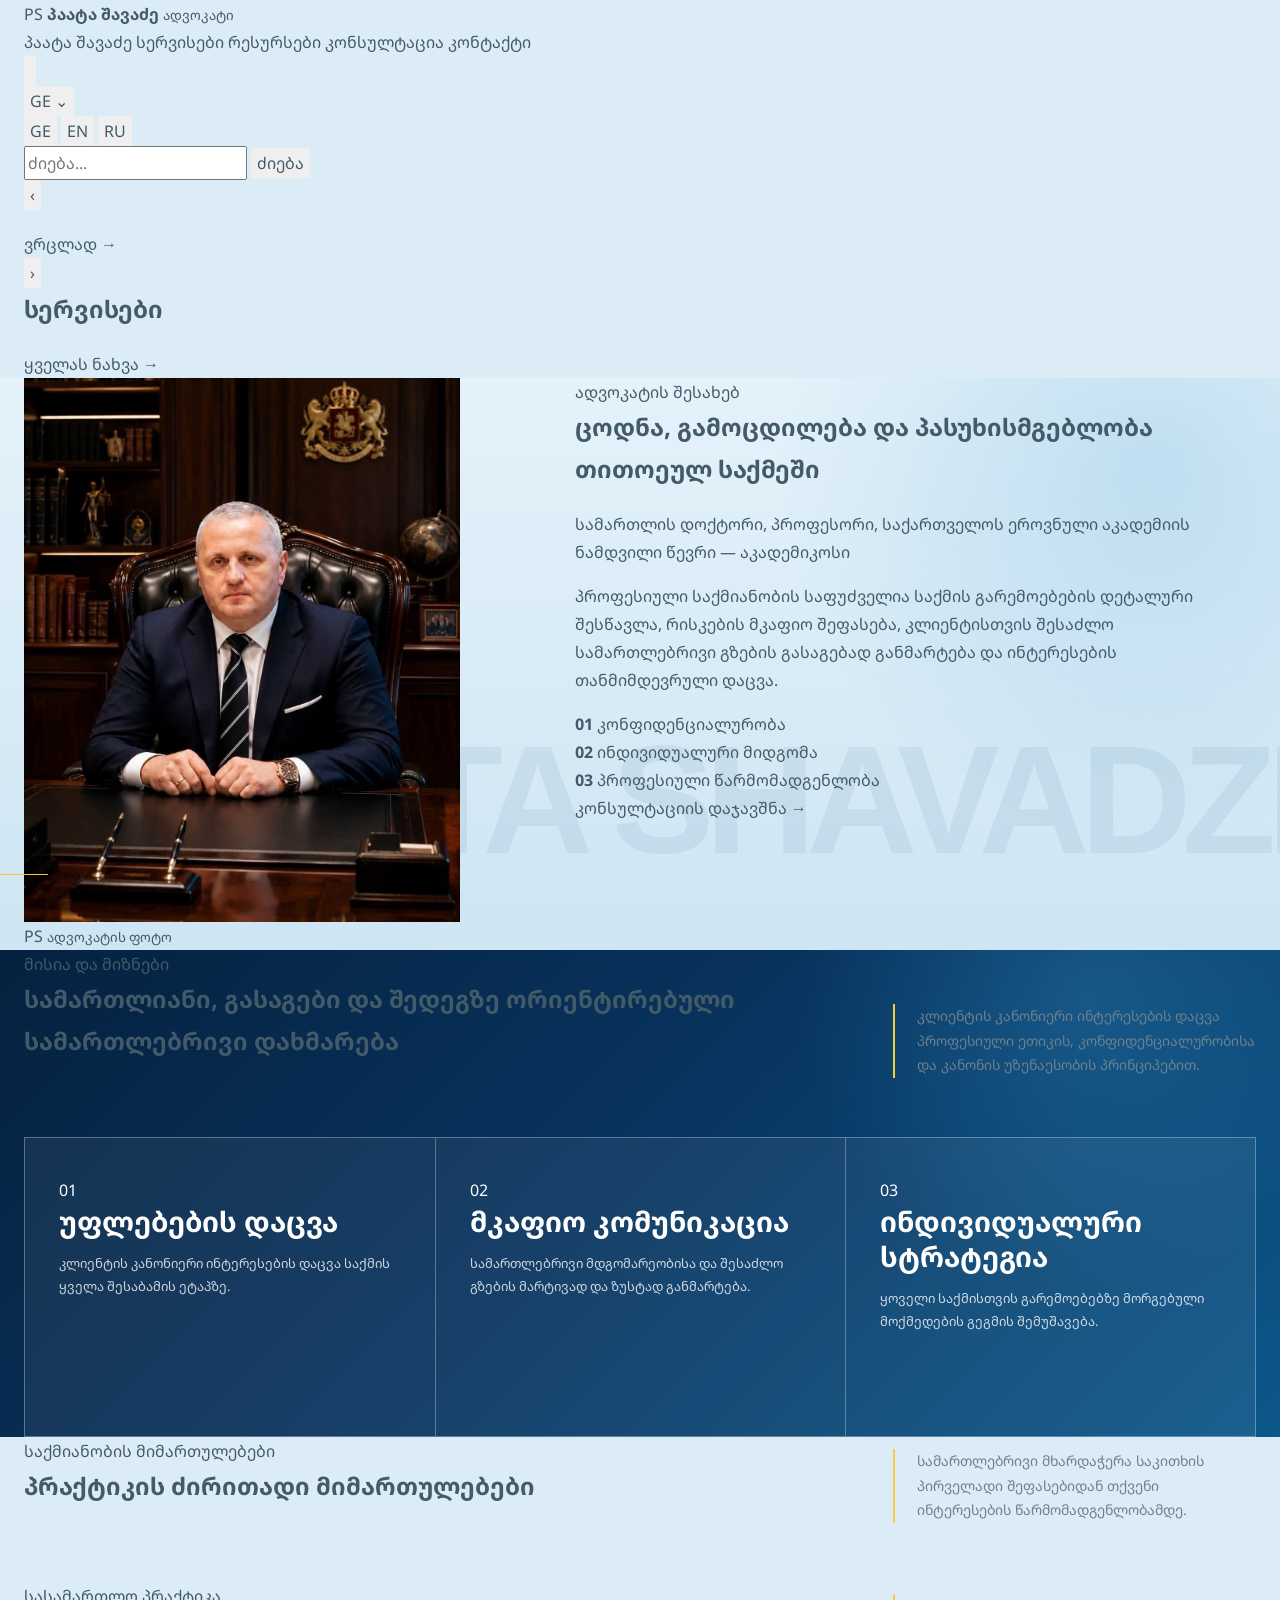
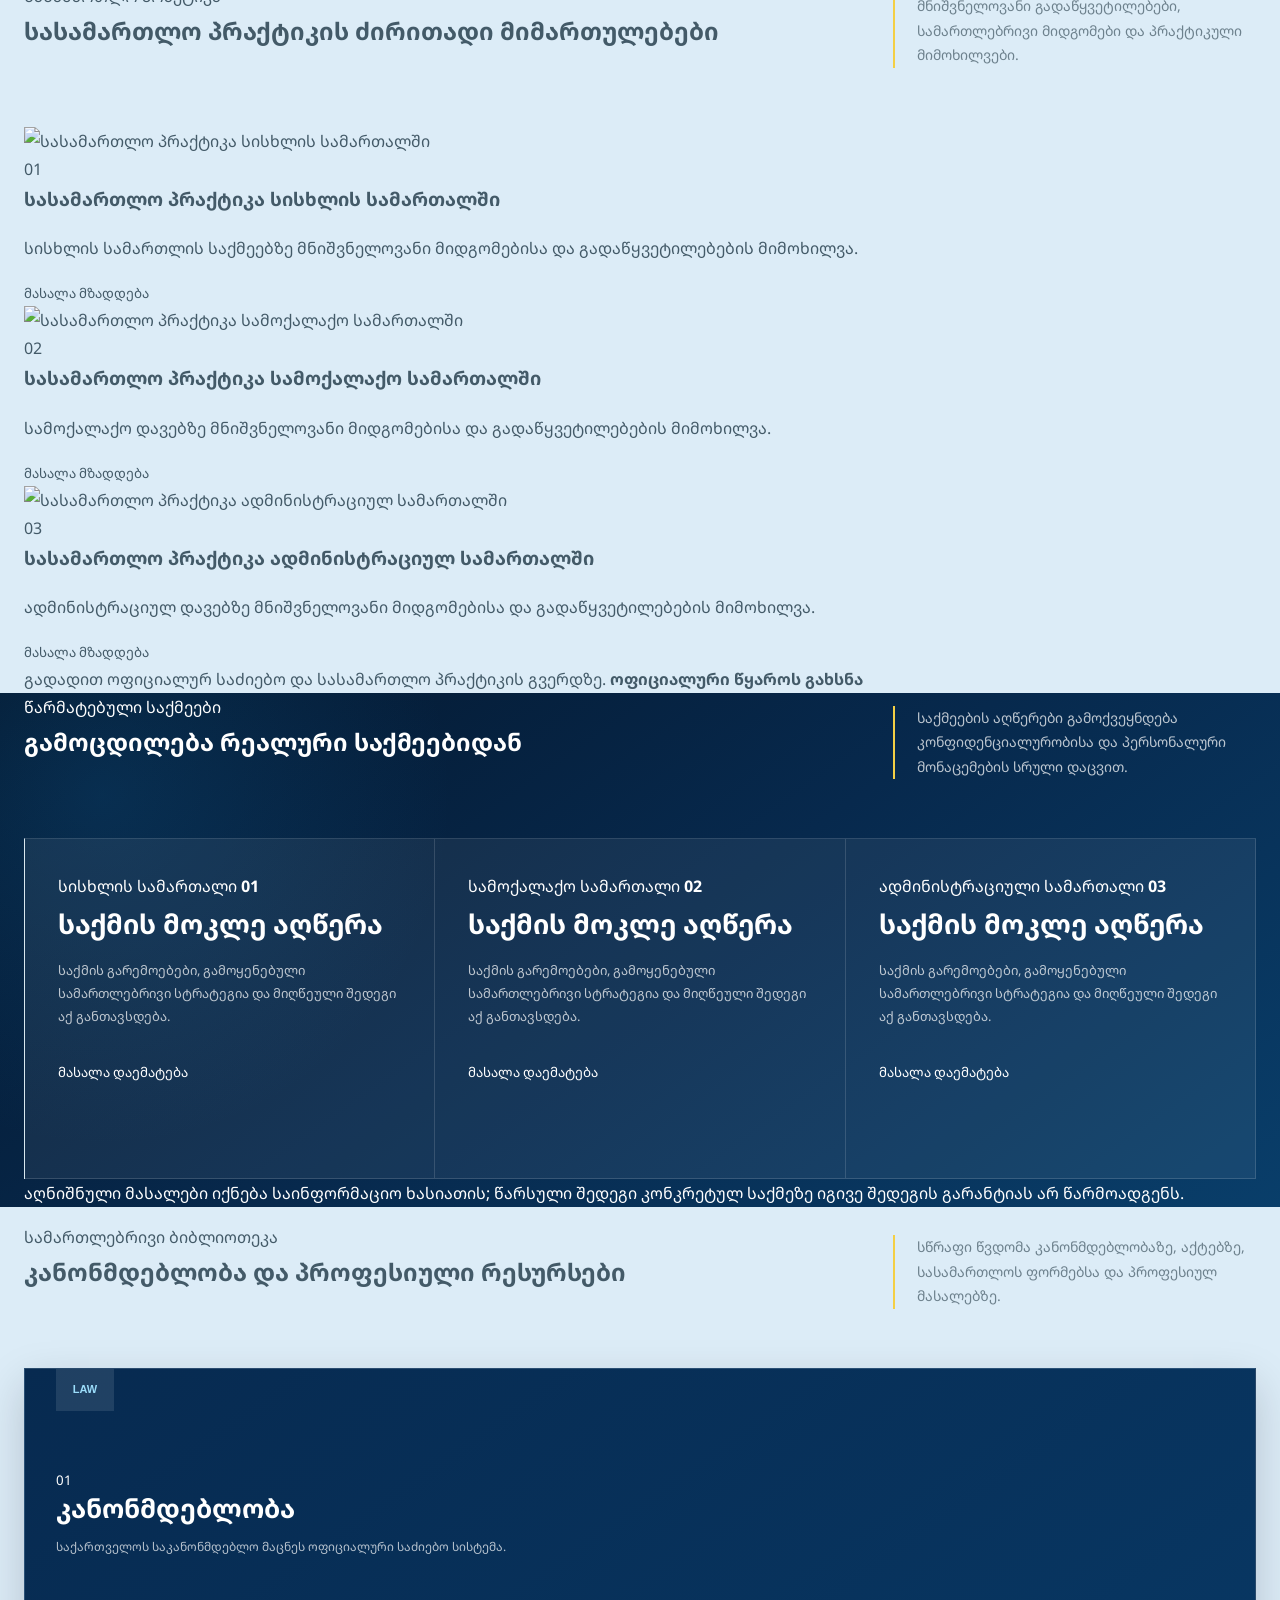
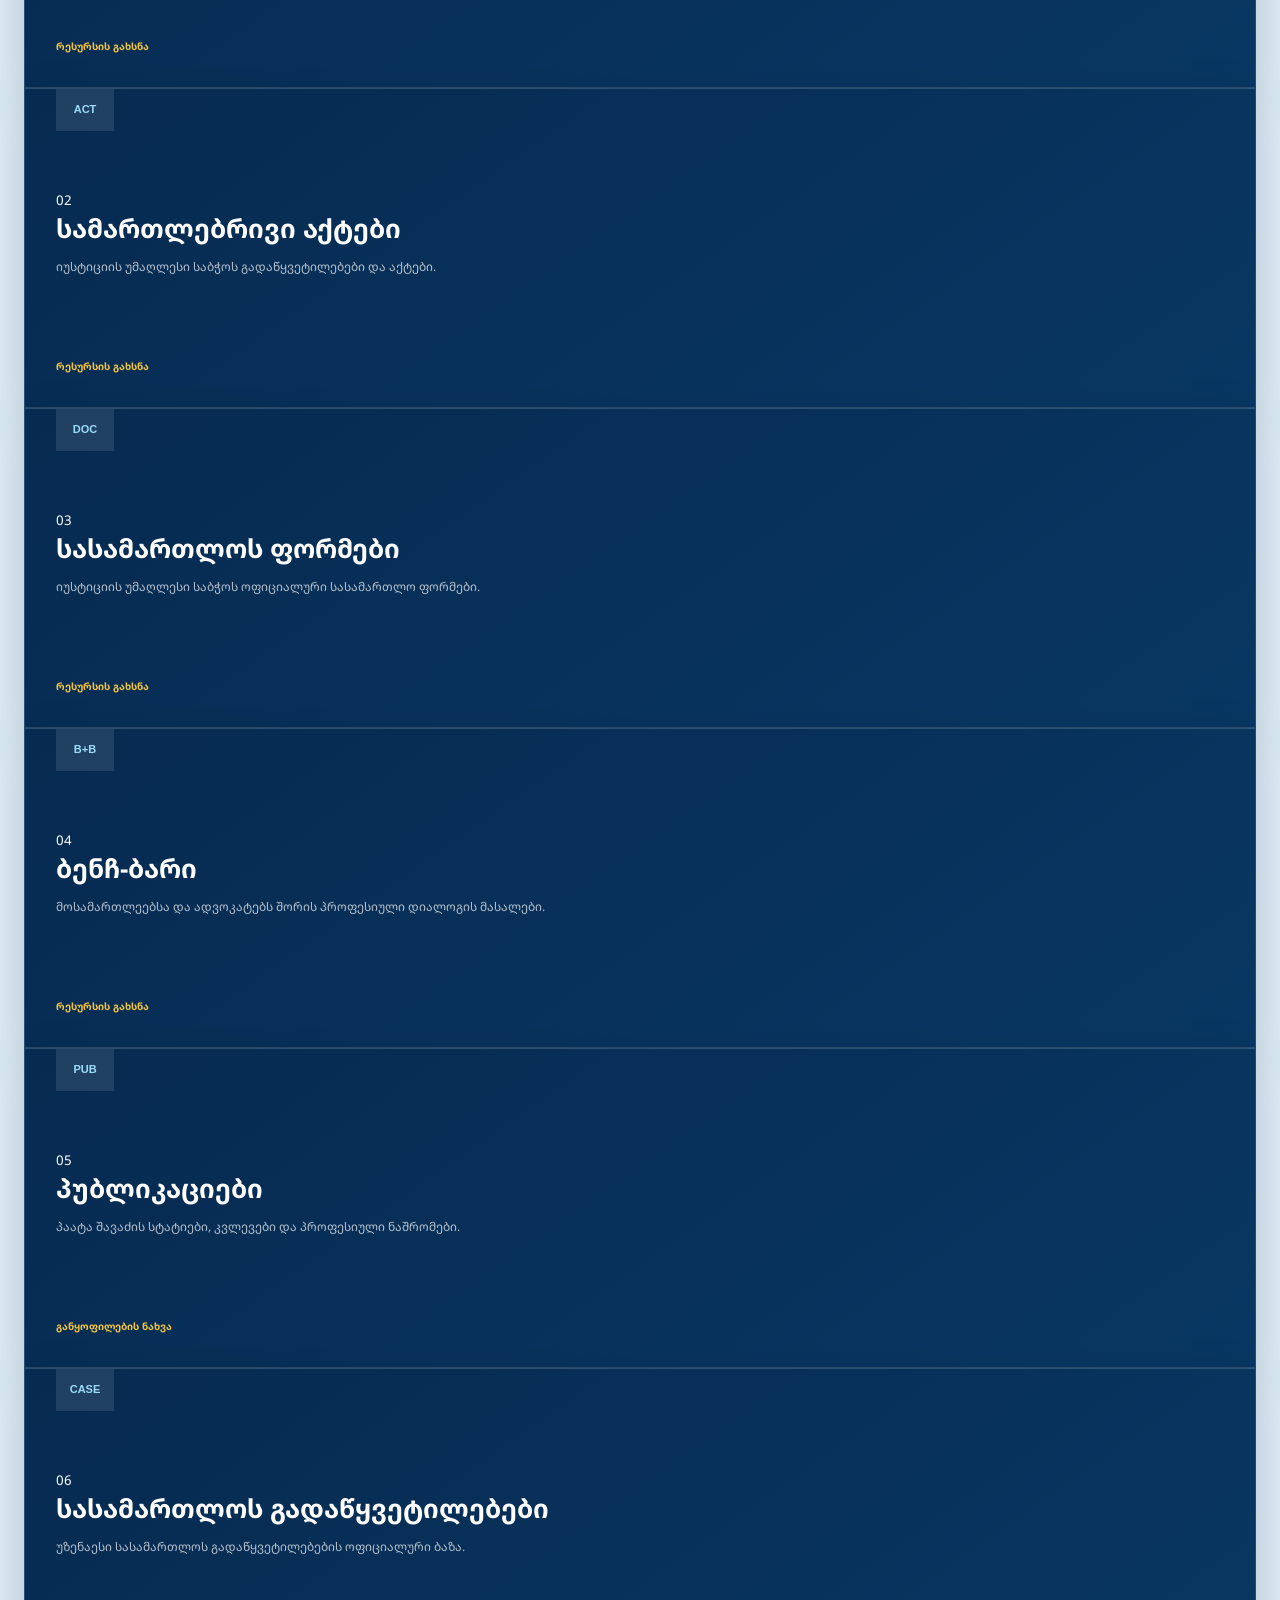
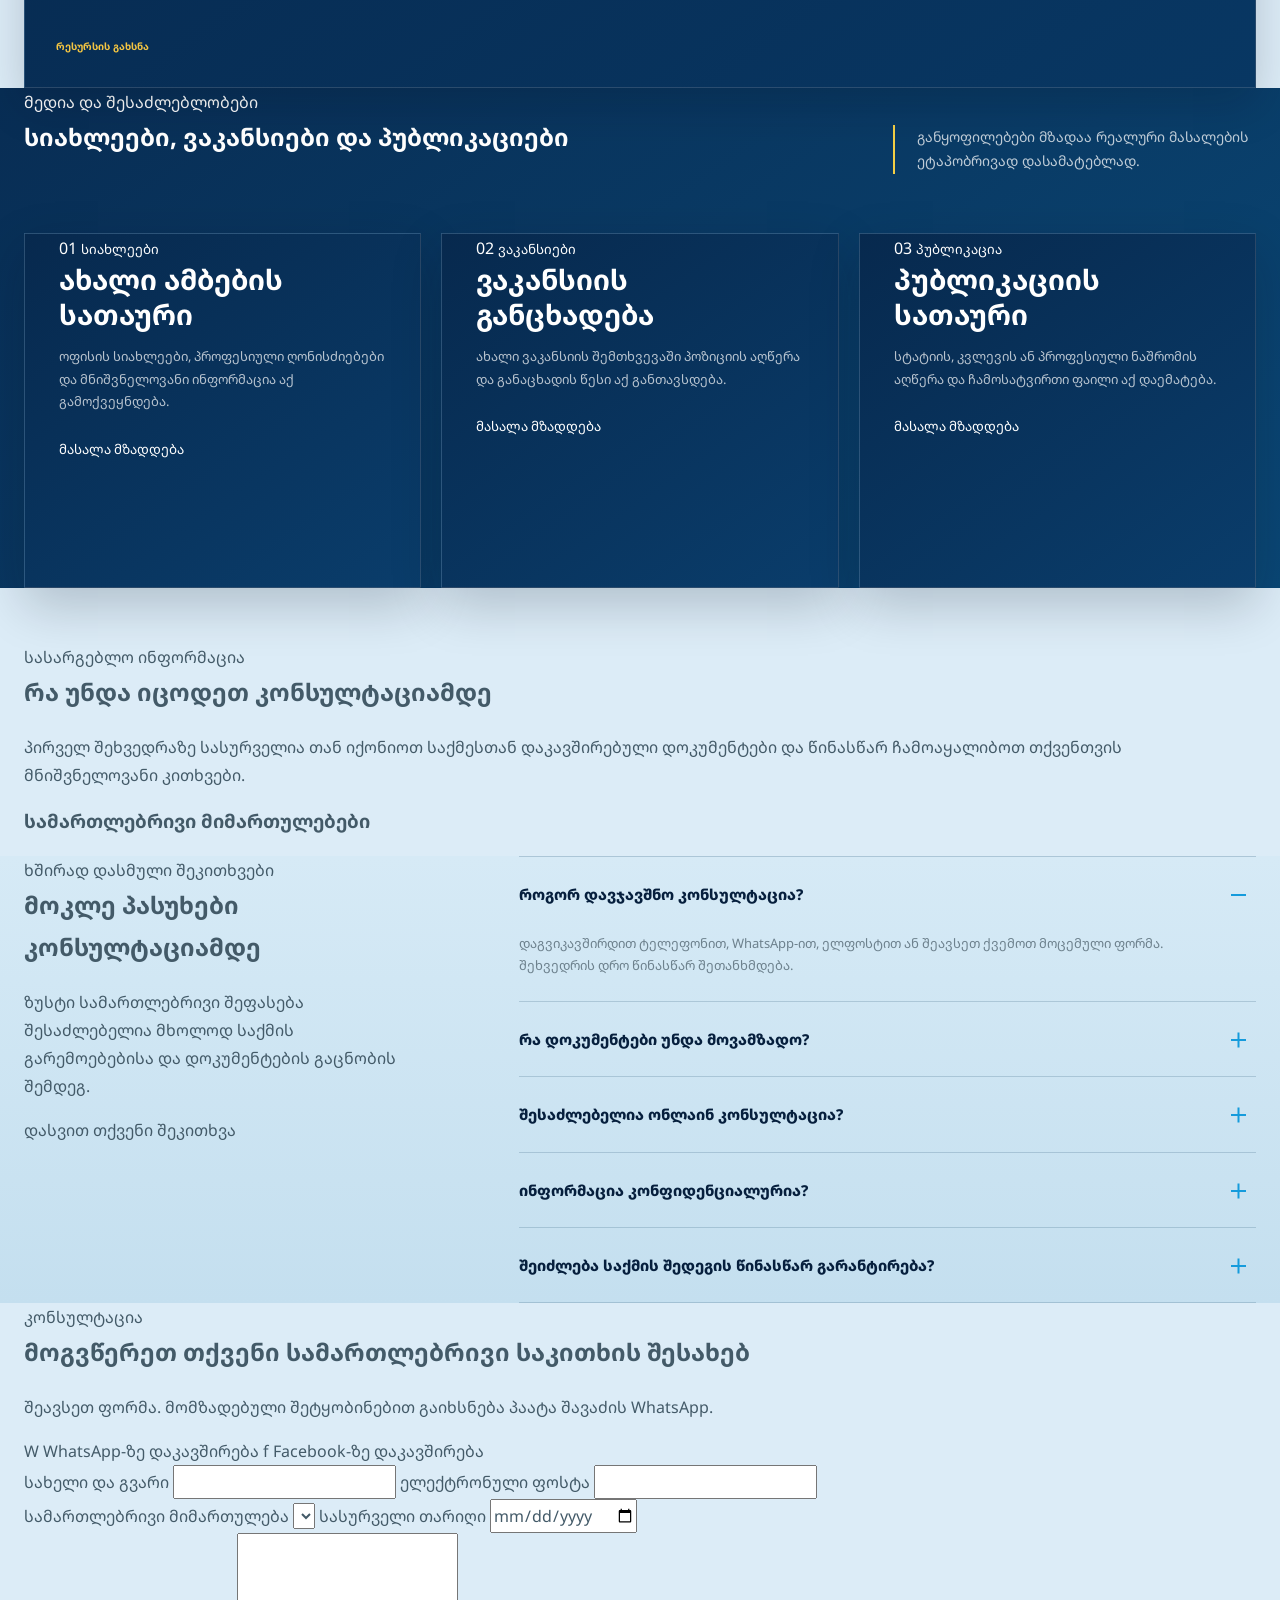
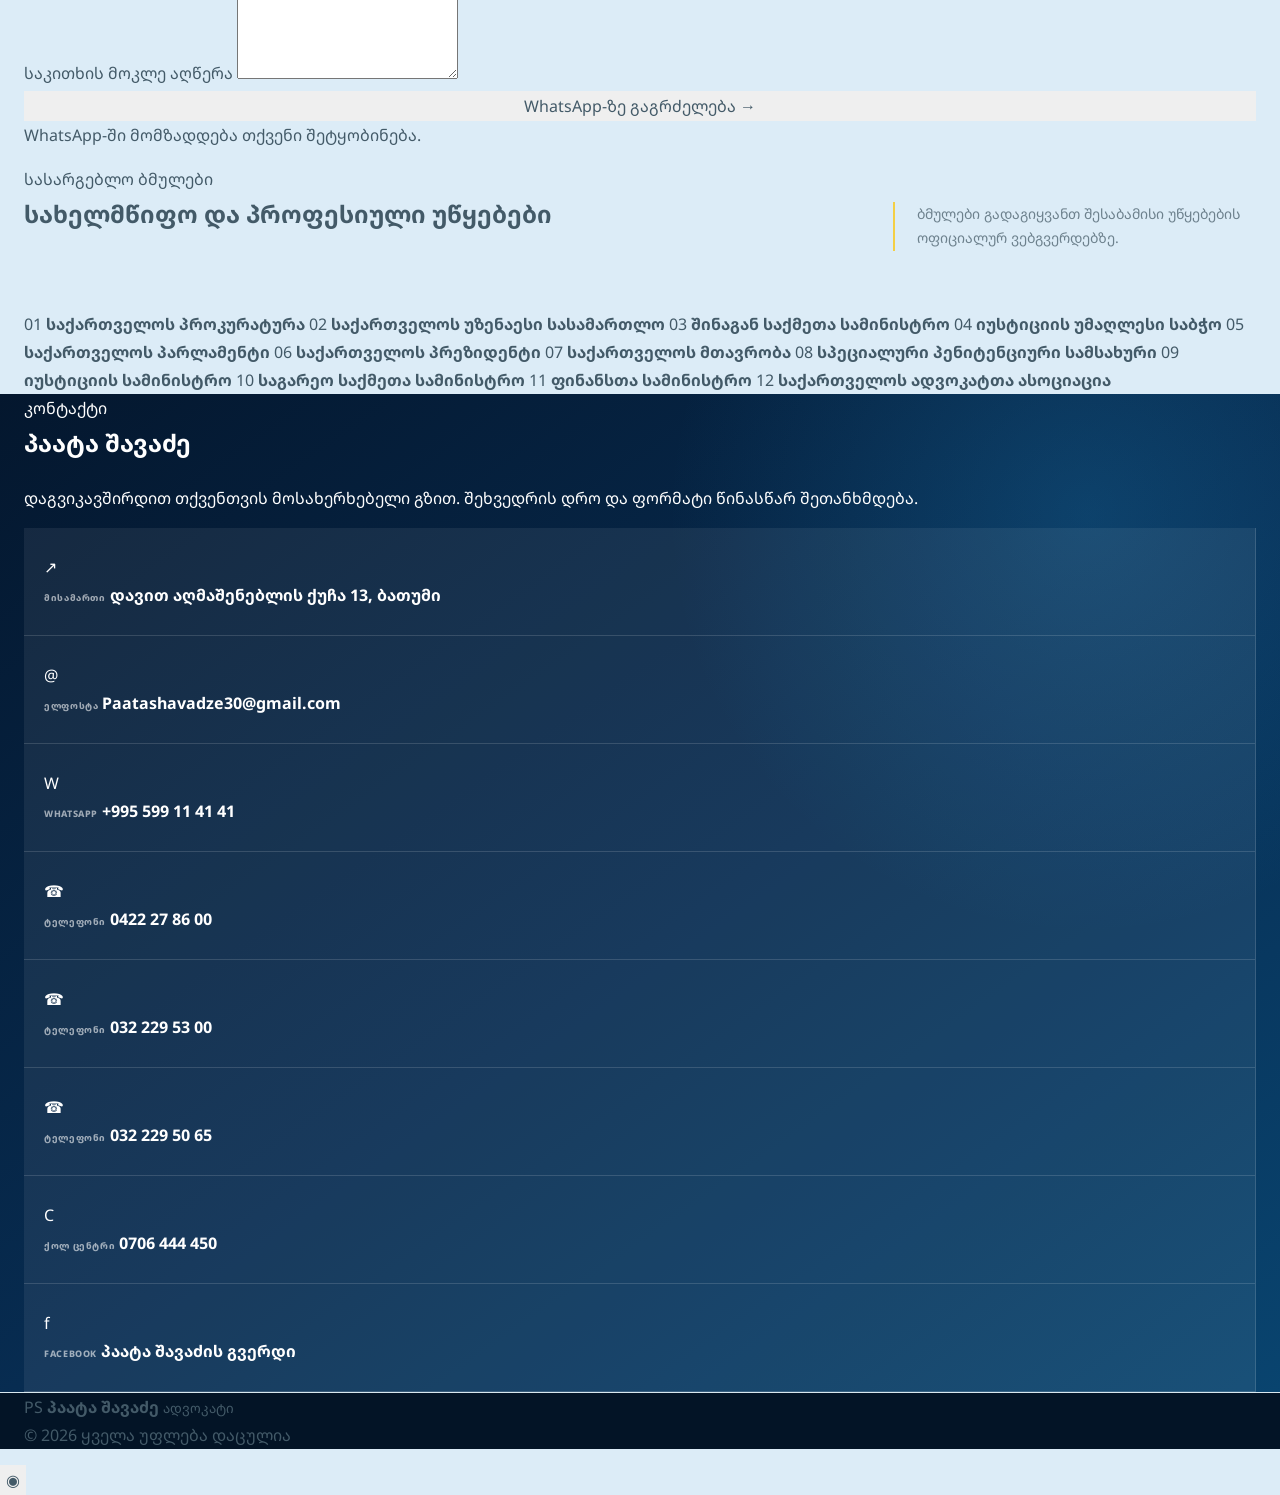
==== index.html @ 9fa69516 "Update Paata Shavadze website" ====
<!DOCTYPE html>
<html lang="ka">
<head>
    <meta charset="UTF-8">

    <meta
        name="viewport"
        content="width=device-width, initial-scale=1.0"
    >

    <meta
        name="description"
        content="პაატა შავაძე — ადვოკატი, სამართლის დოქტორი, პროფესორი და აკადემიკოსი. სამართლებრივი კონსულტაცია და პროფესიული წარმომადგენლობა."
    >

    <meta name="theme-color" content="#0564ef">

    <title>პაატა შავაძე | ადვოკატი</title>

    <link
        rel="preconnect"
        href="https://fonts.googleapis.com"
    >

    <link
        rel="preconnect"
        href="https://fonts.gstatic.com"
        crossorigin
    >

    <link
        href="https://fonts.googleapis.com/css2?family=Noto+Sans+Georgian:wght@400;500;600;700;800&display=swap"
        rel="stylesheet"
    >

    <link rel="stylesheet" href="style.css">
</head>

<body>
    <header class="header">
        <div class="container header-content">
            <a class="logo" href="#home">
                <span class="logo-circle">
                    PS
                </span>

                <span class="logo-text">
                    <strong data-i18n="lawyerName">
                        პაატა შავაძე
                    </strong>

                    <small data-i18n="lawyerRole">
                        ადვოკატი
                    </small>
                </span>
            </a>

            <nav
                class="navigation"
                id="navigation"
                aria-label="მთავარი ნავიგაცია"
            >
                <a href="#about" data-i18n="navAbout">
                    ჩვენ შესახებ
                </a>

                <a href="#services" data-i18n="navServices">
                    სერვისები
                </a>

                <a href="#legalResources" data-i18n="navInformation">
                    რესურსები
                </a>

                <a href="#consultation" data-i18n="navConsultation">
                    კონსულტაცია
                </a>

                <a href="#contact" data-i18n="navContact">
                    კონტაქტი
                </a>
            </nav>

            <div class="header-tools">
                <button
                    class="search-button"
                    id="searchButton"
                    type="button"
                    aria-label="ძიება"
                >
                    <svg viewBox="0 0 24 24" aria-hidden="true">
                        <circle cx="11" cy="11" r="6"></circle>
                        <path d="M16 16L21 21"></path>
                    </svg>
                </button>

                <div class="language-selector">
                    <button
                        class="current-language"
                        id="languageToggle"
                        type="button"
                        aria-expanded="false"
                    >
                        <span id="currentLanguageLabel">GE</span>
                        <span>⌄</span>
                    </button>

                    <div
                        class="language-menu"
                        id="languageMenu"
                    >
                        <button
                            type="button"
                            data-language="ka"
                        >
                            GE
                        </button>

                        <button
                            type="button"
                            data-language="en"
                        >
                            EN
                        </button>

                        <button
                            type="button"
                            data-language="ru"
                        >
                            RU
                        </button>
                    </div>
                </div>

                <button
                    class="mobile-menu-button"
                    id="mobileMenuButton"
                    type="button"
                    aria-label="მენიუს გახსნა"
                    aria-expanded="false"
                >
                    <span></span>
                    <span></span>
                    <span></span>
                </button>
            </div>
        </div>

        <div
            class="search-panel"
            id="searchPanel"
        >
            <div class="container search-panel-content">
                <input
                    id="searchInput"
                    type="search"
                    placeholder="ძიება..."
                    data-i18n-placeholder="searchPlaceholder"
                >

                <button
                    id="submitSearch"
                    type="button"
                    data-i18n="search"
                >
                    ძიება
                </button>
            </div>
        </div>
    </header>

    <main>
        <!-- მთავარი ფოტოიანი სლაიდერი -->

        <section
            class="hero-section"
            id="home"
        >
            <div class="container">
                <div class="hero-slider">
                    <button
                        class="slider-arrow slider-arrow-left"
                        id="previousSlide"
                        type="button"
                        aria-label="წინა სლაიდი"
                    >
                        ‹
                    </button>

                    <div class="hero-image">
                        <img
                            id="heroImage"
                            src=""
                            alt=""
                        >
                    </div>

                    <div class="hero-information">
                        <span
                            class="hero-label"
                            id="heroLabel"
                        ></span>

                        <h1 id="heroTitle"></h1>

                        <p id="heroText"></p>

                        <a
                            class="hero-link"
                            href="#consultation"
                        >
                            <span data-i18n="learnMore">
                                ვრცლად
                            </span>

                            <span>→</span>
                        </a>

                        <div class="hero-bottom">
                            <span id="heroDate"></span>

                            <div
                                class="slider-dots"
                                id="sliderDots"
                            ></div>
                        </div>
                    </div>

                    <button
                        class="slider-arrow slider-arrow-right"
                        id="nextSlide"
                        type="button"
                        aria-label="შემდეგი სლაიდი"
                    >
                        ›
                    </button>
                </div>
            </div>
        </section>

        <!-- სერვისების მოკლე ჩამონათვალი -->

        <section
            class="summary-section"
            id="services"
        >
            <div class="container">
                <div class="section-title-row">
                    <h2 data-i18n="servicesTitle">
                        სერვისები
                    </h2>

                    <a
                        href="#allServices"
                        class="all-link"
                    >
                        <span data-i18n="viewAll">
                            ყველას ნახვა
                        </span>

                        <span>→</span>
                    </a>
                </div>

                <div
                    class="summary-grid"
                    id="summaryGrid"
                ></div>
            </div>
        </section>

        <!-- ადვოკატის შესახებ -->

        <section
            class="about-section"
            id="about"
        >
            <div class="container about-grid">
                <div class="about-photo" id="lawyerPhotoWrapper">
                    <img
                        id="lawyerPhoto"
                        src="images/paata.jpg"
                        alt="პაატა შავაძე"
                    >

                    <div
                        class="photo-fallback"
                        id="photoFallback"
                    >
                        <span>PS</span>

                        <small data-i18n="photoText">
                            ადვოკატის ფოტო
                        </small>
                    </div>
                </div>

                <div class="about-information">
                    <span
                        class="small-title"
                        data-i18n="aboutLabel"
                    >
                        ადვოკატის შესახებ
                    </span>

                    <h2 data-i18n="aboutTitle">
                        თქვენი ინტერესების პროფესიული და თანმიმდევრული დაცვა
                    </h2>

                    <p
                        class="professional-title"
                        data-i18n="professionalTitle"
                    >
                        სამართლის დოქტორი, პროფესორი, საქართველოს ეროვნული აკადემიის ნამდვილი წევრი — აკადემიკოსი
                    </p>

                    <p data-i18n="aboutText">
                        თითოეული სამართლებრივი საკითხი საჭიროებს გარემოებების
                        საფუძვლიან შესწავლას, მკაფიო შეფასებას და ინდივიდუალურ
                        სტრატეგიას.
                    </p>

                    <div class="about-details">
                        <div>
                            <strong>01</strong>

                            <span data-i18n="aboutPointOne">
                                კონფიდენციალურობა
                            </span>
                        </div>

                        <div>
                            <strong>02</strong>

                            <span data-i18n="aboutPointTwo">
                                ინდივიდუალური მიდგომა
                            </span>
                        </div>

                        <div>
                            <strong>03</strong>

                            <span data-i18n="aboutPointThree">
                                პროფესიული წარმომადგენლობა
                            </span>
                        </div>
                    </div>

                    <a
                        class="blue-link"
                        href="#consultation"
                    >
                        <span data-i18n="bookConsultation">
                            კონსულტაციის დაჯავშნა
                        </span>

                        <span>→</span>
                    </a>
                </div>
            </div>
        </section>

        <!-- მისია და მიზნები -->

        <section
            class="mission-section"
            id="mission"
        >
            <div class="container">
                <div class="section-heading mission-heading">
                    <div>
                        <span
                            class="small-title light"
                            data-i18n="missionLabel"
                        >
                            მისია და მიზნები
                        </span>

                        <h2 data-i18n="missionTitle">
                            სამართლიანი, გასაგები და შედეგზე ორიენტირებული სამართლებრივი დახმარება
                        </h2>
                    </div>

                    <p data-i18n="missionText">
                        კლიენტის კანონიერი ინტერესების დაცვა პროფესიული ეთიკის,
                        კონფიდენციალურობისა და კანონის უზენაესობის პრინციპებით.
                    </p>
                </div>

                <div class="mission-grid">
                    <article class="mission-card">
                        <span>01</span>

                        <h3 data-i18n="missionOneTitle">
                            უფლებების დაცვა
                        </h3>

                        <p data-i18n="missionOneText">
                            კლიენტის კანონიერი ინტერესების დაცვა საქმის ყველა შესაბამის ეტაპზე.
                        </p>
                    </article>

                    <article class="mission-card">
                        <span>02</span>

                        <h3 data-i18n="missionTwoTitle">
                            მკაფიო კომუნიკაცია
                        </h3>

                        <p data-i18n="missionTwoText">
                            სამართლებრივი მდგომარეობისა და შესაძლო გზების მარტივად და ზუსტად განმარტება.
                        </p>
                    </article>

                    <article class="mission-card">
                        <span>03</span>

                        <h3 data-i18n="missionThreeTitle">
                            ინდივიდუალური სტრატეგია
                        </h3>

                        <p data-i18n="missionThreeText">
                            ყოველი საქმისთვის გარემოებებზე მორგებული მოქმედების გეგმის შემუშავება.
                        </p>
                    </article>
                </div>
            </div>
        </section>

        <!-- სრული მომსახურებები -->

        <section
            class="services-section"
            id="allServices"
        >
            <div class="container">
                <div class="section-heading">
                    <div>
                        <span
                            class="small-title"
                            data-i18n="practiceLabel"
                        >
                            საქმიანობის მიმართულებები
                        </span>

                        <h2 data-i18n="practiceTitle">
                            იურიდიული მომსახურება
                        </h2>
                    </div>

                    <p data-i18n="practiceDescription">
                        სამართლებრივი მხარდაჭერა საკითხის პირველადი
                        შეფასებიდან თქვენი ინტერესების წარმომადგენლობამდე.
                    </p>
                </div>

                <div
                    class="services-grid"
                    id="servicesGrid"
                ></div>
            </div>
        </section>

        <!-- სასამართლო პრაქტიკა -->

        <section
            class="court-practice-section"
            id="courtPractice"
        >
            <div class="container">
                <div class="section-heading">
                    <div>
                        <span
                            class="small-title"
                            data-i18n="courtPracticeLabel"
                        >
                            სასამართლო პრაქტიკა
                        </span>

                        <h2 data-i18n="courtPracticeTitle">
                            სასამართლო პრაქტიკის ძირითადი მიმართულებები
                        </h2>
                    </div>

                    <p data-i18n="courtPracticeText">
                        მნიშვნელოვანი გადაწყვეტილებები, სამართლებრივი მიდგომები და პრაქტიკული მიმოხილვები.
                    </p>
                </div>

                <div class="court-practice-grid">
                    <article class="court-practice-card">
                        <div class="court-practice-image">
                            <img
                                src="https://images.unsplash.com/photo-1589829545856-d10d557cf95f?auto=format&fit=crop&w=900&q=85"
                                alt="სასამართლო პრაქტიკა სისხლის სამართალში"
                                loading="lazy"
                            >
                        </div>

                        <div class="court-practice-content">
                            <span class="card-number">01</span>

                            <h3 data-i18n="criminalCourtTitle">
                                სასამართლო პრაქტიკა სისხლის სამართალში
                            </h3>

                            <p data-i18n="criminalCourtText">
                                სისხლის სამართლის საქმეებზე მნიშვნელოვანი მიდგომებისა და გადაწყვეტილებების მიმოხილვა.
                            </p>

                            <small
                                class="status-label"
                                data-i18n="materialSoon"
                            >
                                მასალა მზადდება
                            </small>
                        </div>
                    </article>

                    <article class="court-practice-card">
                        <div class="court-practice-image">
                            <img
                                src="https://images.unsplash.com/photo-1450101499163-c8848c66ca85?auto=format&fit=crop&w=900&q=85"
                                alt="სასამართლო პრაქტიკა სამოქალაქო სამართალში"
                                loading="lazy"
                            >
                        </div>

                        <div class="court-practice-content">
                            <span class="card-number">02</span>

                            <h3 data-i18n="civilCourtTitle">
                                სასამართლო პრაქტიკა სამოქალაქო სამართალში
                            </h3>

                            <p data-i18n="civilCourtText">
                                სამოქალაქო დავებზე მნიშვნელოვანი მიდგომებისა და გადაწყვეტილებების მიმოხილვა.
                            </p>

                            <small
                                class="status-label"
                                data-i18n="materialSoon"
                            >
                                მასალა მზადდება
                            </small>
                        </div>
                    </article>

                    <article class="court-practice-card">
                        <div class="court-practice-image">
                            <img
                                src="https://images.unsplash.com/photo-1521791136064-7986c2920216?auto=format&fit=crop&w=900&q=85"
                                alt="სასამართლო პრაქტიკა ადმინისტრაციულ სამართალში"
                                loading="lazy"
                            >
                        </div>

                        <div class="court-practice-content">
                            <span class="card-number">03</span>

                            <h3 data-i18n="administrativeCourtTitle">
                                სასამართლო პრაქტიკა ადმინისტრაციულ სამართალში
                            </h3>

                            <p data-i18n="administrativeCourtText">
                                ადმინისტრაციულ დავებზე მნიშვნელოვანი მიდგომებისა და გადაწყვეტილებების მიმოხილვა.
                            </p>

                            <small
                                class="status-label"
                                data-i18n="materialSoon"
                            >
                                მასალა მზადდება
                            </small>
                        </div>
                    </article>
                </div>

                <a
                    class="official-source-link"
                    href="https://www.supremecourt.ge/ka/decisions"
                    target="_blank"
                    rel="noopener noreferrer"
                >
                    <span data-i18n="officialPracticeText">
                        საქართველოს უზენაესი სასამართლოს გადაწყვეტილებები
                    </span>

                    <strong data-i18n="openSource">
                        ოფიციალური წყაროს გახსნა
                    </strong>
                </a>
            </div>
        </section>

        <!-- წარმატებული საქმეები -->

        <section
            class="cases-section"
            id="successfulCases"
        >
            <div class="container">
                <div class="section-heading">
                    <div>
                        <span
                            class="small-title"
                            data-i18n="casesLabel"
                        >
                            წარმატებული საქმეები
                        </span>

                        <h2 data-i18n="casesTitle">
                            გამოცდილება რეალური საქმეებიდან
                        </h2>
                    </div>

                    <p data-i18n="casesText">
                        საქმეების აღწერები გამოქვეყნდება კონფიდენციალურობისა და პერსონალური მონაცემების სრული დაცვით.
                    </p>
                </div>

                <div class="cases-grid">
                    <article class="case-card">
                        <div class="case-card-top">
                            <span data-i18n="criminalLawLabel">
                                სისხლის სამართალი
                            </span>

                            <strong>01</strong>
                        </div>

                        <h3 data-i18n="casePlaceholderTitle">
                            საქმის მოკლე აღწერა
                        </h3>

                        <p data-i18n="casePlaceholderText">
                            საქმის გარემოებები, გამოყენებული სამართლებრივი სტრატეგია და მიღწეული შედეგი აქ განთავსდება.
                        </p>

                        <small
                            class="status-label muted-status"
                            data-i18n="casePending"
                        >
                            მასალა დაემატება
                        </small>
                    </article>

                    <article class="case-card">
                        <div class="case-card-top">
                            <span data-i18n="civilLawLabel">
                                სამოქალაქო სამართალი
                            </span>

                            <strong>02</strong>
                        </div>

                        <h3 data-i18n="casePlaceholderTitle">
                            საქმის მოკლე აღწერა
                        </h3>

                        <p data-i18n="casePlaceholderText">
                            საქმის გარემოებები, გამოყენებული სამართლებრივი სტრატეგია და მიღწეული შედეგი აქ განთავსდება.
                        </p>

                        <small
                            class="status-label muted-status"
                            data-i18n="casePending"
                        >
                            მასალა დაემატება
                        </small>
                    </article>

                    <article class="case-card">
                        <div class="case-card-top">
                            <span data-i18n="administrativeLawLabel">
                                ადმინისტრაციული სამართალი
                            </span>

                            <strong>03</strong>
                        </div>

                        <h3 data-i18n="casePlaceholderTitle">
                            საქმის მოკლე აღწერა
                        </h3>

                        <p data-i18n="casePlaceholderText">
                            საქმის გარემოებები, გამოყენებული სამართლებრივი სტრატეგია და მიღწეული შედეგი აქ განთავსდება.
                        </p>

                        <small
                            class="status-label muted-status"
                            data-i18n="casePending"
                        >
                            მასალა დაემატება
                        </small>
                    </article>
                </div>


                <div
                    class="database-content-block"
                    id="databaseCasesBlock"
                    hidden
                >
                    <div class="database-section-head">
                        <span>ბოლო დამატებული საქმეები</span>
                    </div>

                    <div
                        class="dynamic-cases-grid"
                        id="dynamicCases"
                    ></div>
                </div>

                <p
                    class="cases-disclaimer"
                    data-i18n="casesDisclaimer"
                >
                    წარსული შედეგი კონკრეტულ საქმეზე სხვა საქმეში იმავე შედეგის გარანტიას არ წარმოადგენს.
                </p>
            </div>
        </section>

        <!-- სამართლებრივი რესურსები -->

        <section
            class="legal-resources-section"
            id="legalResources"
        >
            <div class="container">
                <div class="section-heading">
                    <div>
                        <span
                            class="small-title"
                            data-i18n="resourcesLabel"
                        >
                            სამართლებრივი ბიბლიოთეკა
                        </span>

                        <h2 data-i18n="resourcesTitle">
                            კანონმდებლობა და პროფესიული რესურსები
                        </h2>
                    </div>

                    <p data-i18n="resourcesText">
                        სწრაფი წვდომა კანონმდებლობაზე, აქტებზე, სასამართლოს ფორმებსა და პროფესიულ მასალებზე.
                    </p>
                </div>

                <div class="legal-resources-grid">
                    <a
                        class="resource-card"
                        href="https://www.matsne.gov.ge/"
                        target="_blank"
                        rel="noopener noreferrer"
                    >
                        <span class="resource-code">LAW</span>
                        <small>01</small>

                        <h3 data-i18n="legislationTitle">
                            კანონმდებლობა
                        </h3>

                        <p data-i18n="legislationText">
                            საქართველოს საკანონმდებლო მაცნეს ოფიციალური საძიებო სისტემა.
                        </p>

                        <strong data-i18n="openResource">
                            რესურსის გახსნა
                        </strong>
                    </a>

                    <a
                        class="resource-card"
                        href="https://hcoj.gov.ge/ka/"
                        target="_blank"
                        rel="noopener noreferrer"
                    >
                        <span class="resource-code">ACT</span>
                        <small>02</small>

                        <h3 data-i18n="legalActsTitle">
                            სამართლებრივი აქტები
                        </h3>

                        <p data-i18n="legalActsText">
                            იუსტიციის უმაღლესი საბჭოს გადაწყვეტილებები და სამართლებრივი აქტები.
                        </p>

                        <strong data-i18n="openResource">
                            რესურსის გახსნა
                        </strong>
                    </a>

                    <a
                        class="resource-card"
                        href="https://hcoj.gov.ge/ka/სასამართლო/სასამართლო-ფორმები"
                        target="_blank"
                        rel="noopener noreferrer"
                    >
                        <span class="resource-code">DOC</span>
                        <small>03</small>

                        <h3 data-i18n="courtFormsTitle">
                            სასამართლოს ფორმები
                        </h3>

                        <p data-i18n="courtFormsText">
                            იუსტიციის უმაღლესი საბჭოს ოფიციალური სასამართლო ფორმები.
                        </p>

                        <strong data-i18n="openResource">
                            რესურსის გახსნა
                        </strong>
                    </a>

                    <a
                        class="resource-card"
                        href="https://gba.ge/ka/პროექტები-და-პარტნიორები/მიმდინარე-პროექტები/ბენჩ_ბარი"
                        target="_blank"
                        rel="noopener noreferrer"
                    >
                        <span class="resource-code">B+B</span>
                        <small>04</small>

                        <h3 data-i18n="benchBarTitle">
                            ბენჩ-ბარი
                        </h3>

                        <p data-i18n="benchBarText">
                            მოსამართლეებსა და ადვოკატებს შორის პროფესიული დიალოგის მასალები.
                        </p>

                        <strong data-i18n="openResource">
                            რესურსის გახსნა
                        </strong>
                    </a>

                    <a
                        class="resource-card"
                        href="#publications"
                    >
                        <span class="resource-code">PUB</span>
                        <small>05</small>

                        <h3 data-i18n="publicationsTitle">
                            პუბლიკაციები
                        </h3>

                        <p data-i18n="publicationsText">
                            პაატა შავაძის სტატიები, კვლევები და პროფესიული ნაშრომები.
                        </p>

                        <strong data-i18n="viewSection">
                            განყოფილების ნახვა
                        </strong>
                    </a>

                    <a
                        class="resource-card"
                        href="https://www.supremecourt.ge/ka/decisions"
                        target="_blank"
                        rel="noopener noreferrer"
                    >
                        <span class="resource-code">CASE</span>
                        <small>06</small>

                        <h3 data-i18n="courtDecisionsTitle">
                            სასამართლოს გადაწყვეტილებები
                        </h3>

                        <p data-i18n="courtDecisionsText">
                            უზენაესი სასამართლოს გადაწყვეტილებების ოფიციალური ბაზა.
                        </p>

                        <strong data-i18n="openResource">
                            რესურსის გახსნა
                        </strong>
                    </a>
                </div>
            </div>
        </section>

        <!-- სიახლეები, ვაკანსიები და პუბლიკაციები -->

        <section
            class="updates-section"
            id="updates"
        >
            <div class="container">
                <div class="section-heading">
                    <div>
                        <span
                            class="small-title"
                            data-i18n="updatesLabel"
                        >
                            მედია და შესაძლებლობები
                        </span>

                        <h2 data-i18n="updatesTitle">
                            სიახლეები, ვაკანსიები და პუბლიკაციები
                        </h2>
                    </div>

                    <p data-i18n="updatesText">
                        განყოფილებები მზადაა რეალური მასალების ეტაპობრივად დასამატებლად.
                    </p>
                </div>

                <div class="updates-grid">
                    <article class="update-card" id="news">
                        <div class="update-card-top">
                            <span>01</span>
                            <small data-i18n="newsLabel">სიახლეები</small>
                        </div>

                        <h3 data-i18n="newsTitle">
                            ახალი ამბების სათაური
                        </h3>

                        <p data-i18n="newsText">
                            ოფისის სიახლეები, პროფესიული ღონისძიებები და მნიშვნელოვანი ინფორმაცია აქ გამოქვეყნდება.
                        </p>

                        <small
                            class="status-label"
                            data-i18n="materialSoon"
                        >
                            მასალა მზადდება
                        </small>
                    </article>

                    <article class="update-card" id="vacancies">
                        <div class="update-card-top">
                            <span>02</span>
                            <small data-i18n="vacanciesLabel">ვაკანსიები</small>
                        </div>

                        <h3 data-i18n="vacanciesTitle">
                            ვაკანსიის განცხადება
                        </h3>

                        <p data-i18n="vacanciesText">
                            ახალი ვაკანსიის შემთხვევაში პოზიციის აღწერა და განაცხადის წესი აქ განთავსდება.
                        </p>

                        <small
                            class="status-label"
                            data-i18n="materialSoon"
                        >
                            მასალა მზადდება
                        </small>
                    </article>

                    <article class="update-card" id="publications">
                        <div class="update-card-top">
                            <span>03</span>
                            <small data-i18n="publicationLabel">პუბლიკაცია</small>
                        </div>

                        <h3 data-i18n="publicationTitle">
                            პუბლიკაციის სათაური
                        </h3>

                        <p data-i18n="publicationText">
                            სტატიის, კვლევის ან პროფესიული ნაშრომის აღწერა და ჩამოსატვირთი ფაილი აქ დაემატება.
                        </p>

                        <small
                            class="status-label"
                            data-i18n="materialSoon"
                        >
                            მასალა მზადდება
                        </small>
                    </article>
                </div>

                <div class="database-updates">

                    <div
                        class="dynamic-update-group"
                        id="dynamicNewsGroup"
                        hidden
                    >
                        <div class="dynamic-group-title">
                            <span>სიახლეები</span>
                        </div>

                        <div
                            class="dynamic-update-grid"
                            id="dynamicNews"
                        ></div>
                    </div>

                    <div
                        class="dynamic-update-group"
                        id="dynamicVacanciesGroup"
                        hidden
                    >
                        <div class="dynamic-group-title">
                            <span>ვაკანსიები</span>
                        </div>

                        <div
                            class="dynamic-update-grid"
                            id="dynamicVacancies"
                        ></div>
                    </div>

                    <div
                        class="dynamic-update-group"
                        id="dynamicPublicationsGroup"
                        hidden
                    >
                        <div class="dynamic-group-title">
                            <span>პუბლიკაციები</span>
                        </div>

                        <div
                            class="dynamic-update-grid"
                            id="dynamicPublications"
                        ></div>
                    </div>

                </div>

            </div>
        </section>

        <!-- სასარგებლო ინფორმაცია -->

        <section
            class="information-section"
            id="information"
        >
            <div class="container information-layout">
                <div class="information-left">
                    <span
                        class="small-title"
                        data-i18n="informationLabel"
                    >
                        სასარგებლო ინფორმაცია
                    </span>

                    <h2 data-i18n="informationTitle">
                        რა უნდა იცოდეთ კონსულტაციამდე
                    </h2>

                    <p data-i18n="informationText">
                        პირველ შეხვედრაზე სასურველია თან იქონიოთ საქმესთან
                        დაკავშირებული დოკუმენტები და წინასწარ ჩამოაყალიბოთ
                        თქვენთვის მნიშვნელოვანი კითხვები.
                    </p>

                    <div
                        class="information-list"
                        id="informationList"
                    ></div>
                </div>

                <div class="blue-panel">
                    <h3 data-i18n="panelTitle">
                        სამართლებრივი მიმართულებები
                    </h3>

                    <div
                        class="panel-list"
                        id="panelList"
                    ></div>
                </div>
            </div>
        </section>

        <!-- ხშირად დასმული შეკითხვები -->

        <section
            class="faq-section"
            id="faq"
        >
            <div class="container faq-layout">
                <div class="faq-introduction">
                    <span
                        class="small-title"
                        data-i18n="faqLabel"
                    >
                        ხშირად დასმული შეკითხვები
                    </span>

                    <h2 data-i18n="faqTitle">
                        მოკლე პასუხები კონსულტაციამდე
                    </h2>

                    <p data-i18n="faqText">
                        ზუსტი სამართლებრივი შეფასება შესაძლებელია მხოლოდ საქმის გარემოებებისა და დოკუმენტების გაცნობის შემდეგ.
                    </p>

                    <a
                        class="blue-link"
                        href="#consultation"
                        data-i18n="askQuestion"
                    >
                        დასვით თქვენი შეკითხვა
                    </a>
                </div>

                <div class="faq-list">
                    <details open>
                        <summary data-i18n="faqOneQuestion">
                            როგორ დავჯავშნო კონსულტაცია?
                        </summary>

                        <p data-i18n="faqOneAnswer">
                            დაგვიკავშირდით ტელეფონით, WhatsApp-ით, ელფოსტით ან შეავსეთ საკონსულტაციო ფორმა.
                        </p>
                    </details>

                    <details>
                        <summary data-i18n="faqTwoQuestion">
                            რა დოკუმენტები უნდა მოვამზადო?
                        </summary>

                        <p data-i18n="faqTwoAnswer">
                            მოამზადეთ საქმესთან დაკავშირებული გადაწყვეტილებები, ხელშეკრულებები, წერილები და მნიშვნელოვანი თარიღების ჩამონათვალი.
                        </p>
                    </details>

                    <details>
                        <summary data-i18n="faqThreeQuestion">
                            შესაძლებელია ონლაინ კონსულტაცია?
                        </summary>

                        <p data-i18n="faqThreeAnswer">
                            კონსულტაციის ფორმატი — ოფისში ან დისტანციურად — წინასწარ შეთანხმდება საქმის საჭიროების მიხედვით.
                        </p>
                    </details>

                    <details>
                        <summary data-i18n="faqFourQuestion">
                            ინფორმაცია კონფიდენციალურია?
                        </summary>

                        <p data-i18n="faqFourAnswer">
                            ადვოკატთან პროფესიული ურთიერთობისას მოწოდებული ინფორმაცია მუშავდება კონფიდენციალურობის პრინციპის დაცვით.
                        </p>
                    </details>

                    <details>
                        <summary data-i18n="faqFiveQuestion">
                            შეიძლება საქმის შედეგის წინასწარ გარანტირება?
                        </summary>

                        <p data-i18n="faqFiveAnswer">
                            არა. შესაძლო გზებისა და რისკების შეფასება ხდება საქმის მასალების საფუძველზე, თუმცა კონკრეტული შედეგის გარანტირება დაუშვებელია.
                        </p>
                    </details>
                </div>
            </div>
        </section>

        <!-- კონსულტაციის ფორმა -->

        <section
            class="consultation-section"
            id="consultation"
        >
            <div class="container consultation-layout">
                <div class="consultation-text">
                    <span
                        class="small-title light"
                        data-i18n="consultationLabel"
                    >
                        კონსულტაცია
                    </span>

                    <h2 data-i18n="consultationTitle">
                        მოგვწერეთ თქვენი სამართლებრივი საკითხის შესახებ
                    </h2>

                    <p data-i18n="consultationText">
                        შეავსეთ ფორმა. მომზადებული შეტყობინებით გაიხსნება
                        პაატა შავაძის WhatsApp.
                    </p>

                    <div class="consultation-buttons">
                        <a
                            class="facebook-button whatsapp-button"
                            href="https://wa.me/995599114141"
                            target="_blank"
                            rel="noopener noreferrer"
                        >
                            <span class="facebook-icon whatsapp-icon">
                                W
                            </span>

                            <span data-i18n="whatsappText">
                                WhatsApp-ზე დაკავშირება
                            </span>
                        </a>

                        <a
                            class="facebook-button"
                            href="https://www.facebook.com/paata.shavadze.830362"
                            target="_blank"
                            rel="noopener noreferrer"
                        >
                            <span class="facebook-icon">
                                f
                            </span>

                            <span data-i18n="facebookText">
                                Facebook-ზე დაკავშირება
                            </span>
                        </a>
                    </div>
                </div>

                <form
                    class="consultation-form"
                    id="consultationForm"
                >
                    <div class="form-row">
                        <label>
                            <span data-i18n="formName">
                                სახელი და გვარი
                            </span>

                            <input
                                name="name"
                                type="text"
                                autocomplete="name"
                                required
                            >
                        </label>

                        <label>
                            <span data-i18n="formEmail">
                                ელექტრონული ფოსტა
                            </span>

                            <input
                                name="email"
                                type="email"
                                autocomplete="email"
                                required
                            >
                        </label>
                    </div>

                    <div class="form-row">
                        <label>
                            <span data-i18n="formService">
                                მომსახურება
                            </span>

                            <select
                                name="service"
                                id="serviceSelect"
                                required
                            ></select>
                        </label>

                        <label>
                            <span data-i18n="formDate">
                                სასურველი თარიღი
                            </span>

                            <input
                                name="date"
                                id="bookingDate"
                                type="date"
                                required
                            >
                        </label>
                    </div>

                    <label>
                        <span data-i18n="formMessage">
                            საკითხის მოკლე აღწერა
                        </span>

                        <textarea
                            name="message"
                            rows="5"
                            required
                        ></textarea>
                    </label>

                    <button
                        class="form-submit"
                        type="submit"
                    >
                        <span data-i18n="formSubmit">
                            WhatsApp-ზე გაგრძელება
                        </span>

                        <span>→</span>
                    </button>

                    <p
                        class="form-message"
                        id="formMessage"
                        data-i18n="formNotice"
                    >
                        WhatsApp-ში მომზადდება თქვენი შეტყობინება.
                    </p>
                </form>
            </div>
        </section>

        <!-- სასარგებლო ბმულები -->

        <section
            class="useful-links-section"
            id="usefulLinks"
        >
            <div class="container">
                <div class="section-heading useful-links-heading">
                    <div>
                        <span
                            class="small-title light"
                            data-i18n="usefulLinksLabel"
                        >
                            სასარგებლო ბმულები
                        </span>

                        <h2 data-i18n="usefulLinksTitle">
                            სახელმწიფო და პროფესიული უწყებები
                        </h2>
                    </div>

                    <p data-i18n="usefulLinksText">
                        ბმულები გადაგიყვანთ შესაბამისი უწყებების ოფიციალურ ვებგვერდებზე.
                    </p>
                </div>

                <div class="useful-links-grid">
                    <a href="https://pog.gov.ge/" target="_blank" rel="noopener noreferrer">
                        <span>01</span>
                        <strong data-i18n="linkProsecutor">საქართველოს პროკურატურა</strong>
                    </a>

                    <a href="https://www.supremecourt.ge/" target="_blank" rel="noopener noreferrer">
                        <span>02</span>
                        <strong data-i18n="linkSupremeCourt">საქართველოს უზენაესი სასამართლო</strong>
                    </a>

                    <a href="https://mia.police.ge/" target="_blank" rel="noopener noreferrer">
                        <span>03</span>
                        <strong data-i18n="linkMia">შინაგან საქმეთა სამინისტრო</strong>
                    </a>

                    <a href="https://hcoj.gov.ge/" target="_blank" rel="noopener noreferrer">
                        <span>04</span>
                        <strong data-i18n="linkHcoj">იუსტიციის უმაღლესი საბჭო</strong>
                    </a>

                    <a href="https://parliament.ge/" target="_blank" rel="noopener noreferrer">
                        <span>05</span>
                        <strong data-i18n="linkParliament">საქართველოს პარლამენტი</strong>
                    </a>

                    <a href="https://president.ge/" target="_blank" rel="noopener noreferrer">
                        <span>06</span>
                        <strong data-i18n="linkPresident">საქართველოს პრეზიდენტი</strong>
                    </a>

                    <a href="https://www.gov.ge/" target="_blank" rel="noopener noreferrer">
                        <span>07</span>
                        <strong data-i18n="linkGovernment">საქართველოს მთავრობა</strong>
                    </a>

                    <a href="https://sps.gov.ge/" target="_blank" rel="noopener noreferrer">
                        <span>08</span>
                        <strong data-i18n="linkPenitentiary">სპეციალური პენიტენციური სამსახური</strong>
                    </a>

                    <a href="https://justice.gov.ge/" target="_blank" rel="noopener noreferrer">
                        <span>09</span>
                        <strong data-i18n="linkJustice">საქართველოს იუსტიციის სამინისტრო</strong>
                    </a>

                    <a href="https://mfa.gov.ge/" target="_blank" rel="noopener noreferrer">
                        <span>10</span>
                        <strong data-i18n="linkMfa">საქართველოს საგარეო საქმეთა სამინისტრო</strong>
                    </a>

                    <a href="https://www.mof.ge/" target="_blank" rel="noopener noreferrer">
                        <span>11</span>
                        <strong data-i18n="linkFinance">საქართველოს ფინანსთა სამინისტრო</strong>
                    </a>

                    <a href="https://www.gba.ge/" target="_blank" rel="noopener noreferrer">
                        <span>12</span>
                        <strong data-i18n="linkBar">საქართველოს ადვოკატთა ასოციაცია</strong>
                    </a>
                </div>
            </div>
        </section>

        <!-- კონტაქტი -->

        <section
            class="contact-section"
            id="contact"
        >
            <div class="container contact-grid">
                <div class="contact-heading">
                    <span
                        class="small-title"
                        data-i18n="contactLabel"
                    >
                        კონტაქტი
                    </span>

                    <h2 data-i18n="lawyerName">
                        პაატა შავაძე
                    </h2>

                    <p data-i18n="contactIntro">
                        დაგვიკავშირდით თქვენთვის მოსახერხებელი გზით.
                    </p>
                </div>

                <a
                    class="contact-card"
                    href="https://www.google.com/maps/search/?api=1&query=13+David+Aghmashenebeli+Street+Batumi"
                    target="_blank"
                    rel="noopener noreferrer"
                >
                    <span class="contact-icon">
                        ↗
                    </span>

                    <span>
                        <small data-i18n="addressLabel">
                            მისამართი
                        </small>

                        <strong data-i18n="address">
                            დავით აღმაშენებლის 13, ბათუმი
                        </strong>
                    </span>
                </a>

                <a
                    class="contact-card"
                    href="mailto:Paatashavadze30@gmail.com"
                >
                    <span class="contact-icon">
                        @
                    </span>

                    <span>
                        <small data-i18n="emailLabel">
                            ელფოსტა
                        </small>

                        <strong>
                            Paatashavadze30@gmail.com
                        </strong>
                    </span>
                </a>

                <a
                    class="contact-card"
                    href="https://wa.me/995599114141"
                    target="_blank"
                    rel="noopener noreferrer"
                >
                    <span class="contact-icon whatsapp-contact-icon">
                        W
                    </span>

                    <span>
                        <small data-i18n="whatsappLabel">
                            WhatsApp
                        </small>

                        <strong>
                            +995 599 11 41 41
                        </strong>
                    </span>
                </a>

                <a
                    class="contact-card"
                    href="tel:+995422278600"
                >
                    <span class="contact-icon">
                        ☎
                    </span>

                    <span>
                        <small data-i18n="phoneLabel">
                            ტელეფონი
                        </small>

                        <strong>
                            0422 27 86 00
                        </strong>
                    </span>
                </a>

                <a
                    class="contact-card"
                    href="tel:+995322295300"
                >
                    <span class="contact-icon">
                        ☎
                    </span>

                    <span>
                        <small data-i18n="phoneLabel">
                            ტელეფონი
                        </small>

                        <strong>
                            032 229 53 00
                        </strong>
                    </span>
                </a>

                <a
                    class="contact-card"
                    href="tel:+995322295065"
                >
                    <span class="contact-icon">
                        ☎
                    </span>

                    <span>
                        <small data-i18n="phoneLabel">
                            ტელეფონი
                        </small>

                        <strong>
                            032 229 50 65
                        </strong>
                    </span>
                </a>

                <a
                    class="contact-card call-center-card"
                    href="tel:+995706444450"
                >
                    <span class="contact-icon call-center-icon">
                        C
                    </span>

                    <span>
                        <small data-i18n="callCenterLabel">
                            ქოლ ცენტრი
                        </small>

                        <strong>
                            0706 444 450
                        </strong>
                    </span>
                </a>

                <a
                    class="contact-card"
                    href="https://www.facebook.com/paata.shavadze.830362"
                    target="_blank"
                    rel="noopener noreferrer"
                >
                    <span class="contact-icon facebook-blue">
                        f
                    </span>

                    <span>
                        <small>Facebook</small>

                        <strong data-i18n="facebookPage">
                            პაატა შავაძის გვერდი
                        </strong>
                    </span>
                </a>
            </div>
        </section>
    </main>

    <footer class="footer">
        <div class="container footer-content">
            <a class="footer-logo" href="#home">
                <span class="logo-circle footer-circle">
                    PS
                </span>

                <span>
                    <strong data-i18n="lawyerName">
                        პაატა შავაძე
                    </strong>

                    <small data-i18n="lawyerRole">
                        ადვოკატი
                    </small>
                </span>
            </a>

            <p>
                © <span id="currentYear"></span>

                <span data-i18n="footerRights">
                    ყველა უფლება დაცულია
                </span>
            </p>
        </div>
    </footer>

    <button
        class="accessibility-button"
        id="accessibilityButton"
        type="button"
        aria-label="კონტრასტის შეცვლა"
    >
        ◉
    </button>

    <script src="https://cdn.jsdelivr.net/npm/@supabase/supabase-js@2"></script>
    <script src="script.js"></script>
</body>
</html>
---- style.css ----
:root {
    --sky: #39aee8;
    --sky-strong: #159bdc;
    --sky-deep: #087dbb;
    --sky-light: #eaf8ff;
    --sky-pale: #f5fbfe;
    --yellow: #f4cf45;
    --yellow-strong: #e6bd23;
    --ink: #142d3d;
    --text: #435a68;
    --muted: #6d818d;
    --white: #ffffff;
    --line: #d9e8ef;
    --line-white: rgba(255, 255, 255, 0.3);
    --surface: #ffffff;
    --shadow: 0 24px 70px rgba(25, 89, 119, 0.13);
    --shadow-soft: 0 14px 38px rgba(25, 89, 119, 0.09);
    --radius: 4px;
    --container: 1240px;
    --header-height: 82px;
    --font-body: "Noto Sans Georgian", "DM Sans", sans-serif;
    --font-display: "Playfair Display", "Noto Sans Georgian", serif;
}

*,
*::before,
*::after {
    box-sizing: border-box;
}

html {
    scroll-behavior: smooth;
    scroll-padding-top: 110px;
}

body {
    margin: 0;
    overflow-x: hidden;
    background: var(--white);
    color: var(--text);
    font-family: var(--font-body);
    font-size: 16px;
    line-height: 1.75;
    -webkit-font-smoothing: antialiased;
}

body.menu-open {
    overflow: hidden;
}

img {
    display: block;
    max-width: 100%;
}

a {
    color: inherit;
    text-decoration: none;
}

button,
input,
select,
textarea {
    color: inherit;
    font: inherit;
}

button,
a {
    -webkit-tap-highlight-color: transparent;
}

button {
    border: 0;
}

h1,
h2,
h3,
p {
    margin-top: 0;
}

::selection {
    background: var(--yellow);
    color: var(--ink);
}

:focus-visible {
    outline: 3px solid var(--yellow);
    outline-offset: 4px;
}

.container {
    width: min(calc(100% - 48px), var(--container));
    margin-inline: auto;
}

.section {
    position: relative;
    padding-block: 118px;
}

.skip-link {
    position: fixed;
    z-index: 9999;
    top: 12px;
    left: 12px;
    padding: 12px 18px;
    transform: translateY(-150%);
    background: var(--yellow);
    color: var(--ink);
    font-weight: 800;
    transition: transform 0.2s ease;
}

.skip-link:focus {
    transform: translateY(0);
}

.page-progress {
    position: fixed;
    z-index: 2000;
    top: 0;
    left: 0;
    width: 0;
    height: 3px;
    background: var(--yellow);
    box-shadow: 0 0 16px rgba(244, 207, 69, 0.8);
}

.topbar {
    position: relative;
    z-index: 1200;
    min-height: 36px;
    background: var(--sky-deep);
    color: var(--white);
    font-size: 12px;
}

.topbar-inner {
    min-height: 36px;
    display: flex;
    align-items: center;
    justify-content: space-between;
    gap: 24px;
}

.topbar-note,
.topbar-contacts {
    margin: 0;
    display: flex;
    align-items: center;
    gap: 10px;
}

.status-dot {
    width: 7px;
    height: 7px;
    border-radius: 50%;
    background: var(--yellow);
    box-shadow: 0 0 0 5px rgba(244, 207, 69, 0.15);
}

.topbar a {
    transition: color 0.2s ease;
}

.topbar a:hover {
    color: var(--yellow);
}

.site-header {
    position: sticky;
    z-index: 1100;
    top: 0;
    height: var(--header-height);
    display: flex;
    align-items: center;
    background: rgba(255, 255, 255, 0.96);
    border-bottom: 1px solid rgba(193, 218, 229, 0.8);
    backdrop-filter: blur(18px);
    transition: height 0.25s ease, box-shadow 0.25s ease;
}

.site-header.scrolled {
    height: 72px;
    box-shadow: 0 10px 35px rgba(31, 86, 111, 0.1);
}

.header-inner {
    height: 100%;
    display: flex;
    align-items: center;
    justify-content: space-between;
    gap: 28px;
}

.brand {
    min-width: 250px;
    display: flex;
    align-items: center;
    gap: 13px;
}

.brand-mark {
    position: relative;
    width: 52px;
    height: 52px;
    flex: 0 0 52px;
    overflow: hidden;
    display: grid;
    place-items: center;
    border: 2px solid var(--sky);
    border-radius: 50%;
    background: var(--sky-light);
    color: var(--sky-deep);
    font-family: var(--font-display);
    font-size: 19px;
    font-weight: 700;
}

.brand-mark img {
    position: absolute;
    z-index: 2;
    inset: 0;
    width: 100%;
    height: 100%;
    object-fit: cover;
    object-position: center top;
}

.brand-mark img.photo-error {
    display: none;
}

.brand-initials {
    position: relative;
    z-index: 1;
}

.brand-copy {
    display: grid;
    line-height: 1.3;
}

.brand-copy strong {
    color: var(--ink);
    font-size: 16px;
    font-weight: 800;
}

.brand-copy small {
    margin-top: 3px;
    color: var(--muted);
    font-size: 9.5px;
    font-weight: 700;
    letter-spacing: 0.08em;
    text-transform: uppercase;
}

.main-navigation {
    display: flex;
    align-items: center;
    justify-content: center;
    gap: clamp(14px, 1.7vw, 27px);
}

.main-navigation a {
    position: relative;
    padding-block: 28px;
    color: var(--ink);
    font-size: 12px;
    font-weight: 700;
    white-space: nowrap;
}

.main-navigation a::after {
    content: "";
    position: absolute;
    right: 0;
    bottom: 20px;
    left: 0;
    height: 2px;
    transform: scaleX(0);
    background: var(--sky-strong);
    transform-origin: right;
    transition: transform 0.25s ease;
}

.main-navigation a:hover::after,
.main-navigation a.active::after {
    transform: scaleX(1);
    transform-origin: left;
}

.header-actions {
    display: flex;
    align-items: center;
    gap: 12px;
}

.language-switcher {
    display: flex;
    align-items: center;
    padding: 3px;
    border: 1px solid var(--line);
    background: var(--white);
}

.language-button {
    min-width: 31px;
    height: 31px;
    padding: 0 7px;
    background: transparent;
    color: var(--muted);
    font-family: "DM Sans", sans-serif;
    font-size: 10px;
    font-weight: 700;
    cursor: pointer;
}

.language-button.active {
    background: var(--sky);
    color: var(--white);
}

.header-cta {
    min-height: 39px;
    display: inline-flex;
    align-items: center;
    justify-content: center;
    padding: 9px 17px;
    background: var(--yellow);
    color: var(--ink);
    font-size: 11px;
    font-weight: 800;
    transition: background 0.2s ease, transform 0.2s ease;
}

.header-cta:hover {
    transform: translateY(-2px);
    background: #ffdc55;
}

.mobile-menu-button {
    width: 44px;
    height: 44px;
    display: none;
    place-items: center;
    background: var(--sky);
    cursor: pointer;
}

.mobile-menu-button span {
    position: absolute;
    width: 20px;
    height: 2px;
    background: var(--white);
    transition: transform 0.25s ease;
}

.mobile-menu-button span:first-child {
    transform: translateY(-4px);
}

.mobile-menu-button span:last-child {
    transform: translateY(4px);
}

.mobile-menu-button.open span:first-child {
    transform: rotate(45deg);
}

.mobile-menu-button.open span:last-child {
    transform: rotate(-45deg);
}

.hero {
    position: relative;
    min-height: calc(100svh - 118px);
    overflow: hidden;
    display: flex;
    flex-direction: column;
    justify-content: center;
    background: #eff9fd;
}

.hero-media,
.hero-wash,
.hero-pattern {
    position: absolute;
    inset: 0;
}

.hero-media img {
    width: 100%;
    height: 100%;
    object-fit: cover;
    object-position: center;
    filter: saturate(0.92) contrast(1.02);
}

.hero-wash {
    background:
        linear-gradient(90deg, rgba(255, 255, 255, 0.98) 0%, rgba(255, 255, 255, 0.94) 42%, rgba(245, 251, 254, 0.65) 69%, rgba(245, 251, 254, 0.18) 100%),
        linear-gradient(180deg, rgba(57, 174, 232, 0.08), rgba(255, 255, 255, 0.12));
}

.hero-pattern {
    opacity: 0.3;
    background-image:
        linear-gradient(rgba(40, 134, 176, 0.08) 1px, transparent 1px),
        linear-gradient(90deg, rgba(40, 134, 176, 0.08) 1px, transparent 1px);
    background-size: 76px 76px;
    mask-image: linear-gradient(90deg, black, transparent 78%);
}

.hero-content {
    position: relative;
    z-index: 2;
    display: grid;
    grid-template-columns: minmax(0, 1.25fr) minmax(340px, 0.65fr);
    align-items: center;
    gap: clamp(55px, 8vw, 120px);
    padding-block: 86px 100px;
}

.hero-copy {
    max-width: 780px;
}

.eyebrow {
    margin-bottom: 22px;
    display: flex;
    align-items: center;
    gap: 13px;
    color: var(--sky-deep);
    font-size: 11px;
    font-weight: 800;
    letter-spacing: 0.09em;
    text-transform: uppercase;
}

.eyebrow > span:first-child {
    width: 38px;
    height: 2px;
    background: var(--yellow-strong);
}

.eyebrow.light {
    color: var(--white);
}

.eyebrow.light > span:first-child {
    background: var(--yellow);
}

.hero h1 {
    max-width: 840px;
    margin-bottom: 22px;
    color: var(--ink);
    font-family: var(--font-display);
    font-size: clamp(44px, 5.5vw, 78px);
    line-height: 1.08;
    letter-spacing: -0.035em;
}

.hero-credential {
    max-width: 760px;
    margin-bottom: 20px;
    padding-left: 18px;
    border-left: 4px solid var(--yellow);
    color: var(--sky-deep);
    font-size: clamp(15px, 1.4vw, 18px);
    font-weight: 800;
    line-height: 1.65;
}

.hero-text {
    max-width: 670px;
    margin-bottom: 31px;
    color: #405b6b;
    font-size: 16px;
}

.hero-actions {
    display: flex;
    flex-wrap: wrap;
    gap: 12px;
}

.button {
    min-height: 52px;
    display: inline-flex;
    align-items: center;
    justify-content: center;
    padding: 13px 22px;
    border: 1px solid transparent;
    border-radius: var(--radius);
    font-size: 12px;
    font-weight: 800;
    cursor: pointer;
    transition: transform 0.2s ease, box-shadow 0.2s ease, background 0.2s ease, border-color 0.2s ease;
}

.button:hover {
    transform: translateY(-2px);
}

.button-primary {
    background: var(--yellow);
    color: var(--ink);
    box-shadow: 0 12px 28px rgba(202, 159, 6, 0.18);
}

.button-primary:hover {
    background: #ffdb4f;
    box-shadow: 0 16px 35px rgba(202, 159, 6, 0.26);
}

.button-secondary {
    border-color: var(--sky-strong);
    background: rgba(255, 255, 255, 0.78);
    color: var(--sky-deep);
}

.button-secondary:hover {
    background: var(--white);
}

.hero-trust {
    margin-top: 34px;
    display: flex;
    flex-wrap: wrap;
    gap: 9px;
}

.hero-trust span {
    padding: 7px 11px;
    border: 1px solid rgba(29, 142, 196, 0.22);
    background: rgba(255, 255, 255, 0.66);
    color: var(--ink);
    font-size: 10px;
    font-weight: 700;
}

.hero-profile {
    position: relative;
    align-self: stretch;
    max-height: 630px;
    min-height: 550px;
    display: grid;
    grid-template-rows: minmax(270px, 1fr) auto;
    background: rgba(255, 255, 255, 0.97);
    box-shadow: var(--shadow);
}

.hero-profile::before {
    content: "";
    position: absolute;
    z-index: 3;
    top: -13px;
    right: -13px;
    width: 78px;
    height: 78px;
    border-top: 4px solid var(--yellow);
    border-right: 4px solid var(--yellow);
    pointer-events: none;
}

.portrait {
    position: relative;
    min-height: 310px;
    overflow: hidden;
    background: linear-gradient(145deg, var(--sky-light), #d7f2ff);
}

.portrait::after {
    content: "";
    position: absolute;
    inset: 0;
    background: linear-gradient(180deg, transparent 62%, rgba(9, 92, 133, 0.12));
    pointer-events: none;
}

.portrait img {
    position: relative;
    z-index: 2;
    width: 100%;
    height: 100%;
    object-fit: cover;
    object-position: center top;
}

.portrait img.photo-error {
    display: none;
}

.portrait-fallback {
    position: absolute;
    inset: 0;
    display: grid;
    place-items: center;
    color: rgba(8, 125, 187, 0.38);
    font-family: var(--font-display);
    font-size: 92px;
    font-weight: 700;
    letter-spacing: -0.06em;
}

.hero-profile-body {
    position: relative;
    z-index: 4;
    padding: 28px 31px 31px;
    border-top: 4px solid var(--sky);
}

.card-kicker {
    margin-bottom: 7px;
    color: var(--sky-deep);
    font-size: 10px;
    font-weight: 800;
    letter-spacing: 0.12em;
    text-transform: uppercase;
}

.hero-profile-body h2 {
    margin-bottom: 3px;
    color: var(--ink);
    font-family: var(--font-display);
    font-size: 31px;
    line-height: 1.2;
}

.hero-profile-body > p:not(.card-kicker) {
    margin-bottom: 18px;
    color: var(--muted);
    font-size: 11px;
    font-weight: 600;
}

.profile-contact-list {
    display: grid;
    gap: 9px;
}

.profile-contact-list a {
    display: grid;
    padding: 10px 12px;
    background: var(--sky-pale);
    border-left: 3px solid var(--yellow);
}

.profile-contact-list small {
    color: var(--muted);
    font-size: 9px;
}

.profile-contact-list strong {
    overflow-wrap: anywhere;
    color: var(--ink);
    font-size: 11px;
}

.hero-bottom {
    position: absolute;
    z-index: 3;
    right: 0;
    bottom: 25px;
    left: 0;
    display: flex;
    align-items: center;
    gap: 15px;
}

.hero-bottom a {
    color: var(--ink);
    font-size: 10px;
    font-weight: 800;
    letter-spacing: 0.1em;
    text-transform: uppercase;
}

.hero-bottom span {
    width: 48px;
    height: 1px;
    background: var(--sky-strong);
}

.section-title {
    max-width: 820px;
    margin-bottom: 0;
    color: var(--ink);
    font-family: var(--font-display);
    font-size: clamp(34px, 4vw, 57px);
    line-height: 1.14;
    letter-spacing: -0.025em;
}

.section-heading {
    margin-bottom: 55px;
    display: grid;
    grid-template-columns: minmax(0, 1.25fr) minmax(280px, 0.55fr);
    align-items: end;
    gap: 45px;
}

.section-heading > p {
    margin-bottom: 4px;
    padding-left: 22px;
    border-left: 2px solid var(--yellow);
    color: var(--muted);
    font-size: 14px;
}

.section-heading.light .section-title,
.section-heading.light > p {
    color: var(--white);
}

.section-heading.light > p {
    color: rgba(255, 255, 255, 0.8);
}

.about-section {
    overflow: hidden;
    background: var(--white);
}

.about-section::before {
    content: "PAATA SHAVADZE";
    position: absolute;
    right: -80px;
    bottom: -35px;
    color: rgba(57, 174, 232, 0.045);
    font-family: "DM Sans", sans-serif;
    font-size: clamp(70px, 12vw, 165px);
    font-weight: 700;
    letter-spacing: -0.06em;
    white-space: nowrap;
}

.about-grid {
    position: relative;
    z-index: 1;
    display: grid;
    grid-template-columns: minmax(300px, 0.78fr) minmax(0, 1.22fr);
    gap: clamp(60px, 9vw, 135px);
}

.about-heading {
    position: sticky;
    top: 130px;
    align-self: start;
}

.about-copy .lead,
.contact-copy .lead {
    margin-bottom: 24px;
    color: var(--ink);
    font-size: clamp(18px, 2vw, 23px);
    font-weight: 600;
    line-height: 1.65;
}

.about-copy > p:not(.lead) {
    margin-bottom: 38px;
}

.credential-list {
    border-top: 1px solid var(--line);
}

.credential-list article {
    display: grid;
    grid-template-columns: 52px 1fr;
    gap: 19px;
    padding-block: 22px;
    border-bottom: 1px solid var(--line);
}

.credential-list article > span {
    color: var(--sky-strong);
    font-family: "DM Sans", sans-serif;
    font-size: 12px;
    font-weight: 700;
}

.credential-list strong {
    display: block;
    margin-bottom: 4px;
    color: var(--ink);
    font-size: 16px;
}

.credential-list p {
    margin: 0;
    color: var(--muted);
    font-size: 13px;
}

.mission-section {
    overflow: hidden;
    background:
        radial-gradient(circle at 86% 18%, rgba(255, 255, 255, 0.2), transparent 23%),
        linear-gradient(135deg, var(--sky-deep), var(--sky) 72%, #6bc8f0);
}

.mission-section::before,
.links-section::before {
    content: "";
    position: absolute;
    inset: 0;
    opacity: 0.28;
    background-image:
        linear-gradient(rgba(255, 255, 255, 0.12) 1px, transparent 1px),
        linear-gradient(90deg, rgba(255, 255, 255, 0.12) 1px, transparent 1px);
    background-size: 82px 82px;
    pointer-events: none;
}

.mission-section .container,
.links-section .container {
    position: relative;
    z-index: 1;
}

.mission-grid {
    display: grid;
    grid-template-columns: repeat(3, minmax(0, 1fr));
}

.mission-card {
    min-height: 300px;
    padding: 38px 34px;
    border: 1px solid var(--line-white);
    border-right: 0;
    background: rgba(255, 255, 255, 0.08);
    color: var(--white);
    transition: background 0.25s ease, transform 0.25s ease;
}

.mission-card:last-child {
    border-right: 1px solid var(--line-white);
}

.mission-card:hover {
    z-index: 2;
    transform: translateY(-7px);
    background: rgba(255, 255, 255, 0.17);
}

.mission-number {
    display: block;
    margin-bottom: 67px;
    color: var(--yellow);
    font-family: "DM Sans", sans-serif;
    font-size: 12px;
    font-weight: 700;
}

.mission-card h3 {
    margin-bottom: 13px;
    color: var(--white);
    font-family: var(--font-display);
    font-size: 28px;
    line-height: 1.25;
}

.mission-card p {
    margin-bottom: 0;
    color: rgba(255, 255, 255, 0.79);
    font-size: 13px;
}

.practice-section {
    background: var(--sky-pale);
}

.practice-grid {
    display: grid;
    grid-template-columns: repeat(3, minmax(0, 1fr));
    gap: 20px;
}

.practice-card {
    position: relative;
    min-width: 0;
    overflow: hidden;
    background: var(--white);
    box-shadow: var(--shadow-soft);
    transition: transform 0.25s ease, box-shadow 0.25s ease;
}

.practice-card:hover {
    transform: translateY(-7px);
    box-shadow: var(--shadow);
}

.practice-image {
    height: 205px;
    overflow: hidden;
}

.practice-image img {
    width: 100%;
    height: 100%;
    object-fit: cover;
    transition: transform 0.5s ease;
}

.practice-card:hover .practice-image img {
    transform: scale(1.045);
}

.practice-body {
    position: relative;
    min-height: 295px;
    padding: 31px 29px 29px;
}

.practice-index {
    position: absolute;
    top: 29px;
    right: 28px;
    color: var(--sky-strong);
    font-family: "DM Sans", sans-serif;
    font-size: 12px;
    font-weight: 700;
}

.practice-body h3 {
    max-width: 280px;
    margin: 12px 0 15px;
    color: var(--ink);
    font-family: var(--font-display);
    font-size: 29px;
    line-height: 1.22;
}

.practice-body > p:not(.card-kicker) {
    margin-bottom: 23px;
    color: var(--muted);
    font-size: 13px;
}

.status-pill {
    display: inline-flex;
    align-items: center;
    min-height: 27px;
    padding: 4px 10px;
    border: 1px solid rgba(21, 155, 220, 0.23);
    background: var(--sky-light);
    color: var(--sky-deep);
    font-size: 9px;
    font-weight: 800;
    letter-spacing: 0.06em;
    text-transform: uppercase;
}

.status-pill.neutral {
    border-color: rgba(20, 45, 61, 0.12);
    background: #f2f5f6;
    color: var(--muted);
}

.official-practice-link {
    margin-top: 27px;
    display: flex;
    align-items: center;
    justify-content: space-between;
    gap: 35px;
    padding: 25px 28px;
    border: 1px solid var(--line);
    background: var(--white);
}

.official-practice-link strong {
    display: block;
    margin-bottom: 3px;
    color: var(--ink);
}

.official-practice-link p {
    margin: 0;
    color: var(--muted);
    font-size: 12px;
}

.text-link {
    position: relative;
    display: inline-flex;
    flex: 0 0 auto;
    padding-bottom: 5px;
    color: var(--sky-deep);
    font-size: 11px;
    font-weight: 800;
}

.text-link::after {
    content: "";
    position: absolute;
    right: 0;
    bottom: 0;
    left: 0;
    height: 2px;
    background: var(--yellow);
    transition: transform 0.2s ease;
}

.text-link:hover::after {
    transform: scaleX(0.55);
}

.cases-section {
    background: var(--white);
}

.cases-grid {
    display: grid;
    grid-template-columns: repeat(3, minmax(0, 1fr));
    border-top: 1px solid var(--line);
    border-left: 1px solid var(--line);
}

.case-card {
    min-height: 340px;
    padding: 33px;
    border-right: 1px solid var(--line);
    border-bottom: 1px solid var(--line);
    background: var(--white);
    transition: background 0.25s ease, transform 0.25s ease;
}

.case-card:hover {
    z-index: 2;
    transform: translateY(-5px);
    background: var(--sky-pale);
}

.case-topline {
    margin-bottom: 70px;
    display: flex;
    justify-content: space-between;
    gap: 20px;
    color: var(--sky-deep);
    font-size: 10px;
    font-weight: 800;
    letter-spacing: 0.07em;
    text-transform: uppercase;
}

.case-card h3 {
    margin-bottom: 12px;
    color: var(--ink);
    font-family: var(--font-display);
    font-size: 27px;
}

.case-card p {
    min-height: 76px;
    margin-bottom: 22px;
    color: var(--muted);
    font-size: 13px;
}

.confidentiality-note {
    max-width: 860px;
    margin: 27px 0 0;
    padding-left: 18px;
    border-left: 3px solid var(--yellow);
    color: var(--muted);
    font-size: 12px;
}

.resources-section {
    background: var(--sky-pale);
}

.resources-grid {
    display: grid;
    grid-template-columns: repeat(3, minmax(0, 1fr));
    gap: 17px;
}

.resource-card {
    position: relative;
    min-height: 320px;
    display: flex;
    flex-direction: column;
    padding: 31px;
    overflow: hidden;
    border: 1px solid var(--line);
    background: var(--white);
    transition: border-color 0.25s ease, transform 0.25s ease, box-shadow 0.25s ease;
}

.resource-card::before {
    content: "";
    position: absolute;
    top: 0;
    left: 0;
    width: 0;
    height: 4px;
    background: var(--yellow);
    transition: width 0.3s ease;
}

.resource-card:hover {
    transform: translateY(-5px);
    border-color: rgba(21, 155, 220, 0.45);
    box-shadow: var(--shadow-soft);
}

.resource-card:hover::before {
    width: 100%;
}

.resource-code {
    width: 58px;
    height: 42px;
    display: grid;
    place-items: center;
    margin-bottom: 58px;
    background: var(--sky-light);
    color: var(--sky-deep);
    font-family: "DM Sans", sans-serif;
    font-size: 11px;
    font-weight: 800;
}

.resource-number {
    position: absolute;
    top: 33px;
    right: 31px;
    color: var(--muted);
    font-family: "DM Sans", sans-serif;
    font-size: 11px;
    font-weight: 700;
}

.resource-card h3 {
    margin-bottom: 11px;
    color: var(--ink);
    font-family: var(--font-display);
    font-size: 26px;
    line-height: 1.25;
}

.resource-card p {
    margin-bottom: 25px;
    color: var(--muted);
    font-size: 12px;
}

.resource-card strong {
    margin-top: auto;
    color: var(--sky-deep);
    font-size: 10px;
}

.updates-section {
    background: var(--white);
}

.updates-grid {
    display: grid;
    grid-template-columns: repeat(3, minmax(0, 1fr));
    gap: 20px;
}

.update-card {
    min-height: 355px;
    display: flex;
    flex-direction: column;
    padding: 34px;
    border: 1px solid var(--line);
    background: var(--white);
    box-shadow: 0 8px 28px rgba(27, 79, 103, 0.045);
}

.update-card-head {
    margin-bottom: 67px;
    display: flex;
    align-items: center;
    justify-content: space-between;
    color: var(--sky-deep);
}

.update-card-head span {
    font-family: "DM Sans", sans-serif;
    font-size: 11px;
    font-weight: 700;
}

.update-card-head small {
    padding: 5px 9px;
    background: var(--sky-light);
    font-size: 9px;
    font-weight: 800;
    letter-spacing: 0.07em;
    text-transform: uppercase;
}

.update-card h3 {
    margin-bottom: 13px;
    color: var(--ink);
    font-family: var(--font-display);
    font-size: 28px;
    line-height: 1.25;
}

.update-card > p {
    margin-bottom: 25px;
    color: var(--muted);
    font-size: 13px;
}

.update-card .status-pill {
    margin-top: auto;
    align-self: flex-start;
}

.faq-section {
    background: var(--sky-pale);
}

.faq-layout {
    display: grid;
    grid-template-columns: minmax(280px, 0.68fr) minmax(0, 1.32fr);
    gap: clamp(60px, 9vw, 135px);
}

.faq-heading {
    align-self: start;
}

.faq-heading > p:not(.eyebrow) {
    margin: 24px 0 26px;
    color: var(--muted);
    font-size: 13px;
}

.faq-list {
    border-top: 1px solid var(--line);
}

.faq-list details {
    border-bottom: 1px solid var(--line);
}

.faq-list summary {
    position: relative;
    padding: 24px 52px 24px 0;
    color: var(--ink);
    font-size: 15px;
    font-weight: 800;
    cursor: pointer;
    list-style: none;
}

.faq-list summary::-webkit-details-marker {
    display: none;
}

.faq-list summary::before,
.faq-list summary::after {
    content: "";
    position: absolute;
    top: 50%;
    right: 10px;
    width: 15px;
    height: 2px;
    background: var(--sky-strong);
    transition: transform 0.2s ease;
}

.faq-list summary::after {
    transform: rotate(90deg);
}

.faq-list details[open] summary::after {
    transform: rotate(0deg);
}

.faq-list details p {
    max-width: 700px;
    margin-bottom: 24px;
    padding-right: 45px;
    color: var(--muted);
    font-size: 13px;
}

.links-section {
    overflow: hidden;
    background:
        radial-gradient(circle at 10% 5%, rgba(255, 255, 255, 0.17), transparent 25%),
        linear-gradient(135deg, var(--sky-deep), var(--sky));
}

.links-grid {
    display: grid;
    grid-template-columns: repeat(3, minmax(0, 1fr));
    border-top: 1px solid var(--line-white);
    border-left: 1px solid var(--line-white);
}

.links-grid a {
    min-height: 118px;
    display: grid;
    grid-template-columns: 38px 1fr;
    align-items: center;
    gap: 17px;
    padding: 24px;
    border-right: 1px solid var(--line-white);
    border-bottom: 1px solid var(--line-white);
    background: rgba(255, 255, 255, 0.055);
    color: var(--white);
    transition: background 0.2s ease, transform 0.2s ease;
}

.links-grid a:hover {
    z-index: 2;
    transform: translateY(-3px);
    background: rgba(255, 255, 255, 0.16);
}

.links-grid span {
    color: var(--yellow);
    font-family: "DM Sans", sans-serif;
    font-size: 10px;
    font-weight: 700;
}

.links-grid strong {
    font-size: 12px;
    line-height: 1.55;
}

.contact-section {
    background: var(--white);
}

.contact-layout {
    display: grid;
    grid-template-columns: minmax(0, 1fr) minmax(380px, 0.73fr);
    gap: clamp(50px, 8vw, 110px);
    align-items: start;
}

.contact-copy .lead {
    max-width: 700px;
    margin-top: 25px;
}

.contact-cards {
    margin-top: 37px;
    display: grid;
    grid-template-columns: repeat(2, minmax(0, 1fr));
    border-top: 1px solid var(--line);
    border-left: 1px solid var(--line);
}

.contact-card {
    min-height: 108px;
    display: flex;
    flex-direction: column;
    justify-content: center;
    padding: 20px;
    border-right: 1px solid var(--line);
    border-bottom: 1px solid var(--line);
    background: var(--white);
    transition: background 0.2s ease;
}

.contact-card:hover {
    background: var(--sky-pale);
}

.contact-card.wide {
    grid-column: 1 / -1;
}

.contact-card.call-center {
    background: var(--sky-light);
}

.contact-card small {
    margin-bottom: 5px;
    color: var(--muted);
    font-size: 9px;
    font-weight: 800;
    letter-spacing: 0.07em;
    text-transform: uppercase;
}

.contact-card a {
    overflow-wrap: anywhere;
    color: var(--ink);
    font-size: 13px;
    font-weight: 800;
}

.form-card {
    position: sticky;
    top: 112px;
    padding: 39px;
    background: var(--sky-pale);
    border-top: 5px solid var(--yellow);
    box-shadow: var(--shadow-soft);
}

.form-card h3 {
    margin-bottom: 27px;
    color: var(--ink);
    font-family: var(--font-display);
    font-size: 29px;
    line-height: 1.3;
}

.form-card form {
    display: grid;
    gap: 17px;
}

.form-card label {
    display: grid;
    gap: 7px;
}

.form-card label > span {
    color: var(--ink);
    font-size: 10px;
    font-weight: 800;
}

.form-card input,
.form-card select,
.form-card textarea {
    width: 100%;
    min-height: 48px;
    padding: 11px 13px;
    border: 1px solid var(--line);
    border-radius: 0;
    outline: 0;
    background: var(--white);
    font-size: 13px;
    transition: border-color 0.2s ease, box-shadow 0.2s ease;
}

.form-card textarea {
    min-height: 120px;
    resize: vertical;
}

.form-card input:focus,
.form-card select:focus,
.form-card textarea:focus {
    border-color: var(--sky-strong);
    box-shadow: 0 0 0 3px rgba(57, 174, 232, 0.12);
}

.form-submit {
    width: 100%;
    margin-top: 4px;
}

.form-note,
.form-status {
    margin: 0;
    color: var(--muted);
    font-size: 9px;
    line-height: 1.6;
}

.form-status {
    min-height: 15px;
    color: var(--sky-deep);
    font-weight: 700;
}

.footer {
    background: #e9f7fd;
    border-top: 1px solid var(--line);
}

.footer-main {
    padding-block: 62px 48px;
    display: grid;
    grid-template-columns: 1fr 1.15fr 0.85fr;
    gap: 55px;
}

.footer-brand strong {
    display: block;
    margin-bottom: 8px;
    color: var(--ink);
    font-family: var(--font-display);
    font-size: 27px;
}

.footer-brand p {
    margin: 0;
    color: var(--muted);
    font-size: 10px;
}

.footer-links,
.footer-contact {
    display: grid;
    align-content: start;
    gap: 9px;
}

.footer-links a,
.footer-contact a {
    color: var(--ink);
    font-size: 11px;
    font-weight: 700;
    transition: color 0.2s ease;
}

.footer-links a:hover,
.footer-contact a:hover {
    color: var(--sky-deep);
}

.footer-contact a {
    overflow-wrap: anywhere;
}

.footer-bottom {
    padding-block: 22px;
    display: flex;
    align-items: center;
    justify-content: space-between;
    gap: 35px;
    border-top: 1px solid var(--line);
}

.footer-bottom p {
    margin: 0;
    color: var(--muted);
    font-size: 9px;
}

.footer-bottom p:last-child {
    max-width: 620px;
    text-align: right;
}

.floating-whatsapp {
    position: fixed;
    z-index: 900;
    right: 24px;
    bottom: 24px;
    width: 54px;
    height: 54px;
    display: grid;
    place-items: center;
    border: 3px solid rgba(255, 255, 255, 0.8);
    border-radius: 50%;
    background: #25d366;
    color: var(--white);
    box-shadow: 0 12px 30px rgba(23, 128, 64, 0.26);
    font-family: "DM Sans", sans-serif;
    font-size: 11px;
    font-weight: 800;
    transition: transform 0.2s ease;
}

.floating-whatsapp:hover {
    transform: translateY(-4px) scale(1.03);
}

.back-to-top {
    position: fixed;
    z-index: 899;
    right: 31px;
    bottom: 91px;
    width: 40px;
    height: 40px;
    transform: translateY(20px);
    border: 1px solid var(--line);
    background: var(--white);
    color: var(--sky-deep);
    box-shadow: var(--shadow-soft);
    opacity: 0;
    pointer-events: none;
    cursor: pointer;
    transition: opacity 0.2s ease, transform 0.2s ease;
}

.back-to-top.visible {
    transform: translateY(0);
    opacity: 1;
    pointer-events: auto;
}

.reveal {
    opacity: 0;
    transform: translateY(24px);
    transition: opacity 0.65s ease, transform 0.65s ease;
}

.reveal.visible {
    opacity: 1;
    transform: translateY(0);
}

.delay-1 {
    transition-delay: 0.08s;
}

.delay-2 {
    transition-delay: 0.16s;
}

@media (max-width: 1180px) {
    .brand {
        min-width: 215px;
    }

    .brand-copy small {
        display: none;
    }

    .main-navigation {
        gap: 14px;
    }

    .main-navigation a {
        font-size: 10.5px;
    }

    .header-cta {
        display: none;
    }

    .hero-content {
        grid-template-columns: minmax(0, 1.1fr) minmax(310px, 0.7fr);
        gap: 50px;
    }
}

@media (max-width: 980px) {
    :root {
        --header-height: 74px;
    }

    .section {
        padding-block: 96px;
    }

    .mobile-menu-button {
        position: relative;
        display: grid;
    }

    .main-navigation {
        position: fixed;
        z-index: 1000;
        top: calc(36px + var(--header-height));
        right: 0;
        bottom: 0;
        width: min(420px, 100%);
        padding: 32px;
        transform: translateX(105%);
        display: flex;
        flex-direction: column;
        align-items: stretch;
        justify-content: flex-start;
        gap: 0;
        overflow-y: auto;
        background: var(--white);
        box-shadow: -20px 30px 60px rgba(25, 73, 95, 0.18);
        transition: transform 0.3s ease;
    }

    .site-header.scrolled .main-navigation {
        top: calc(36px + 72px);
    }

    .main-navigation.open {
        transform: translateX(0);
    }

    .main-navigation a {
        padding: 17px 3px;
        border-bottom: 1px solid var(--line);
        font-size: 13px;
    }

    .main-navigation a::after {
        display: none;
    }

    .hero {
        min-height: auto;
    }

    .hero-wash {
        background: linear-gradient(90deg, rgba(255, 255, 255, 0.98), rgba(255, 255, 255, 0.87));
    }

    .hero-content {
        grid-template-columns: 1fr;
        gap: 48px;
        padding-block: 80px 110px;
    }

    .hero-profile {
        width: min(100%, 560px);
        max-height: none;
        min-height: 0;
        grid-template-columns: minmax(220px, 0.8fr) minmax(260px, 1fr);
        grid-template-rows: auto;
    }

    .portrait {
        min-height: 360px;
    }

    .hero-profile-body {
        display: flex;
        flex-direction: column;
        justify-content: center;
        border-top: 0;
        border-left: 4px solid var(--sky);
    }

    .about-grid,
    .faq-layout,
    .contact-layout {
        grid-template-columns: 1fr;
    }

    .about-heading,
    .form-card {
        position: static;
    }

    .about-grid,
    .faq-layout {
        gap: 52px;
    }

    .section-heading {
        grid-template-columns: 1fr;
        gap: 24px;
    }

    .section-heading > p {
        max-width: 700px;
    }

    .practice-grid,
    .cases-grid,
    .updates-grid {
        grid-template-columns: repeat(2, minmax(0, 1fr));
    }

    .practice-card:last-child,
    .case-card:last-child,
    .update-card:last-child {
        grid-column: 1 / -1;
    }

    .practice-card:last-child,
    .update-card:last-child {
        display: grid;
        grid-template-columns: minmax(250px, 0.8fr) 1fr;
    }

    .practice-card:last-child .practice-image {
        height: 100%;
        min-height: 300px;
    }

    .mission-grid {
        grid-template-columns: 1fr;
    }

    .mission-card,
    .mission-card:last-child {
        min-height: 220px;
        border-right: 1px solid var(--line-white);
        border-bottom: 0;
    }

    .mission-card:last-child {
        border-bottom: 1px solid var(--line-white);
    }

    .mission-number {
        margin-bottom: 35px;
    }

    .resources-grid,
    .links-grid {
        grid-template-columns: repeat(2, minmax(0, 1fr));
    }

    .form-card {
        max-width: 720px;
    }

    .footer-main {
        grid-template-columns: 1fr 1fr;
    }

    .footer-contact {
        grid-column: 1 / -1;
    }
}

@media (max-width: 680px) {
    .container {
        width: min(calc(100% - 28px), var(--container));
    }

    .section {
        padding-block: 76px;
    }

    .topbar {
        min-height: 34px;
    }

    .topbar-inner {
        min-height: 34px;
        justify-content: center;
    }

    .topbar-note {
        display: none;
    }

    .topbar-contacts {
        width: 100%;
        justify-content: center;
        gap: 7px;
        font-size: 9px;
    }

    .topbar-contacts a:last-child,
    .topbar-contacts span {
        display: none;
    }

    .site-header,
    .site-header.scrolled {
        height: 68px;
    }

    .brand {
        min-width: 0;
        gap: 9px;
    }

    .brand-mark {
        width: 43px;
        height: 43px;
        flex-basis: 43px;
        font-size: 16px;
    }

    .brand-copy strong {
        max-width: 145px;
        font-size: 12px;
    }

    .language-switcher {
        display: none;
    }

    .main-navigation,
    .site-header.scrolled .main-navigation {
        top: calc(34px + 68px);
        width: 100%;
    }

    .hero-content {
        padding-block: 65px 95px;
    }

    .hero h1 {
        font-size: clamp(39px, 13vw, 57px);
    }

    .hero-credential {
        font-size: 14px;
    }

    .hero-text {
        font-size: 14px;
    }

    .hero-actions {
        display: grid;
    }

    .button {
        width: 100%;
    }

    .hero-profile {
        width: 100%;
        grid-template-columns: 1fr;
    }

    .portrait {
        min-height: min(410px, 110vw);
    }

    .hero-profile-body {
        border-top: 4px solid var(--sky);
        border-left: 0;
        padding: 26px 23px;
    }

    .hero-profile-body h2 {
        font-size: 28px;
    }

    .section-title {
        font-size: clamp(32px, 10.5vw, 45px);
    }

    .section-heading {
        margin-bottom: 38px;
    }

    .about-grid,
    .faq-layout,
    .contact-layout {
        gap: 45px;
    }

    .credential-list article {
        grid-template-columns: 38px 1fr;
    }

    .practice-grid,
    .cases-grid,
    .resources-grid,
    .updates-grid,
    .links-grid {
        grid-template-columns: 1fr;
    }

    .practice-card:last-child,
    .update-card:last-child {
        grid-column: auto;
        display: block;
    }

    .practice-card:last-child .practice-image {
        min-height: 0;
        height: 205px;
    }

    .practice-body {
        min-height: 0;
    }

    .official-practice-link {
        align-items: flex-start;
        flex-direction: column;
    }

    .case-card,
    .resource-card,
    .update-card {
        min-height: 0;
    }

    .case-topline,
    .resource-code,
    .update-card-head {
        margin-bottom: 42px;
    }

    .contact-cards {
        grid-template-columns: 1fr;
    }

    .contact-card.wide {
        grid-column: auto;
    }

    .form-card {
        padding: 29px 21px;
    }

    .footer-main {
        grid-template-columns: 1fr;
        gap: 33px;
    }

    .footer-contact {
        grid-column: auto;
    }

    .footer-bottom {
        align-items: flex-start;
        flex-direction: column;
        gap: 13px;
    }

    .footer-bottom p:last-child {
        text-align: left;
    }

    .floating-whatsapp {
        right: 16px;
        bottom: 16px;
        width: 50px;
        height: 50px;
    }

    .back-to-top {
        right: 21px;
        bottom: 78px;
    }
}

@media (prefers-reduced-motion: reduce) {
    html {
        scroll-behavior: auto;
    }

    *,
    *::before,
    *::after {
        scroll-behavior: auto !important;
        animation-duration: 0.01ms !important;
        animation-iteration-count: 1 !important;
        transition-duration: 0.01ms !important;
    }

    .reveal {
        opacity: 1;
        transform: none;
    }
}
/* =========================================================
   PAATA SHAVADZE — 2026 DEEP BLUE UPDATE
   დაამატე არსებული style.css-ის სულ ბოლოში
========================================================= */

:root {
    --navy-darkest: #04162b;
    --navy-deep: #061f3d;
    --navy: #082f59;
    --navy-medium: #0c4778;
    --blue-rich: #0d66a5;
    --blue-bright: #168fd0;
    --blue-soft: #dceefa;
    --blue-pale: #edf7fc;

    --gold: #f4c542;
    --gold-hover: #ffd85a;

    --deep-shadow:
        0 25px 70px rgba(1, 25, 51, 0.22);

    --soft-shadow:
        0 15px 45px rgba(3, 47, 84, 0.14);
}


/* =========================================================
   BODY
========================================================= */

body {
    background: #dcecf7;
}


/* =========================================================
   TOP BAR
========================================================= */

.topbar {
    background: var(--navy-darkest);
    border-bottom: 1px solid rgba(255, 255, 255, 0.1);
}

.topbar a {
    color: rgba(255, 255, 255, 0.92);
}


/* =========================================================
   HEADER / NAVIGATION
========================================================= */

.site-header {
    background: rgba(6, 31, 61, 0.97);
    border-bottom: 1px solid rgba(255, 255, 255, 0.12);
    backdrop-filter: blur(20px);

    box-shadow:
        0 10px 35px rgba(0, 20, 43, 0.14);
}

.site-header.scrolled {
    background: rgba(4, 22, 43, 0.98);

    box-shadow:
        0 14px 45px rgba(0, 15, 34, 0.28);
}

.brand-mark {
    border-color: var(--gold);
    background: var(--navy-medium);
}

.brand-copy strong {
    color: #ffffff;
}

.brand-copy small {
    color: rgba(255, 255, 255, 0.65);
}

.main-navigation a {
    color: rgba(255, 255, 255, 0.92);
}

.main-navigation a:hover,
.main-navigation a.active {
    color: #ffffff;
}

.main-navigation a::after {
    background: var(--gold);
}

.language-switcher {
    border-color: rgba(255, 255, 255, 0.18);
    background: rgba(255, 255, 255, 0.06);
}

.language-button {
    color: rgba(255, 255, 255, 0.67);
}

.language-button.active {
    background: var(--blue-bright);
    color: #ffffff;
}

.header-cta {
    background: var(--gold);
    color: var(--navy-darkest);
}

.header-cta:hover {
    background: var(--gold-hover);
}

.mobile-menu-button {
    background: var(--blue-rich);
}


/* =========================================================
   HERO
========================================================= */

.hero {
    background: var(--navy-darkest);
    color: #ffffff;
}


/* სამართლის ქალის ფოტო აღარ იქნება ზედმეტად გათეთრებული */

.hero-media img {
    filter:
        saturate(0.9)
        contrast(1.08)
        brightness(0.7);

    object-position: center center;
}


/* მთავარი overlay ახლა ლურჯია და ფოტო კარგად ჩანს */

.hero-wash {
    background:
        linear-gradient(
            90deg,
            rgba(3, 20, 41, 0.98) 0%,
            rgba(5, 34, 66, 0.94) 37%,
            rgba(7, 52, 94, 0.74) 64%,
            rgba(5, 30, 56, 0.42) 100%
        ),
        linear-gradient(
            180deg,
            rgba(8, 75, 123, 0.15),
            rgba(2, 15, 31, 0.46)
        );
}

.hero-pattern {
    opacity: 0.23;

    background-image:
        linear-gradient(
            rgba(255, 255, 255, 0.07) 1px,
            transparent 1px
        ),
        linear-gradient(
            90deg,
            rgba(255, 255, 255, 0.07) 1px,
            transparent 1px
        );
}

.hero h1 {
    color: #ffffff;
}

.hero-text {
    color: rgba(255, 255, 255, 0.81);
}

.hero-credential {
    color: #8fd8fa;
    border-left-color: var(--gold);
}

.hero .eyebrow {
    color: #78c9f0;
}

.hero .eyebrow > span:first-child {
    background: var(--gold);
}


/* HERO BUTTONS */

.hero .button-primary {
    background: var(--gold);
    color: var(--navy-darkest);
}

.hero .button-primary:hover {
    background: var(--gold-hover);
}

.hero .button-secondary {
    border-color: rgba(255, 255, 255, 0.36);
    background: rgba(255, 255, 255, 0.08);
    color: #ffffff;
}

.hero .button-secondary:hover {
    background: rgba(255, 255, 255, 0.16);
}

.hero-trust span {
    border-color: rgba(255, 255, 255, 0.16);
    background: rgba(255, 255, 255, 0.07);
    color: rgba(255, 255, 255, 0.9);
}

.hero-bottom a {
    color: #ffffff;
}

.hero-bottom span {
    background: var(--gold);
}


/* =========================================================
   HERO PROFILE
========================================================= */

.hero-profile {
    background: rgba(255, 255, 255, 0.98);

    box-shadow:
        0 35px 90px rgba(0, 15, 35, 0.34);
}

.hero-profile::before {
    border-color: var(--gold);
}

.hero-profile-body {
    border-top-color: var(--blue-rich);
}

.profile-contact-list a {
    background: #e9f5fc;
    border-left-color: var(--gold);
}


/* =========================================================
   ABOUT
========================================================= */

.about-section {
    background:
        radial-gradient(
            circle at 90% 15%,
            rgba(19, 131, 194, 0.16),
            transparent 30%
        ),
        linear-gradient(
            180deg,
            #e4f2fa 0%,
            #cee5f3 100%
        );
}

.about-section::before {
    color: rgba(8, 76, 126, 0.07);
}

.about-copy .lead {
    color: var(--navy-deep);
}

.credential-list {
    border-top-color: rgba(8, 65, 105, 0.2);
}

.credential-list article {
    border-bottom-color: rgba(8, 65, 105, 0.18);
}

.credential-list article > span {
    color: var(--blue-rich);
}


/* სრული ბიოგრაფიის ღილაკი */

.bio-link-button {
    display: inline-flex;
    align-items: center;
    justify-content: center;

    margin-top: 10px;
    margin-bottom: 35px;

    padding: 13px 20px;

    background: var(--navy);
    color: #ffffff;

    border: 1px solid rgba(255, 255, 255, 0.1);

    font-size: 12px;
    font-weight: 800;

    transition:
        background 0.25s ease,
        transform 0.25s ease,
        box-shadow 0.25s ease;
}

.bio-link-button:hover {
    background: var(--blue-rich);

    transform: translateY(-2px);

    box-shadow:
        0 12px 30px rgba(3, 59, 100, 0.22);
}


/* =========================================================
   BIOGRAPHY SECTION
========================================================= */

.biography-section {
    overflow: hidden;

    background:
        radial-gradient(
            circle at 90% 5%,
            rgba(41, 151, 211, 0.26),
            transparent 34%
        ),
        radial-gradient(
            circle at 5% 80%,
            rgba(17, 109, 167, 0.24),
            transparent 34%
        ),
        linear-gradient(
            145deg,
            #04182f 0%,
            #082d55 48%,
            #0a4777 100%
        );

    color: #ffffff;
}

.biography-section::before {
    content: "";

    position: absolute;
    inset: 0;

    opacity: 0.17;

    background-image:
        linear-gradient(
            rgba(255, 255, 255, 0.09) 1px,
            transparent 1px
        ),
        linear-gradient(
            90deg,
            rgba(255, 255, 255, 0.09) 1px,
            transparent 1px
        );

    background-size: 75px 75px;

    pointer-events: none;
}

.biography-section .container {
    position: relative;
    z-index: 2;
}

.biography-section .section-title {
    color: #ffffff;
}

.biography-section .section-heading > p {
    color: rgba(255, 255, 255, 0.72);
}

.biography-section .eyebrow {
    color: #75cff8;
}

.biography-section .eyebrow > span:first-child {
    background: var(--gold);
}


/* BIOGRAPHY WRAPPER */

.biography-shell {
    overflow: hidden;

    margin-top: 40px;

    border: 1px solid rgba(255, 255, 255, 0.16);

    background: rgba(255, 255, 255, 0.055);

    box-shadow:
        0 35px 90px rgba(0, 0, 0, 0.22);

    backdrop-filter: blur(6px);
}


/* BIO SUMMARY */

.bio-summary {
    display: grid;
    grid-template-columns: repeat(3, minmax(0, 1fr));

    gap: 32px;

    padding:
        clamp(28px, 4vw, 55px);
}

.bio-summary p {
    margin: 0;

    color: rgba(255, 255, 255, 0.83);

    font-size: 14px;
    line-height: 1.9;
}

.bio-summary strong {
    color: #ffffff;
}


/* BIOGRAPHY TOGGLE */

.bio-toggle {
    width: 100%;

    display: flex;
    align-items: center;
    justify-content: space-between;

    gap: 25px;

    padding: 20px 30px;

    border-top:
        1px solid rgba(255, 255, 255, 0.15);

    background:
        linear-gradient(
            90deg,
            #0b4778,
            #0d5c94
        );

    color: #ffffff;

    font-size: 13px;
    font-weight: 800;

    cursor: pointer;

    transition:
        background 0.25s ease;
}

.bio-toggle:hover {
    background:
        linear-gradient(
            90deg,
            #0c568e,
            #1174b3
        );
}

.bio-toggle-icon {
    width: 36px;
    height: 36px;

    flex: 0 0 36px;

    display: grid;
    place-items: center;

    border:
        1px solid rgba(255, 255, 255, 0.3);

    border-radius: 50%;

    color: var(--gold);

    font-size: 21px;
    font-weight: 500;

    transition:
        transform 0.25s ease;
}

.bio-toggle.open .bio-toggle-icon {
    transform: rotate(45deg);
}


/* FULL BIOGRAPHY */

.bio-full {
    border-top:
        1px solid rgba(255, 255, 255, 0.12);
}

.bio-grid {
    display: grid;

    grid-template-columns:
        repeat(2, minmax(0, 1fr));

    gap: 1px;

    background:
        rgba(255, 255, 255, 0.13);
}

.bio-block {
    position: relative;

    padding:
        clamp(28px, 4vw, 48px);

    background:
        linear-gradient(
            145deg,
            #07294e,
            #082f59
        );
}

.bio-block:nth-child(2n) {
    background:
        linear-gradient(
            145deg,
            #082f59,
            #0a3b68
        );
}

.bio-number {
    display: block;

    margin-bottom: 13px;

    color: var(--gold);

    font-family: "DM Sans", sans-serif;
    font-size: 11px;
    font-weight: 900;

    letter-spacing: 0.12em;
}

.bio-block h3 {
    margin-bottom: 20px;

    color: #ffffff;

    font-family: var(--font-display);

    font-size:
        clamp(22px, 2.4vw, 30px);

    line-height: 1.3;
}

.bio-block p,
.bio-block li {
    color:
        rgba(255, 255, 255, 0.78);

    font-size: 13px;

    line-height: 1.85;
}

.bio-block ul {
    margin: 0;

    padding-left: 20px;
}

.bio-block li {
    margin-bottom: 12px;
}

.bio-block li::marker {
    color: var(--gold);
}


/* =========================================================
   MISSION
========================================================= */

.mission-section {
    background:
        radial-gradient(
            circle at 85% 10%,
            rgba(73, 175, 230, 0.22),
            transparent 25%
        ),
        linear-gradient(
            135deg,
            #05213f 0%,
            #08345f 48%,
            #0c578b 100%
        );
}

.mission-card {
    background: rgba(255, 255, 255, 0.06);
}

.mission-card:hover {
    background: rgba(255, 255, 255, 0.13);
}


/* =========================================================
   PRACTICE SECTION
========================================================= */

.practice-section {
    background:
        linear-gradient(
            180deg,
            #d5eaf6 0%,
            #bddcec 100%
        );
}

.practice-card {
    box-shadow:
        0 18px 45px rgba(2, 47, 82, 0.14);
}

.practice-body {
    background: #ffffff;
}

.practice-body h3 {
    color: var(--navy-deep);
}


/* =========================================================
   SUCCESSFUL CASES
========================================================= */

.cases-section {
    background:
        radial-gradient(
            circle at 8% 20%,
            rgba(19, 113, 178, 0.22),
            transparent 28%
        ),
        linear-gradient(
            145deg,
            #04172d 0%,
            #07294d 50%,
            #093e6a 100%
        );

    color: #ffffff;
}

.cases-section .section-title {
    color: #ffffff;
}

.cases-section .section-heading > p {
    color: rgba(255, 255, 255, 0.73);
}

.cases-section .eyebrow {
    color: #70caf4;
}

.cases-grid {
    border-top-color:
        rgba(255, 255, 255, 0.16);
}

.case-card {
    border-color:
        rgba(255, 255, 255, 0.14);

    background:
        rgba(255, 255, 255, 0.06);

    transition:
        background 0.25s ease,
        transform 0.25s ease;
}

.case-card:hover {
    background:
        rgba(255, 255, 255, 0.11);

    transform: translateY(-5px);
}

.case-card h3 {
    color: #ffffff;
}

.case-card p {
    color:
        rgba(255, 255, 255, 0.72);
}

.case-topline {
    color: #77cef6;
}

.cases-section .confidentiality-note {
    color:
        rgba(255, 255, 255, 0.68);
}


/* =========================================================
   RESOURCES
========================================================= */

.resources-section {
    background:
        radial-gradient(
            circle at 88% 13%,
            rgba(31, 149, 213, 0.28),
            transparent 31%
        ),
        linear-gradient(
            150deg,
            #051c36 0%,
            #072d53 48%,
            #0a4a7d 100%
        );

    color: #ffffff;
}

.resources-section .section-title {
    color: #ffffff;
}

.resources-section .section-heading > p {
    color:
        rgba(255, 255, 255, 0.72);
}

.resources-section .eyebrow {
    color: #7ad0f5;
}

.resources-grid {
    gap: 18px;
}


/* RESOURCE CARD */

.resource-card {
    overflow: hidden;

    padding-top: 0;

    border-color:
        rgba(255, 255, 255, 0.14);

    background:
        linear-gradient(
            145deg,
            #072a50,
            #083763
        );

    color: #ffffff;

    box-shadow:
        0 16px 42px rgba(0, 12, 28, 0.18);
}

.resource-card:hover {
    border-color:
        rgba(244, 197, 66, 0.48);

    box-shadow:
        0 24px 55px rgba(0, 10, 24, 0.28);
}


/* ფოტო რესურსის უჯრაში */

.resource-image {
    position: relative;

    height: 165px;

    overflow: hidden;

    margin:
        0 -31px 25px -31px;
}

.resource-image img {
    width: 100%;
    height: 100%;

    object-fit: cover;

    transition:
        transform 0.45s ease;
}

.resource-image::after {
    content: "";

    position: absolute;
    inset: 0;

    background:
        linear-gradient(
            180deg,
            rgba(2, 20, 39, 0.02) 25%,
            rgba(3, 28, 52, 0.6) 100%
        );
}

.resource-card:hover
.resource-image img {
    transform: scale(1.055);
}

.resource-card h3 {
    color: #ffffff;
}

.resource-card p {
    color:
        rgba(255, 255, 255, 0.71);
}

.resource-card strong {
    color: var(--gold);
}

.resource-code {
    background:
        rgba(255, 255, 255, 0.1);

    color: #9bdcf9;
}

.resource-number {
    color:
        rgba(255, 255, 255, 0.55);
}


/* =========================================================
   NEWS / VACANCIES / PUBLICATIONS
========================================================= */

.updates-section {
    background:
        linear-gradient(
            145deg,
            #082d54 0%,
            #0a4775 100%
        );

    color: #ffffff;
}

.updates-section .section-title {
    color: #ffffff;
}

.updates-section .section-heading > p {
    color:
        rgba(255, 255, 255, 0.74);
}

.updates-section .eyebrow {
    color: #82d4f7;
}

.update-card {
    overflow: hidden;

    padding-top: 0;

    border-color:
        rgba(255, 255, 255, 0.14);

    background:
        linear-gradient(
            145deg,
            #07294e,
            #0a3d6b
        );

    box-shadow:
        0 18px 48px rgba(0, 15, 32, 0.2);

    transition:
        transform 0.25s ease,
        background 0.25s ease,
        box-shadow 0.25s ease;
}

.update-card:hover {
    transform: translateY(-6px);

    background:
        linear-gradient(
            145deg,
            #08355f,
            #0d4d80
        );

    box-shadow:
        0 25px 60px rgba(0, 12, 27, 0.29);
}


/* ფოტო სიახლის / ვაკანსიის უჯრაში */

.update-image {
    position: relative;

    height: 205px;

    overflow: hidden;

    margin:
        0 -34px 28px -34px;
}

.update-image img {
    width: 100%;
    height: 100%;

    object-fit: cover;

    transition:
        transform 0.45s ease;
}

.update-image::after {
    content: "";

    position: absolute;
    inset: 0;

    background:
        linear-gradient(
            180deg,
            rgba(0, 16, 32, 0.02),
            rgba(4, 32, 57, 0.64)
        );
}

.update-card:hover
.update-image img {
    transform: scale(1.055);
}

.update-card-head {
    color: #80d2f6;
}

.update-card-head small {
    background:
        rgba(255, 255, 255, 0.09);

    color: #ffffff;
}

.update-card h3 {
    color: #ffffff;
}

.update-card > p {
    color:
        rgba(255, 255, 255, 0.71);
}


/* =========================================================
   FAQ
========================================================= */

.faq-section {
    background:
        linear-gradient(
            180deg,
            #d6eaf6,
            #c4dfef
        );
}

.faq-list {
    border-top-color:
        rgba(6, 56, 92, 0.2);
}

.faq-list details {
    border-bottom-color:
        rgba(6, 56, 92, 0.18);
}

.faq-list summary {
    color: var(--navy-deep);
}


/* =========================================================
   USEFUL LINKS
========================================================= */

.links-section {
    background:
        radial-gradient(
            circle at 10% 10%,
            rgba(44, 151, 208, 0.26),
            transparent 30%
        ),
        linear-gradient(
            135deg,
            #04182f,
            #082e55 55%,
            #0a497b
        );
}

.links-grid a {
    background:
        rgba(255, 255, 255, 0.045);
}

.links-grid a:hover {
    background:
        rgba(255, 255, 255, 0.12);
}


/* =========================================================
   CONTACT
========================================================= */

.contact-section {
    background:
        radial-gradient(
            circle at 85% 12%,
            rgba(34, 143, 205, 0.24),
            transparent 30%
        ),
        linear-gradient(
            145deg,
            #04172e 0%,
            #072c51 53%,
            #09446f 100%
        );

    color: #ffffff;
}

.contact-section .section-title {
    color: #ffffff;
}

.contact-section .lead {
    color:
        rgba(255, 255, 255, 0.8);
}

.contact-section .eyebrow {
    color: #7dd0f5;
}


/* ფასიანი კონსულტაციის შეტყობინება */

.paid-consultation-badge {
    display: block;

    margin:
        26px 0 8px;

    padding:
        15px 18px;

    border-left:
        4px solid var(--gold);

    background:
        rgba(244, 197, 66, 0.12);

    color: #ffffff;

    font-size: 13px;
    font-weight: 800;

    box-shadow:
        inset 0 0 0 1px
        rgba(244, 197, 66, 0.13);
}


/* CONTACT CARDS */

.contact-cards {
    border-top-color:
        rgba(255, 255, 255, 0.14);

    border-left-color:
        rgba(255, 255, 255, 0.14);
}

.contact-card {
    border-right-color:
        rgba(255, 255, 255, 0.14);

    border-bottom-color:
        rgba(255, 255, 255, 0.14);

    background:
        rgba(255, 255, 255, 0.065);
}

.contact-card.call-center {
    background:
        rgba(20, 139, 202, 0.18);
}

.contact-card:hover {
    background:
        rgba(255, 255, 255, 0.12);
}

.contact-card small {
    color:
        rgba(255, 255, 255, 0.59);
}

.contact-card a {
    color: #ffffff;
}


/* =========================================================
   CONSULTATION FORM
========================================================= */

.form-card {
    background: #edf7fc;

    border-top:
        5px solid var(--gold);

    box-shadow:
        0 30px 75px rgba(0, 10, 25, 0.35);
}

.form-card h3 {
    color: var(--navy-deep);
}

.form-paid-note {
    margin:
        -8px 0 24px;

    padding:
        12px 14px;

    border:
        1px solid rgba(213, 159, 9, 0.32);

    border-left:
        4px solid var(--gold);

    background: #fff4ce;

    color: #765000;

    font-size: 12px;

    font-weight: 800;
}

.form-card input,
.form-card select,
.form-card textarea {
    background: #ffffff;

    border-color:
        rgba(8, 67, 108, 0.17);
}

.form-card input:focus,
.form-card select:focus,
.form-card textarea:focus {
    border-color: var(--blue-rich);

    box-shadow:
        0 0 0 3px
        rgba(13, 102, 165, 0.1);
}


/* =========================================================
   FOOTER
========================================================= */

.footer {
    background: #031426;
}

.footer-main {
    border-bottom-color:
        rgba(255, 255, 255, 0.12);
}


/* =========================================================
   FLOATING WHATSAPP
========================================================= */

.floating-whatsapp {
    background: var(--gold);
    color: var(--navy-darkest);

    box-shadow:
        0 14px 35px rgba(0, 0, 0, 0.24);
}


/* =========================================================
   BACK TO TOP
========================================================= */

.back-to-top {
    background: var(--blue-rich);
    color: #ffffff;

    border-color:
        rgba(255, 255, 255, 0.15);
}


/* =========================================================
   MOBILE NAVIGATION
========================================================= */

@media (max-width: 980px) {

    .main-navigation {
        background: var(--navy-deep);

        border-top:
            1px solid rgba(255, 255, 255, 0.12);

        box-shadow:
            0 25px 50px rgba(0, 15, 35, 0.26);
    }

    .main-navigation a {
        color: #ffffff;

        border-bottom:
            1px solid rgba(255, 255, 255, 0.08);
    }

    .bio-summary {
        grid-template-columns: 1fr;
    }

    .bio-grid {
        grid-template-columns: 1fr;
    }

    .resource-image {
        height: 190px;
    }
}


/* =========================================================
   MOBILE
========================================================= */

@media (max-width: 680px) {

    .hero-wash {
        background:
            linear-gradient(
                180deg,
                rgba(3, 22, 43, 0.9) 0%,
                rgba(5, 33, 62, 0.88) 50%,
                rgba(5, 33, 62, 0.96) 100%
            );
    }

    .bio-summary {
        padding:
            27px 21px;
    }

    .bio-block {
        padding:
            28px 21px;
    }

    .bio-toggle {
        padding:
            17px 20px;
    }

    .resource-image {
        height: 175px;
    }

    .update-image {
        height: 180px;
    }

    .paid-consultation-badge {
        font-size: 12px;
    }
}


/* =========================================================
   VERY SMALL MOBILE
========================================================= */

@media (max-width: 430px) {

    .brand-copy small {
        display: none;
    }

    .bio-summary p {
        font-size: 13px;
    }

    .resource-image,
    .update-image {
        height: 165px;
    }
}
.form-paid-note {
    transition:
        transform 0.25s ease,
        box-shadow 0.25s ease,
        background 0.25s ease;
}

.form-paid-note.highlight {
    transform: translateY(-2px);

    background: #fff0b3;

    box-shadow:
        0 10px 28px
        rgba(155, 109, 0, 0.15);
}


/* თუ ონლაინ ფოტო ვერ ჩაიტვირთა */

.resource-image.image-failed,
.update-image.image-failed,
.practice-image.image-failed {
    background:
        linear-gradient(
            135deg,
            #082f59,
            #0d66a5
        );
}
/* =========================================================
   DATABASE CONTENT
========================================================= */

.database-content-block,
.database-updates {
    margin-top: 55px;
}

.database-section-head,
.dynamic-group-title {
    margin-bottom: 22px;
}

.database-section-head span,
.dynamic-group-title span {
    display: inline-block;
    padding-left: 14px;
    border-left: 3px solid #f4c542;
    color: #ffffff;
    font-size: 13px;
    font-weight: 800;
}

.dynamic-cases-grid {
    display: grid;
    grid-template-columns: repeat(3, minmax(0, 1fr));
    gap: 20px;
}

.dynamic-case-card,
.dynamic-update-card {
    overflow: hidden;
    background: linear-gradient(
        145deg,
        #07294e,
        #0a3e6c
    );
    border: 1px solid rgba(255, 255, 255, 0.13);
    box-shadow: 0 20px 50px rgba(0, 15, 35, 0.18);
}

.dynamic-case-card {
    transition:
        transform 0.25s ease,
        box-shadow 0.25s ease;
}

.dynamic-case-card:hover {
    transform: translateY(-5px);
    box-shadow: 0 28px 65px rgba(0, 12, 28, 0.3);
}

.dynamic-card-image {
    height: 210px;
    overflow: hidden;
}

.dynamic-card-image img {
    width: 100%;
    height: 100%;
    object-fit: cover;
    transition: transform 0.45s ease;
}

.dynamic-case-card:hover .dynamic-card-image img,
.dynamic-update-card:hover .dynamic-card-image img {
    transform: scale(1.045);
}

.dynamic-card-content {
    padding: 26px;
}

.dynamic-card-content h3 {
    margin: 0 0 14px;
    color: #ffffff;
    font-size: 21px;
    line-height: 1.4;
}

.dynamic-card-content > p {
    margin: 0;
    color: rgba(255, 255, 255, 0.73);
    font-size: 13px;
    line-height: 1.8;
}

.dynamic-card-meta {
    display: flex;
    align-items: center;
    justify-content: space-between;
    gap: 10px;
    margin-bottom: 17px;
}

.dynamic-card-meta span {
    color: #77cef6;
    font-size: 10px;
    font-weight: 900;
    text-transform: uppercase;
}

.dynamic-card-meta small {
    color: rgba(255, 255, 255, 0.48);
    font-size: 10px;
}

.case-result {
    margin-top: 20px;
    padding: 16px;
    border-left: 3px solid #f4c542;
    background: rgba(255, 255, 255, 0.06);
}

.case-result strong {
    display: block;
    margin-bottom: 7px;
    color: #f4c542;
    font-size: 11px;
}

.case-result p {
    margin: 0;
    color: rgba(255, 255, 255, 0.78);
    font-size: 12px;
    line-height: 1.7;
}

.dynamic-update-group {
    margin-top: 45px;
}

.dynamic-update-grid {
    display: grid;
    grid-template-columns: repeat(3, minmax(0, 1fr));
    gap: 20px;
}

.dynamic-update-card {
    transition:
        transform 0.25s ease,
        box-shadow 0.25s ease;
}

.dynamic-update-card:hover {
    transform: translateY(-5px);
    box-shadow: 0 27px 60px rgba(0, 12, 28, 0.28);
}

.dynamic-file-button {
    display: inline-flex;
    margin-top: 20px;
    padding: 11px 15px;
    background: #f4c542;
    color: #061b35;
    text-decoration: none;
    font-size: 11px;
    font-weight: 900;
    transition:
        transform 0.2s ease,
        background 0.2s ease;
}

.dynamic-file-button:hover {
    background: #ffda62;
    transform: translateY(-2px);
}


/* =========================================================
   TABLET
========================================================= */

@media (max-width: 980px) {

    .dynamic-cases-grid,
    .dynamic-update-grid {
        grid-template-columns: repeat(2, minmax(0, 1fr));
    }

}


/* =========================================================
   MOBILE
========================================================= */

@media (max-width: 650px) {

    .dynamic-cases-grid,
    .dynamic-update-grid {
        grid-template-columns: 1fr;
    }

    .dynamic-card-image {
        height: 200px;
    }

    .dynamic-card-content {
        padding: 22px;
    }

    .dynamic-card-content h3 {
        font-size: 19px;
    }

}
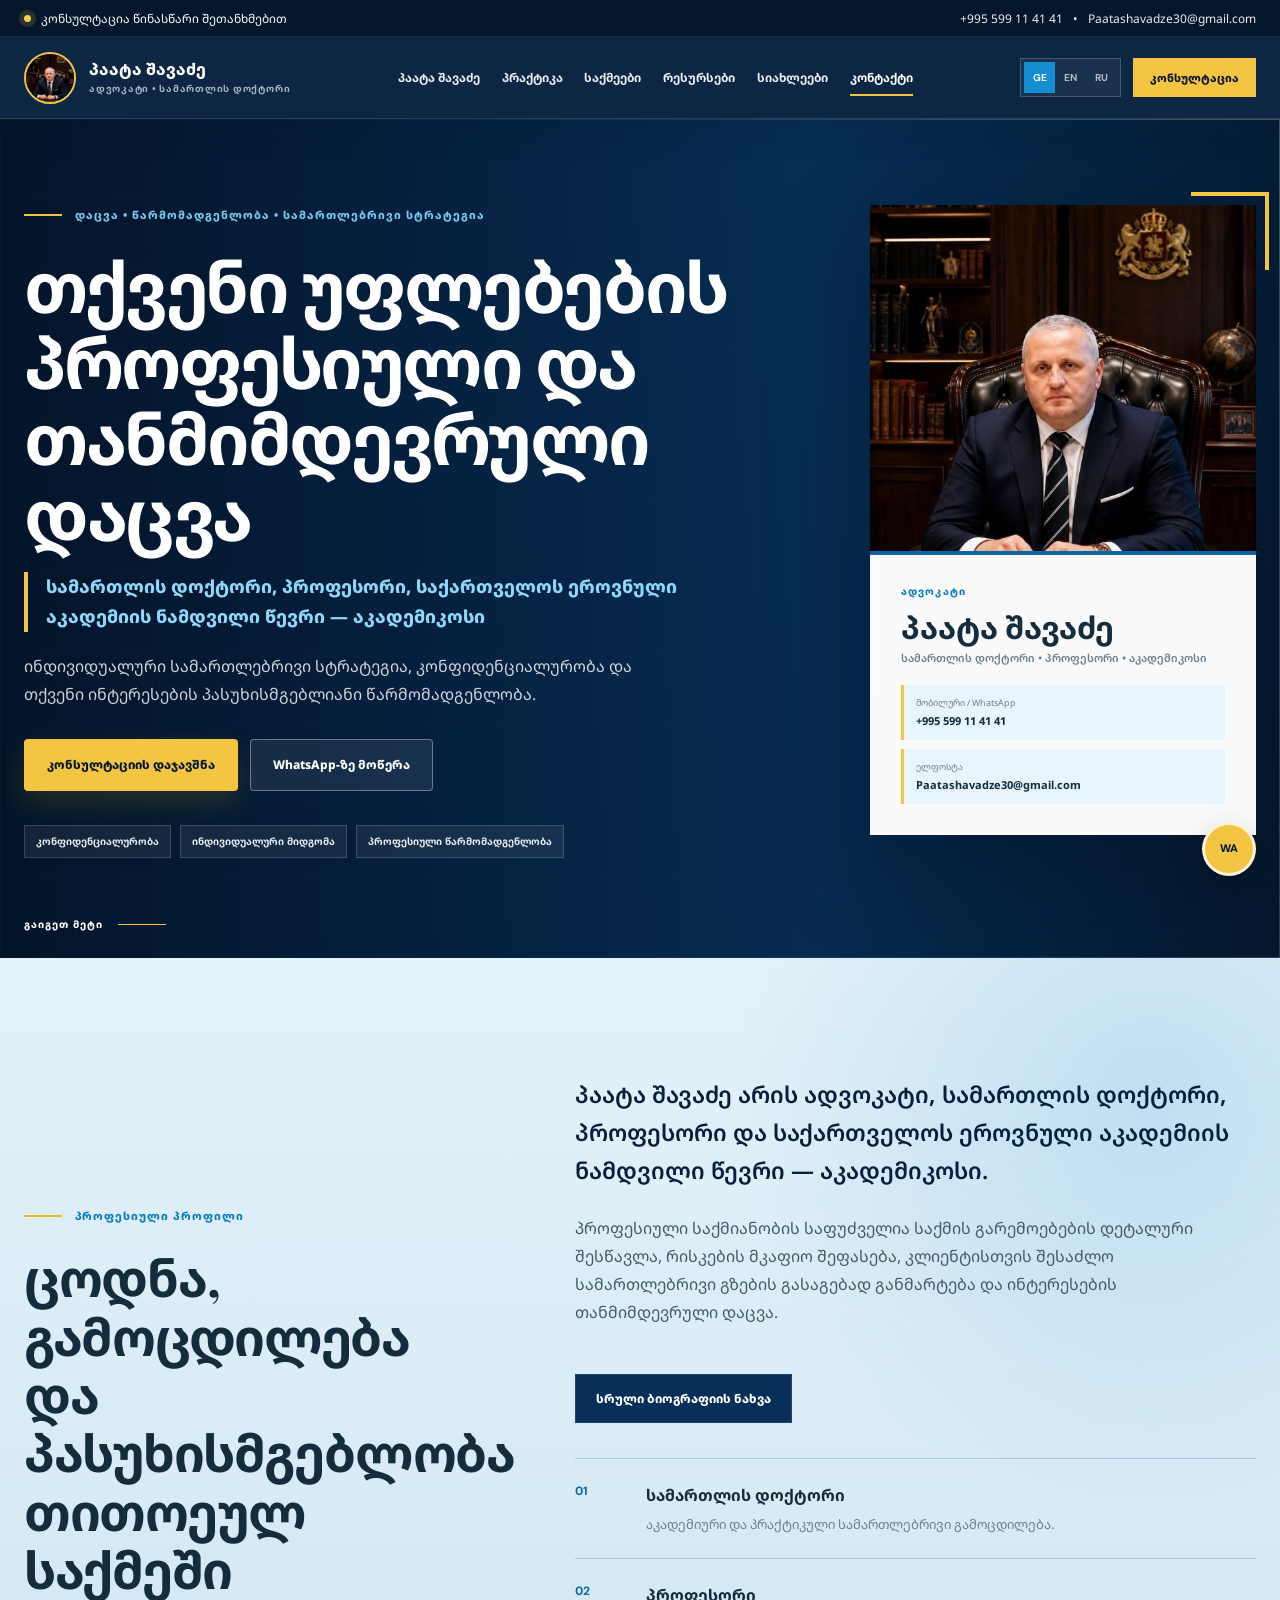
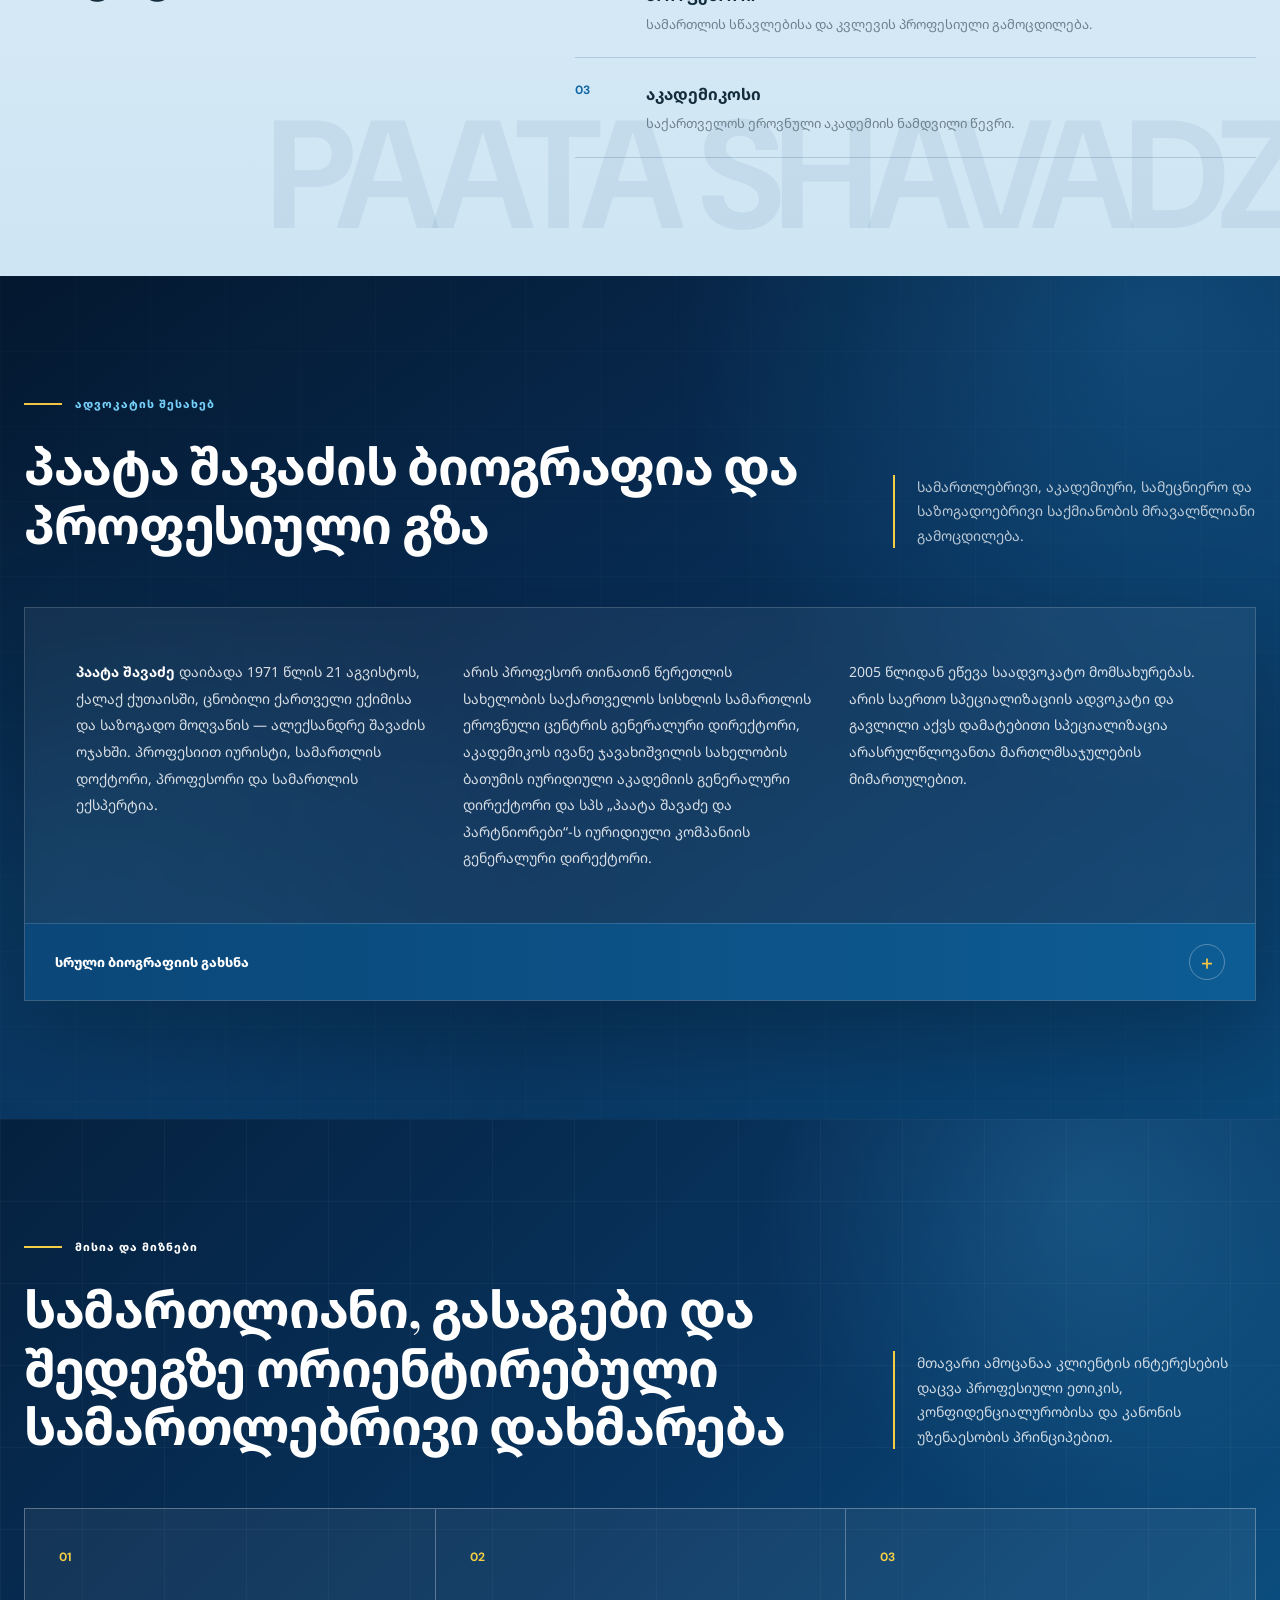
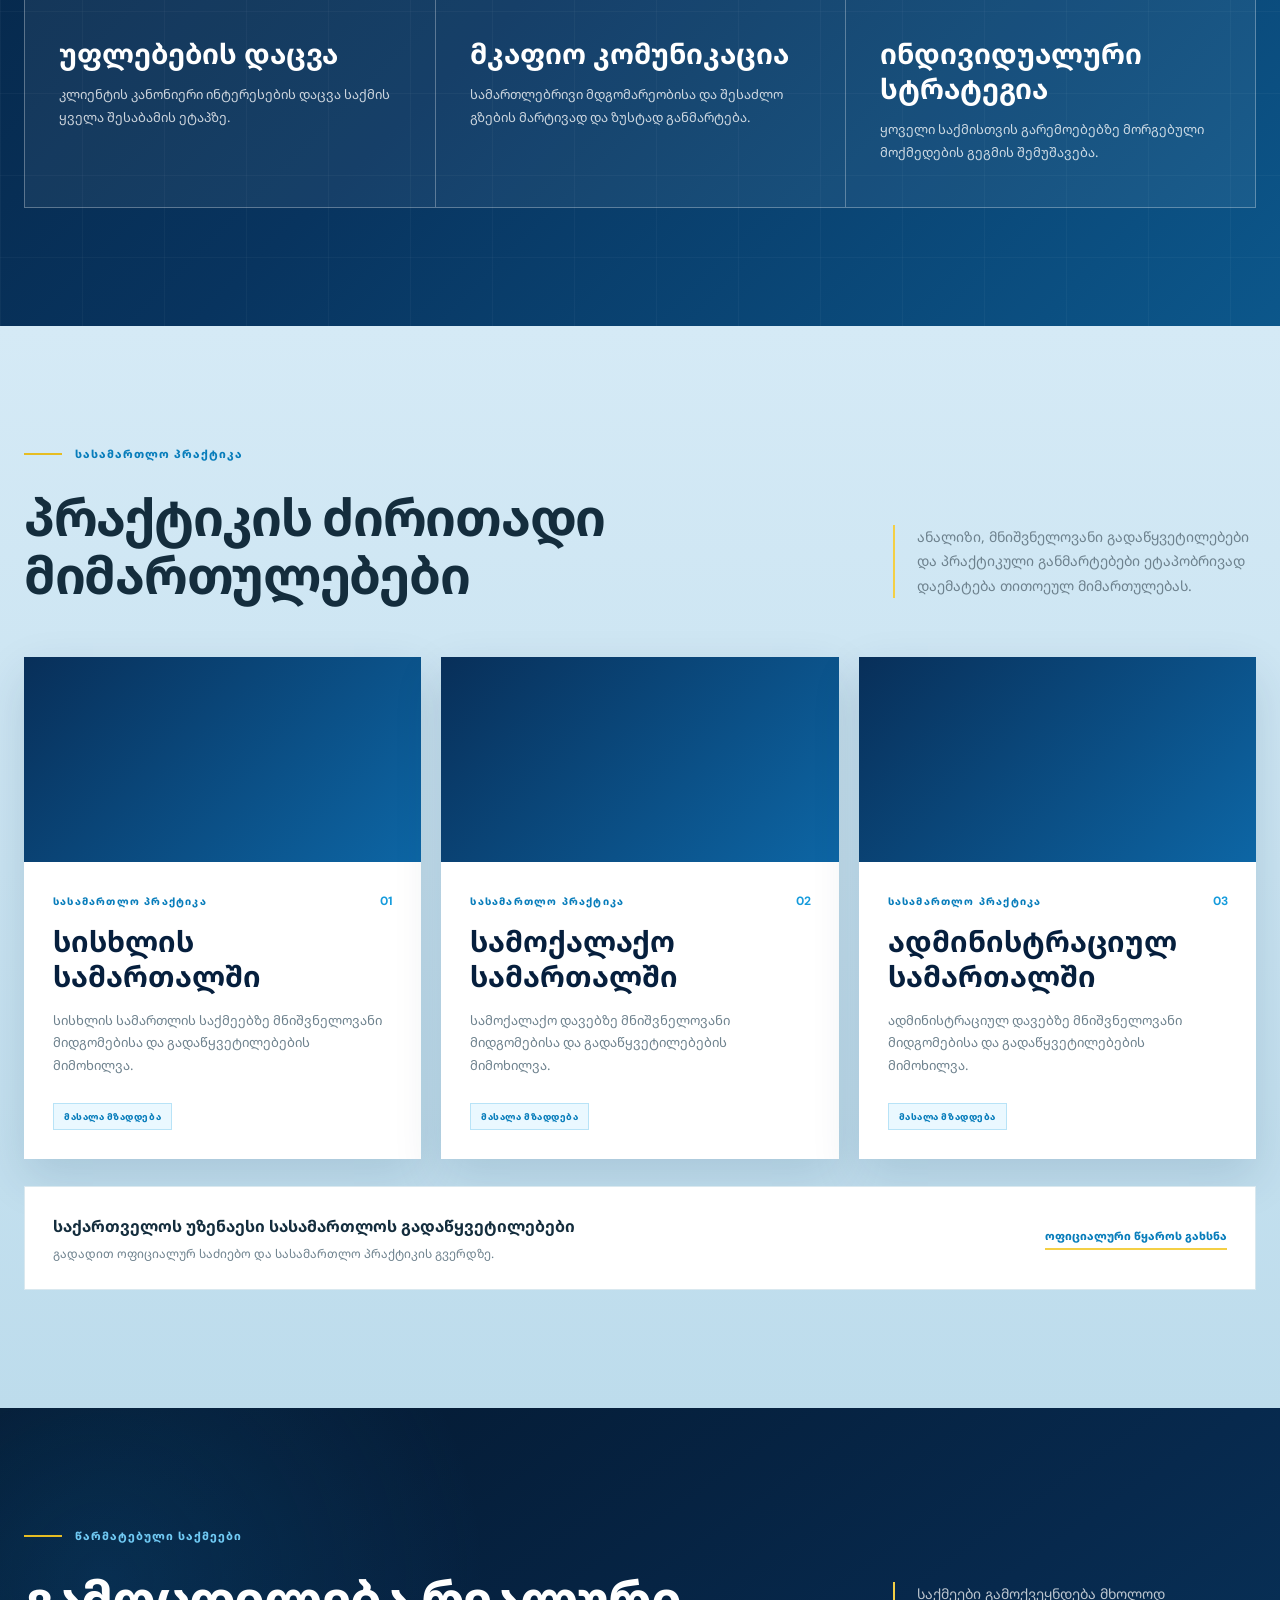
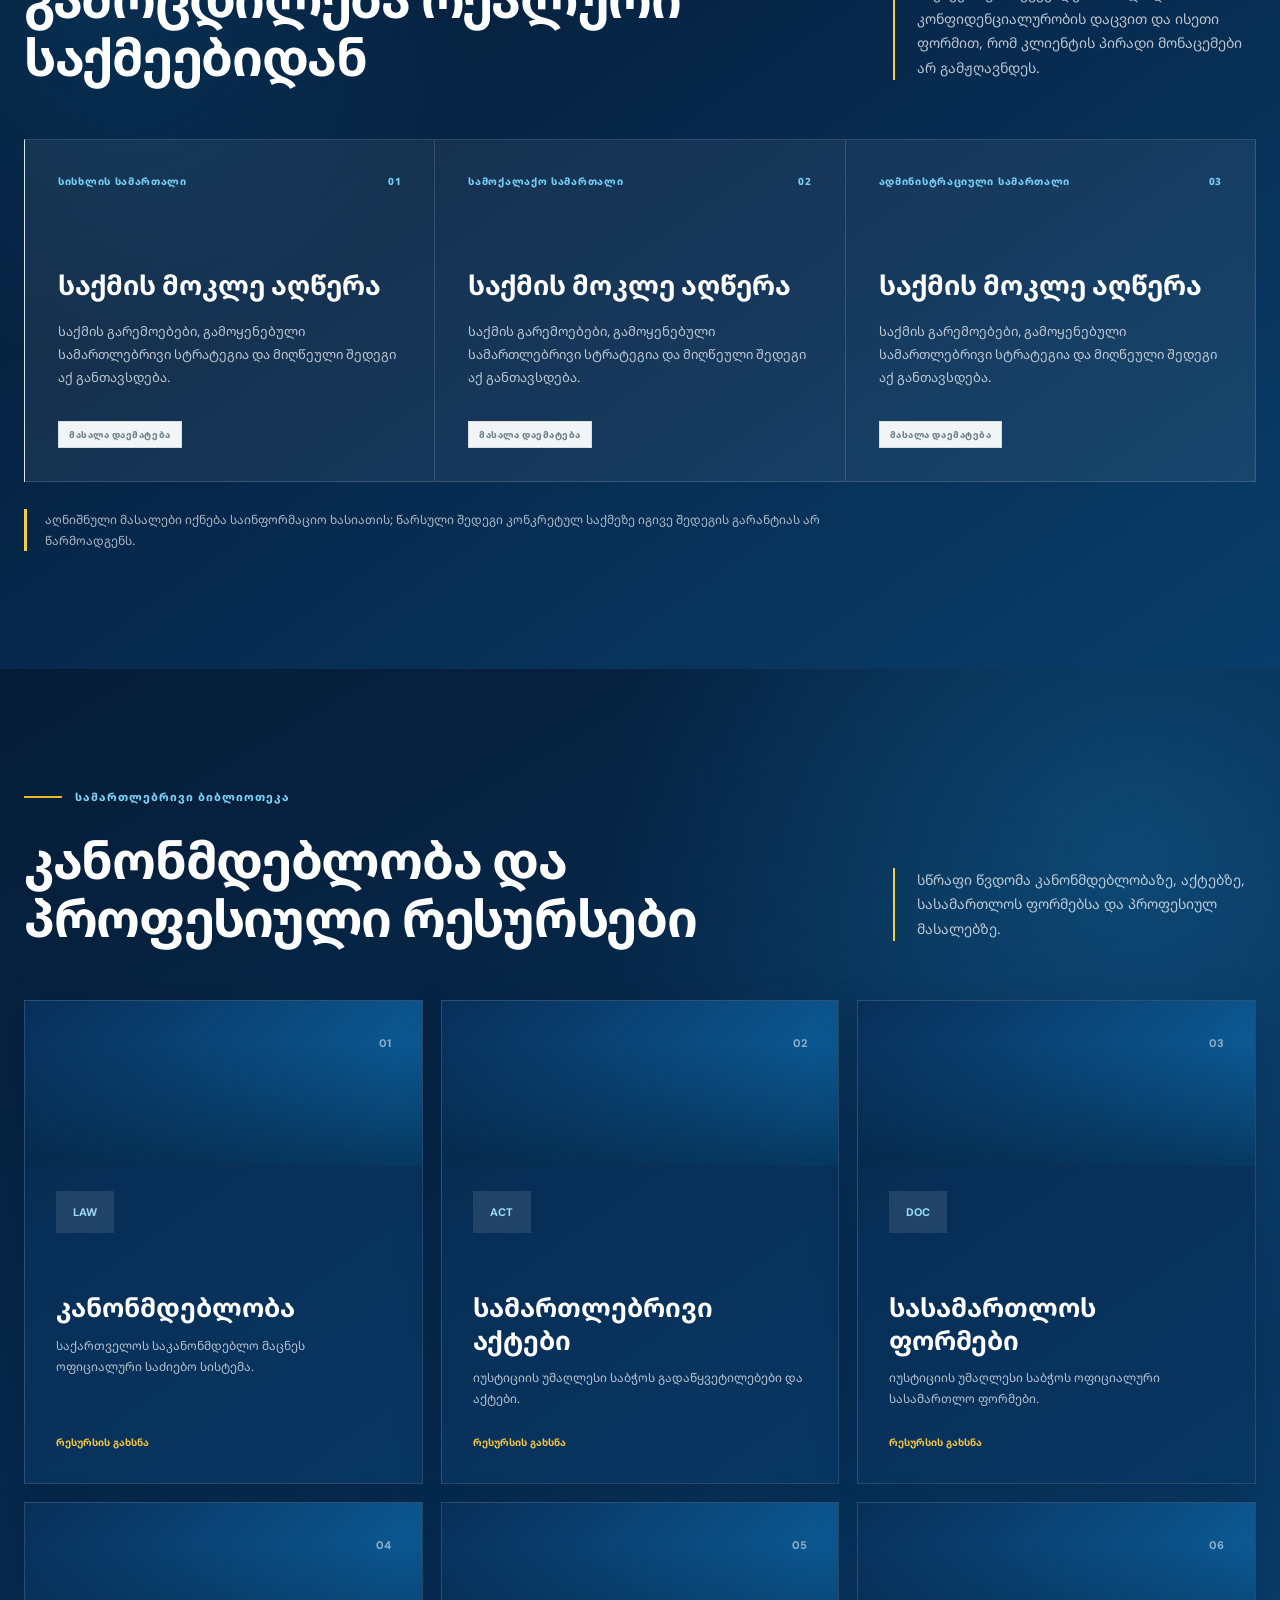
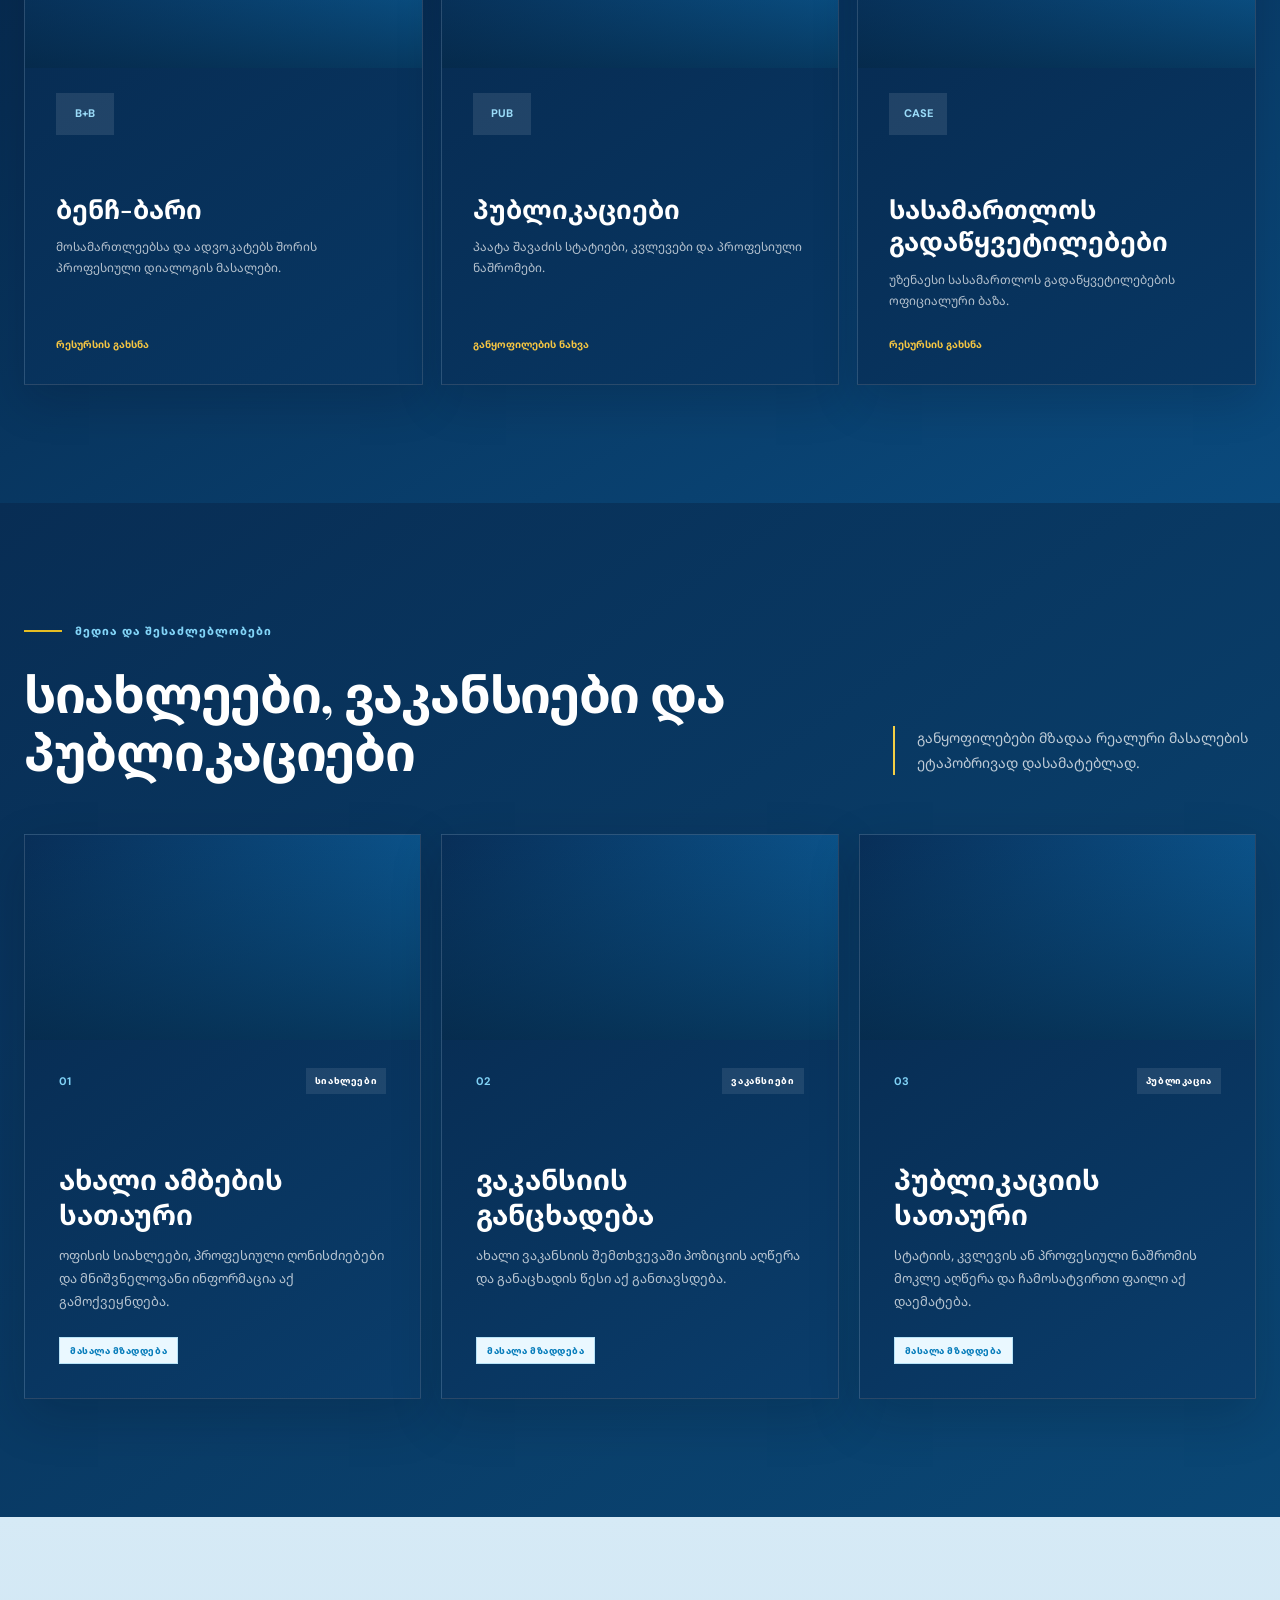
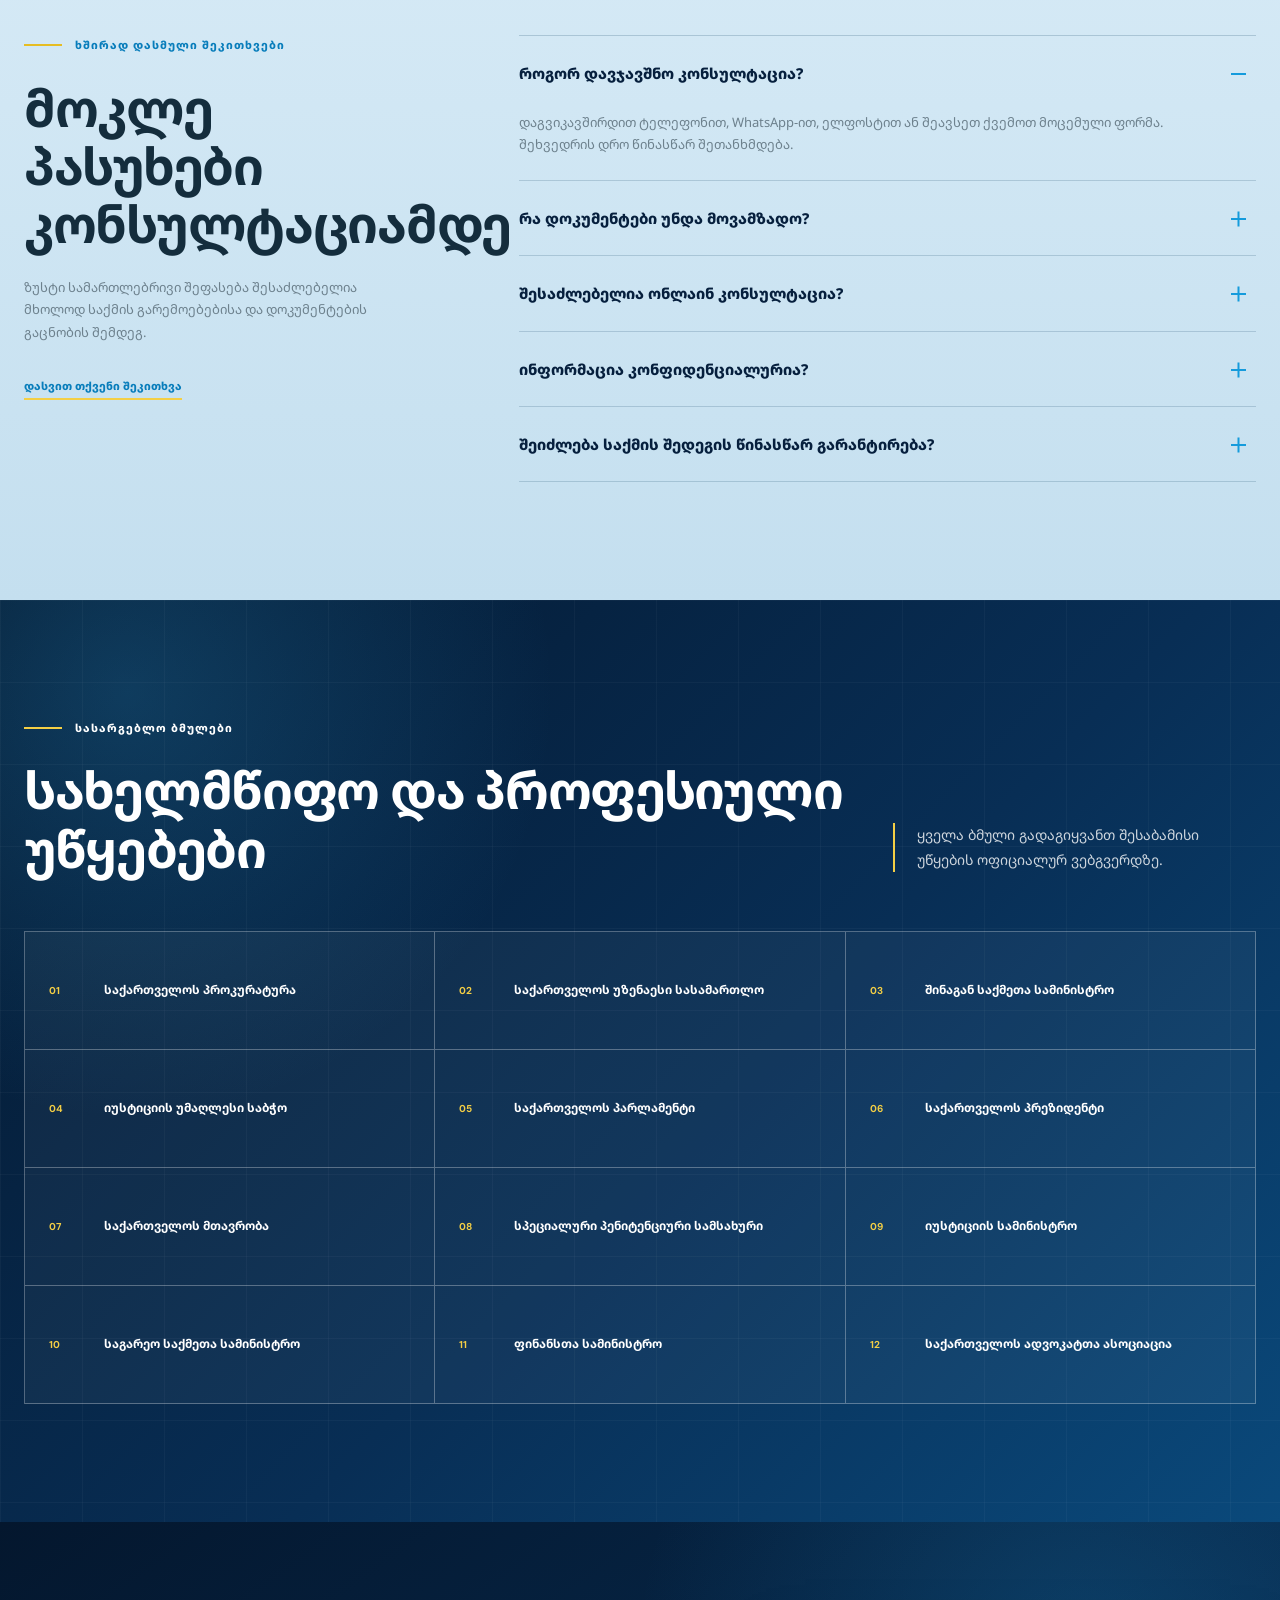
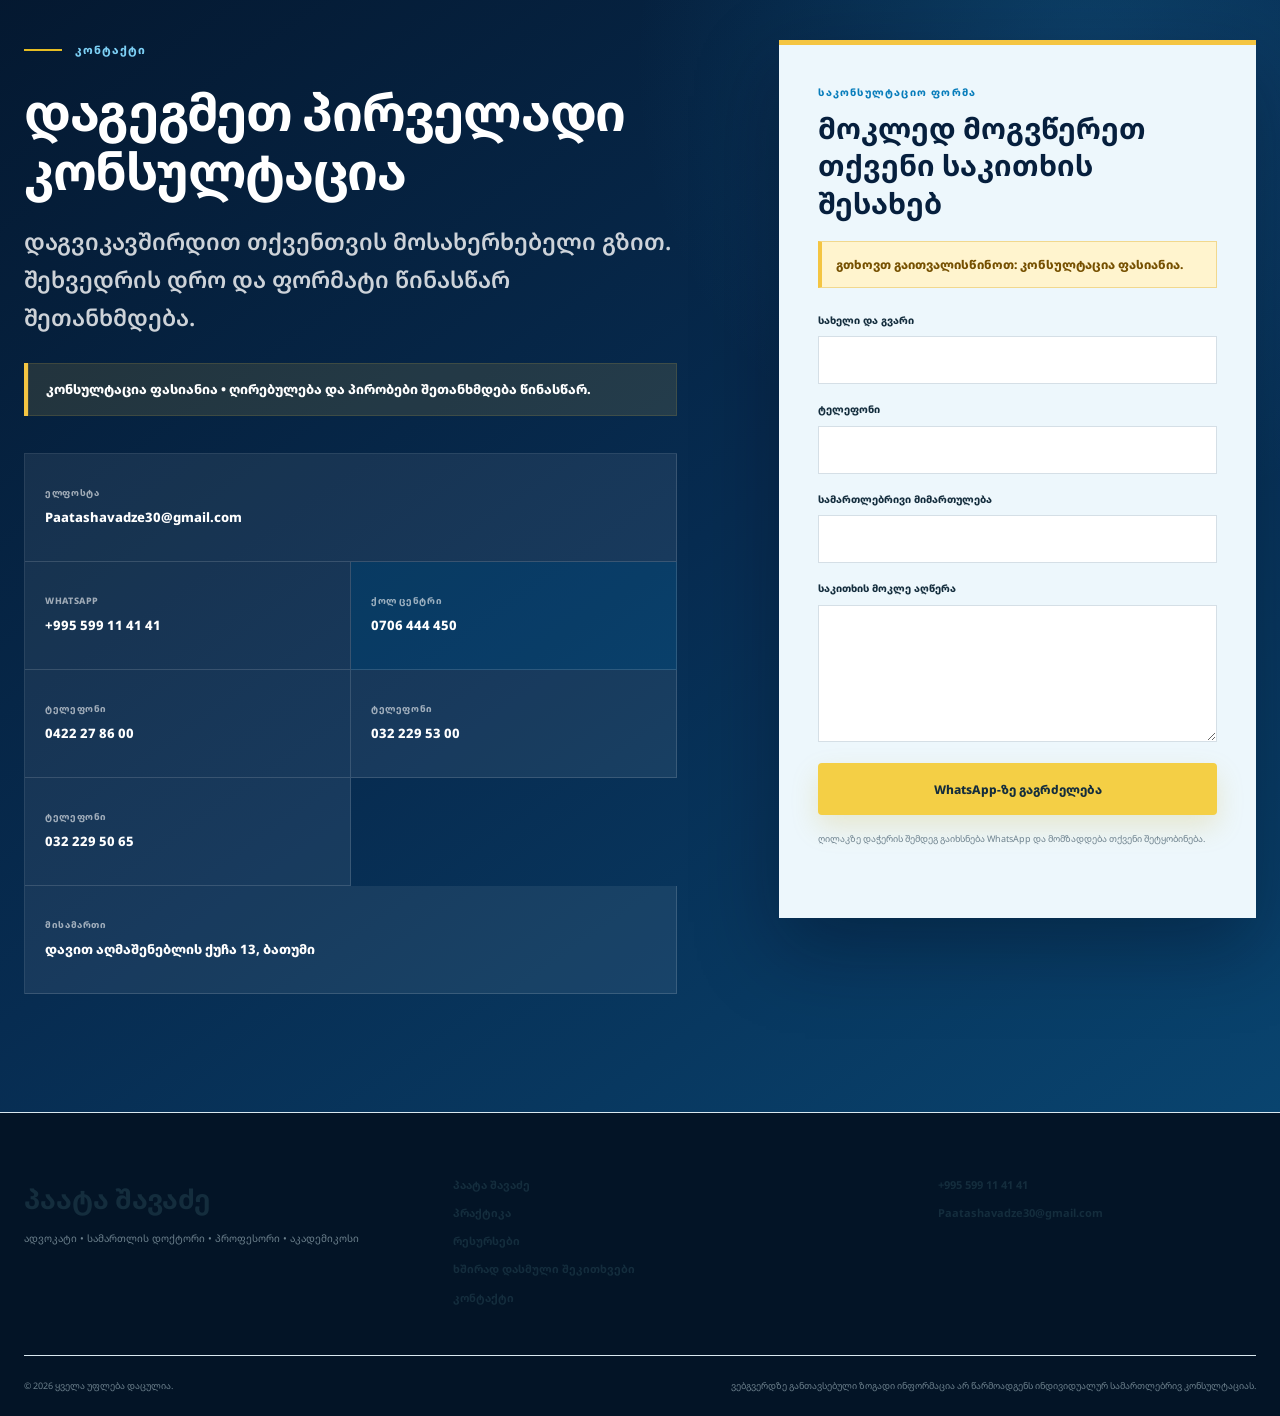
==== commit 3e386c27: "Restore final website design" ====
--- a/index.html
+++ b/index.html
@@ -1,395 +1,497 @@
-<!DOCTYPE html>
+<!doctype html>
 <html lang="ka">
 <head>
     <meta charset="UTF-8">
-
-    <meta
-        name="viewport"
-        content="width=device-width, initial-scale=1.0"
-    >
-
-    <meta
-        name="description"
-        content="პაატა შავაძე — ადვოკატი, სამართლის დოქტორი, პროფესორი და აკადემიკოსი. სამართლებრივი კონსულტაცია და პროფესიული წარმომადგენლობა."
-    >
-
-    <meta name="theme-color" content="#0564ef">
+    <meta name="viewport" content="width=device-width, initial-scale=1.0">
+    <meta name="description" content="პაატა შავაძე — ადვოკატი, სამართლის დოქტორი და პროფესორი. სამართლებრივი კონსულტაცია და წარმომადგენლობა ბათუმსა და საქართველოში.">
+    <meta name="theme-color" content="#39aee8">
+    <meta property="og:title" content="პაატა შავაძე | ადვოკატი">
+    <meta property="og:description" content="პროფესიული სამართლებრივი დახმარება სისხლის, სამოქალაქო და ადმინისტრაციულ სამართალში.">
+    <meta property="og:type" content="website">
 
     <title>პაატა შავაძე | ადვოკატი</title>
 
-    <link
-        rel="preconnect"
-        href="https://fonts.googleapis.com"
-    >
-
-    <link
-        rel="preconnect"
-        href="https://fonts.gstatic.com"
-        crossorigin
-    >
-
-    <link
-        href="https://fonts.googleapis.com/css2?family=Noto+Sans+Georgian:wght@400;500;600;700;800&display=swap"
-        rel="stylesheet"
-    >
-
+    <link rel="preconnect" href="https://fonts.googleapis.com">
+    <link rel="preconnect" href="https://fonts.gstatic.com" crossorigin>
+    <link href="https://fonts.googleapis.com/css2?family=DM+Sans:wght@400;500;600;700&family=Noto+Sans+Georgian:wght@400;500;600;700;800&family=Playfair+Display:wght@600;700&display=swap" rel="stylesheet">
     <link rel="stylesheet" href="style.css">
+    <script src="script.js" defer></script>
+
+    <script type="application/ld+json">
+    {
+        "@context": "https://schema.org",
+        "@type": "Attorney",
+        "name": "პაატა შავაძე",
+        "email": "mailto:Paatashavadze30@gmail.com",
+        "telephone": "+995599114141",
+        "address": {
+            "@type": "PostalAddress",
+            "streetAddress": "დავით აღმაშენებლის ქუჩა 13",
+            "addressLocality": "ბათუმი",
+            "addressCountry": "GE"
+        },
+        "areaServed": "Georgia"
+    }
+    </script>
 </head>
 
 <body>
-    <header class="header">
-        <div class="container header-content">
-            <a class="logo" href="#home">
-                <span class="logo-circle">
-                    PS
+    <div class="page-progress" id="pageProgress" aria-hidden="true"></div>
+
+    <a class="skip-link" href="#mainContent" data-i18n="skipLink">
+        მთავარ შინაარსზე გადასვლა
+    </a>
+
+    <div class="topbar">
+        <div class="container topbar-inner">
+            <p class="topbar-note">
+                <span class="status-dot" aria-hidden="true"></span>
+                <span data-i18n="topbarNote">კონსულტაცია წინასწარი შეთანხმებით</span>
+            </p>
+
+            <div class="topbar-contacts">
+                <a href="tel:+995599114141">+995 599 11 41 41</a>
+                <span aria-hidden="true">•</span>
+                <a href="mailto:Paatashavadze30@gmail.com">Paatashavadze30@gmail.com</a>
+            </div>
+        </div>
+    </div>
+
+    <header class="site-header" id="siteHeader">
+        <div class="container header-inner">
+            <a class="brand" href="#home" aria-label="პაატა შავაძე — მთავარი გვერდი">
+                <span class="brand-mark" aria-hidden="true">
+                    <img src="images/paata.jpg" alt="" id="brandPhoto">
+                    <span class="brand-initials">PS</span>
                 </span>
 
-                <span class="logo-text">
-                    <strong data-i18n="lawyerName">
-                        პაატა შავაძე
-                    </strong>
-
-                    <small data-i18n="lawyerRole">
-                        ადვოკატი
-                    </small>
+                <span class="brand-copy">
+                    <strong data-i18n="brandName">პაატა შავაძე</strong>
+                    <small data-i18n="brandRole">ადვოკატი • სამართლის დოქტორი</small>
                 </span>
             </a>
 
-            <nav
-                class="navigation"
-                id="navigation"
-                aria-label="მთავარი ნავიგაცია"
-            >
-                <a href="#about" data-i18n="navAbout">
-                    ჩვენ შესახებ
-                </a>
-
-                <a href="#services" data-i18n="navServices">
-                    სერვისები
-                </a>
-
-                <a href="#legalResources" data-i18n="navInformation">
-                    რესურსები
-                </a>
-
-                <a href="#consultation" data-i18n="navConsultation">
-                    კონსულტაცია
-                </a>
-
-                <a href="#contact" data-i18n="navContact">
-                    კონტაქტი
-                </a>
+            <nav class="main-navigation" id="mainNavigation" aria-label="მთავარი ნავიგაცია">
+                <a href="#about" data-i18n="navAbout">პაატა შავაძე</a>
+                <a href="#practice" data-i18n="navPractice">პრაქტიკა</a>
+                <a href="#cases" data-i18n="navCases">საქმეები</a>
+                <a href="#resources" data-i18n="navResources">რესურსები</a>
+                <a href="#updates" data-i18n="navUpdates">სიახლეები</a>
+                <a href="#contact" data-i18n="navContact">კონტაქტი</a>
             </nav>
 
-            <div class="header-tools">
-                <button
-                    class="search-button"
-                    id="searchButton"
-                    type="button"
-                    aria-label="ძიება"
-                >
-                    <svg viewBox="0 0 24 24" aria-hidden="true">
-                        <circle cx="11" cy="11" r="6"></circle>
-                        <path d="M16 16L21 21"></path>
-                    </svg>
-                </button>
-
-                <div class="language-selector">
-                    <button
-                        class="current-language"
-                        id="languageToggle"
-                        type="button"
-                        aria-expanded="false"
-                    >
-                        <span id="currentLanguageLabel">GE</span>
-                        <span>⌄</span>
-                    </button>
-
-                    <div
-                        class="language-menu"
-                        id="languageMenu"
-                    >
-                        <button
-                            type="button"
-                            data-language="ka"
-                        >
-                            GE
-                        </button>
-
-                        <button
-                            type="button"
-                            data-language="en"
-                        >
-                            EN
-                        </button>
-
-                        <button
-                            type="button"
-                            data-language="ru"
-                        >
-                            RU
-                        </button>
-                    </div>
-                </div>
-
-                <button
-                    class="mobile-menu-button"
-                    id="mobileMenuButton"
-                    type="button"
-                    aria-label="მენიუს გახსნა"
-                    aria-expanded="false"
-                >
-                    <span></span>
+            <div class="header-actions">
+                <div class="language-switcher" aria-label="ენის არჩევა">
+                    <button class="language-button active" type="button" data-language="ka" aria-pressed="true">GE</button>
+                    <button class="language-button" type="button" data-language="en" aria-pressed="false">EN</button>
+                    <button class="language-button" type="button" data-language="ru" aria-pressed="false">RU</button>
+                </div>
+
+                <a class="header-cta" href="#contact" data-i18n="headerCta">კონსულტაცია</a>
+
+                <button class="mobile-menu-button" id="mobileMenuButton" type="button" aria-label="მენიუს გახსნა" aria-expanded="false" aria-controls="mainNavigation">
                     <span></span>
                     <span></span>
                 </button>
             </div>
         </div>
-
-        <div
-            class="search-panel"
-            id="searchPanel"
-        >
-            <div class="container search-panel-content">
-                <input
-                    id="searchInput"
-                    type="search"
-                    placeholder="ძიება..."
-                    data-i18n-placeholder="searchPlaceholder"
-                >
-
-                <button
-                    id="submitSearch"
-                    type="button"
-                    data-i18n="search"
-                >
-                    ძიება
-                </button>
-            </div>
-        </div>
     </header>
 
-    <main>
-        <!-- მთავარი ფოტოიანი სლაიდერი -->
-
-        <section
-            class="hero-section"
-            id="home"
-        >
+    <main id="mainContent">
+        <section class="hero" id="home">
+            <div class="hero-media" aria-hidden="true">
+                <img src="https://images.unsplash.com/photo-1589829545856-d10d557cf95f?auto=format&fit=crop&w=2200&q=90" alt="">
+            </div>
+
+            <div class="hero-wash" aria-hidden="true"></div>
+            <div class="hero-pattern" aria-hidden="true"></div>
+
+            <div class="container hero-content">
+                <div class="hero-copy reveal">
+                    <p class="eyebrow">
+                        <span></span>
+                        <span data-i18n="heroEyebrow">დაცვა • წარმომადგენლობა • სამართლებრივი სტრატეგია</span>
+                    </p>
+
+                    <h1 data-i18n="heroTitle">
+                        თქვენი უფლებების პროფესიული და თანმიმდევრული დაცვა
+                    </h1>
+
+                    <p class="hero-credential" data-i18n="heroCredential">
+                        სამართლის დოქტორი, პროფესორი, საქართველოს ეროვნული აკადემიის ნამდვილი წევრი — აკადემიკოსი
+                    </p>
+
+                    <p class="hero-text" data-i18n="heroText">
+                        ინდივიდუალური სამართლებრივი სტრატეგია, კონფიდენციალურობა და თქვენი ინტერესების პასუხისმგებლიანი წარმომადგენლობა.
+                    </p>
+
+                    <div class="hero-actions">
+                        <a class="button button-primary" href="#contact" data-i18n="bookConsultation">
+                            კონსულტაციის დაჯავშნა
+                        </a>
+
+                        <a class="button button-secondary" href="https://wa.me/995599114141" target="_blank" rel="noopener noreferrer">
+                            <span data-i18n="writeWhatsapp">WhatsApp-ზე მოწერა</span>
+                        </a>
+                    </div>
+
+                    <div class="hero-trust">
+                        <span data-i18n="trustOne">კონფიდენციალურობა</span>
+                        <span data-i18n="trustTwo">ინდივიდუალური მიდგომა</span>
+                        <span data-i18n="trustThree">პროფესიული წარმომადგენლობა</span>
+                    </div>
+                </div>
+
+                <aside class="hero-profile reveal delay-1" aria-label="პაატა შავაძის პროფესიული პროფილი">
+                    <div class="portrait" id="portrait">
+                        <div class="portrait-fallback" aria-hidden="true">PS</div>
+
+                        <img
+                            src="images/paata.jpg"
+                            alt="პაატა შავაძე"
+                            id="paataPhoto"
+                            data-i18n-alt="paataPhotoAlt"
+                        >
+                    </div>
+
+                    <div class="hero-profile-body">
+                        <p class="card-kicker" data-i18n="profileLabel">ადვოკატი</p>
+
+                        <h2 data-i18n="profileName">პაატა შავაძე</h2>
+
+                        <p data-i18n="profileRole">
+                            სამართლის დოქტორი • პროფესორი • აკადემიკოსი
+                        </p>
+
+                        <div class="profile-contact-list">
+                            <a href="tel:+995599114141">
+                                <small data-i18n="mobileLabel">მობილური / WhatsApp</small>
+                                <strong>+995 599 11 41 41</strong>
+                            </a>
+
+                            <a href="mailto:Paatashavadze30@gmail.com">
+                                <small data-i18n="emailLabel">ელფოსტა</small>
+                                <strong>Paatashavadze30@gmail.com</strong>
+                            </a>
+                        </div>
+                    </div>
+                </aside>
+            </div>
+
+            <div class="container hero-bottom">
+                <a href="#about" data-i18n="discoverMore">გაიგეთ მეტი</a>
+                <span></span>
+            </div>
+        </section>
+
+        <section class="section about-section" id="about">
+            <div class="container about-grid">
+                <div class="about-heading reveal">
+                    <p class="eyebrow">
+                        <span></span>
+                        <span data-i18n="aboutEyebrow">პროფესიული პროფილი</span>
+                    </p>
+
+                    <h2 class="section-title" data-i18n="aboutTitle">
+                        ცოდნა, გამოცდილება და პასუხისმგებლობა თითოეულ საქმეში
+                    </h2>
+                </div>
+
+                <div class="about-copy reveal delay-1">
+                    <p class="lead" data-i18n="aboutLead">
+                        პაატა შავაძე არის ადვოკატი, სამართლის დოქტორი, პროფესორი და საქართველოს ეროვნული აკადემიის ნამდვილი წევრი — აკადემიკოსი.
+                    </p>
+
+                    <p data-i18n="aboutText">
+                        პროფესიული საქმიანობის საფუძველია საქმის გარემოებების დეტალური შესწავლა, რისკების მკაფიო შეფასება, კლიენტისთვის შესაძლო სამართლებრივი გზების გასაგებად განმარტება და ინტერესების თანმიმდევრული დაცვა.
+                    </p>
+
+                    <a class="bio-link-button" href="#biography" data-i18n="fullBiographyButton">
+                        სრული ბიოგრაფიის ნახვა
+                    </a>
+
+                    <div class="credential-list">
+                        <article>
+                            <span>01</span>
+
+                            <div>
+                                <strong data-i18n="credentialOneTitle">
+                                    სამართლის დოქტორი
+                                </strong>
+
+                                <p data-i18n="credentialOneText">
+                                    აკადემიური და პრაქტიკული სამართლებრივი გამოცდილება.
+                                </p>
+                            </div>
+                        </article>
+
+                        <article>
+                            <span>02</span>
+
+                            <div>
+                                <strong data-i18n="credentialTwoTitle">
+                                    პროფესორი
+                                </strong>
+
+                                <p data-i18n="credentialTwoText">
+                                    სამართლის სწავლებისა და კვლევის პროფესიული გამოცდილება.
+                                </p>
+                            </div>
+                        </article>
+
+                        <article>
+                            <span>03</span>
+
+                            <div>
+                                <strong data-i18n="credentialThreeTitle">
+                                    აკადემიკოსი
+                                </strong>
+
+                                <p data-i18n="credentialThreeText">
+                                    საქართველოს ეროვნული აკადემიის ნამდვილი წევრი.
+                                </p>
+                            </div>
+                        </article>
+                    </div>
+                </div>
+            </div>
+        </section>
+
+        <section class="section biography-section" id="biography">
             <div class="container">
-                <div class="hero-slider">
+                <div class="section-heading light reveal">
+                    <div>
+                        <p class="eyebrow light">
+                            <span></span>
+                            <span data-i18n="biographyEyebrow">ადვოკატის შესახებ</span>
+                        </p>
+
+                        <h2 class="section-title" data-i18n="biographyTitle">
+                            პაატა შავაძის ბიოგრაფია და პროფესიული გზა
+                        </h2>
+                    </div>
+
+                    <p data-i18n="biographyIntro">
+                        სამართლებრივი, აკადემიური, სამეცნიერო და საზოგადოებრივი საქმიანობის მრავალწლიანი გამოცდილება.
+                    </p>
+                </div>
+
+                <div class="biography-shell reveal">
+                    <div class="bio-summary">
+                        <p>
+                            <strong>პაატა შავაძე</strong> დაიბადა 1971 წლის 21 აგვისტოს, ქალაქ ქუთაისში, ცნობილი ქართველი ექიმისა და საზოგადო მოღვაწის — ალექსანდრე შავაძის ოჯახში. პროფესიით იურისტი, სამართლის დოქტორი, პროფესორი და სამართლის ექსპერტია.
+                        </p>
+
+                        <p>
+                            არის პროფესორ თინათინ წერეთლის სახელობის საქართველოს სისხლის სამართლის ეროვნული ცენტრის გენერალური დირექტორი, აკადემიკოს ივანე ჯავახიშვილის სახელობის ბათუმის იურიდიული აკადემიის გენერალური დირექტორი და სპს „პაატა შავაძე და პარტნიორები“-ს იურიდიული კომპანიის გენერალური დირექტორი.
+                        </p>
+
+                        <p>
+                            2005 წლიდან ეწევა საადვოკატო მომსახურებას. არის საერთო სპეციალიზაციის ადვოკატი და გავლილი აქვს დამატებითი სპეციალიზაცია არასრულწლოვანთა მართლმსაჯულების მიმართულებით.
+                        </p>
+                    </div>
+
                     <button
-                        class="slider-arrow slider-arrow-left"
-                        id="previousSlide"
+                        class="bio-toggle"
+                        id="bioToggle"
                         type="button"
-                        aria-label="წინა სლაიდი"
+                        aria-expanded="false"
+                        aria-controls="bioFull"
                     >
-                        ‹
+                        <span data-i18n="biographyExpand">
+                            სრული ბიოგრაფიის გახსნა
+                        </span>
+
+                        <span class="bio-toggle-icon" aria-hidden="true">+</span>
                     </button>
 
-                    <div class="hero-image">
-                        <img
-                            id="heroImage"
-                            src=""
-                            alt=""
-                        >
-                    </div>
-
-                    <div class="hero-information">
-                        <span
-                            class="hero-label"
-                            id="heroLabel"
-                        ></span>
-
-                        <h1 id="heroTitle"></h1>
-
-                        <p id="heroText"></p>
-
-                        <a
-                            class="hero-link"
-                            href="#consultation"
-                        >
-                            <span data-i18n="learnMore">
-                                ვრცლად
-                            </span>
-
-                            <span>→</span>
-                        </a>
-
-                        <div class="hero-bottom">
-                            <span id="heroDate"></span>
-
-                            <div
-                                class="slider-dots"
-                                id="sliderDots"
-                            ></div>
-                        </div>
-                    </div>
-
-                    <button
-                        class="slider-arrow slider-arrow-right"
-                        id="nextSlide"
-                        type="button"
-                        aria-label="შემდეგი სლაიდი"
-                    >
-                        ›
-                    </button>
+                    <div class="bio-full" id="bioFull" hidden>
+                        <div class="bio-grid">
+                            <article class="bio-block">
+                                <span class="bio-number">01</span>
+
+                                <h3>პროფესიული საქმიანობა</h3>
+
+                                <p>
+                                    1988–1989 წლებში იყო ბათუმის ბავშვთა რესპუბლიკური საავადმყოფოს №2 თერაპიული განყოფილების სანიტარი; 1991–1992 წლებში — ბათუმის სახელმწიფო უნივერსიტეტის ახალგაზრდული საწარმოო გაერთიანება „ჯორჯიას“ გენერალური დირექტორი; 1992–1994 წლებში — ბათუმის ბაგრატ კურაპალატის სახელმწიფო სამართლის ინსტიტუტის პრორექტორი.
+                                </p>
+
+                                <p>
+                                    1995–2003 წლებში იყო ამავე ინსტიტუტის რექტორი, ადმინისტრაციული სამართლის კათედრის გამგე, კონსტიტუციური სამართლისა და სახელმწიფოსა და სამართლის თეორიისა და ისტორიის კათედრის გამგე და დოცენტი.
+                                </p>
+
+                                <p>
+                                    1996–1998 წლებში იყო აჭარის ავტონომიური რესპუბლიკის იურიდიული განათლების ფონდის გამგეობის თავმჯდომარე და სამართალდამცავ ორგანოებთან ურთიერთობის, კორუფციის წინააღმდეგ ბრძოლისა და ადამიანის უფლებათა დაცვის კომისიის ხელმძღვანელი.
+                                </p>
+
+                                <p>
+                                    1996 წლიდან არის საქართველოს ეროვნული აკადემიის საპატიო აკადემიკოსი და სამართლებრივი კვლევის განყოფილების ხელმძღვანელი.
+                                </p>
+
+                                <p>
+                                    2002–2004 წლებში იყო შპს „აკადემიკოს ივანე ჯავახიშვილის სახელობის ბათუმის იურიდიული აკადემიის“ ადმინისტრაციული სამართლისა და პროცესის კათედრის გამგე და დოცენტი; 2003–2005 წლებში — რექტორი; 2005 წლიდან — გენერალური დირექტორი.
+                                </p>
+                            </article>
+
+                            <article class="bio-block">
+                                <span class="bio-number">02</span>
+
+                                <h3>იურიდიული და საზოგადოებრივი საქმიანობა</h3>
+
+                                <p>
+                                    2005–2006 წლებში იყო ბათუმის იურიდიული აკადემიის იურიდიული მომსახურების ცენტრის — „იურვერსის“ სისხლის სამართლის საქმეთა განყოფილების ხელმძღვანელი და ადვოკატი; ასევე შპს „იუპიტერისა“ და შპს „ევრომშენის“ იურიდიული სამსახურის უფროსი.
+                                </p>
+
+                                <p>
+                                    2006 წლიდან არის დამოუკიდებელი გაზეთის „აჭარა PS“-ის იურიდიული სამსახურის უფროსი, ხოლო 2019 წლიდან — გენერალური დირექტორის პირველი მოადგილე. 2006 წლიდან არის საქართველოს ანტიკორუფციული პალატის თავმჯდომარე და განსაკუთრებით მნიშვნელოვან საქმეთა გენერალური ანტიკორუფციონერი.
+                                </p>
+
+                                <p>
+                                    2008 წლიდან ხელმძღვანელობს შპს „ბათფარმას“ გენერალური დირექტორის ადმინისტრაციის იურიდიულ დეპარტამენტს. 2019 წლიდან ხელმძღვანელობს შპს „პრიმულას“, შპს „კარეგოს“ და შპს „ქინგ დევიდ გროუპის“ იურიდიულ სამსახურებს.
+                                </p>
+                            </article>
+
+                            <article class="bio-block">
+                                <span class="bio-number">03</span>
+
+                                <h3>
+                                    აღიარება და მაღალი თანამდებობების კანდიდატურა
+                                </h3>
+
+                                <p>
+                                    2019 წელს ბორდის მიერ მიენიჭა „პერსონა-2019“-ის საპატიო ტიტული სამოქალაქო სექტორის განვითარებაში შეტანილი თვალსაჩინო წვლილისათვის; 2020 წლიდან ამავე ბორდის წევრია.
+                                </p>
+
+                                <p>
+                                    საქართველოს სამართლის დარგის მოღვაწეთა უმაღლესი სარეიტინგო საბჭოს მიერ 2015–2019 წლებში ზედიზედ დასახელდა ქვეყნის საუკეთესო ადვოკატთა რიგებში.
+                                </p>
+
+                                <p>
+                                    2019 წელს მისი კანდიდატურა საქართველოს იუსტიციის უმაღლესი საბჭოს მიერ წარდგენილი იყო საქართველოს უზენაესი სასამართლოს მოსამართლის ვაკანტურ თანამდებობაზე, შერჩევის 50-კაციან სიაში. მისი კანდიდატურა ზედიზედ სამჯერ განიხილებოდა საქართველოს გენერალური პროკურორის თანამდებობაზე ასარჩევად; ასევე დასახელებული იყო საქართველოს უზენაესი სასამართლოს თავმჯდომარის, აჭარის ავტონომიური რესპუბლიკის მთავრობის თავმჯდომარისა და ბათუმის მერის თანამდებობებზე.
+                                </p>
+                            </article>
+
+                            <article class="bio-block">
+                                <span class="bio-number">04</span>
+
+                                <h3>აკადემიური და სამეცნიერო საქმიანობა</h3>
+
+                                <p>
+                                    1997 წელს, 25 წლის ასაკში, თბილისის სახელმწიფო უნივერსიტეტის იურიდიულ ფაკულტეტზე დაიცვა დისერტაცია იურიდიულ მეცნიერებათა კანდიდატის სამეცნიერო ხარისხის მოსაპოვებლად თემაზე — „საქართველოს ადმინისტრაციული სამართალდარღვევის კანონმდებლობის კოდიფიკაციის პრობლემები“. სამეცნიერო ხელმძღვანელი იყო პროფესორი ვალერიან ლორია.
+                                </p>
+
+                                <p>
+                                    ნაშრომი შეფასებული იყო როგორც ქართულ იურიდიულ ლიტერატურაში ადმინისტრაციული პასუხისმგებლობის სფეროში კანონმდებლობის კოდიფიკაციის საკითხების მეცნიერული კვლევის ერთ-ერთი პირველი მნიშვნელოვანი ცდა. სადისერტაციო საბჭოს წინაშე წარდგენილი იყო ადმინისტრაციულ სამართალდარღვევათა კოდექსის დისერტანტისეული ვარიანტი.
+                                </p>
+
+                                <p>
+                                    ეწევა აქტიურ სამეცნიერო და პედაგოგიურ საქმიანობას და არის იურისტთა თაობების აღმზრდელი. არის 30-ზე მეტი იურიდიული სახელმძღვანელოს, მონოგრაფიისა და სამეცნიერო სტატიის ავტორი, თანაავტორი ან შემდგენელი.
+                                </p>
+                            </article>
+
+                            <article class="bio-block">
+                                <span class="bio-number">05</span>
+
+                                <h3>გამორჩეული ნაშრომები</h3>
+
+                                <ul>
+                                    <li>
+                                        „შესავალი იურიდიულ სპეციალობაში“ — ლექციათა კურსი იურიდიული ფაკულტეტის პირველი კურსის სტუდენტებისთვის; ბათუმი, იურიდიული ლიტერატურა, 2001, 96 გვ., ISBN 99928-49-06-1.
+                                    </li>
+
+                                    <li>
+                                        „ადმინისტრაციული პასუხისმგებლობის პრობლემები“ — სპეციალური კურსი; ბათუმი, იურიდიული ლიტერატურა, 1999, 67 გვ., ISBN 99928-49-02-9.
+                                    </li>
+
+                                    <li>
+                                        „საქმისწარმოების საფუძვლები“ — ლექციათა კურსი, 132 გვ.
+                                    </li>
+                                </ul>
+                            </article>
+
+                            <article class="bio-block">
+                                <span class="bio-number">06</span>
+
+                                <h3>ჯილდოები და ბიოგრაფიული გამოცემები</h3>
+
+                                <ul>
+                                    <li>
+                                        2002 — ბათუმის სამართლის ინსტიტუტის დამსახურებული მუშაკი.
+                                    </li>
+
+                                    <li>
+                                        1997 — ბათუმის სამართლის ინსტიტუტის საპატიო სიგელი.
+                                    </li>
+
+                                    <li>
+                                        1997 — ბათუმის სამართლის ინსტიტუტის უმაღლესი ჯილდო, სამართლის ქალღმერთ „თემიდას“ მედალი.
+                                    </li>
+
+                                    <li>
+                                        1996 — აჭარის ავტონომიური რესპუბლიკის უზენაესი საბჭოს განათლების აღორძინების ფონდის საპატიო სიგელი.
+                                    </li>
+                                </ul>
+
+                                <p>
+                                    მისი ბიოგრაფია შეტანილია საქართველოს პარლამენტის ეროვნული ბიბლიოთეკის ბიოგრაფიულ ლექსიკონში, სამართლებრივ საერთაშორისო პორტალზე „მსოფლიოს ცნობილი მეცნიერ-იურისტები“, ცნობარში „ვინ ვინ არის საქართველოში — Who is Who in Georgia“ (2009) და ბიოგრაფიულ ცნობარში „საქართველოს ოქროს სახელები“.
+                                </p>
+                            </article>
+
+                            <article class="bio-block">
+                                <span class="bio-number">07</span>
+
+                                <h3>საადვოკატო პრაქტიკა</h3>
+
+                                <p>
+                                    პაატა შავაძის ადვოკატობით საქართველოს საერთო სასამართლოების მიერ გამოტანილია არაერთი გამამართლებელი განაჩენი ნაკლებად მძიმე, მძიმე და განსაკუთრებით მძიმე დანაშაულთა საქმეებზე; ასევე აღდგენილია არაერთი დარღვეული უფლება და კანონიერი ინტერესი სამოქალაქო და ადმინისტრაციული სამართლის საქმეებზე.
+                                </p>
+
+                                <p>
+                                    იყო საქართველოს ადვოკატთა ასოციაციის ადმინისტრაციული და საგადასახადო საქმეთა კომიტეტის თანათავმჯდომარე; ამჟამად ხელმძღვანელობს სისხლის სამართლის აჭარის რეგიონულ კომიტეტს. მის მიმართ საადვოკატო საქმიანობის 15 წლის განმავლობაში ასოციაციის ეთიკის კომისიის მიერ დისციპლინური ზემოქმედების ზომა არ გატარებულა.
+                                </p>
+                            </article>
+
+                            <article class="bio-block">
+                                <span class="bio-number">08</span>
+
+                                <h3>სხვა საქმიანობა და ოჯახი</h3>
+
+                                <p>
+                                    არის საქართველოს კარატე დო შიტორიუ სიეშინკაის აჭარის ფედერაციის პრეზიდენტი და ყავისფერი ქამრის — პირველი კიუს მფლობელი; დასახელებული იყო ბათუმის საპატიო მოქალაქედ. მონაწილეობა აქვს მიღებული სამართლებრივ საკითხებზე გამართულ მრავალ ტრენინგში, სემინარში, საერთაშორისო და ადგილობრივ სამეცნიერო კონფერენციაში.
+                                </p>
+
+                                <p>
+                                    პაატა შავაძეს ჰყავს მეუღლე და ქალ-ვაჟი.
+                                </p>
+                            </article>
+                        </div>
+                    </div>
                 </div>
             </div>
         </section>
 
-        <!-- სერვისების მოკლე ჩამონათვალი -->
-
-        <section
-            class="summary-section"
-            id="services"
-        >
+        <section class="section mission-section" id="mission">
             <div class="container">
-                <div class="section-title-row">
-                    <h2 data-i18n="servicesTitle">
-                        სერვისები
-                    </h2>
-
-                    <a
-                        href="#allServices"
-                        class="all-link"
-                    >
-                        <span data-i18n="viewAll">
-                            ყველას ნახვა
-                        </span>
-
-                        <span>→</span>
-                    </a>
-                </div>
-
-                <div
-                    class="summary-grid"
-                    id="summaryGrid"
-                ></div>
-            </div>
-        </section>
-
-        <!-- ადვოკატის შესახებ -->
-
-        <section
-            class="about-section"
-            id="about"
-        >
-            <div class="container about-grid">
-                <div class="about-photo" id="lawyerPhotoWrapper">
-                    <img
-                        id="lawyerPhoto"
-                        src="images/paata.jpg"
-                        alt="პაატა შავაძე"
-                    >
-
-                    <div
-                        class="photo-fallback"
-                        id="photoFallback"
-                    >
-                        <span>PS</span>
-
-                        <small data-i18n="photoText">
-                            ადვოკატის ფოტო
-                        </small>
-                    </div>
-                </div>
-
-                <div class="about-information">
-                    <span
-                        class="small-title"
-                        data-i18n="aboutLabel"
-                    >
-                        ადვოკატის შესახებ
-                    </span>
-
-                    <h2 data-i18n="aboutTitle">
-                        თქვენი ინტერესების პროფესიული და თანმიმდევრული დაცვა
-                    </h2>
-
-                    <p
-                        class="professional-title"
-                        data-i18n="professionalTitle"
-                    >
-                        სამართლის დოქტორი, პროფესორი, საქართველოს ეროვნული აკადემიის ნამდვილი წევრი — აკადემიკოსი
-                    </p>
-
-                    <p data-i18n="aboutText">
-                        თითოეული სამართლებრივი საკითხი საჭიროებს გარემოებების
-                        საფუძვლიან შესწავლას, მკაფიო შეფასებას და ინდივიდუალურ
-                        სტრატეგიას.
-                    </p>
-
-                    <div class="about-details">
-                        <div>
-                            <strong>01</strong>
-
-                            <span data-i18n="aboutPointOne">
-                                კონფიდენციალურობა
-                            </span>
-                        </div>
-
-                        <div>
-                            <strong>02</strong>
-
-                            <span data-i18n="aboutPointTwo">
-                                ინდივიდუალური მიდგომა
-                            </span>
-                        </div>
-
-                        <div>
-                            <strong>03</strong>
-
-                            <span data-i18n="aboutPointThree">
-                                პროფესიული წარმომადგენლობა
-                            </span>
-                        </div>
-                    </div>
-
-                    <a
-                        class="blue-link"
-                        href="#consultation"
-                    >
-                        <span data-i18n="bookConsultation">
-                            კონსულტაციის დაჯავშნა
-                        </span>
-
-                        <span>→</span>
-                    </a>
-                </div>
-            </div>
-        </section>
-
-        <!-- მისია და მიზნები -->
-
-        <section
-            class="mission-section"
-            id="mission"
-        >
-            <div class="container">
-                <div class="section-heading mission-heading">
+                <div class="section-heading light reveal">
                     <div>
-                        <span
-                            class="small-title light"
-                            data-i18n="missionLabel"
-                        >
-                            მისია და მიზნები
-                        </span>
-
-                        <h2 data-i18n="missionTitle">
+                        <p class="eyebrow light">
+                            <span></span>
+                            <span data-i18n="missionEyebrow">მისია და მიზნები</span>
+                        </p>
+
+                        <h2 class="section-title" data-i18n="missionTitle">
                             სამართლიანი, გასაგები და შედეგზე ორიენტირებული სამართლებრივი დახმარება
                         </h2>
                     </div>
 
-                    <p data-i18n="missionText">
-                        კლიენტის კანონიერი ინტერესების დაცვა პროფესიული ეთიკის,
-                        კონფიდენციალურობისა და კანონის უზენაესობის პრინციპებით.
+                    <p data-i18n="missionIntro">
+                        მთავარი ამოცანაა კლიენტის ინტერესების დაცვა პროფესიული ეთიკის, კონფიდენციალურობისა და კანონის უზენაესობის პრინციპებით.
                     </p>
                 </div>
 
                 <div class="mission-grid">
-                    <article class="mission-card">
-                        <span>01</span>
+                    <article class="mission-card reveal">
+                        <span class="mission-number">01</span>
 
                         <h3 data-i18n="missionOneTitle">
                             უფლებების დაცვა
@@ -400,8 +502,8 @@
                         </p>
                     </article>
 
-                    <article class="mission-card">
-                        <span>02</span>
+                    <article class="mission-card reveal delay-1">
+                        <span class="mission-number">02</span>
 
                         <h3 data-i18n="missionTwoTitle">
                             მკაფიო კომუნიკაცია
@@ -412,8 +514,8 @@
                         </p>
                     </article>
 
-                    <article class="mission-card">
-                        <span>03</span>
+                    <article class="mission-card reveal delay-2">
+                        <span class="mission-number">03</span>
 
                         <h3 data-i18n="missionThreeTitle">
                             ინდივიდუალური სტრატეგია
@@ -427,206 +529,173 @@
             </div>
         </section>
 
-        <!-- სრული მომსახურებები -->
-
-        <section
-            class="services-section"
-            id="allServices"
-        >
+        <section class="section practice-section" id="practice">
             <div class="container">
-                <div class="section-heading">
+                <div class="section-heading reveal">
                     <div>
-                        <span
-                            class="small-title"
-                            data-i18n="practiceLabel"
-                        >
-                            საქმიანობის მიმართულებები
-                        </span>
-
-                        <h2 data-i18n="practiceTitle">
-                            იურიდიული მომსახურება
+                        <p class="eyebrow">
+                            <span></span>
+                            <span data-i18n="practiceEyebrow">სასამართლო პრაქტიკა</span>
+                        </p>
+
+                        <h2 class="section-title" data-i18n="practiceTitle">
+                            პრაქტიკის ძირითადი მიმართულებები
                         </h2>
                     </div>
 
-                    <p data-i18n="practiceDescription">
-                        სამართლებრივი მხარდაჭერა საკითხის პირველადი
-                        შეფასებიდან თქვენი ინტერესების წარმომადგენლობამდე.
-                    </p>
-                </div>
-
-                <div
-                    class="services-grid"
-                    id="servicesGrid"
-                ></div>
-            </div>
-        </section>
-
-        <!-- სასამართლო პრაქტიკა -->
-
-        <section
-            class="court-practice-section"
-            id="courtPractice"
-        >
-            <div class="container">
-                <div class="section-heading">
-                    <div>
-                        <span
-                            class="small-title"
-                            data-i18n="courtPracticeLabel"
-                        >
-                            სასამართლო პრაქტიკა
-                        </span>
-
-                        <h2 data-i18n="courtPracticeTitle">
-                            სასამართლო პრაქტიკის ძირითადი მიმართულებები
-                        </h2>
-                    </div>
-
-                    <p data-i18n="courtPracticeText">
-                        მნიშვნელოვანი გადაწყვეტილებები, სამართლებრივი მიდგომები და პრაქტიკული მიმოხილვები.
-                    </p>
-                </div>
-
-                <div class="court-practice-grid">
-                    <article class="court-practice-card">
-                        <div class="court-practice-image">
+                    <p data-i18n="practiceIntro">
+                        ანალიზი, მნიშვნელოვანი გადაწყვეტილებები და პრაქტიკული განმარტებები ეტაპობრივად დაემატება თითოეულ მიმართულებას.
+                    </p>
+                </div>
+
+                <div class="practice-grid">
+                    <article class="practice-card reveal">
+                        <div class="practice-image">
                             <img
-                                src="https://images.unsplash.com/photo-1589829545856-d10d557cf95f?auto=format&fit=crop&w=900&q=85"
-                                alt="სასამართლო პრაქტიკა სისხლის სამართალში"
+                                src="https://images.unsplash.com/photo-1589829545856-d10d557cf95f?auto=format&fit=crop&w=900&q=84"
+                                alt="სასამართლოს სიმბოლო"
                                 loading="lazy"
+                                data-i18n-alt="criminalImageAlt"
                             >
                         </div>
 
-                        <div class="court-practice-content">
-                            <span class="card-number">01</span>
-
-                            <h3 data-i18n="criminalCourtTitle">
-                                სასამართლო პრაქტიკა სისხლის სამართალში
+                        <div class="practice-body">
+                            <span class="practice-index">01</span>
+
+                            <p class="card-kicker" data-i18n="courtPracticeLabel">
+                                სასამართლო პრაქტიკა
+                            </p>
+
+                            <h3 data-i18n="criminalPracticeTitle">
+                                სისხლის სამართალში
                             </h3>
 
-                            <p data-i18n="criminalCourtText">
+                            <p data-i18n="criminalPracticeText">
                                 სისხლის სამართლის საქმეებზე მნიშვნელოვანი მიდგომებისა და გადაწყვეტილებების მიმოხილვა.
                             </p>
 
-                            <small
-                                class="status-label"
-                                data-i18n="materialSoon"
+                            <span class="status-pill" data-i18n="contentSoon">
+                                მასალა მზადდება
+                            </span>
+                        </div>
+                    </article>
+
+                    <article class="practice-card reveal delay-1">
+                        <div class="practice-image">
+                            <img
+                                src="https://images.unsplash.com/photo-1450101499163-c8848c66ca85?auto=format&fit=crop&w=900&q=84"
+                                alt="იურიდიული დოკუმენტები"
+                                loading="lazy"
+                                data-i18n-alt="civilImageAlt"
                             >
-                                მასალა მზადდება
-                            </small>
-                        </div>
-                    </article>
-
-                    <article class="court-practice-card">
-                        <div class="court-practice-image">
-                            <img
-                                src="https://images.unsplash.com/photo-1450101499163-c8848c66ca85?auto=format&fit=crop&w=900&q=85"
-                                alt="სასამართლო პრაქტიკა სამოქალაქო სამართალში"
-                                loading="lazy"
-                            >
-                        </div>
-
-                        <div class="court-practice-content">
-                            <span class="card-number">02</span>
-
-                            <h3 data-i18n="civilCourtTitle">
-                                სასამართლო პრაქტიკა სამოქალაქო სამართალში
+                        </div>
+
+                        <div class="practice-body">
+                            <span class="practice-index">02</span>
+
+                            <p class="card-kicker" data-i18n="courtPracticeLabel">
+                                სასამართლო პრაქტიკა
+                            </p>
+
+                            <h3 data-i18n="civilPracticeTitle">
+                                სამოქალაქო სამართალში
                             </h3>
 
-                            <p data-i18n="civilCourtText">
+                            <p data-i18n="civilPracticeText">
                                 სამოქალაქო დავებზე მნიშვნელოვანი მიდგომებისა და გადაწყვეტილებების მიმოხილვა.
                             </p>
 
-                            <small
-                                class="status-label"
-                                data-i18n="materialSoon"
+                            <span class="status-pill" data-i18n="contentSoon">
+                                მასალა მზადდება
+                            </span>
+                        </div>
+                    </article>
+
+                    <article class="practice-card reveal delay-2">
+                        <div class="practice-image">
+                            <img
+                                src="https://images.unsplash.com/photo-1521791136064-7986c2920216?auto=format&fit=crop&w=900&q=84"
+                                alt="პროფესიული შეხვედრა"
+                                loading="lazy"
+                                data-i18n-alt="administrativeImageAlt"
                             >
-                                მასალა მზადდება
-                            </small>
-                        </div>
-                    </article>
-
-                    <article class="court-practice-card">
-                        <div class="court-practice-image">
-                            <img
-                                src="https://images.unsplash.com/photo-1521791136064-7986c2920216?auto=format&fit=crop&w=900&q=85"
-                                alt="სასამართლო პრაქტიკა ადმინისტრაციულ სამართალში"
-                                loading="lazy"
-                            >
-                        </div>
-
-                        <div class="court-practice-content">
-                            <span class="card-number">03</span>
-
-                            <h3 data-i18n="administrativeCourtTitle">
-                                სასამართლო პრაქტიკა ადმინისტრაციულ სამართალში
+                        </div>
+
+                        <div class="practice-body">
+                            <span class="practice-index">03</span>
+
+                            <p class="card-kicker" data-i18n="courtPracticeLabel">
+                                სასამართლო პრაქტიკა
+                            </p>
+
+                            <h3 data-i18n="administrativePracticeTitle">
+                                ადმინისტრაციულ სამართალში
                             </h3>
 
-                            <p data-i18n="administrativeCourtText">
+                            <p data-i18n="administrativePracticeText">
                                 ადმინისტრაციულ დავებზე მნიშვნელოვანი მიდგომებისა და გადაწყვეტილებების მიმოხილვა.
                             </p>
 
-                            <small
-                                class="status-label"
-                                data-i18n="materialSoon"
-                            >
+                            <span class="status-pill" data-i18n="contentSoon">
                                 მასალა მზადდება
-                            </small>
+                            </span>
                         </div>
                     </article>
                 </div>
 
-                <a
-                    class="official-source-link"
-                    href="https://www.supremecourt.ge/ka/decisions"
-                    target="_blank"
-                    rel="noopener noreferrer"
-                >
-                    <span data-i18n="officialPracticeText">
-                        საქართველოს უზენაესი სასამართლოს გადაწყვეტილებები
-                    </span>
-
-                    <strong data-i18n="openSource">
+                <div class="official-practice-link reveal">
+                    <div>
+                        <strong data-i18n="officialPracticeTitle">
+                            საქართველოს უზენაესი სასამართლოს გადაწყვეტილებები
+                        </strong>
+
+                        <p data-i18n="officialPracticeText">
+                            გადადით ოფიციალურ საძიებო და სასამართლო პრაქტიკის გვერდზე.
+                        </p>
+                    </div>
+
+                    <a
+                        class="text-link"
+                        href="https://www.supremecourt.ge/ka/decisions"
+                        target="_blank"
+                        rel="noopener noreferrer"
+                        data-i18n="openOfficialSource"
+                    >
                         ოფიციალური წყაროს გახსნა
-                    </strong>
-                </a>
+                    </a>
+                </div>
             </div>
         </section>
 
-        <!-- წარმატებული საქმეები -->
-
-        <section
-            class="cases-section"
-            id="successfulCases"
-        >
+        <section class="section cases-section" id="cases">
             <div class="container">
-                <div class="section-heading">
+                <div class="section-heading reveal">
                     <div>
-                        <span
-                            class="small-title"
-                            data-i18n="casesLabel"
-                        >
-                            წარმატებული საქმეები
-                        </span>
-
-                        <h2 data-i18n="casesTitle">
+                        <p class="eyebrow">
+                            <span></span>
+                            <span data-i18n="casesEyebrow">
+                                წარმატებული საქმეები
+                            </span>
+                        </p>
+
+                        <h2 class="section-title" data-i18n="casesTitle">
                             გამოცდილება რეალური საქმეებიდან
                         </h2>
                     </div>
 
-                    <p data-i18n="casesText">
-                        საქმეების აღწერები გამოქვეყნდება კონფიდენციალურობისა და პერსონალური მონაცემების სრული დაცვით.
+                    <p data-i18n="casesIntro">
+                        საქმეები გამოქვეყნდება მხოლოდ კონფიდენციალურობის დაცვით და ისეთი ფორმით, რომ კლიენტის პირადი მონაცემები არ გამჟღავნდეს.
                     </p>
                 </div>
 
                 <div class="cases-grid">
-                    <article class="case-card">
-                        <div class="case-card-top">
-                            <span data-i18n="criminalLawLabel">
+                    <article class="case-card reveal">
+                        <div class="case-topline">
+                            <span data-i18n="caseCategoryCriminal">
                                 სისხლის სამართალი
                             </span>
 
-                            <strong>01</strong>
+                            <span>01</span>
                         </div>
 
                         <h3 data-i18n="casePlaceholderTitle">
@@ -637,21 +706,18 @@
                             საქმის გარემოებები, გამოყენებული სამართლებრივი სტრატეგია და მიღწეული შედეგი აქ განთავსდება.
                         </p>
 
-                        <small
-                            class="status-label muted-status"
-                            data-i18n="casePending"
-                        >
+                        <span class="status-pill neutral" data-i18n="caseMaterialPending">
                             მასალა დაემატება
-                        </small>
+                        </span>
                     </article>
 
-                    <article class="case-card">
-                        <div class="case-card-top">
-                            <span data-i18n="civilLawLabel">
+                    <article class="case-card reveal delay-1">
+                        <div class="case-topline">
+                            <span data-i18n="caseCategoryCivil">
                                 სამოქალაქო სამართალი
                             </span>
 
-                            <strong>02</strong>
+                            <span>02</span>
                         </div>
 
                         <h3 data-i18n="casePlaceholderTitle">
@@ -662,21 +728,18 @@
                             საქმის გარემოებები, გამოყენებული სამართლებრივი სტრატეგია და მიღწეული შედეგი აქ განთავსდება.
                         </p>
 
-                        <small
-                            class="status-label muted-status"
-                            data-i18n="casePending"
-                        >
+                        <span class="status-pill neutral" data-i18n="caseMaterialPending">
                             მასალა დაემატება
-                        </small>
+                        </span>
                     </article>
 
-                    <article class="case-card">
-                        <div class="case-card-top">
-                            <span data-i18n="administrativeLawLabel">
+                    <article class="case-card reveal delay-2">
+                        <div class="case-topline">
+                            <span data-i18n="caseCategoryAdministrative">
                                 ადმინისტრაციული სამართალი
                             </span>
 
-                            <strong>03</strong>
+                            <span>03</span>
                         </div>
 
                         <h3 data-i18n="casePlaceholderTitle">
@@ -687,75 +750,56 @@
                             საქმის გარემოებები, გამოყენებული სამართლებრივი სტრატეგია და მიღწეული შედეგი აქ განთავსდება.
                         </p>
 
-                        <small
-                            class="status-label muted-status"
-                            data-i18n="casePending"
-                        >
+                        <span class="status-pill neutral" data-i18n="caseMaterialPending">
                             მასალა დაემატება
-                        </small>
+                        </span>
                     </article>
                 </div>
 
-
-                <div
-                    class="database-content-block"
-                    id="databaseCasesBlock"
-                    hidden
-                >
-                    <div class="database-section-head">
-                        <span>ბოლო დამატებული საქმეები</span>
-                    </div>
-
-                    <div
-                        class="dynamic-cases-grid"
-                        id="dynamicCases"
-                    ></div>
-                </div>
-
-                <p
-                    class="cases-disclaimer"
-                    data-i18n="casesDisclaimer"
-                >
-                    წარსული შედეგი კონკრეტულ საქმეზე სხვა საქმეში იმავე შედეგის გარანტიას არ წარმოადგენს.
+                <p class="confidentiality-note reveal" data-i18n="casesDisclaimer">
+                    აღნიშნული მასალები იქნება საინფორმაციო ხასიათის; წარსული შედეგი კონკრეტულ საქმეზე იგივე შედეგის გარანტიას არ წარმოადგენს.
                 </p>
             </div>
         </section>
 
-        <!-- სამართლებრივი რესურსები -->
-
-        <section
-            class="legal-resources-section"
-            id="legalResources"
-        >
+        <section class="section resources-section" id="resources">
             <div class="container">
-                <div class="section-heading">
+                <div class="section-heading reveal">
                     <div>
-                        <span
-                            class="small-title"
-                            data-i18n="resourcesLabel"
-                        >
-                            სამართლებრივი ბიბლიოთეკა
-                        </span>
-
-                        <h2 data-i18n="resourcesTitle">
+                        <p class="eyebrow">
+                            <span></span>
+                            <span data-i18n="resourcesEyebrow">
+                                სამართლებრივი ბიბლიოთეკა
+                            </span>
+                        </p>
+
+                        <h2 class="section-title" data-i18n="resourcesTitle">
                             კანონმდებლობა და პროფესიული რესურსები
                         </h2>
                     </div>
 
-                    <p data-i18n="resourcesText">
+                    <p data-i18n="resourcesIntro">
                         სწრაფი წვდომა კანონმდებლობაზე, აქტებზე, სასამართლოს ფორმებსა და პროფესიულ მასალებზე.
                     </p>
                 </div>
 
-                <div class="legal-resources-grid">
+                <div class="resources-grid">
                     <a
-                        class="resource-card"
+                        class="resource-card reveal"
                         href="https://www.matsne.gov.ge/"
                         target="_blank"
                         rel="noopener noreferrer"
                     >
+                        <div class="resource-image">
+                            <img
+                                src="https://images.unsplash.com/photo-1450101499163-c8848c66ca85?auto=format&fit=crop&w=900&q=84"
+                                alt=""
+                                loading="lazy"
+                            >
+                        </div>
+
                         <span class="resource-code">LAW</span>
-                        <small>01</small>
+                        <span class="resource-number">01</span>
 
                         <h3 data-i18n="legislationTitle">
                             კანონმდებლობა
@@ -771,20 +815,28 @@
                     </a>
 
                     <a
-                        class="resource-card"
+                        class="resource-card reveal delay-1"
                         href="https://hcoj.gov.ge/ka/"
                         target="_blank"
                         rel="noopener noreferrer"
                     >
+                        <div class="resource-image">
+                            <img
+                                src="https://images.unsplash.com/photo-1589994965851-a8f479c573a9?auto=format&fit=crop&w=900&q=84"
+                                alt=""
+                                loading="lazy"
+                            >
+                        </div>
+
                         <span class="resource-code">ACT</span>
-                        <small>02</small>
+                        <span class="resource-number">02</span>
 
                         <h3 data-i18n="legalActsTitle">
                             სამართლებრივი აქტები
                         </h3>
 
                         <p data-i18n="legalActsText">
-                            იუსტიციის უმაღლესი საბჭოს გადაწყვეტილებები და სამართლებრივი აქტები.
+                            იუსტიციის უმაღლესი საბჭოს გადაწყვეტილებები და აქტები.
                         </p>
 
                         <strong data-i18n="openResource">
@@ -793,13 +845,21 @@
                     </a>
 
                     <a
-                        class="resource-card"
+                        class="resource-card reveal delay-2"
                         href="https://hcoj.gov.ge/ka/სასამართლო/სასამართლო-ფორმები"
                         target="_blank"
                         rel="noopener noreferrer"
                     >
+                        <div class="resource-image">
+                            <img
+                                src="https://images.unsplash.com/photo-1554224155-8d04cb21cd6c?auto=format&fit=crop&w=900&q=84"
+                                alt=""
+                                loading="lazy"
+                            >
+                        </div>
+
                         <span class="resource-code">DOC</span>
-                        <small>03</small>
+                        <span class="resource-number">03</span>
 
                         <h3 data-i18n="courtFormsTitle">
                             სასამართლოს ფორმები
@@ -815,13 +875,21 @@
                     </a>
 
                     <a
-                        class="resource-card"
+                        class="resource-card reveal"
                         href="https://gba.ge/ka/პროექტები-და-პარტნიორები/მიმდინარე-პროექტები/ბენჩ_ბარი"
                         target="_blank"
                         rel="noopener noreferrer"
                     >
+                        <div class="resource-image">
+                            <img
+                                src="https://images.unsplash.com/photo-1521791136064-7986c2920216?auto=format&fit=crop&w=900&q=84"
+                                alt=""
+                                loading="lazy"
+                            >
+                        </div>
+
                         <span class="resource-code">B+B</span>
-                        <small>04</small>
+                        <span class="resource-number">04</span>
 
                         <h3 data-i18n="benchBarTitle">
                             ბენჩ-ბარი
@@ -837,11 +905,19 @@
                     </a>
 
                     <a
-                        class="resource-card"
+                        class="resource-card reveal delay-1"
                         href="#publications"
                     >
+                        <div class="resource-image">
+                            <img
+                                src="https://images.unsplash.com/photo-1481627834876-b7833e8f5570?auto=format&fit=crop&w=900&q=84"
+                                alt=""
+                                loading="lazy"
+                            >
+                        </div>
+
                         <span class="resource-code">PUB</span>
-                        <small>05</small>
+                        <span class="resource-number">05</span>
 
                         <h3 data-i18n="publicationsTitle">
                             პუბლიკაციები
@@ -857,19 +933,27 @@
                     </a>
 
                     <a
-                        class="resource-card"
+                        class="resource-card reveal delay-2"
                         href="https://www.supremecourt.ge/ka/decisions"
                         target="_blank"
                         rel="noopener noreferrer"
                     >
+                        <div class="resource-image">
+                            <img
+                                src="https://images.unsplash.com/photo-1505664194779-8beaceb93744?auto=format&fit=crop&w=900&q=84"
+                                alt=""
+                                loading="lazy"
+                            >
+                        </div>
+
                         <span class="resource-code">CASE</span>
-                        <small>06</small>
-
-                        <h3 data-i18n="courtDecisionsTitle">
+                        <span class="resource-number">06</span>
+
+                        <h3 data-i18n="decisionsTitle">
                             სასამართლოს გადაწყვეტილებები
                         </h3>
 
-                        <p data-i18n="courtDecisionsText">
+                        <p data-i18n="decisionsText">
                             უზენაესი სასამართლოს გადაწყვეტილებების ოფიციალური ბაზა.
                         </p>
 
@@ -881,236 +965,145 @@
             </div>
         </section>
 
-        <!-- სიახლეები, ვაკანსიები და პუბლიკაციები -->
-
-        <section
-            class="updates-section"
-            id="updates"
-        >
+        <section class="section updates-section" id="updates">
             <div class="container">
-                <div class="section-heading">
+                <div class="section-heading reveal">
                     <div>
-                        <span
-                            class="small-title"
-                            data-i18n="updatesLabel"
-                        >
-                            მედია და შესაძლებლობები
-                        </span>
-
-                        <h2 data-i18n="updatesTitle">
+                        <p class="eyebrow">
+                            <span></span>
+                            <span data-i18n="updatesEyebrow">
+                                მედია და შესაძლებლობები
+                            </span>
+                        </p>
+
+                        <h2 class="section-title" data-i18n="updatesTitle">
                             სიახლეები, ვაკანსიები და პუბლიკაციები
                         </h2>
                     </div>
 
-                    <p data-i18n="updatesText">
+                    <p data-i18n="updatesIntro">
                         განყოფილებები მზადაა რეალური მასალების ეტაპობრივად დასამატებლად.
                     </p>
                 </div>
 
                 <div class="updates-grid">
-                    <article class="update-card" id="news">
-                        <div class="update-card-top">
+                    <article class="update-card reveal" id="news">
+                        <div class="update-image">
+                            <img
+                                src="https://images.unsplash.com/photo-1497366811353-6870744d04b2?auto=format&fit=crop&w=900&q=84"
+                                alt=""
+                                loading="lazy"
+                            >
+                        </div>
+
+                        <div class="update-card-head">
                             <span>01</span>
                             <small data-i18n="newsLabel">სიახლეები</small>
                         </div>
 
-                        <h3 data-i18n="newsTitle">
+                        <h3 data-i18n="newsPlaceholderTitle">
                             ახალი ამბების სათაური
                         </h3>
 
-                        <p data-i18n="newsText">
+                        <p data-i18n="newsPlaceholderText">
                             ოფისის სიახლეები, პროფესიული ღონისძიებები და მნიშვნელოვანი ინფორმაცია აქ გამოქვეყნდება.
                         </p>
 
-                        <small
-                            class="status-label"
-                            data-i18n="materialSoon"
-                        >
+                        <span class="status-pill" data-i18n="contentSoon">
                             მასალა მზადდება
-                        </small>
+                        </span>
                     </article>
 
-                    <article class="update-card" id="vacancies">
-                        <div class="update-card-top">
+                    <article class="update-card reveal delay-1" id="vacancies">
+                        <div class="update-image">
+                            <img
+                                src="https://images.unsplash.com/photo-1521737711867-e3b97375f902?auto=format&fit=crop&w=900&q=84"
+                                alt=""
+                                loading="lazy"
+                            >
+                        </div>
+
+                        <div class="update-card-head">
                             <span>02</span>
                             <small data-i18n="vacanciesLabel">ვაკანსიები</small>
                         </div>
 
-                        <h3 data-i18n="vacanciesTitle">
+                        <h3 data-i18n="vacancyPlaceholderTitle">
                             ვაკანსიის განცხადება
                         </h3>
 
-                        <p data-i18n="vacanciesText">
+                        <p data-i18n="vacancyPlaceholderText">
                             ახალი ვაკანსიის შემთხვევაში პოზიციის აღწერა და განაცხადის წესი აქ განთავსდება.
                         </p>
 
-                        <small
-                            class="status-label"
-                            data-i18n="materialSoon"
-                        >
+                        <span class="status-pill" data-i18n="contentSoon">
                             მასალა მზადდება
-                        </small>
+                        </span>
                     </article>
 
-                    <article class="update-card" id="publications">
-                        <div class="update-card-top">
+                    <article class="update-card reveal delay-2" id="publications">
+                        <div class="update-image">
+                            <img
+                                src="https://images.unsplash.com/photo-1456324504439-367cee3b3c32?auto=format&fit=crop&w=900&q=84"
+                                alt=""
+                                loading="lazy"
+                            >
+                        </div>
+
+                        <div class="update-card-head">
                             <span>03</span>
-                            <small data-i18n="publicationLabel">პუბლიკაცია</small>
-                        </div>
-
-                        <h3 data-i18n="publicationTitle">
+                            <small data-i18n="publicationLabel">
+                                პუბლიკაცია
+                            </small>
+                        </div>
+
+                        <h3 data-i18n="publicationPlaceholderTitle">
                             პუბლიკაციის სათაური
                         </h3>
 
-                        <p data-i18n="publicationText">
-                            სტატიის, კვლევის ან პროფესიული ნაშრომის აღწერა და ჩამოსატვირთი ფაილი აქ დაემატება.
-                        </p>
-
-                        <small
-                            class="status-label"
-                            data-i18n="materialSoon"
-                        >
+                        <p data-i18n="publicationPlaceholderText">
+                            სტატიის, კვლევის ან პროფესიული ნაშრომის მოკლე აღწერა და ჩამოსატვირთი ფაილი აქ დაემატება.
+                        </p>
+
+                        <span class="status-pill" data-i18n="contentSoon">
                             მასალა მზადდება
-                        </small>
+                        </span>
                     </article>
                 </div>
-
-                <div class="database-updates">
-
-                    <div
-                        class="dynamic-update-group"
-                        id="dynamicNewsGroup"
-                        hidden
-                    >
-                        <div class="dynamic-group-title">
-                            <span>სიახლეები</span>
-                        </div>
-
-                        <div
-                            class="dynamic-update-grid"
-                            id="dynamicNews"
-                        ></div>
-                    </div>
-
-                    <div
-                        class="dynamic-update-group"
-                        id="dynamicVacanciesGroup"
-                        hidden
-                    >
-                        <div class="dynamic-group-title">
-                            <span>ვაკანსიები</span>
-                        </div>
-
-                        <div
-                            class="dynamic-update-grid"
-                            id="dynamicVacancies"
-                        ></div>
-                    </div>
-
-                    <div
-                        class="dynamic-update-group"
-                        id="dynamicPublicationsGroup"
-                        hidden
-                    >
-                        <div class="dynamic-group-title">
-                            <span>პუბლიკაციები</span>
-                        </div>
-
-                        <div
-                            class="dynamic-update-grid"
-                            id="dynamicPublications"
-                        ></div>
-                    </div>
-
-                </div>
-
             </div>
         </section>
 
-        <!-- სასარგებლო ინფორმაცია -->
-
-        <section
-            class="information-section"
-            id="information"
-        >
-            <div class="container information-layout">
-                <div class="information-left">
-                    <span
-                        class="small-title"
-                        data-i18n="informationLabel"
-                    >
-                        სასარგებლო ინფორმაცია
-                    </span>
-
-                    <h2 data-i18n="informationTitle">
-                        რა უნდა იცოდეთ კონსულტაციამდე
-                    </h2>
-
-                    <p data-i18n="informationText">
-                        პირველ შეხვედრაზე სასურველია თან იქონიოთ საქმესთან
-                        დაკავშირებული დოკუმენტები და წინასწარ ჩამოაყალიბოთ
-                        თქვენთვის მნიშვნელოვანი კითხვები.
-                    </p>
-
-                    <div
-                        class="information-list"
-                        id="informationList"
-                    ></div>
-                </div>
-
-                <div class="blue-panel">
-                    <h3 data-i18n="panelTitle">
-                        სამართლებრივი მიმართულებები
-                    </h3>
-
-                    <div
-                        class="panel-list"
-                        id="panelList"
-                    ></div>
-                </div>
-            </div>
-        </section>
-
-        <!-- ხშირად დასმული შეკითხვები -->
-
-        <section
-            class="faq-section"
-            id="faq"
-        >
+        <section class="section faq-section" id="faq">
             <div class="container faq-layout">
-                <div class="faq-introduction">
-                    <span
-                        class="small-title"
-                        data-i18n="faqLabel"
-                    >
-                        ხშირად დასმული შეკითხვები
-                    </span>
-
-                    <h2 data-i18n="faqTitle">
+                <div class="faq-heading reveal">
+                    <p class="eyebrow">
+                        <span></span>
+                        <span data-i18n="faqEyebrow">
+                            ხშირად დასმული შეკითხვები
+                        </span>
+                    </p>
+
+                    <h2 class="section-title" data-i18n="faqTitle">
                         მოკლე პასუხები კონსულტაციამდე
                     </h2>
 
-                    <p data-i18n="faqText">
+                    <p data-i18n="faqIntro">
                         ზუსტი სამართლებრივი შეფასება შესაძლებელია მხოლოდ საქმის გარემოებებისა და დოკუმენტების გაცნობის შემდეგ.
                     </p>
 
-                    <a
-                        class="blue-link"
-                        href="#consultation"
-                        data-i18n="askQuestion"
-                    >
+                    <a class="text-link" href="#contact" data-i18n="askQuestion">
                         დასვით თქვენი შეკითხვა
                     </a>
                 </div>
 
-                <div class="faq-list">
+                <div class="faq-list reveal delay-1">
                     <details open>
                         <summary data-i18n="faqOneQuestion">
                             როგორ დავჯავშნო კონსულტაცია?
                         </summary>
 
                         <p data-i18n="faqOneAnswer">
-                            დაგვიკავშირდით ტელეფონით, WhatsApp-ით, ელფოსტით ან შეავსეთ საკონსულტაციო ფორმა.
+                            დაგვიკავშირდით ტელეფონით, WhatsApp-ით, ელფოსტით ან შეავსეთ ქვემოთ მოცემული ფორმა. შეხვედრის დრო წინასწარ შეთანხმდება.
                         </p>
                     </details>
 
@@ -1120,7 +1113,7 @@
                         </summary>
 
                         <p data-i18n="faqTwoAnswer">
-                            მოამზადეთ საქმესთან დაკავშირებული გადაწყვეტილებები, ხელშეკრულებები, წერილები და მნიშვნელოვანი თარიღების ჩამონათვალი.
+                            მოამზადეთ საქმესთან დაკავშირებული გადაწყვეტილებები, ხელშეკრულებები, წერილები, შეტყობინებები და მნიშვნელოვანი თარიღების ჩამონათვალი.
                         </p>
                     </details>
 
@@ -1157,467 +1150,403 @@
             </div>
         </section>
 
-        <!-- კონსულტაციის ფორმა -->
-
-        <section
-            class="consultation-section"
-            id="consultation"
-        >
-            <div class="container consultation-layout">
-                <div class="consultation-text">
-                    <span
-                        class="small-title light"
-                        data-i18n="consultationLabel"
-                    >
-                        კონსულტაცია
-                    </span>
-
-                    <h2 data-i18n="consultationTitle">
-                        მოგვწერეთ თქვენი სამართლებრივი საკითხის შესახებ
+        <section class="section links-section" id="usefulLinks">
+            <div class="container">
+                <div class="section-heading light reveal">
+                    <div>
+                        <p class="eyebrow light">
+                            <span></span>
+                            <span data-i18n="linksEyebrow">
+                                სასარგებლო ბმულები
+                            </span>
+                        </p>
+
+                        <h2 class="section-title" data-i18n="linksTitle">
+                            სახელმწიფო და პროფესიული უწყებები
+                        </h2>
+                    </div>
+
+                    <p data-i18n="linksIntro">
+                        ყველა ბმული გადაგიყვანთ შესაბამისი უწყების ოფიციალურ ვებგვერდზე.
+                    </p>
+                </div>
+
+                <div class="links-grid">
+                    <a href="https://pog.gov.ge/" target="_blank" rel="noopener noreferrer">
+                        <span>01</span>
+                        <strong data-i18n="linkProsecutor">
+                            საქართველოს პროკურატურა
+                        </strong>
+                    </a>
+
+                    <a href="https://www.supremecourt.ge/" target="_blank" rel="noopener noreferrer">
+                        <span>02</span>
+                        <strong data-i18n="linkSupremeCourt">
+                            საქართველოს უზენაესი სასამართლო
+                        </strong>
+                    </a>
+
+                    <a href="https://mia.police.ge/" target="_blank" rel="noopener noreferrer">
+                        <span>03</span>
+                        <strong data-i18n="linkMia">
+                            შინაგან საქმეთა სამინისტრო
+                        </strong>
+                    </a>
+
+                    <a href="https://hcoj.gov.ge/" target="_blank" rel="noopener noreferrer">
+                        <span>04</span>
+                        <strong data-i18n="linkHcoj">
+                            იუსტიციის უმაღლესი საბჭო
+                        </strong>
+                    </a>
+
+                    <a href="https://parliament.ge/" target="_blank" rel="noopener noreferrer">
+                        <span>05</span>
+                        <strong data-i18n="linkParliament">
+                            საქართველოს პარლამენტი
+                        </strong>
+                    </a>
+
+                    <a href="https://president.ge/" target="_blank" rel="noopener noreferrer">
+                        <span>06</span>
+                        <strong data-i18n="linkPresident">
+                            საქართველოს პრეზიდენტი
+                        </strong>
+                    </a>
+
+                    <a href="https://www.gov.ge/" target="_blank" rel="noopener noreferrer">
+                        <span>07</span>
+                        <strong data-i18n="linkGovernment">
+                            საქართველოს მთავრობა
+                        </strong>
+                    </a>
+
+                    <a href="https://sps.gov.ge/" target="_blank" rel="noopener noreferrer">
+                        <span>08</span>
+                        <strong data-i18n="linkPenitentiary">
+                            სპეციალური პენიტენციური სამსახური
+                        </strong>
+                    </a>
+
+                    <a href="https://justice.gov.ge/" target="_blank" rel="noopener noreferrer">
+                        <span>09</span>
+                        <strong data-i18n="linkJustice">
+                            იუსტიციის სამინისტრო
+                        </strong>
+                    </a>
+
+                    <a href="https://mfa.gov.ge/" target="_blank" rel="noopener noreferrer">
+                        <span>10</span>
+                        <strong data-i18n="linkMfa">
+                            საგარეო საქმეთა სამინისტრო
+                        </strong>
+                    </a>
+
+                    <a href="https://www.mof.ge/" target="_blank" rel="noopener noreferrer">
+                        <span>11</span>
+                        <strong data-i18n="linkFinance">
+                            ფინანსთა სამინისტრო
+                        </strong>
+                    </a>
+
+                    <a href="https://www.gba.ge/" target="_blank" rel="noopener noreferrer">
+                        <span>12</span>
+                        <strong data-i18n="linkBar">
+                            საქართველოს ადვოკატთა ასოციაცია
+                        </strong>
+                    </a>
+                </div>
+            </div>
+        </section>
+
+        <section class="section contact-section" id="contact">
+            <div class="container contact-layout">
+                <div class="contact-copy reveal">
+                    <p class="eyebrow">
+                        <span></span>
+                        <span data-i18n="contactEyebrow">კონტაქტი</span>
+                    </p>
+
+                    <h2 class="section-title" data-i18n="contactTitle">
+                        დაგეგმეთ პირველადი კონსულტაცია
                     </h2>
 
-                    <p data-i18n="consultationText">
-                        შეავსეთ ფორმა. მომზადებული შეტყობინებით გაიხსნება
-                        პაატა შავაძის WhatsApp.
-                    </p>
-
-                    <div class="consultation-buttons">
-                        <a
-                            class="facebook-button whatsapp-button"
-                            href="https://wa.me/995599114141"
-                            target="_blank"
-                            rel="noopener noreferrer"
-                        >
-                            <span class="facebook-icon whatsapp-icon">
-                                W
-                            </span>
-
-                            <span data-i18n="whatsappText">
-                                WhatsApp-ზე დაკავშირება
-                            </span>
-                        </a>
-
-                        <a
-                            class="facebook-button"
-                            href="https://www.facebook.com/paata.shavadze.830362"
-                            target="_blank"
-                            rel="noopener noreferrer"
-                        >
-                            <span class="facebook-icon">
-                                f
-                            </span>
-
-                            <span data-i18n="facebookText">
-                                Facebook-ზე დაკავშირება
-                            </span>
-                        </a>
-                    </div>
-                </div>
-
-                <form
-                    class="consultation-form"
-                    id="consultationForm"
-                >
-                    <div class="form-row">
+                    <p class="lead" data-i18n="contactIntro">
+                        დაგვიკავშირდით თქვენთვის მოსახერხებელი გზით. შეხვედრის დრო და ფორმატი წინასწარ შეთანხმდება.
+                    </p>
+
+                    <div class="paid-consultation-badge" data-i18n="paidConsultation">
+                        კონსულტაცია ფასიანია • ღირებულება და პირობები შეთანხმდება წინასწარ.
+                    </div>
+
+                    <div class="contact-cards">
+                        <article class="contact-card wide">
+                            <small data-i18n="emailLabel">ელფოსტა</small>
+
+                            <a href="mailto:Paatashavadze30@gmail.com">
+                                Paatashavadze30@gmail.com
+                            </a>
+                        </article>
+
+                        <article class="contact-card">
+                            <small data-i18n="whatsappLabel">WhatsApp</small>
+
+                            <a
+                                href="https://wa.me/995599114141"
+                                target="_blank"
+                                rel="noopener noreferrer"
+                            >
+                                +995 599 11 41 41
+                            </a>
+                        </article>
+
+                        <article class="contact-card call-center">
+                            <small data-i18n="callCenterLabel">
+                                ქოლ ცენტრი
+                            </small>
+
+                            <a href="tel:+995706444450">
+                                0706 444 450
+                            </a>
+                        </article>
+
+                        <article class="contact-card">
+                            <small data-i18n="phoneLabel">ტელეფონი</small>
+
+                            <a href="tel:+995422278600">
+                                0422 27 86 00
+                            </a>
+                        </article>
+
+                        <article class="contact-card">
+                            <small data-i18n="phoneLabel">ტელეფონი</small>
+
+                            <a href="tel:+995322295300">
+                                032 229 53 00
+                            </a>
+                        </article>
+
+                        <article class="contact-card">
+                            <small data-i18n="phoneLabel">ტელეფონი</small>
+
+                            <a href="tel:+995322295065">
+                                032 229 50 65
+                            </a>
+                        </article>
+
+                        <article class="contact-card wide">
+                            <small data-i18n="addressLabel">
+                                მისამართი
+                            </small>
+
+                            <a
+                                href="https://www.google.com/maps/search/?api=1&query=David+Aghmashenebeli+13+Batumi"
+                                target="_blank"
+                                rel="noopener noreferrer"
+                                data-i18n="address"
+                            >
+                                დავით აღმაშენებლის ქუჩა 13, ბათუმი
+                            </a>
+                        </article>
+                    </div>
+                </div>
+
+                <div class="form-card reveal delay-1">
+                    <p class="card-kicker" data-i18n="formEyebrow">
+                        საკონსულტაციო ფორმა
+                    </p>
+
+                    <h3 data-i18n="formTitle">
+                        მოკლედ მოგვწერეთ თქვენი საკითხის შესახებ
+                    </h3>
+
+                    <p class="form-paid-note" data-i18n="paidConsultationShort">
+                        გთხოვთ გაითვალისწინოთ: კონსულტაცია ფასიანია.
+                    </p>
+
+                    <form id="consultationForm">
                         <label>
                             <span data-i18n="formName">
                                 სახელი და გვარი
                             </span>
 
                             <input
+                                type="text"
                                 name="name"
-                                type="text"
                                 autocomplete="name"
                                 required
                             >
                         </label>
 
                         <label>
-                            <span data-i18n="formEmail">
-                                ელექტრონული ფოსტა
+                            <span data-i18n="formPhone">
+                                ტელეფონი
                             </span>
 
                             <input
-                                name="email"
-                                type="email"
-                                autocomplete="email"
+                                type="tel"
+                                name="phone"
+                                autocomplete="tel"
                                 required
                             >
                         </label>
-                    </div>
-
-                    <div class="form-row">
+
                         <label>
                             <span data-i18n="formService">
-                                მომსახურება
+                                სამართლებრივი მიმართულება
                             </span>
 
-                            <select
-                                name="service"
-                                id="serviceSelect"
+                            <select name="service" required>
+                                <option
+                                    value=""
+                                    selected
+                                    disabled
+                                    data-i18n="formChoose"
+                                >
+                                    აირჩიეთ მიმართულება
+                                </option>
+
+                                <option
+                                    value="criminal"
+                                    data-i18n="serviceCriminal"
+                                >
+                                    სისხლის სამართალი
+                                </option>
+
+                                <option
+                                    value="civil"
+                                    data-i18n="serviceCivil"
+                                >
+                                    სამოქალაქო სამართალი
+                                </option>
+
+                                <option
+                                    value="administrative"
+                                    data-i18n="serviceAdministrative"
+                                >
+                                    ადმინისტრაციული სამართალი
+                                </option>
+
+                                <option
+                                    value="other"
+                                    data-i18n="serviceOther"
+                                >
+                                    სხვა საკითხი
+                                </option>
+                            </select>
+                        </label>
+
+                        <label>
+                            <span data-i18n="formMessage">
+                                საკითხის მოკლე აღწერა
+                            </span>
+
+                            <textarea
+                                name="message"
+                                rows="5"
                                 required
-                            ></select>
+                            ></textarea>
                         </label>
 
-                        <label>
-                            <span data-i18n="formDate">
-                                სასურველი თარიღი
-                            </span>
-
-                            <input
-                                name="date"
-                                id="bookingDate"
-                                type="date"
-                                required
-                            >
-                        </label>
-                    </div>
-
-                    <label>
-                        <span data-i18n="formMessage">
-                            საკითხის მოკლე აღწერა
-                        </span>
-
-                        <textarea
-                            name="message"
-                            rows="5"
-                            required
-                        ></textarea>
-                    </label>
-
-                    <button
-                        class="form-submit"
-                        type="submit"
-                    >
-                        <span data-i18n="formSubmit">
+                        <button
+                            class="button button-primary form-submit"
+                            type="submit"
+                            data-i18n="formSubmit"
+                        >
                             WhatsApp-ზე გაგრძელება
-                        </span>
-
-                        <span>→</span>
-                    </button>
-
-                    <p
-                        class="form-message"
-                        id="formMessage"
-                        data-i18n="formNotice"
-                    >
-                        WhatsApp-ში მომზადდება თქვენი შეტყობინება.
-                    </p>
-                </form>
-            </div>
-        </section>
-
-        <!-- სასარგებლო ბმულები -->
-
-        <section
-            class="useful-links-section"
-            id="usefulLinks"
-        >
-            <div class="container">
-                <div class="section-heading useful-links-heading">
-                    <div>
-                        <span
-                            class="small-title light"
-                            data-i18n="usefulLinksLabel"
-                        >
-                            სასარგებლო ბმულები
-                        </span>
-
-                        <h2 data-i18n="usefulLinksTitle">
-                            სახელმწიფო და პროფესიული უწყებები
-                        </h2>
-                    </div>
-
-                    <p data-i18n="usefulLinksText">
-                        ბმულები გადაგიყვანთ შესაბამისი უწყებების ოფიციალურ ვებგვერდებზე.
-                    </p>
-                </div>
-
-                <div class="useful-links-grid">
-                    <a href="https://pog.gov.ge/" target="_blank" rel="noopener noreferrer">
-                        <span>01</span>
-                        <strong data-i18n="linkProsecutor">საქართველოს პროკურატურა</strong>
-                    </a>
-
-                    <a href="https://www.supremecourt.ge/" target="_blank" rel="noopener noreferrer">
-                        <span>02</span>
-                        <strong data-i18n="linkSupremeCourt">საქართველოს უზენაესი სასამართლო</strong>
-                    </a>
-
-                    <a href="https://mia.police.ge/" target="_blank" rel="noopener noreferrer">
-                        <span>03</span>
-                        <strong data-i18n="linkMia">შინაგან საქმეთა სამინისტრო</strong>
-                    </a>
-
-                    <a href="https://hcoj.gov.ge/" target="_blank" rel="noopener noreferrer">
-                        <span>04</span>
-                        <strong data-i18n="linkHcoj">იუსტიციის უმაღლესი საბჭო</strong>
-                    </a>
-
-                    <a href="https://parliament.ge/" target="_blank" rel="noopener noreferrer">
-                        <span>05</span>
-                        <strong data-i18n="linkParliament">საქართველოს პარლამენტი</strong>
-                    </a>
-
-                    <a href="https://president.ge/" target="_blank" rel="noopener noreferrer">
-                        <span>06</span>
-                        <strong data-i18n="linkPresident">საქართველოს პრეზიდენტი</strong>
-                    </a>
-
-                    <a href="https://www.gov.ge/" target="_blank" rel="noopener noreferrer">
-                        <span>07</span>
-                        <strong data-i18n="linkGovernment">საქართველოს მთავრობა</strong>
-                    </a>
-
-                    <a href="https://sps.gov.ge/" target="_blank" rel="noopener noreferrer">
-                        <span>08</span>
-                        <strong data-i18n="linkPenitentiary">სპეციალური პენიტენციური სამსახური</strong>
-                    </a>
-
-                    <a href="https://justice.gov.ge/" target="_blank" rel="noopener noreferrer">
-                        <span>09</span>
-                        <strong data-i18n="linkJustice">საქართველოს იუსტიციის სამინისტრო</strong>
-                    </a>
-
-                    <a href="https://mfa.gov.ge/" target="_blank" rel="noopener noreferrer">
-                        <span>10</span>
-                        <strong data-i18n="linkMfa">საქართველოს საგარეო საქმეთა სამინისტრო</strong>
-                    </a>
-
-                    <a href="https://www.mof.ge/" target="_blank" rel="noopener noreferrer">
-                        <span>11</span>
-                        <strong data-i18n="linkFinance">საქართველოს ფინანსთა სამინისტრო</strong>
-                    </a>
-
-                    <a href="https://www.gba.ge/" target="_blank" rel="noopener noreferrer">
-                        <span>12</span>
-                        <strong data-i18n="linkBar">საქართველოს ადვოკატთა ასოციაცია</strong>
-                    </a>
-                </div>
-            </div>
-        </section>
-
-        <!-- კონტაქტი -->
-
-        <section
-            class="contact-section"
-            id="contact"
-        >
-            <div class="container contact-grid">
-                <div class="contact-heading">
-                    <span
-                        class="small-title"
-                        data-i18n="contactLabel"
-                    >
-                        კონტაქტი
-                    </span>
-
-                    <h2 data-i18n="lawyerName">
-                        პაატა შავაძე
-                    </h2>
-
-                    <p data-i18n="contactIntro">
-                        დაგვიკავშირდით თქვენთვის მოსახერხებელი გზით.
-                    </p>
-                </div>
-
-                <a
-                    class="contact-card"
-                    href="https://www.google.com/maps/search/?api=1&query=13+David+Aghmashenebeli+Street+Batumi"
-                    target="_blank"
-                    rel="noopener noreferrer"
-                >
-                    <span class="contact-icon">
-                        ↗
-                    </span>
-
-                    <span>
-                        <small data-i18n="addressLabel">
-                            მისამართი
-                        </small>
-
-                        <strong data-i18n="address">
-                            დავით აღმაშენებლის 13, ბათუმი
-                        </strong>
-                    </span>
-                </a>
-
-                <a
-                    class="contact-card"
-                    href="mailto:Paatashavadze30@gmail.com"
-                >
-                    <span class="contact-icon">
-                        @
-                    </span>
-
-                    <span>
-                        <small data-i18n="emailLabel">
-                            ელფოსტა
-                        </small>
-
-                        <strong>
-                            Paatashavadze30@gmail.com
-                        </strong>
-                    </span>
-                </a>
-
-                <a
-                    class="contact-card"
-                    href="https://wa.me/995599114141"
-                    target="_blank"
-                    rel="noopener noreferrer"
-                >
-                    <span class="contact-icon whatsapp-contact-icon">
-                        W
-                    </span>
-
-                    <span>
-                        <small data-i18n="whatsappLabel">
-                            WhatsApp
-                        </small>
-
-                        <strong>
-                            +995 599 11 41 41
-                        </strong>
-                    </span>
-                </a>
-
-                <a
-                    class="contact-card"
-                    href="tel:+995422278600"
-                >
-                    <span class="contact-icon">
-                        ☎
-                    </span>
-
-                    <span>
-                        <small data-i18n="phoneLabel">
-                            ტელეფონი
-                        </small>
-
-                        <strong>
-                            0422 27 86 00
-                        </strong>
-                    </span>
-                </a>
-
-                <a
-                    class="contact-card"
-                    href="tel:+995322295300"
-                >
-                    <span class="contact-icon">
-                        ☎
-                    </span>
-
-                    <span>
-                        <small data-i18n="phoneLabel">
-                            ტელეფონი
-                        </small>
-
-                        <strong>
-                            032 229 53 00
-                        </strong>
-                    </span>
-                </a>
-
-                <a
-                    class="contact-card"
-                    href="tel:+995322295065"
-                >
-                    <span class="contact-icon">
-                        ☎
-                    </span>
-
-                    <span>
-                        <small data-i18n="phoneLabel">
-                            ტელეფონი
-                        </small>
-
-                        <strong>
-                            032 229 50 65
-                        </strong>
-                    </span>
-                </a>
-
-                <a
-                    class="contact-card call-center-card"
-                    href="tel:+995706444450"
-                >
-                    <span class="contact-icon call-center-icon">
-                        C
-                    </span>
-
-                    <span>
-                        <small data-i18n="callCenterLabel">
-                            ქოლ ცენტრი
-                        </small>
-
-                        <strong>
-                            0706 444 450
-                        </strong>
-                    </span>
-                </a>
-
-                <a
-                    class="contact-card"
-                    href="https://www.facebook.com/paata.shavadze.830362"
-                    target="_blank"
-                    rel="noopener noreferrer"
-                >
-                    <span class="contact-icon facebook-blue">
-                        f
-                    </span>
-
-                    <span>
-                        <small>Facebook</small>
-
-                        <strong data-i18n="facebookPage">
-                            პაატა შავაძის გვერდი
-                        </strong>
-                    </span>
-                </a>
+                        </button>
+
+                        <p class="form-note" data-i18n="formNote">
+                            ღილაკზე დაჭერის შემდეგ გაიხსნება WhatsApp და მომზადდება თქვენი შეტყობინება.
+                        </p>
+
+                        <p
+                            class="form-status"
+                            id="formStatus"
+                            aria-live="polite"
+                        ></p>
+                    </form>
+                </div>
             </div>
         </section>
     </main>
 
     <footer class="footer">
-        <div class="container footer-content">
-            <a class="footer-logo" href="#home">
-                <span class="logo-circle footer-circle">
-                    PS
-                </span>
-
-                <span>
-                    <strong data-i18n="lawyerName">
-                        პაატა შავაძე
-                    </strong>
-
-                    <small data-i18n="lawyerRole">
-                        ადვოკატი
-                    </small>
-                </span>
-            </a>
-
+        <div class="container footer-main">
+            <div class="footer-brand">
+                <strong data-i18n="brandName">
+                    პაატა შავაძე
+                </strong>
+
+                <p data-i18n="footerCredential">
+                    ადვოკატი • სამართლის დოქტორი • პროფესორი • აკადემიკოსი
+                </p>
+            </div>
+
+            <div class="footer-links">
+                <a href="#about" data-i18n="navAbout">
+                    პაატა შავაძე
+                </a>
+
+                <a href="#practice" data-i18n="navPractice">
+                    პრაქტიკა
+                </a>
+
+                <a href="#resources" data-i18n="navResources">
+                    რესურსები
+                </a>
+
+                <a href="#faq" data-i18n="faqEyebrow">
+                    ხშირად დასმული შეკითხვები
+                </a>
+
+                <a href="#contact" data-i18n="navContact">
+                    კონტაქტი
+                </a>
+            </div>
+
+            <div class="footer-contact">
+                <a href="tel:+995599114141">
+                    +995 599 11 41 41
+                </a>
+
+                <a href="mailto:Paatashavadze30@gmail.com">
+                    Paatashavadze30@gmail.com
+                </a>
+            </div>
+        </div>
+
+        <div class="container footer-bottom">
             <p>
                 © <span id="currentYear"></span>
-
-                <span data-i18n="footerRights">
-                    ყველა უფლება დაცულია
+                <span data-i18n="rights">
+                    ყველა უფლება დაცულია.
                 </span>
+            </p>
+
+            <p data-i18n="legalNotice">
+                ვებგვერდზე განთავსებული ზოგადი ინფორმაცია არ წარმოადგენს ინდივიდუალურ სამართლებრივ კონსულტაციას.
             </p>
         </div>
     </footer>
 
+    <a
+        class="floating-whatsapp"
+        href="https://wa.me/995599114141"
+        target="_blank"
+        rel="noopener noreferrer"
+        aria-label="WhatsApp-ზე მოწერა"
+    >
+        <span>WA</span>
+    </a>
+
     <button
-        class="accessibility-button"
-        id="accessibilityButton"
+        class="back-to-top"
+        id="backToTop"
         type="button"
-        aria-label="კონტრასტის შეცვლა"
+        aria-label="გვერდის დასაწყისში დაბრუნება"
     >
-        ◉
+        ↑
     </button>
-
-    <script src="https://cdn.jsdelivr.net/npm/@supabase/supabase-js@2"></script>
-    <script src="script.js"></script>
 </body>
 </html>
--- a/style.css
+++ b/style.css
@@ -3457,212 +3457,4 @@
             #082f59,
             #0d66a5
         );
-}
-/* =========================================================
-   DATABASE CONTENT
-========================================================= */
-
-.database-content-block,
-.database-updates {
-    margin-top: 55px;
-}
-
-.database-section-head,
-.dynamic-group-title {
-    margin-bottom: 22px;
-}
-
-.database-section-head span,
-.dynamic-group-title span {
-    display: inline-block;
-    padding-left: 14px;
-    border-left: 3px solid #f4c542;
-    color: #ffffff;
-    font-size: 13px;
-    font-weight: 800;
-}
-
-.dynamic-cases-grid {
-    display: grid;
-    grid-template-columns: repeat(3, minmax(0, 1fr));
-    gap: 20px;
-}
-
-.dynamic-case-card,
-.dynamic-update-card {
-    overflow: hidden;
-    background: linear-gradient(
-        145deg,
-        #07294e,
-        #0a3e6c
-    );
-    border: 1px solid rgba(255, 255, 255, 0.13);
-    box-shadow: 0 20px 50px rgba(0, 15, 35, 0.18);
-}
-
-.dynamic-case-card {
-    transition:
-        transform 0.25s ease,
-        box-shadow 0.25s ease;
-}
-
-.dynamic-case-card:hover {
-    transform: translateY(-5px);
-    box-shadow: 0 28px 65px rgba(0, 12, 28, 0.3);
-}
-
-.dynamic-card-image {
-    height: 210px;
-    overflow: hidden;
-}
-
-.dynamic-card-image img {
-    width: 100%;
-    height: 100%;
-    object-fit: cover;
-    transition: transform 0.45s ease;
-}
-
-.dynamic-case-card:hover .dynamic-card-image img,
-.dynamic-update-card:hover .dynamic-card-image img {
-    transform: scale(1.045);
-}
-
-.dynamic-card-content {
-    padding: 26px;
-}
-
-.dynamic-card-content h3 {
-    margin: 0 0 14px;
-    color: #ffffff;
-    font-size: 21px;
-    line-height: 1.4;
-}
-
-.dynamic-card-content > p {
-    margin: 0;
-    color: rgba(255, 255, 255, 0.73);
-    font-size: 13px;
-    line-height: 1.8;
-}
-
-.dynamic-card-meta {
-    display: flex;
-    align-items: center;
-    justify-content: space-between;
-    gap: 10px;
-    margin-bottom: 17px;
-}
-
-.dynamic-card-meta span {
-    color: #77cef6;
-    font-size: 10px;
-    font-weight: 900;
-    text-transform: uppercase;
-}
-
-.dynamic-card-meta small {
-    color: rgba(255, 255, 255, 0.48);
-    font-size: 10px;
-}
-
-.case-result {
-    margin-top: 20px;
-    padding: 16px;
-    border-left: 3px solid #f4c542;
-    background: rgba(255, 255, 255, 0.06);
-}
-
-.case-result strong {
-    display: block;
-    margin-bottom: 7px;
-    color: #f4c542;
-    font-size: 11px;
-}
-
-.case-result p {
-    margin: 0;
-    color: rgba(255, 255, 255, 0.78);
-    font-size: 12px;
-    line-height: 1.7;
-}
-
-.dynamic-update-group {
-    margin-top: 45px;
-}
-
-.dynamic-update-grid {
-    display: grid;
-    grid-template-columns: repeat(3, minmax(0, 1fr));
-    gap: 20px;
-}
-
-.dynamic-update-card {
-    transition:
-        transform 0.25s ease,
-        box-shadow 0.25s ease;
-}
-
-.dynamic-update-card:hover {
-    transform: translateY(-5px);
-    box-shadow: 0 27px 60px rgba(0, 12, 28, 0.28);
-}
-
-.dynamic-file-button {
-    display: inline-flex;
-    margin-top: 20px;
-    padding: 11px 15px;
-    background: #f4c542;
-    color: #061b35;
-    text-decoration: none;
-    font-size: 11px;
-    font-weight: 900;
-    transition:
-        transform 0.2s ease,
-        background 0.2s ease;
-}
-
-.dynamic-file-button:hover {
-    background: #ffda62;
-    transform: translateY(-2px);
-}
-
-
-/* =========================================================
-   TABLET
-========================================================= */
-
-@media (max-width: 980px) {
-
-    .dynamic-cases-grid,
-    .dynamic-update-grid {
-        grid-template-columns: repeat(2, minmax(0, 1fr));
-    }
-
-}
-
-
-/* =========================================================
-   MOBILE
-========================================================= */
-
-@media (max-width: 650px) {
-
-    .dynamic-cases-grid,
-    .dynamic-update-grid {
-        grid-template-columns: 1fr;
-    }
-
-    .dynamic-card-image {
-        height: 200px;
-    }
-
-    .dynamic-card-content {
-        padding: 22px;
-    }
-
-    .dynamic-card-content h3 {
-        font-size: 19px;
-    }
-
 }
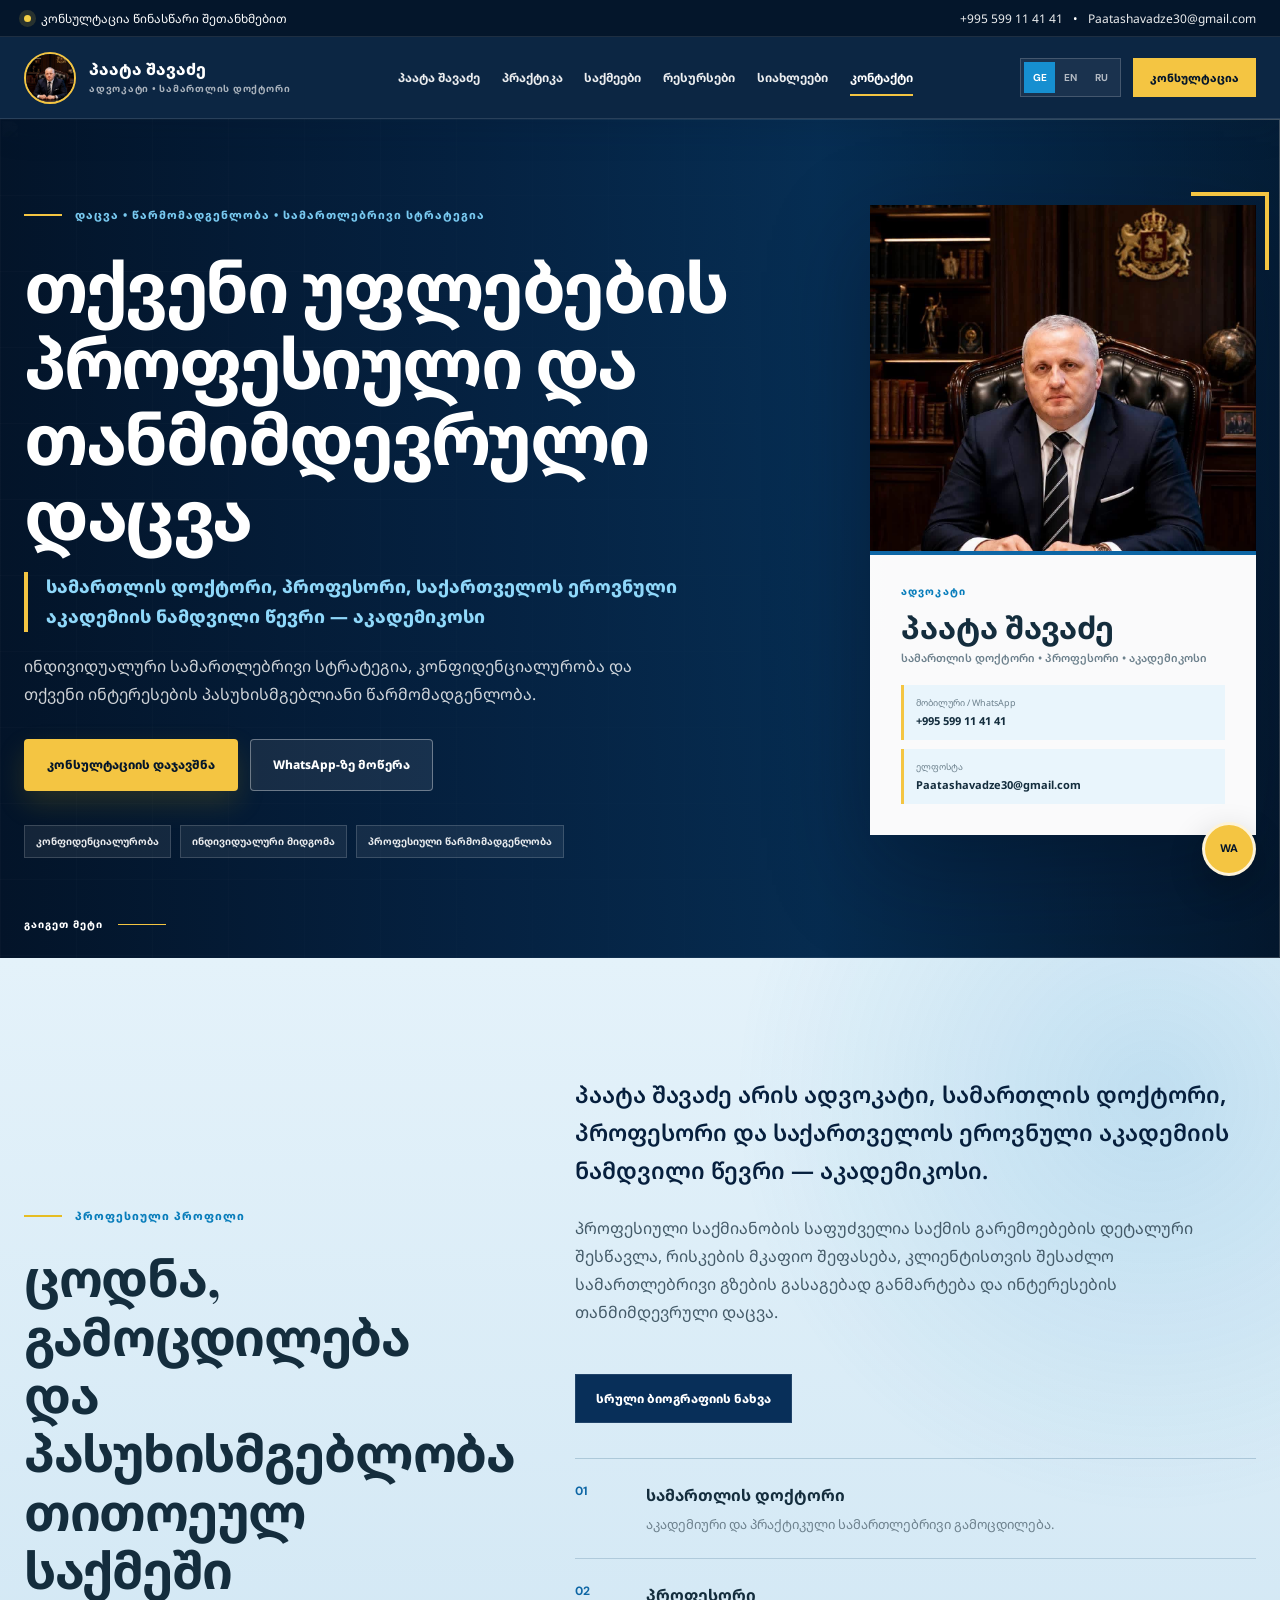
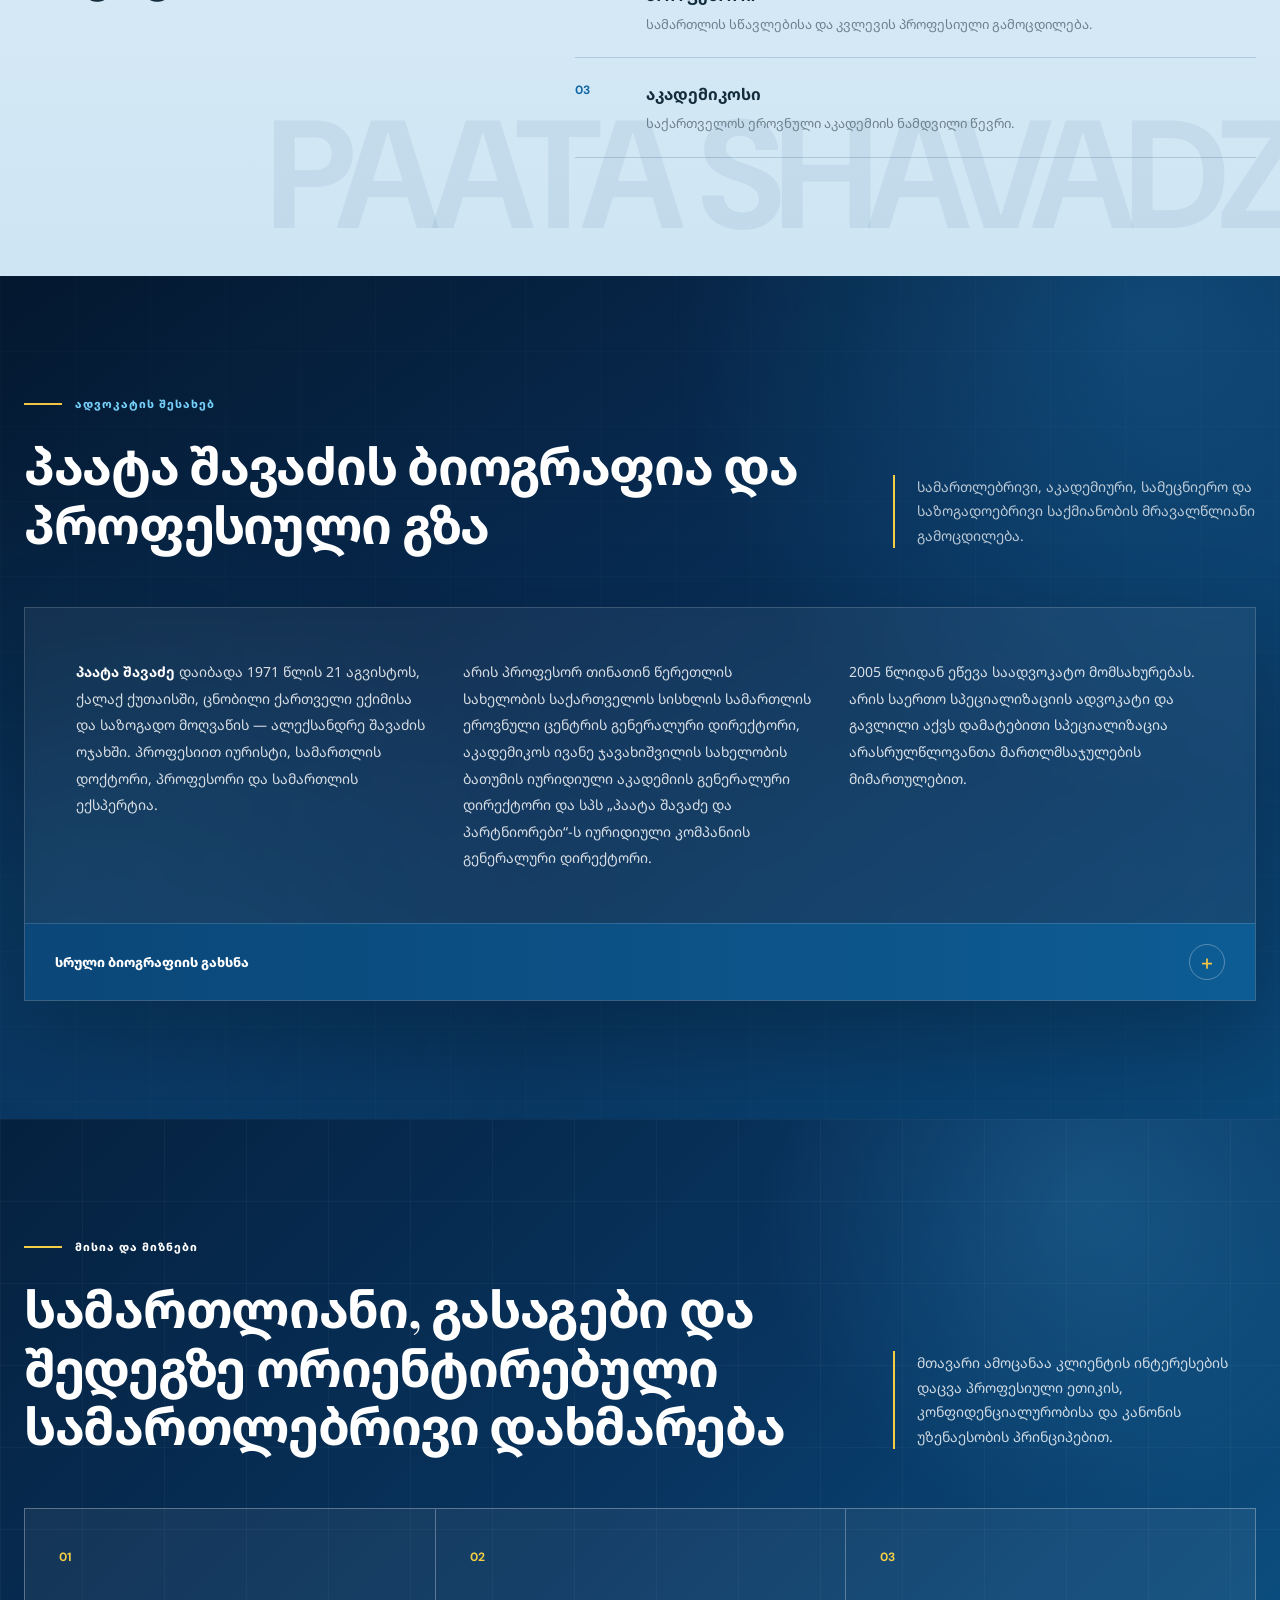
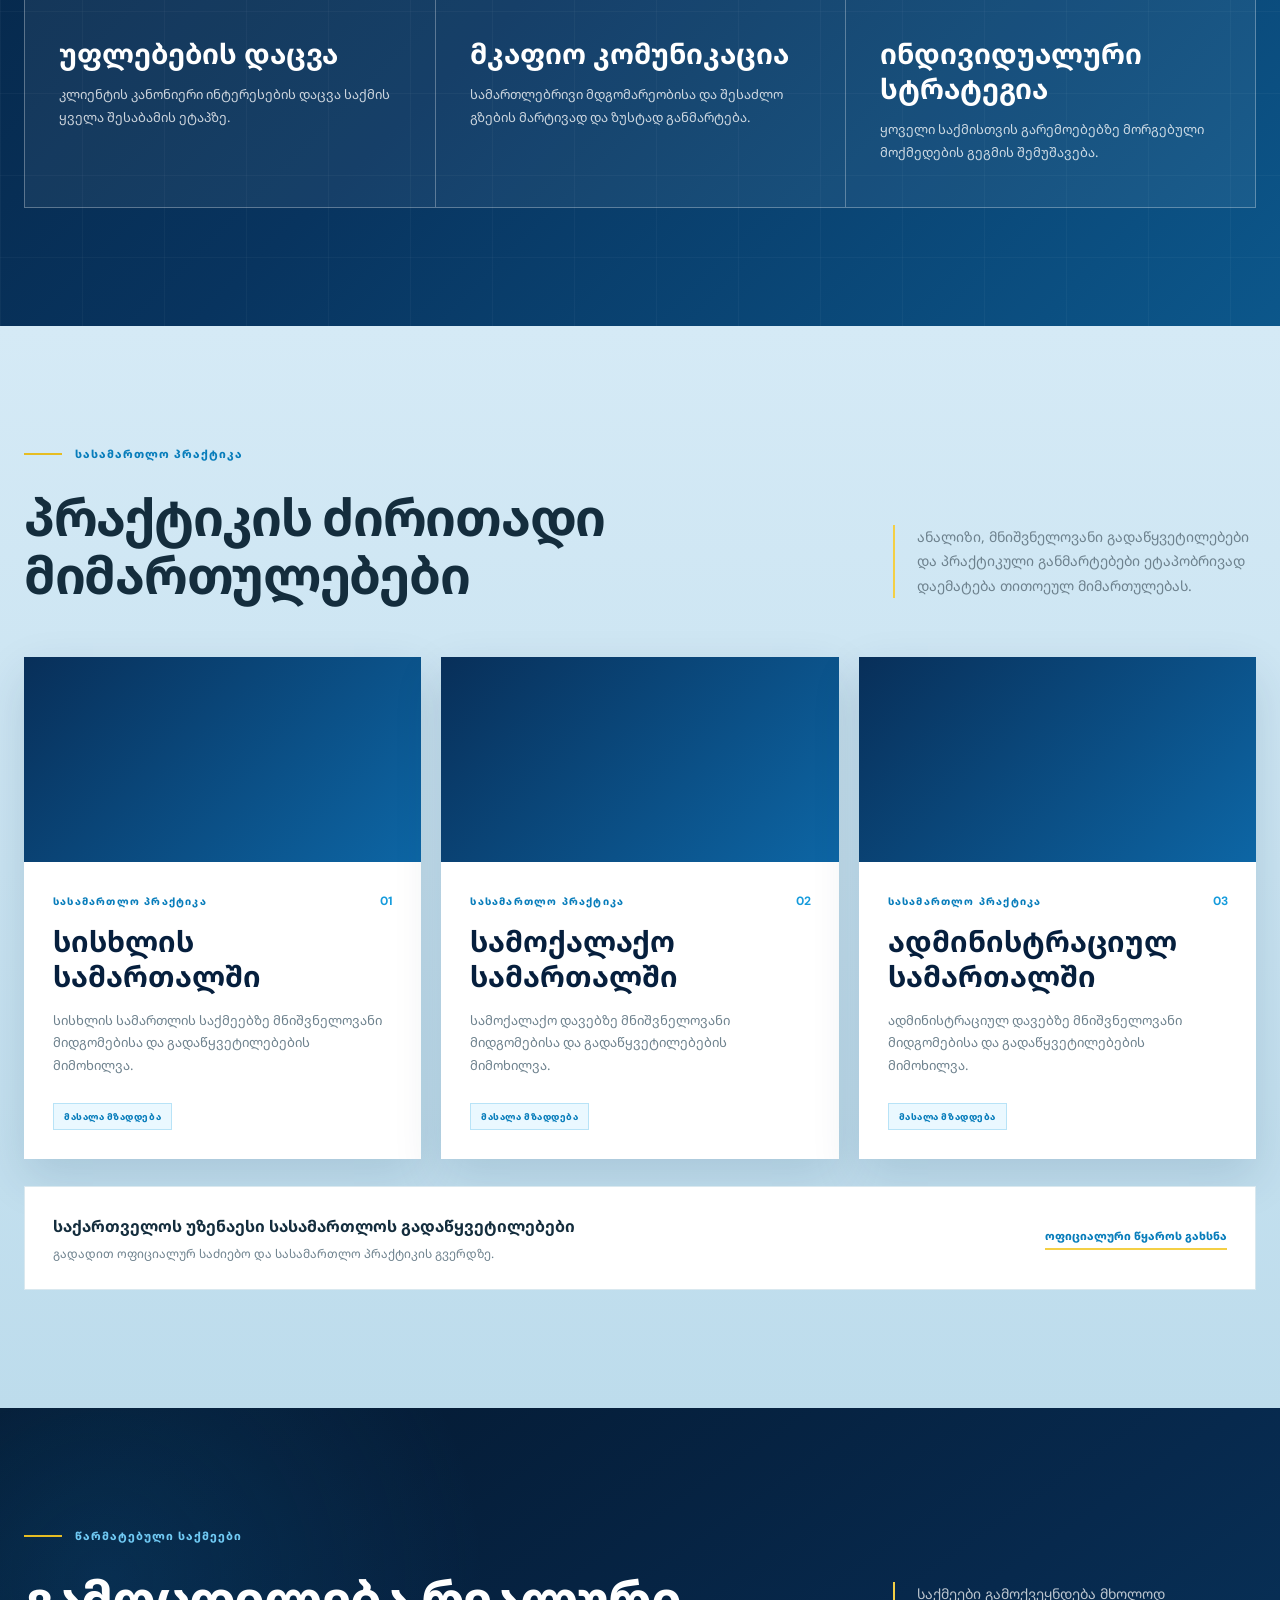
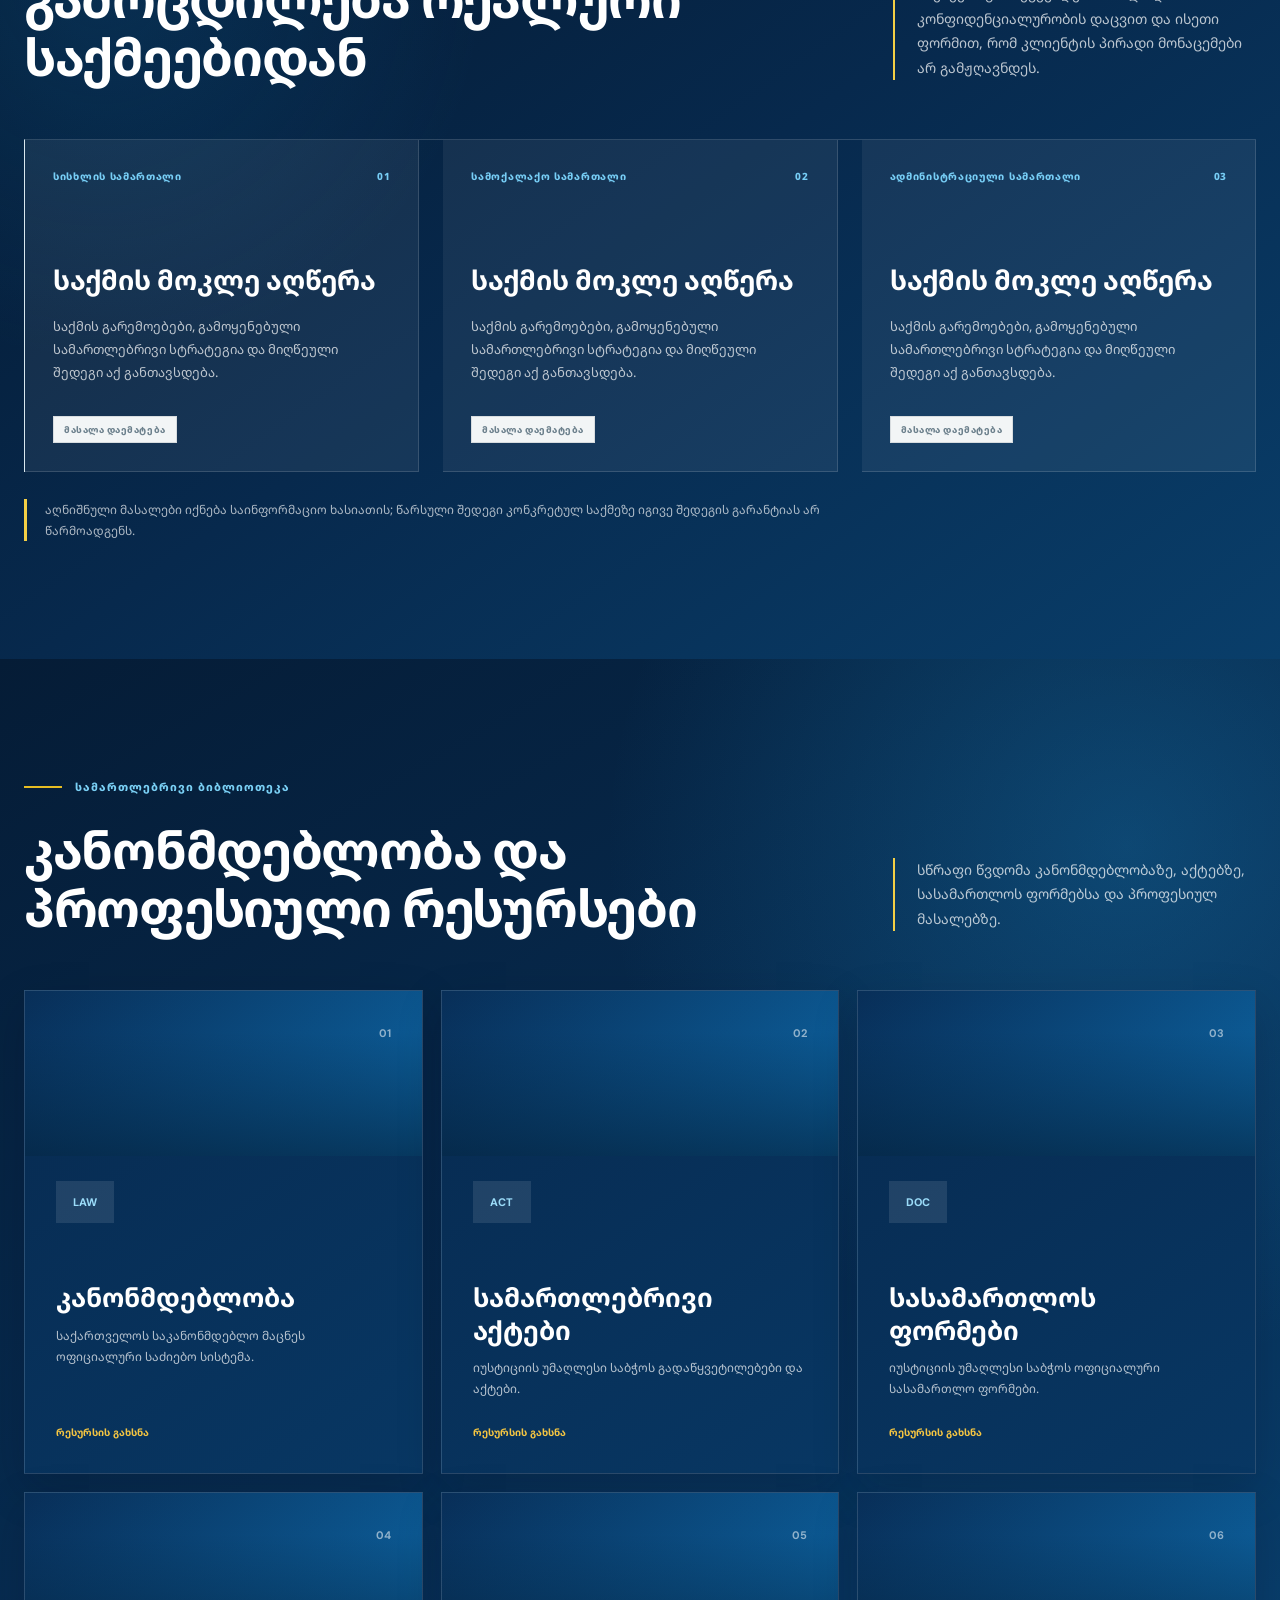
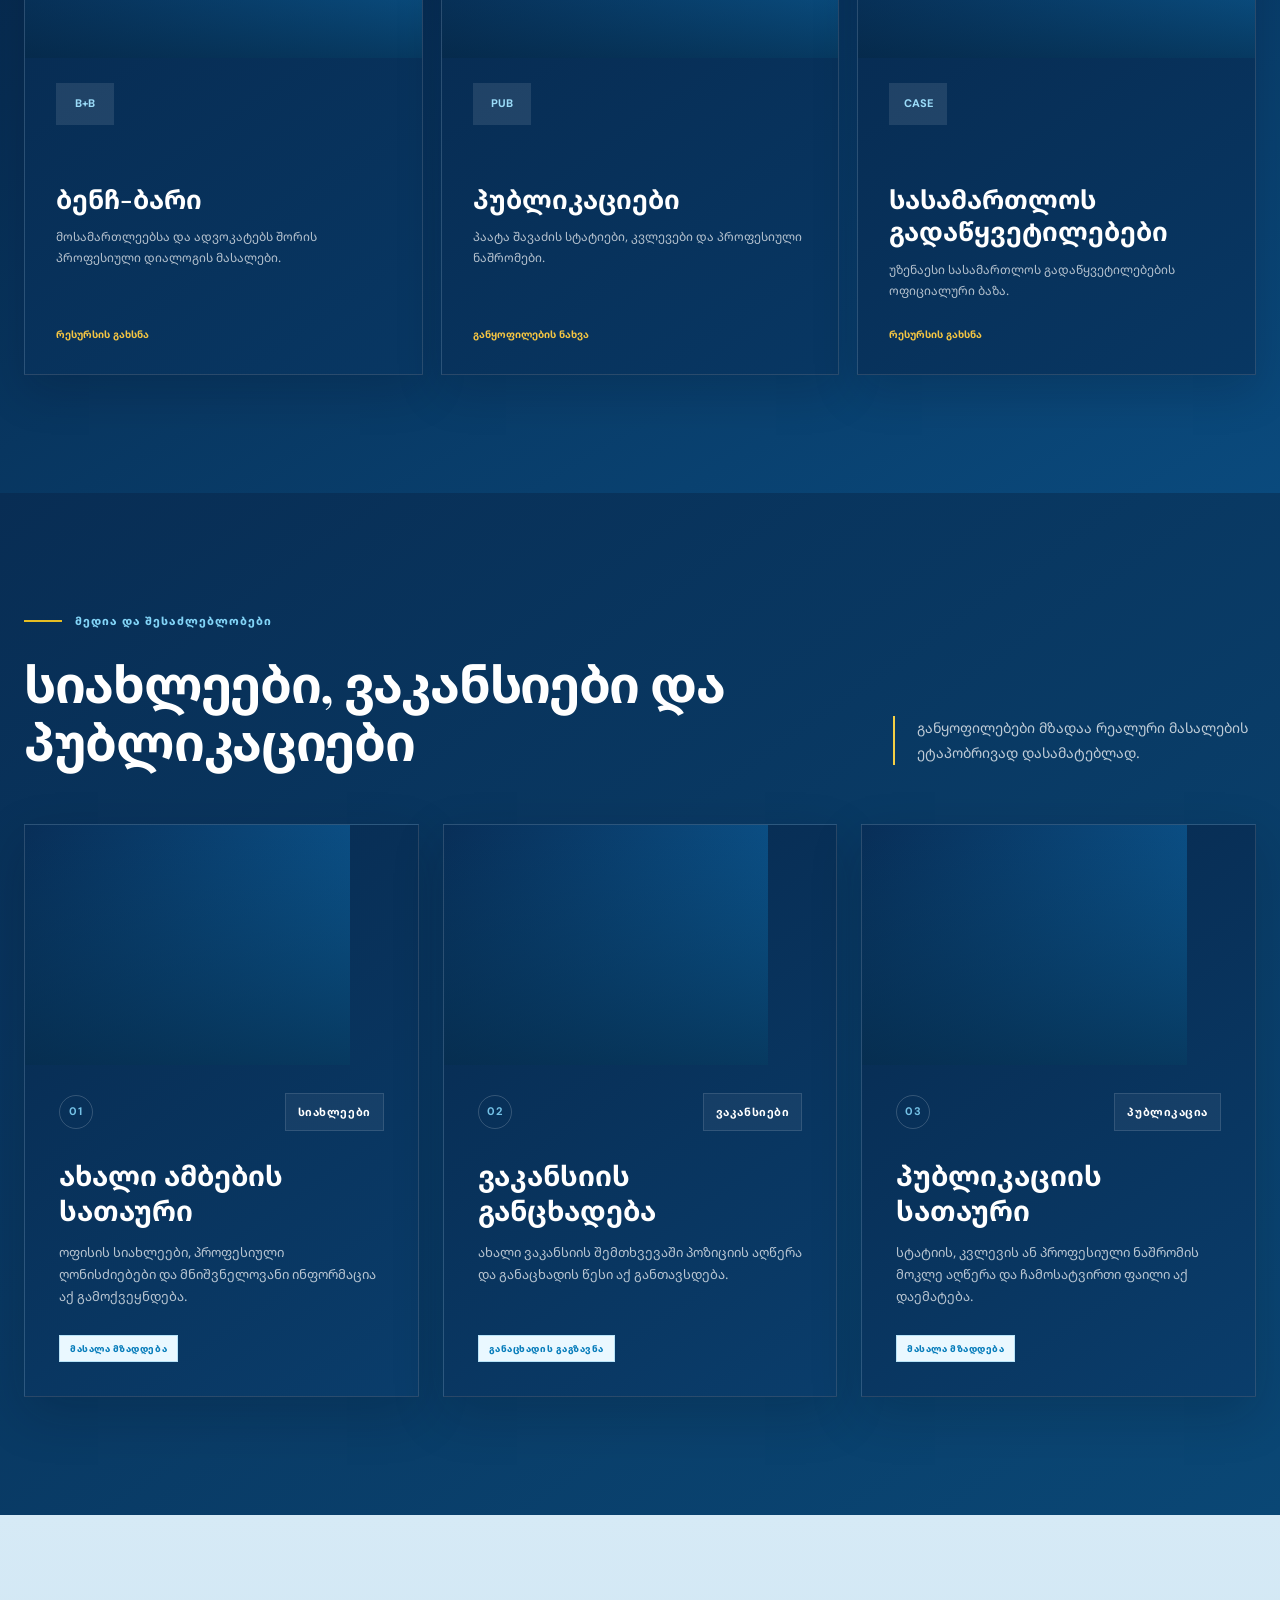
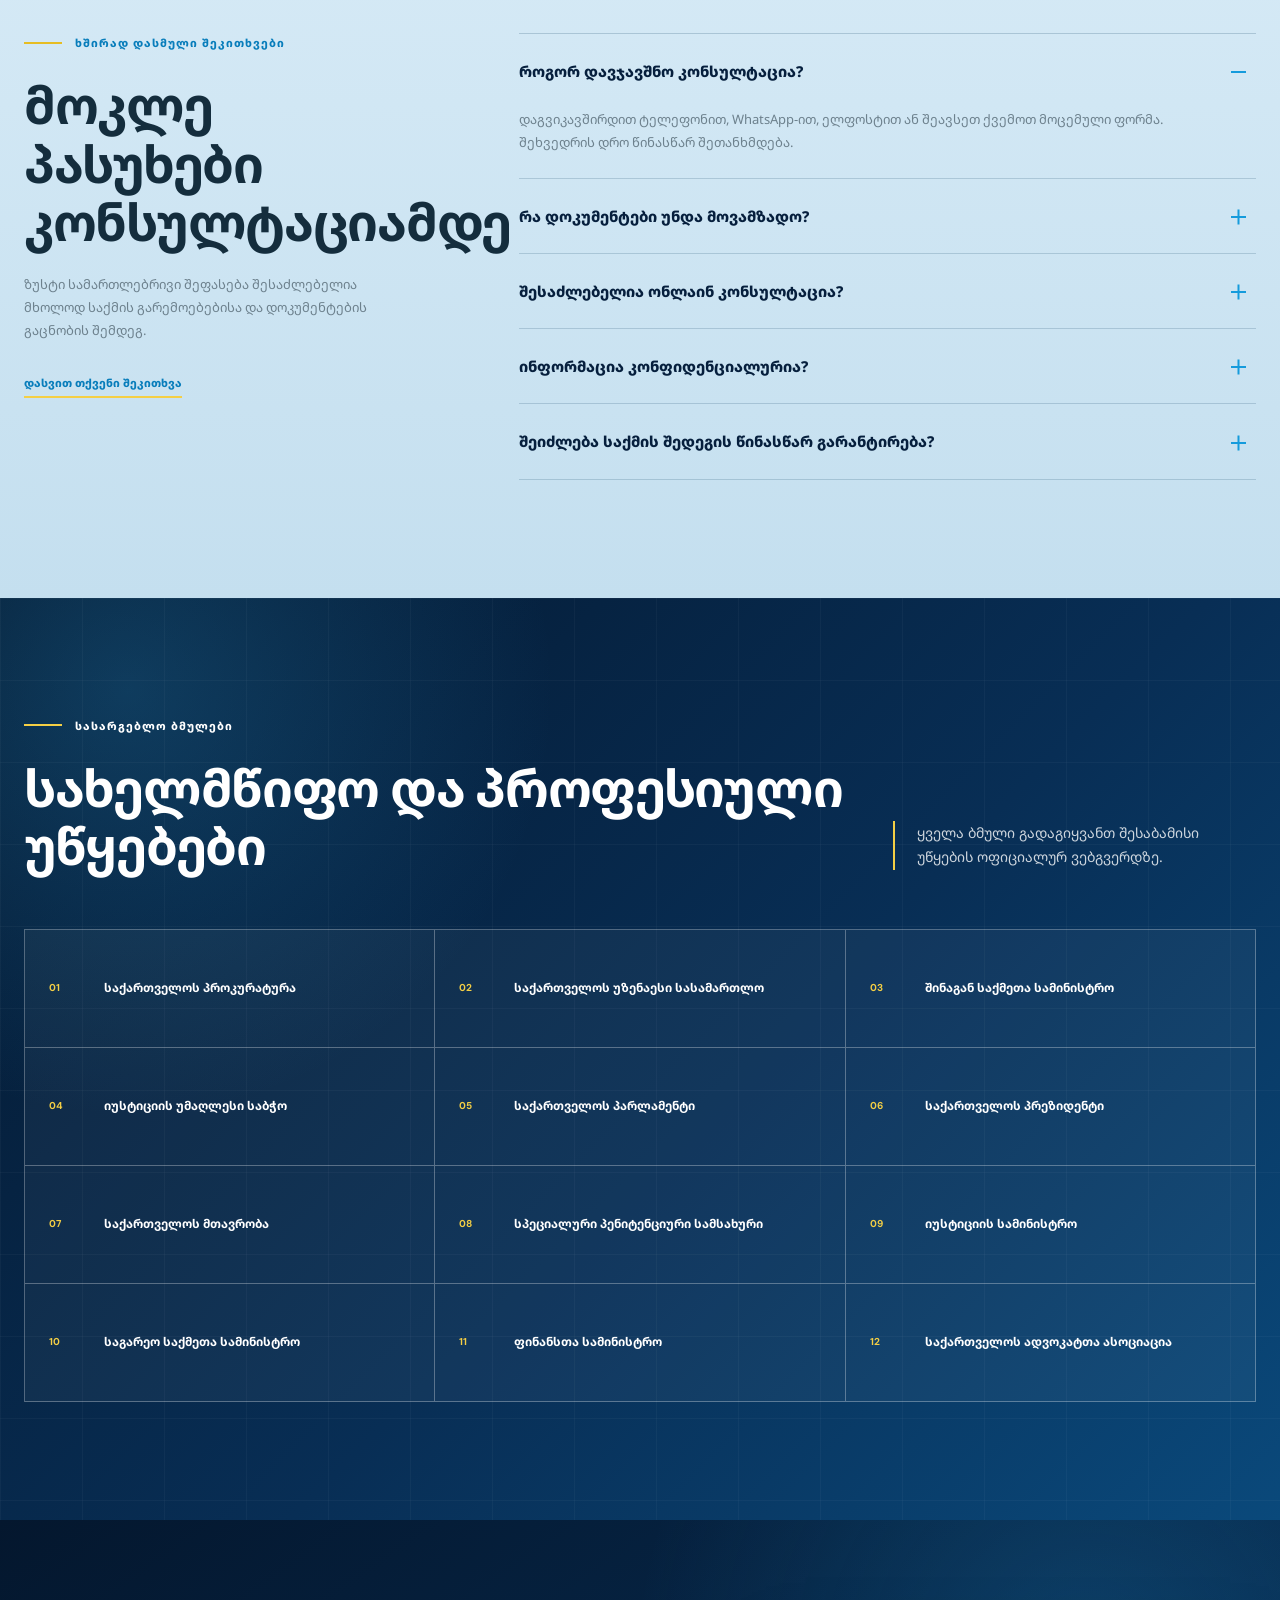
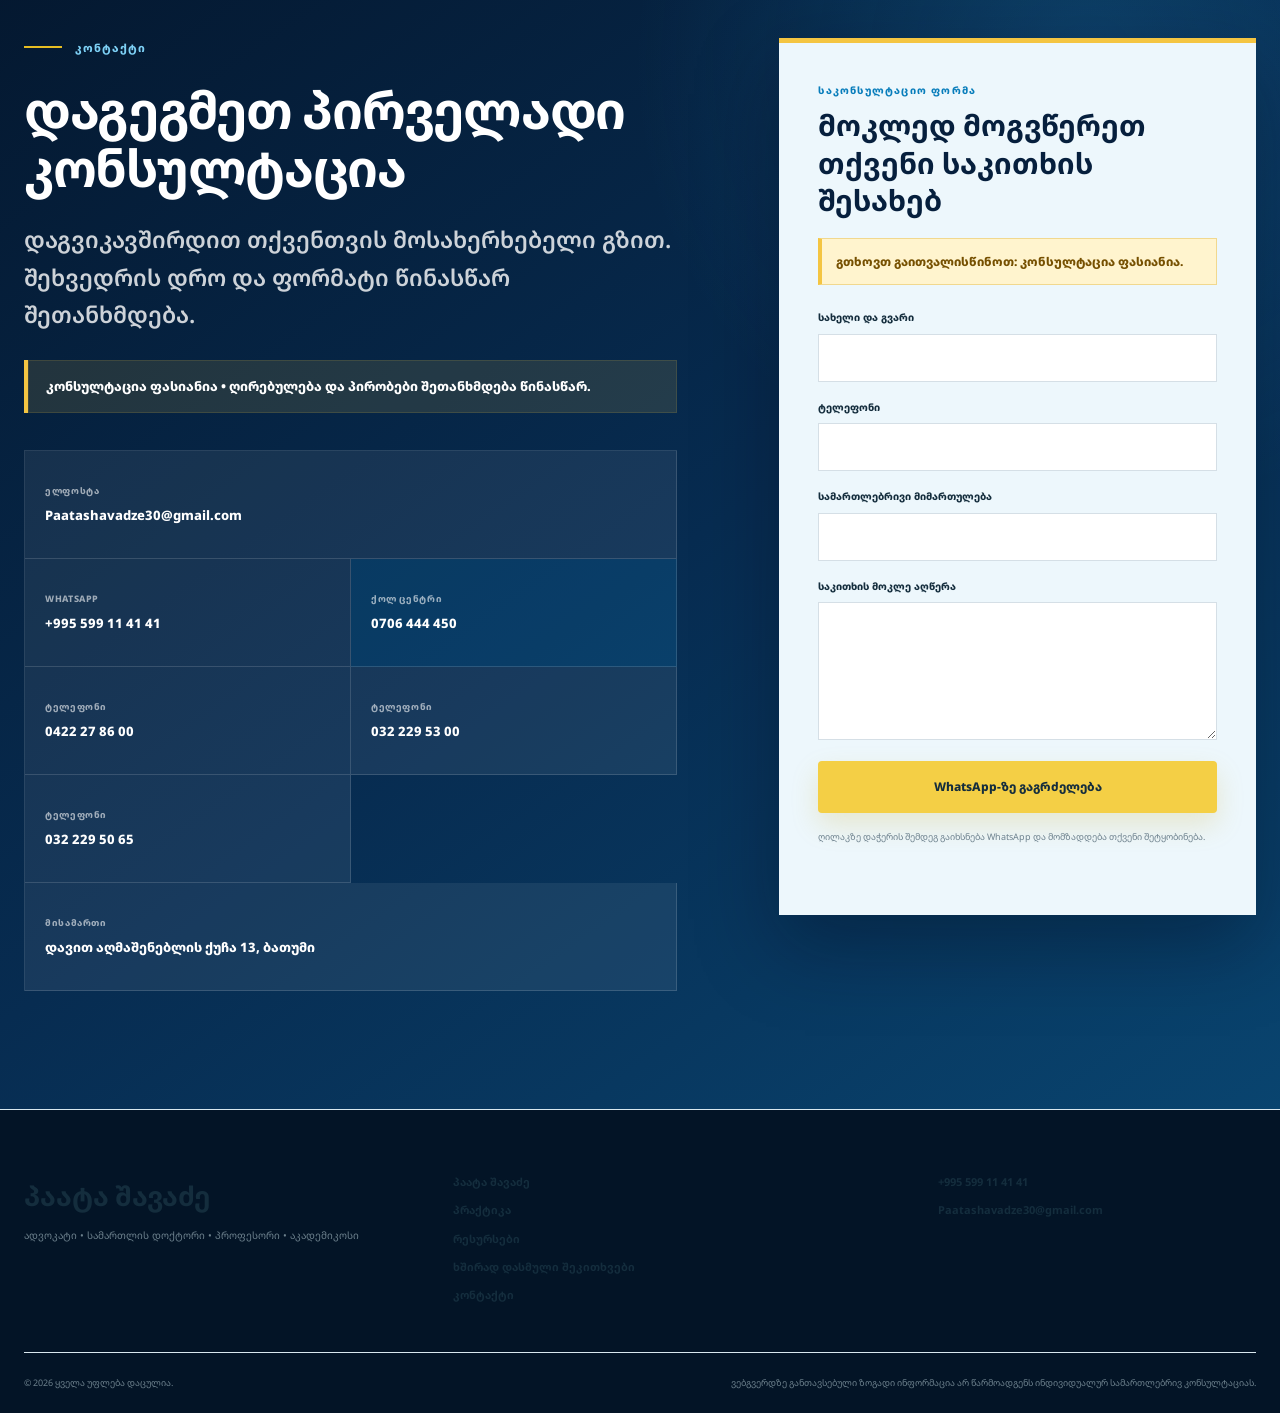
==== commit 0475d247: "Finalize mobile responsive design and content integration" ====
--- a/index.html
+++ b/index.html
@@ -11,10 +11,12 @@
 
     <title>პაატა შავაძე | ადვოკატი</title>
 
+    <link rel="icon" href="data:image/svg+xml,%3Csvg xmlns='http://www.w3.org/2000/svg' viewBox='0 0 64 64'%3E%3Crect width='64' height='64' rx='12' fill='%230d3b66'/%3E%3Ctext x='32' y='41' text-anchor='middle' font-family='Arial' font-size='27' font-weight='700' fill='%23f4cf45'%3EPS%3C/text%3E%3C/svg%3E">
     <link rel="preconnect" href="https://fonts.googleapis.com">
     <link rel="preconnect" href="https://fonts.gstatic.com" crossorigin>
     <link href="https://fonts.googleapis.com/css2?family=DM+Sans:wght@400;500;600;700&family=Noto+Sans+Georgian:wght@400;500;600;700;800&family=Playfair+Display:wght@600;700&display=swap" rel="stylesheet">
     <link rel="stylesheet" href="style.css">
+    <script src="https://cdn.jsdelivr.net/npm/@supabase/supabase-js@2"></script>
     <script src="script.js" defer></script>
 
     <script type="application/ld+json">
@@ -688,7 +690,7 @@
                     </p>
                 </div>
 
-                <div class="cases-grid">
+                <div class="cases-grid" id="dynamicCases">
                     <article class="case-card reveal">
                         <div class="case-topline">
                             <span data-i18n="caseCategoryCriminal">
@@ -1547,6 +1549,8 @@
         aria-label="გვერდის დასაწყისში დაბრუნება"
     >
         ↑
-    </button>
+
+     </button>
+
 </body>
 </html>
--- a/style.css
+++ b/style.css
@@ -3457,4 +3457,980 @@
             #082f59,
             #0d66a5
         );
+}
+/* =========================================================
+   SUCCESSFUL CASES — RESPONSIVE GRID
+========================================================= */
+/* =========================================================
+   SUCCESSFUL CASES — PREMIUM SINGLE CARD
+========================================================= */
+
+/* როდესაც მხოლოდ 1 საქმეა */
+#dynamicCases:has(.case-card:only-child) {
+    display: flex;
+    justify-content: center;
+}
+
+#dynamicCases:has(.case-card:only-child) .case-card {
+    width: min(100%, 900px);
+    min-height: 260px;
+
+    padding: 34px 38px;
+
+    display: flex;
+    flex-direction: column;
+
+    margin: 0 auto;
+}
+
+/* კატეგორია + ნომერი */
+#dynamicCases:has(.case-card:only-child) .case-topline {
+    width: 100%;
+    margin-bottom: 28px;
+}
+
+/* საქმის სათაური */
+#dynamicCases:has(.case-card:only-child) .case-card h3 {
+    max-width: 720px;
+    margin-bottom: 14px;
+}
+
+/* აღწერა */
+#dynamicCases:has(.case-card:only-child) .case-card p {
+    max-width: 720px;
+    line-height: 1.75;
+    margin-bottom: 28px;
+}
+
+/* შედეგის ღილაკი/ნიშანი */
+#dynamicCases:has(.case-card:only-child) .status-pill {
+    margin-top: auto;
+    align-self: flex-start;
+}
+
+/* Tablet */
+@media (max-width: 980px) {
+    #dynamicCases:has(.case-card:only-child) .case-card {
+        width: 100%;
+        min-height: auto;
+        padding: 30px;
+    }
+}
+
+/* Mobile */
+@media (max-width: 680px) {
+    #dynamicCases:has(.case-card:only-child) .case-card {
+        padding: 24px 20px;
+    }
+
+    #dynamicCases:has(.case-card:only-child) .case-topline {
+        margin-bottom: 20px;
+    }
+}
+#dynamicCases {
+    display: grid;
+    grid-template-columns: repeat(3, minmax(0, 1fr));
+    gap: 24px;
+}
+
+
+/* 1 card */
+#dynamicCases:has(.case-card:only-child) {
+    grid-template-columns: minmax(0, 1fr);
+}
+
+#dynamicCases:has(.case-card:only-child) .case-card {
+    width: 100%;
+    max-width: none;
+}
+
+
+/* 2 cards */
+#dynamicCases:has(.case-card:nth-child(2):last-child) {
+    grid-template-columns: repeat(2, minmax(0, 1fr));
+}
+
+
+/* 3+ cards */
+#dynamicCases:has(.case-card:nth-child(3)) {
+    grid-template-columns: repeat(3, minmax(0, 1fr));
+}
+
+
+/* Make cards fill their grid cells */
+#dynamicCases .case-card {
+    height: 100%;
+    width: 100%;
+}
+
+
+/* Tablet */
+@media (max-width: 980px) {
+    #dynamicCases,
+    #dynamicCases:has(.case-card:nth-child(3)),
+    #dynamicCases:has(.case-card:nth-child(2):last-child) {
+        grid-template-columns: repeat(2, minmax(0, 1fr));
+    }
+
+    #dynamicCases:has(.case-card:only-child) {
+        grid-template-columns: minmax(0, 1fr);
+    }
+}
+
+
+/* Mobile */
+@media (max-width: 680px) {
+    #dynamicCases,
+    #dynamicCases:has(.case-card:nth-child(3)),
+    #dynamicCases:has(.case-card:nth-child(2):last-child),
+    #dynamicCases:has(.case-card:only-child) {
+        grid-template-columns: 1fr;
+    }
+}
+/* =========================================================
+   SUCCESSFUL CASES — PREMIUM SINGLE CARD LAYOUT
+========================================================= */
+
+/* საერთო ბარათი */
+#dynamicCases .case-card {
+    position: relative;
+    overflow: hidden;
+    min-height: 280px;
+    padding: 34px 36px;
+}
+
+
+/* 1 საქმე — პრემიუმ ჰორიზონტალური ბარათი */
+#dynamicCases:has(.case-card:only-child) .case-card {
+    display: grid;
+    grid-template-columns: minmax(0, 1.5fr) minmax(220px, 0.7fr);
+    grid-template-areas:
+        "topline topline"
+        "title result"
+        "description result";
+    column-gap: 48px;
+    row-gap: 18px;
+    align-items: start;
+}
+
+
+/* ზედა ხაზი */
+#dynamicCases:has(.case-card:only-child) .case-topline {
+    grid-area: topline;
+    margin-bottom: 8px;
+}
+
+
+/* სათაური */
+#dynamicCases:has(.case-card:only-child) .case-card h3 {
+    grid-area: title;
+    max-width: 700px;
+    margin: 0;
+    font-size: clamp(1.55rem, 2vw, 2.3rem);
+    line-height: 1.2;
+}
+
+
+/* აღწერა */
+#dynamicCases:has(.case-card:only-child) .case-card p {
+    grid-area: description;
+    max-width: 760px;
+    margin: 0;
+    font-size: 1rem;
+    line-height: 1.75;
+}
+
+
+/* შედეგის ბეჯი */
+#dynamicCases:has(.case-card:only-child) .status-pill {
+    grid-area: result;
+    align-self: center;
+    justify-self: end;
+    width: fit-content;
+    max-width: 260px;
+    padding: 12px 18px;
+    text-align: center;
+    line-height: 1.4;
+}
+
+
+/* რბილი დეკორატიული ეფექტი */
+#dynamicCases:has(.case-card:only-child) .case-card::after {
+    content: "";
+    position: absolute;
+    width: 220px;
+    height: 220px;
+    right: -80px;
+    bottom: -100px;
+    border: 1px solid rgba(255, 255, 255, 0.08);
+    border-radius: 50%;
+    pointer-events: none;
+}
+
+
+/* 2 საქმე */
+#dynamicCases:has(.case-card:nth-child(2):last-child) .case-card {
+    min-height: 300px;
+    padding: 30px;
+}
+
+
+/* 3+ საქმე */
+#dynamicCases:has(.case-card:nth-child(3)) .case-card {
+    min-height: 320px;
+    padding: 28px;
+}
+
+
+/* Tablet */
+@media (max-width: 980px) {
+    #dynamicCases:has(.case-card:only-child) .case-card {
+        grid-template-columns: 1fr;
+        grid-template-areas:
+            "topline"
+            "title"
+            "description"
+            "result";
+        row-gap: 18px;
+    }
+
+    #dynamicCases:has(.case-card:only-child) .status-pill {
+        justify-self: start;
+    }
+}
+
+
+/* Mobile */
+@media (max-width: 680px) {
+    #dynamicCases .case-card {
+        min-height: auto;
+        padding: 24px 22px;
+    }
+
+    #dynamicCases:has(.case-card:only-child) .case-card h3 {
+        font-size: 1.5rem;
+    }
+
+    #dynamicCases:has(.case-card:only-child) .case-card p {
+        font-size: 0.96rem;
+        line-height: 1.65;
+    }
+}
+/* =========================================================
+   NEWS / VACANCIES / PUBLICATIONS — PREMIUM CARDS
+========================================================= */
+
+.updates-grid {
+    display: grid;
+    grid-template-columns: repeat(3, minmax(0, 1fr));
+    gap: 24px;
+    align-items: stretch;
+}
+
+.updates-grid .update-card {
+    height: 100%;
+    min-height: 520px;
+
+    display: flex;
+    flex-direction: column;
+
+    overflow: hidden;
+}
+
+.updates-grid .update-image {
+    width: 100%;
+    aspect-ratio: 16 / 9;
+    overflow: hidden;
+}
+
+.updates-grid .update-image img {
+    width: 100%;
+    height: 100%;
+    object-fit: cover;
+
+    transition:
+        transform 0.45s ease,
+        filter 0.45s ease;
+}
+
+.updates-grid .update-card:hover .update-image img {
+    transform: scale(1.04);
+}
+
+
+/* ზედა პატარა ხაზი — ნომერი / კატეგორია */
+
+.updates-grid .update-card-head {
+    display: flex;
+    align-items: center;
+    justify-content: space-between;
+
+    gap: 16px;
+
+    margin-bottom: 24px;
+}
+
+.updates-grid .update-card-head span {
+    font-size: 12px;
+    font-weight: 700;
+    letter-spacing: 0.12em;
+    opacity: 0.9;
+}
+
+.updates-grid .update-card-head small {
+    font-size: 11px;
+    font-weight: 700;
+    letter-spacing: 0.05em;
+    text-transform: uppercase;
+}
+
+
+/* სათაური */
+
+.updates-grid .update-card h3 {
+    margin-bottom: 14px;
+
+    line-height: 1.25;
+
+    overflow-wrap: anywhere;
+}
+
+
+/* აღწერა */
+
+.updates-grid .update-card > p {
+    line-height: 1.7;
+
+    margin-bottom: 26px;
+
+    overflow-wrap: anywhere;
+}
+
+
+/* ქვედა ღილაკი ყოველთვის ერთ ხაზზე დაჯდეს */
+
+.updates-grid .update-card > .status-pill,
+.updates-grid .update-card > a.status-pill {
+    margin-top: auto;
+    align-self: flex-start;
+
+    text-decoration: none;
+}
+
+
+/* Hover */
+
+.updates-grid .update-card {
+    transition:
+        transform 0.25s ease,
+        border-color 0.25s ease,
+        box-shadow 0.25s ease;
+}
+
+.updates-grid .update-card:hover {
+    transform: translateY(-4px);
+}
+
+
+/* 4+ ბარათზე შემდეგ ხაზზე გადავიდეს */
+
+@media (max-width: 1100px) {
+    .updates-grid {
+        grid-template-columns: repeat(2, minmax(0, 1fr));
+    }
+}
+
+
+/* Mobile */
+
+@media (max-width: 700px) {
+    .updates-grid {
+        grid-template-columns: 1fr;
+        gap: 20px;
+    }
+
+    .updates-grid .update-card {
+        min-height: auto;
+    }
+}
+/* =========================================================
+   UPDATES — PREMIUM CARD POLISH
+========================================================= */
+
+.updates-grid {
+    align-items: stretch;
+}
+
+.updates-grid .update-card {
+    height: 100%;
+    min-height: 520px;
+
+    display: flex;
+    flex-direction: column;
+
+    overflow: hidden;
+}
+
+/* ყველა ფოტო ერთი ზომის */
+.updates-grid .update-image {
+    height: 240px;
+    flex-shrink: 0;
+    overflow: hidden;
+}
+
+.updates-grid .update-image img {
+    width: 100%;
+    height: 100%;
+    object-fit: cover;
+}
+
+/* ზედა ნომერი / კატეგორია */
+.updates-grid .update-card-head {
+    display: flex;
+    align-items: center;
+    justify-content: space-between;
+
+    margin-bottom: 26px;
+}
+
+.updates-grid .update-card-head span {
+    min-width: 34px;
+    height: 34px;
+
+    display: inline-flex;
+    align-items: center;
+    justify-content: center;
+
+    border: 1px solid rgba(255, 255, 255, 0.2);
+    border-radius: 50%;
+
+    font-size: 11px;
+    font-weight: 700;
+    letter-spacing: 0.05em;
+}
+
+.updates-grid .update-card-head small {
+    padding: 8px 12px;
+
+    border: 1px solid rgba(255, 255, 255, 0.12);
+    background: rgba(255, 255, 255, 0.05);
+
+    font-weight: 700;
+}
+
+/* სათაურები ერთნაირად ლაგდება */
+.updates-grid .update-card h3 {
+    min-height: 70px;
+
+    margin-bottom: 14px;
+
+    line-height: 1.25;
+    overflow-wrap: anywhere;
+}
+
+/* აღწერა */
+.updates-grid .update-card p {
+    margin-bottom: 28px;
+    line-height: 1.7;
+
+    overflow-wrap: anywhere;
+}
+
+/* ღილაკი ყოველთვის ქვემოთ */
+.updates-grid .update-card > .status-pill,
+.updates-grid .update-card > a.status-pill {
+    margin-top: auto;
+    align-self: flex-start;
+}
+
+/* მობილური */
+@media (max-width: 680px) {
+    .updates-grid .update-card {
+        min-height: auto;
+    }
+
+    .updates-grid .update-image {
+        height: 210px;
+    }
+
+    .updates-grid .update-card h3 {
+        min-height: auto;
+    }
+}
+/* =========================================================
+   VACANCY APPLY BUTTON
+========================================================= */
+
+.vacancy-apply-button {
+    text-decoration: none;
+    cursor: pointer;
+}
+
+.vacancy-apply-button:hover {
+    transform: translateY(-2px);
+}
+/* =========================================================
+   MOBILE FINAL FIX
+   MENU + HERO + HORIZONTAL OVERFLOW
+========================================================= */
+
+@media (max-width: 680px) {
+
+    /* =========================================
+       PAGE WIDTH FIX
+    ========================================= */
+
+    html,
+    body {
+        width: 100%;
+        max-width: 100%;
+        overflow-x: hidden !important;
+    }
+
+    body {
+        position: relative;
+    }
+
+
+    /* =========================================
+       MOBILE MENU
+       დახურულ მდგომარეობაში საერთოდ ქრება
+    ========================================= */
+
+    .main-navigation,
+    .site-header.scrolled .main-navigation {
+        display: none !important;
+
+        position: fixed;
+
+        top: 102px;
+        right: 0;
+        bottom: 0;
+        left: 0;
+
+        z-index: 5000;
+
+        width: 100% !important;
+        max-width: 100% !important;
+        height: auto;
+
+        margin: 0;
+        padding: 20px 20px 32px;
+
+        transform: none !important;
+
+        background: var(--white);
+
+        box-shadow: none;
+
+        overflow-x: hidden;
+        overflow-y: auto;
+
+        overscroll-behavior: contain;
+        -webkit-overflow-scrolling: touch;
+    }
+
+
+    /*
+       როცა Header უკვე ზემოთ არის მიწებებული,
+       topbar აღარ არის ეკრანზე
+    */
+
+    .site-header.scrolled .main-navigation {
+        top: 68px;
+    }
+
+
+    /* გახსნილი მენიუ */
+
+    .main-navigation.open {
+        display: flex !important;
+
+        flex-direction: column;
+        align-items: stretch;
+        justify-content: flex-start;
+
+        gap: 0;
+    }
+
+
+    /* მენიუს ბმულები */
+
+    .main-navigation a {
+        width: 100%;
+
+        min-height: 56px;
+
+        display: flex;
+        align-items: center;
+
+        padding: 14px 4px;
+
+        border-bottom: 1px solid var(--line);
+
+        font-size: 14px;
+        line-height: 1.35;
+
+        white-space: normal;
+    }
+
+
+    /*
+       მენიუს scrollbar მუშაობს,
+       მაგრამ ვიზუალურად აღარ ტოვებს
+       იმ დიდ თეთრ ზოლს
+    */
+
+    .main-navigation {
+        scrollbar-width: none;
+    }
+
+    .main-navigation::-webkit-scrollbar {
+        display: none;
+        width: 0;
+        height: 0;
+    }
+
+
+    /* =========================================
+       HAMBURGER BUTTON
+    ========================================= */
+
+    .mobile-menu-button {
+        position: relative;
+
+        z-index: 5100;
+
+        flex: 0 0 44px;
+
+        width: 44px;
+        height: 44px;
+
+        touch-action: manipulation;
+
+        -webkit-tap-highlight-color: transparent;
+    }
+
+
+    /* =========================================
+       LOCK BODY WHEN MENU IS OPEN
+    ========================================= */
+
+    body.menu-open {
+        overflow: hidden !important;
+    }
+
+
+    /* =========================================
+       HERO WIDTH FIX
+    ========================================= */
+
+    .hero,
+    .hero-content,
+    .hero-copy {
+        min-width: 0;
+        max-width: 100%;
+    }
+
+    .hero-copy {
+        width: 100%;
+    }
+
+
+    /* მთავარი სათაური */
+
+    .hero h1 {
+        width: 100%;
+        max-width: 100%;
+
+        margin-right: 0;
+
+        font-size: clamp(
+            34px,
+            10vw,
+            44px
+        );
+
+        line-height: 1.1;
+
+        letter-spacing: -0.025em;
+
+        overflow-wrap: anywhere;
+
+        word-break: normal;
+    }
+
+
+    /* ზედა პატარა ტექსტი */
+
+    .eyebrow {
+        width: 100%;
+        max-width: 100%;
+
+        align-items: flex-start;
+    }
+
+    .eyebrow > span:last-child {
+        min-width: 0;
+
+        overflow-wrap: anywhere;
+    }
+
+
+    /* პროფესიული სტატუსი */
+
+    .hero-credential {
+        width: 100%;
+        max-width: 100%;
+
+        padding-left: 14px;
+
+        font-size: 13px;
+
+        line-height: 1.6;
+
+        overflow-wrap: anywhere;
+    }
+
+
+    /* აღწერა */
+
+    .hero-text {
+        width: 100%;
+        max-width: 100%;
+
+        font-size: 14px;
+
+        line-height: 1.7;
+
+        overflow-wrap: anywhere;
+    }
+
+
+    /* =========================================
+       HERO BUTTONS
+    ========================================= */
+
+    .hero-actions {
+        width: 100%;
+
+        display: grid;
+
+        grid-template-columns: 1fr;
+
+        gap: 10px;
+    }
+
+    .hero-actions .button {
+        width: 100%;
+        max-width: 100%;
+
+        justify-content: center;
+
+        text-align: center;
+    }
+
+
+    /* =========================================
+       TRUST TAGS
+    ========================================= */
+
+    .hero-trust {
+        width: 100%;
+        max-width: 100%;
+
+        display: flex;
+        flex-wrap: wrap;
+
+        gap: 8px;
+    }
+
+    .hero-trust span {
+        max-width: 100%;
+
+        white-space: normal;
+
+        overflow-wrap: anywhere;
+    }
+}
+/* =========================================================
+   MOBILE MENU — FINAL WORKING OVERRIDE
+========================================================= */
+
+@media (max-width: 680px) {
+
+    /*
+       fixed მენიუს სწორად მუშაობისთვის
+    */
+    .site-header,
+    .site-header.scrolled {
+        -webkit-backdrop-filter: none !important;
+        backdrop-filter: none !important;
+    }
+
+
+    /* =========================================
+       MENU PANEL
+    ========================================= */
+
+    .main-navigation,
+    .site-header.scrolled .main-navigation {
+
+        display: flex !important;
+
+        position: fixed !important;
+
+        top: 102px !important;
+        right: 0 !important;
+        bottom: 0 !important;
+        left: 0 !important;
+
+        width: 100% !important;
+        max-width: none !important;
+
+        margin: 0 !important;
+
+        padding: 22px 22px 40px !important;
+
+        flex-direction: column !important;
+        align-items: stretch !important;
+        justify-content: flex-start !important;
+
+        gap: 0 !important;
+
+        background:
+            linear-gradient(
+                160deg,
+                var(--sky-deep),
+                #063b59
+            ) !important;
+
+        overflow-y: auto !important;
+        overflow-x: hidden !important;
+
+        opacity: 0 !important;
+        visibility: hidden !important;
+        pointer-events: none !important;
+
+        transform: translateY(-10px) !important;
+
+        transition:
+            opacity 0.2s ease,
+            transform 0.22s ease,
+            visibility 0.2s ease !important;
+
+        z-index: 9999 !important;
+
+        box-shadow:
+            0 25px 60px
+            rgba(0, 40, 65, 0.28) !important;
+    }
+
+
+    /*
+       როცა გვერდი ჩამოსქროლილია,
+       ზედა ლურჯი topbar აღარ ითვლება
+    */
+
+    .site-header.scrolled .main-navigation {
+        top: 68px !important;
+    }
+
+
+    /* =========================================
+       OPEN STATE
+    ========================================= */
+
+    .main-navigation.open {
+
+        opacity: 1 !important;
+
+        visibility: visible !important;
+
+        pointer-events: auto !important;
+
+        transform: translateY(0) !important;
+    }
+
+
+    /* =========================================
+       MENU LINKS
+    ========================================= */
+
+    .main-navigation a {
+
+        display: flex !important;
+
+        width: 100% !important;
+
+        min-height: 60px;
+
+        align-items: center;
+
+        padding: 16px 4px !important;
+
+        border-bottom:
+            1px solid
+            rgba(255, 255, 255, 0.16) !important;
+
+        color: #ffffff !important;
+
+        font-size: 15px !important;
+
+        font-weight: 700 !important;
+
+        line-height: 1.4 !important;
+
+        letter-spacing: 0.01em;
+
+        white-space: normal !important;
+
+        opacity: 1 !important;
+
+        visibility: visible !important;
+
+        transform: none !important;
+    }
+
+
+    .main-navigation a:hover,
+    .main-navigation a.active {
+        color: var(--yellow) !important;
+    }
+
+
+    .main-navigation a::after {
+        display: none !important;
+    }
+
+
+    /* =========================================
+       HAMBURGER
+    ========================================= */
+
+    .mobile-menu-button {
+
+        position: relative !important;
+
+        z-index: 10001 !important;
+
+        flex: 0 0 44px;
+
+        width: 44px;
+        height: 44px;
+
+        touch-action: manipulation;
+
+        -webkit-tap-highlight-color:
+            transparent;
+    }
+
+
+    /* =========================================
+       BODY LOCK
+    ========================================= */
+
+    body.menu-open {
+        overflow: hidden !important;
+    }
 }
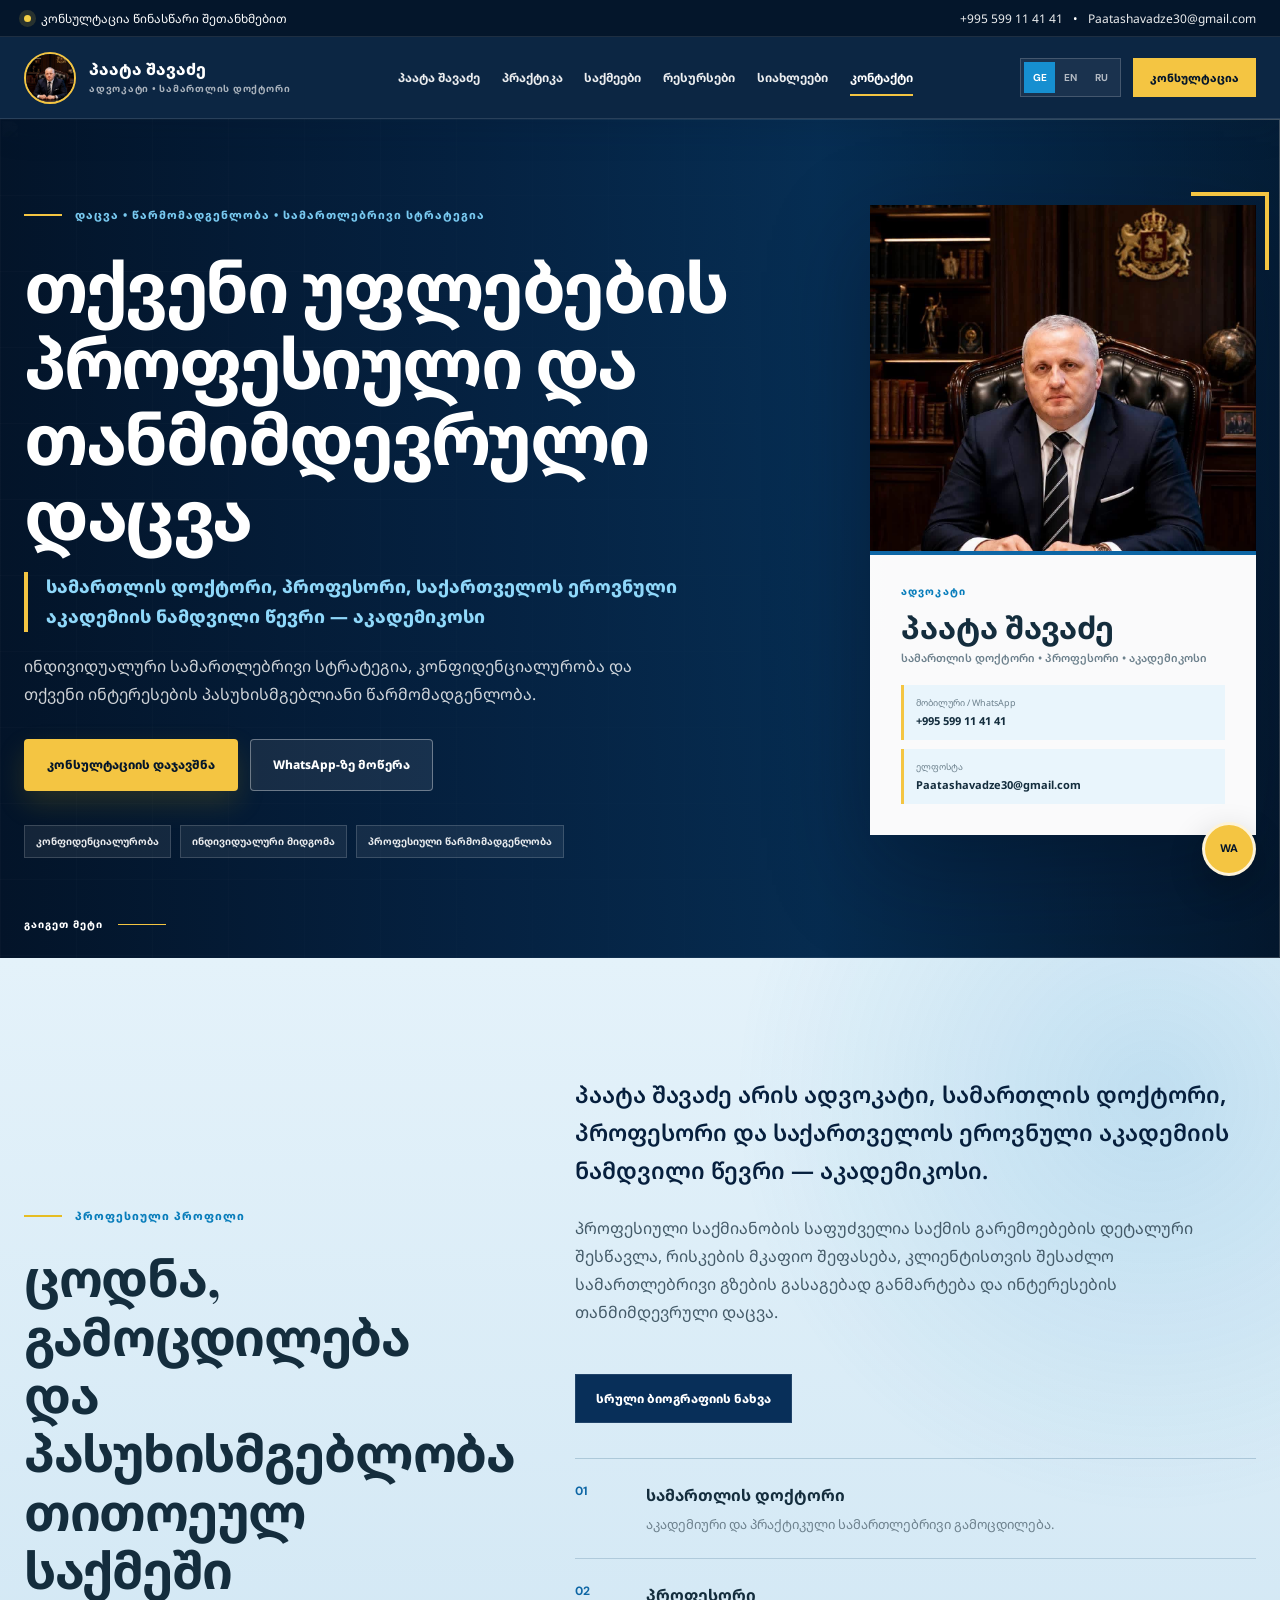
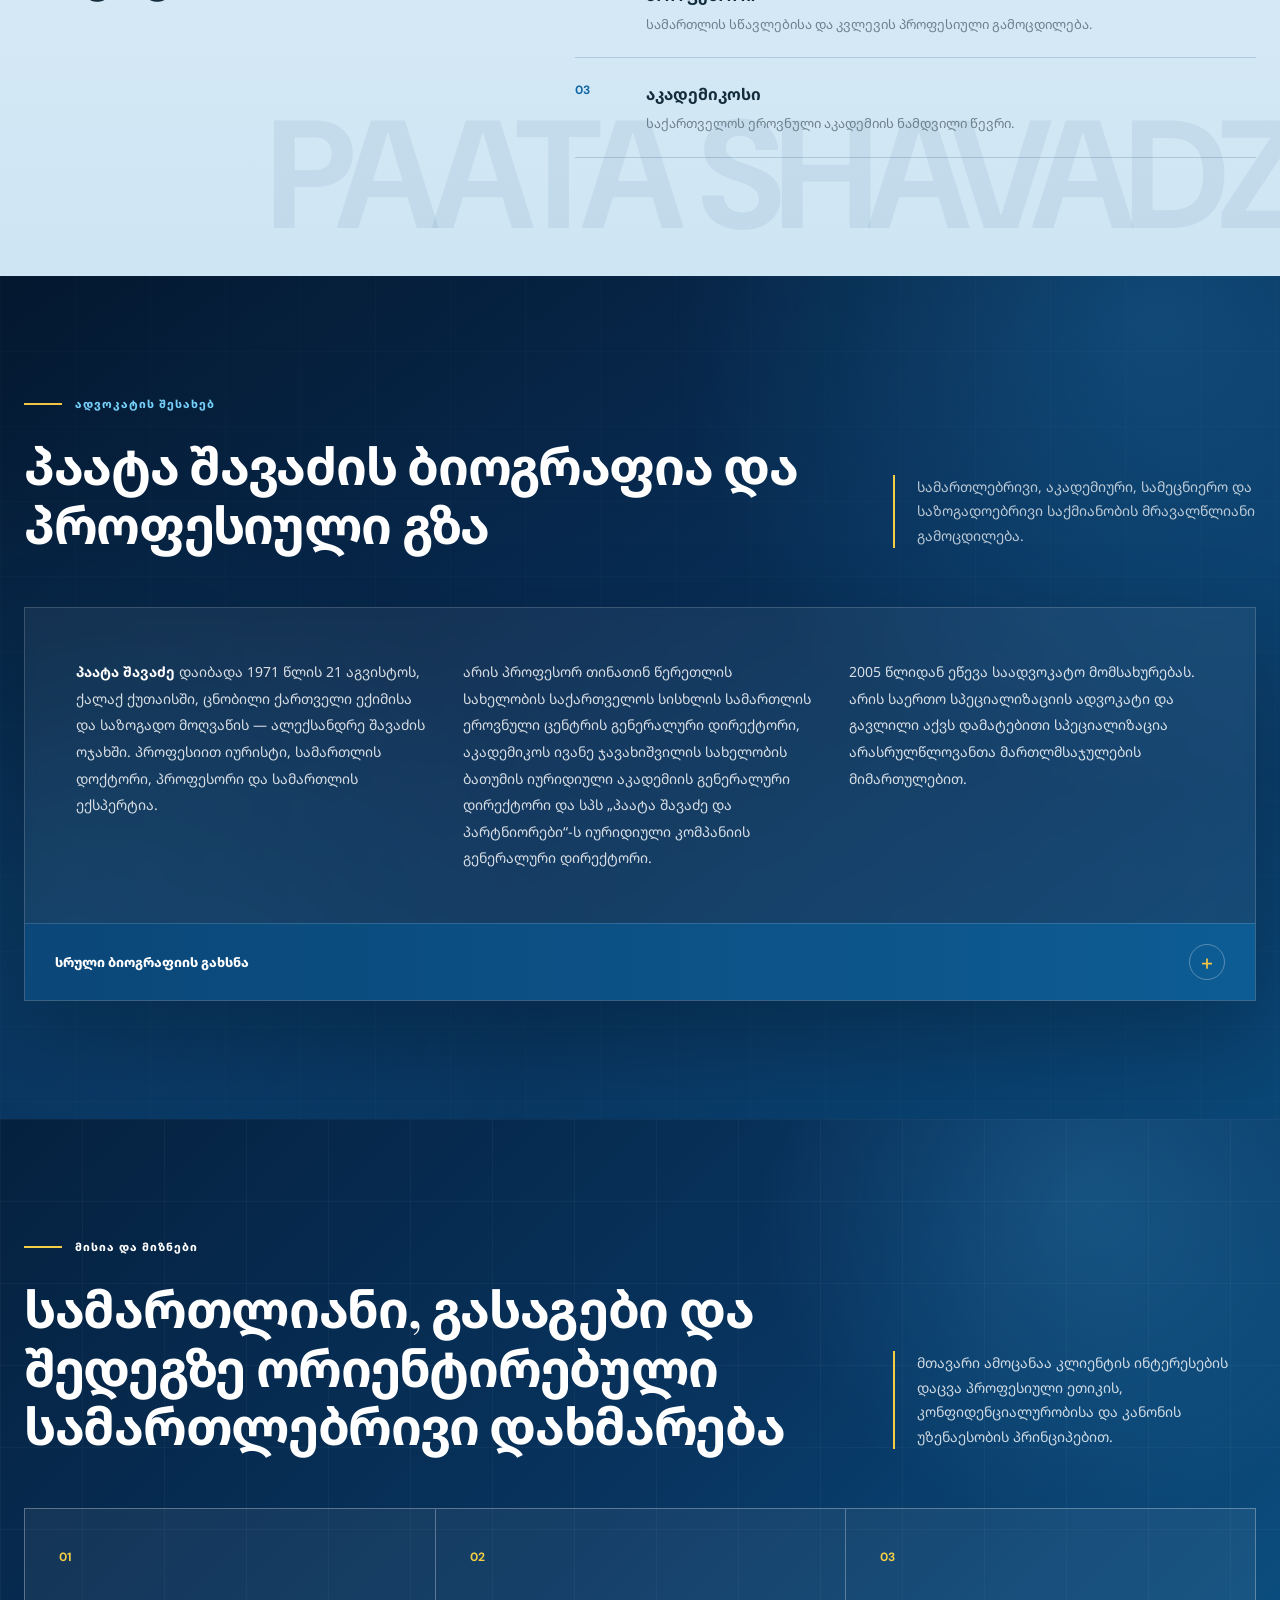
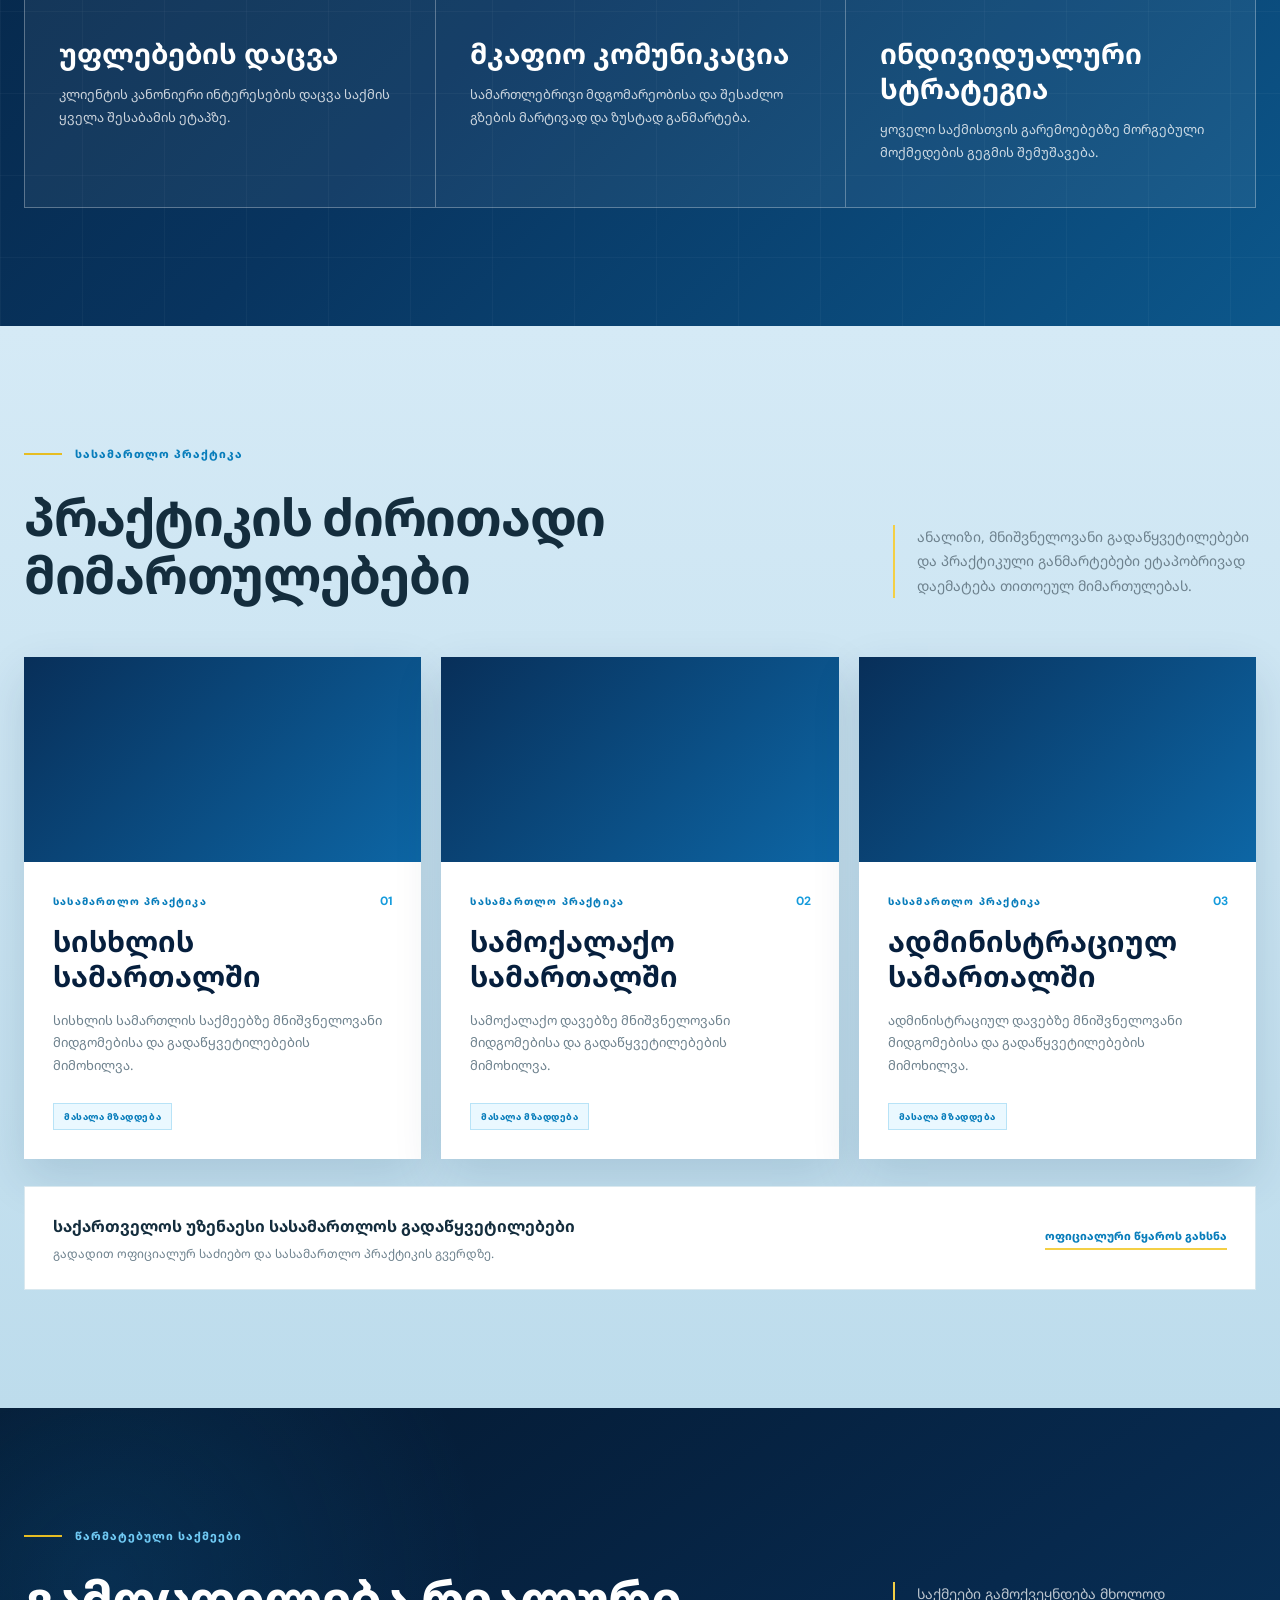
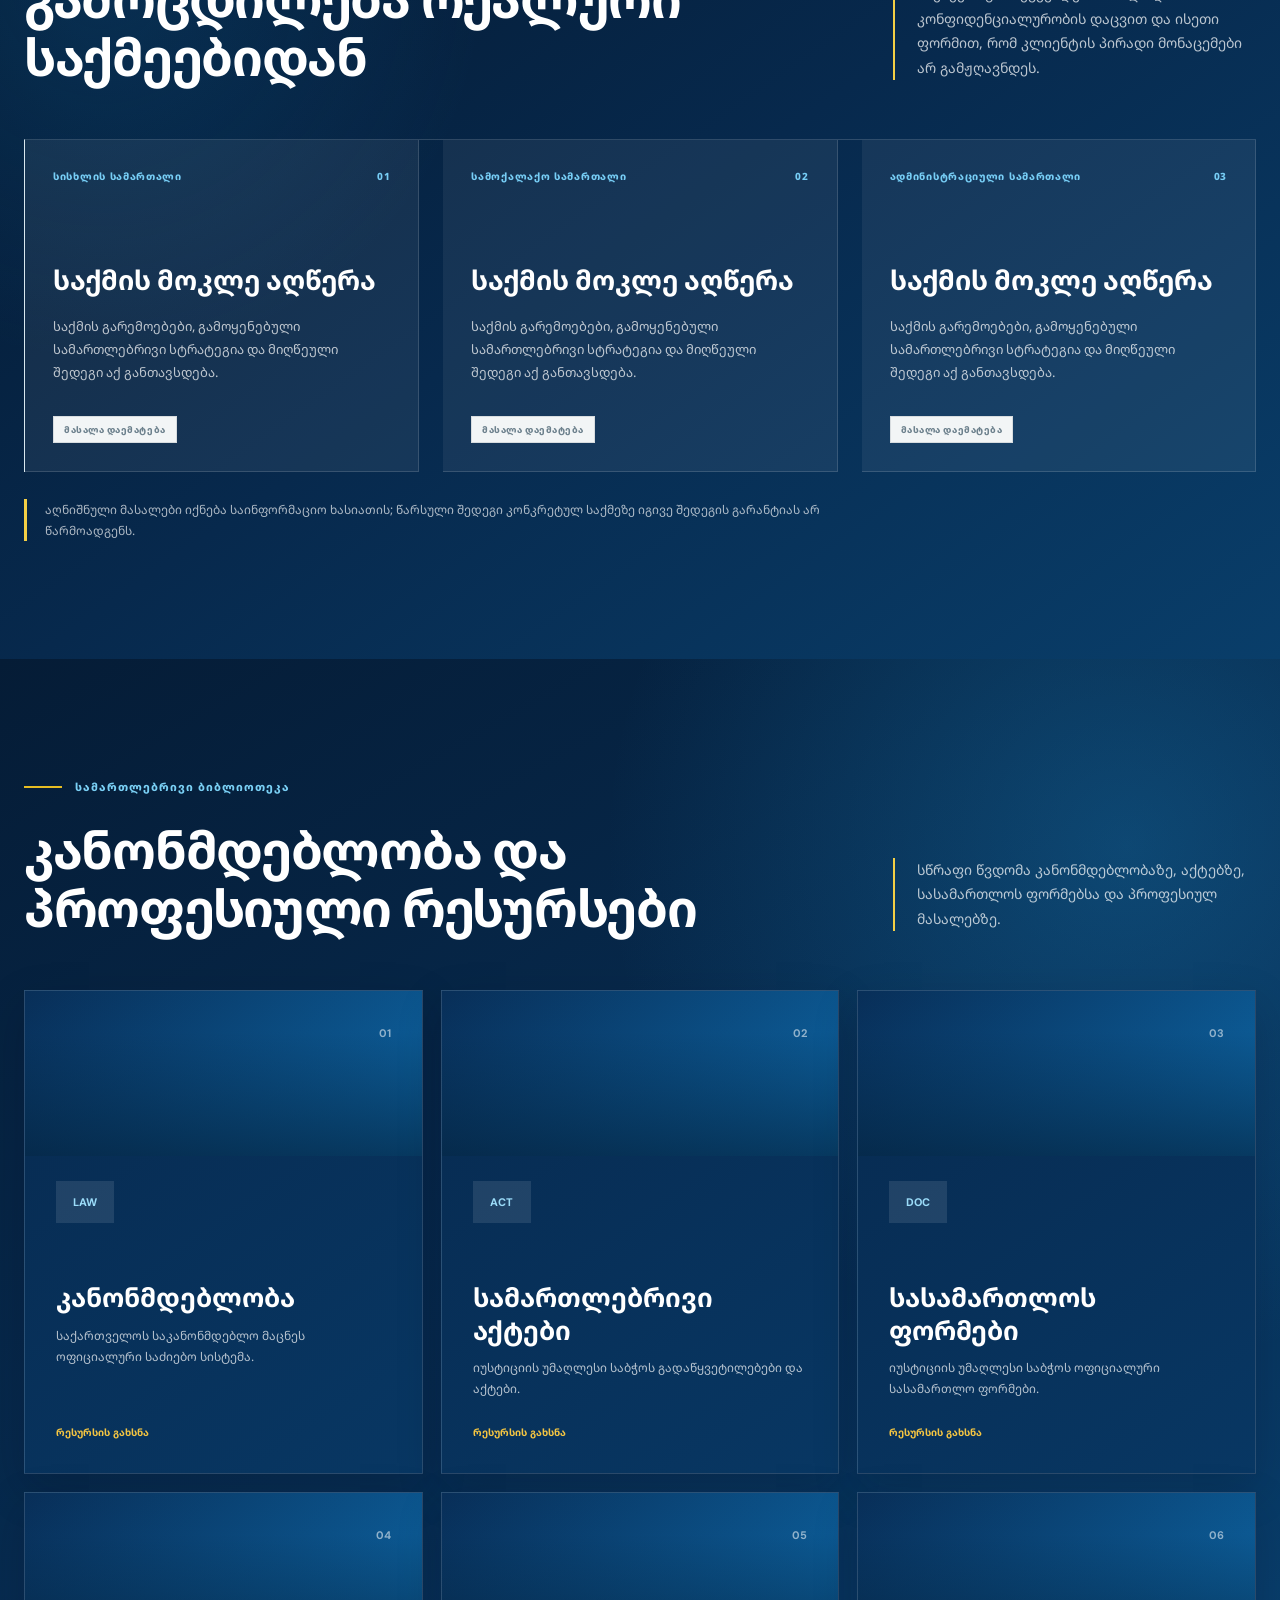
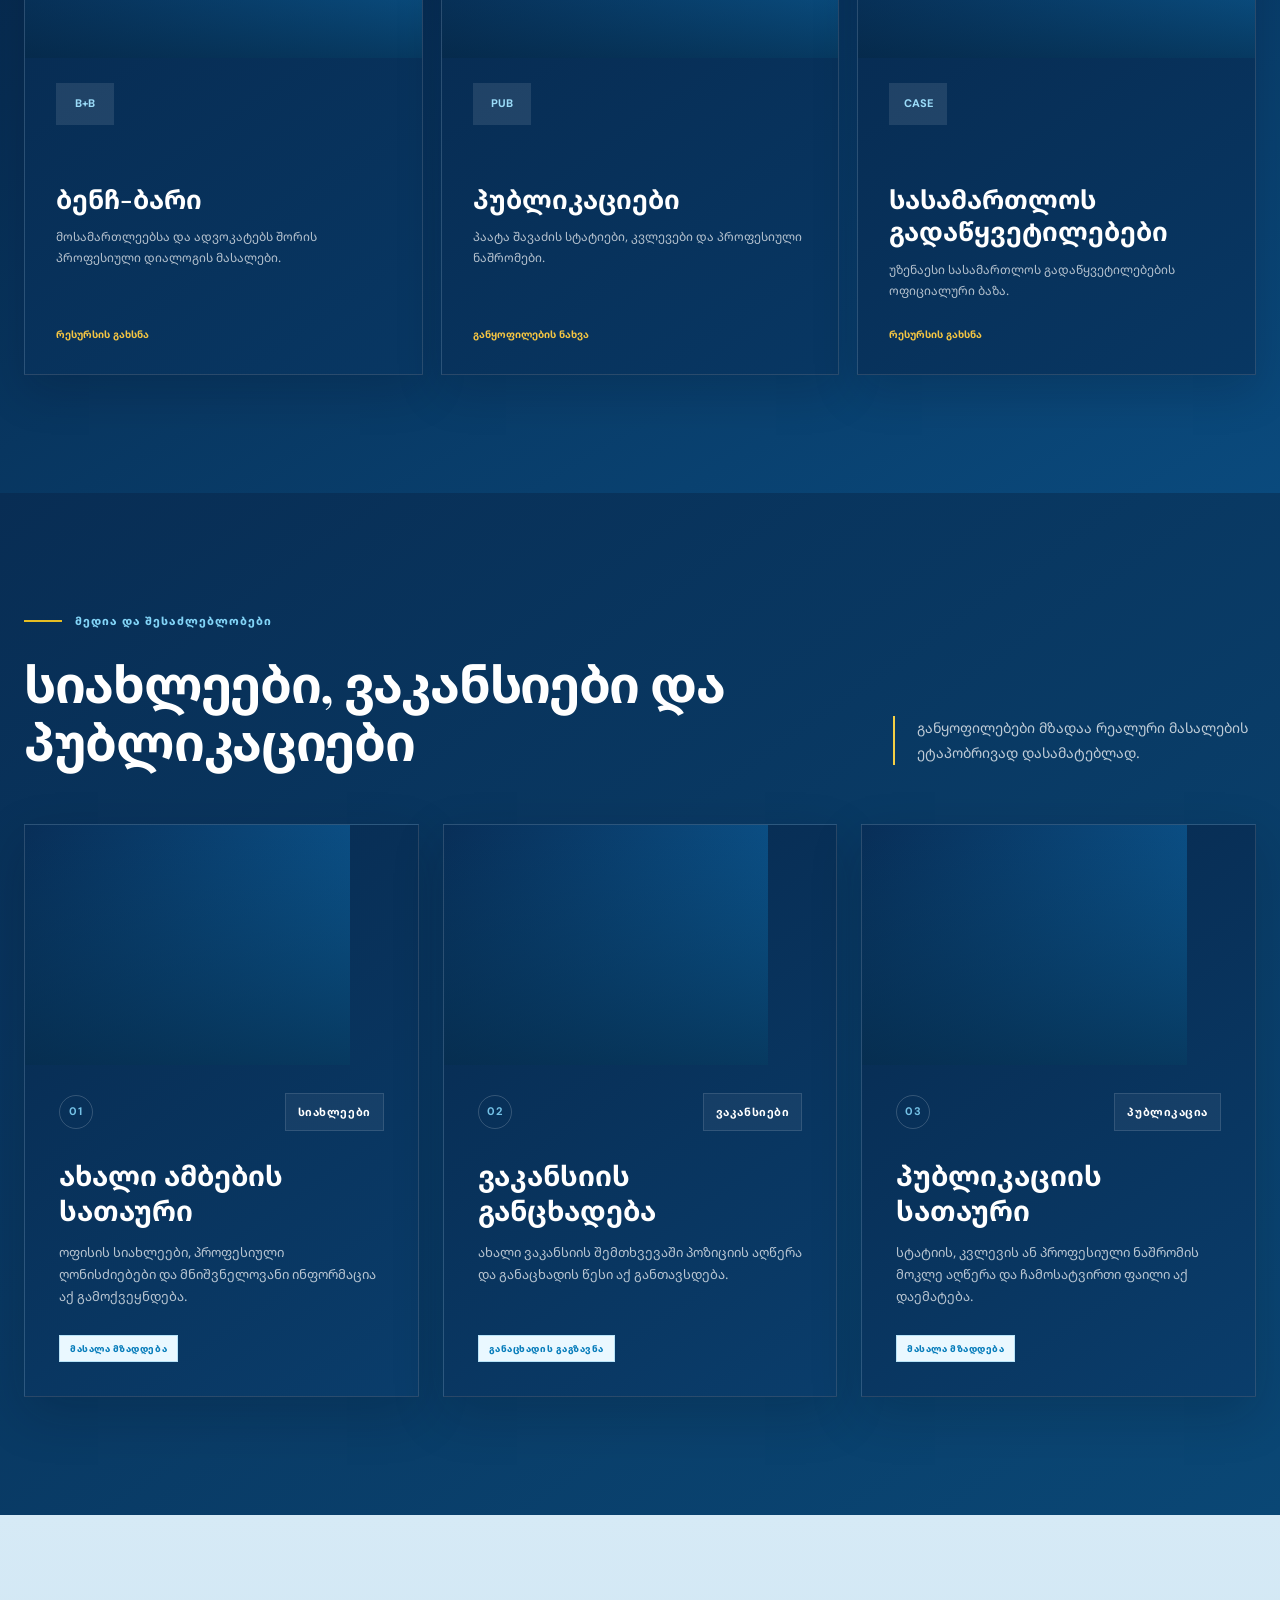
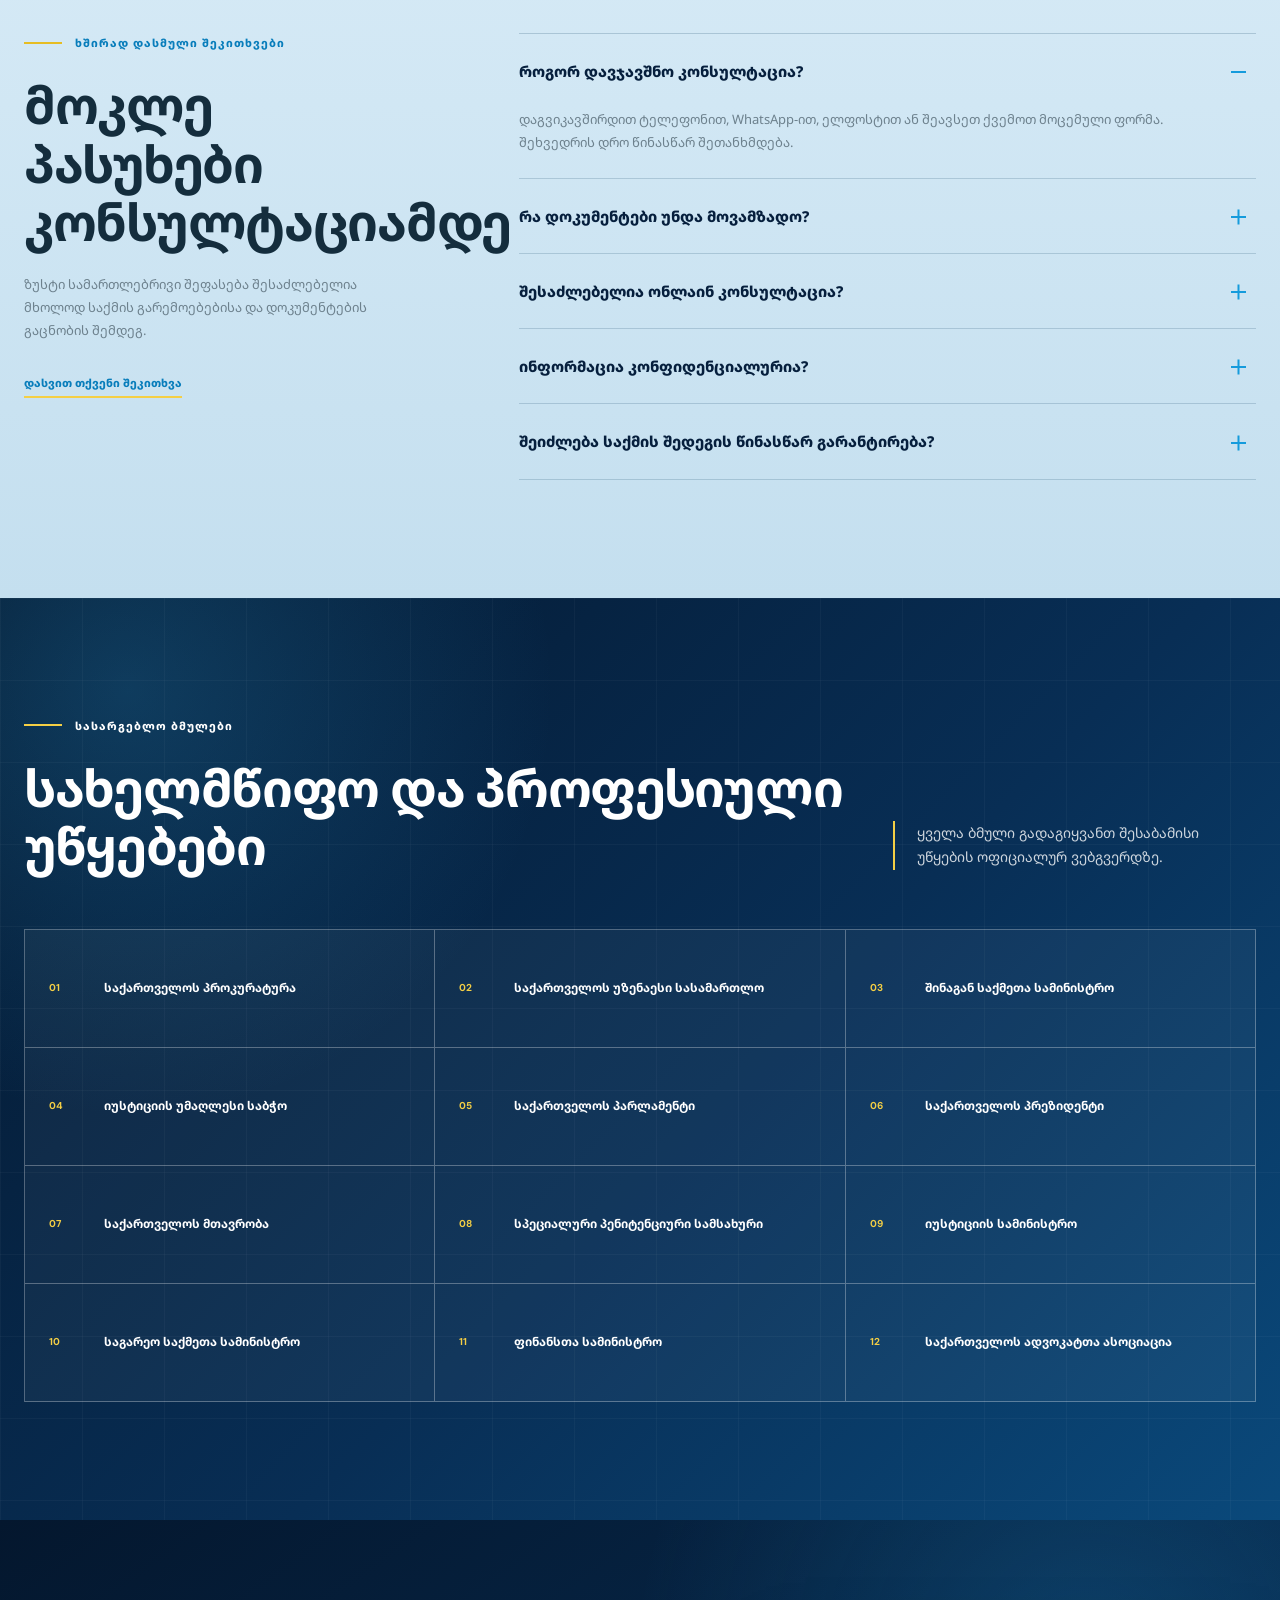
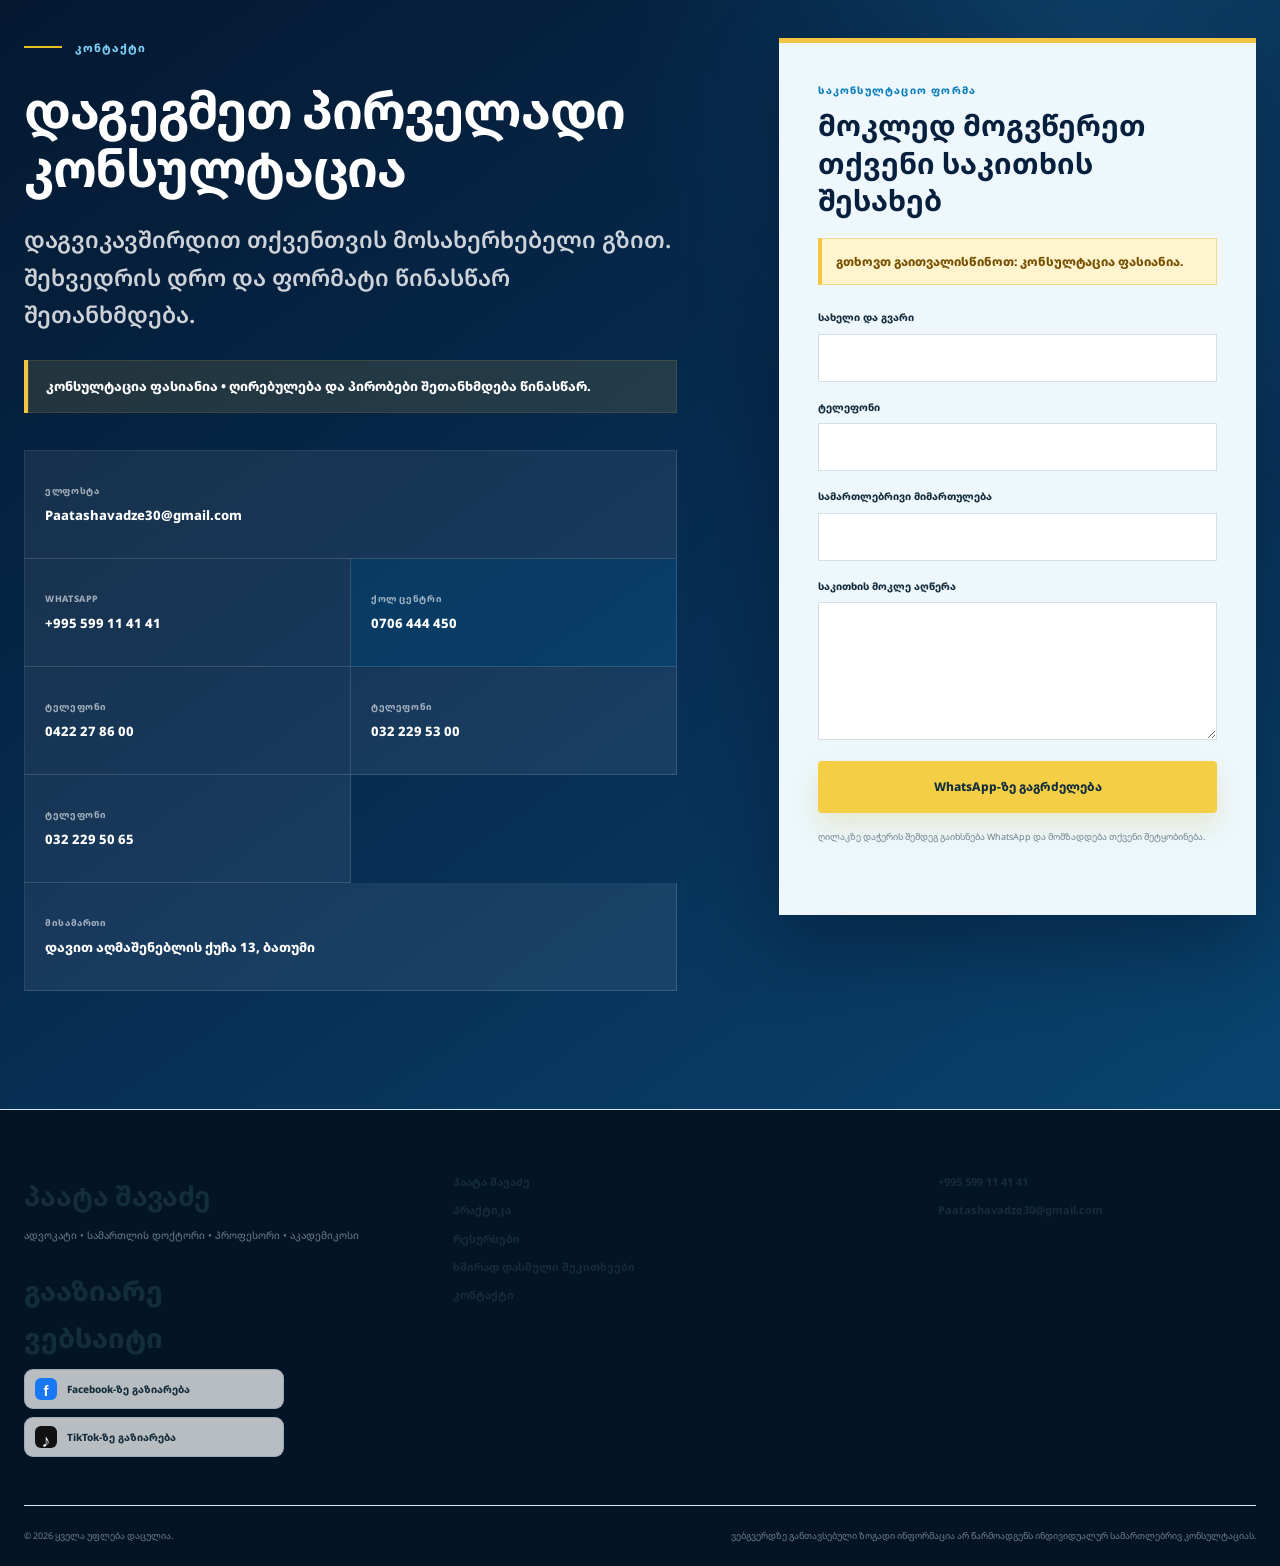
==== commit 09ddcbe3: "Finalize website CMS and social sharing buttons" ====
--- a/index.html
+++ b/index.html
@@ -1483,6 +1483,21 @@
                 <p data-i18n="footerCredential">
                     ადვოკატი • სამართლის დოქტორი • პროფესორი • აკადემიკოსი
                 </p>
+
+                <div class="footer-share">
+                    <strong class="footer-share-heading" data-i18n="shareTitle">გააზიარე ვებსაიტი</strong>
+                    <div class="footer-share-actions">
+                        <button class="footer-share-button facebook-share-button" id="shareFacebook" type="button">
+                            <span class="footer-share-icon facebook-share-icon" aria-hidden="true">f</span>
+                            <span data-i18n="shareFacebook">Facebook-ზე გაზიარება</span>
+                        </button>
+                        <button class="footer-share-button tiktok-share-button" id="shareTikTok" type="button">
+                            <span class="footer-share-icon tiktok-share-icon" aria-hidden="true">♪</span>
+                            <span data-i18n="shareTikTok">TikTok-ზე გაზიარება</span>
+                        </button>
+                    </div>
+                    <p class="footer-share-status" id="shareStatus" role="status" aria-live="polite"></p>
+                </div>
             </div>
 
             <div class="footer-links">
--- a/style.css
+++ b/style.css
@@ -4433,4 +4433,151 @@
     body.menu-open {
         overflow: hidden !important;
     }
-}+}
+
+/* =========================================================
+   CMS GENERATED BLOCKS
+========================================================= */
+.cms-custom-section-inner{position:relative;z-index:2}
+.cms-custom-block-grid{display:grid;grid-template-columns:repeat(3,minmax(0,1fr));gap:20px;margin-top:35px}
+.cms-generic-card{background:var(--surface);border:1px solid var(--line);box-shadow:var(--shadow-soft)}
+.cms-generic-card-body{padding:26px}
+.cms-generic-card h3{margin:0 0 10px;color:var(--ink)}
+.cms-generic-card p{margin:0;color:var(--text)}
+.cms-generic-card .practice-image img{width:100%;height:230px;object-fit:cover}
+.cms-section-heading{max-width:820px}
+@media(max-width:900px){.cms-custom-block-grid{grid-template-columns:1fr 1fr}}
+@media(max-width:620px){.cms-custom-block-grid{grid-template-columns:1fr}}
+.empty-media-placeholder{display:grid;place-items:center;width:100%;height:100%;color:var(--muted);font:700 11px/1 "DM Sans",sans-serif;letter-spacing:.12em}
+/* =========================================================
+   CMS CUSTOM BLOCKS
+   Keeps existing site design intact
+========================================================= */
+
+.cms-custom-grid {
+    width: 100%;
+}
+
+.cms-custom-card {
+    overflow: hidden;
+}
+
+.cms-custom-image {
+    width: 100%;
+    overflow: hidden;
+    margin-bottom: 18px;
+}
+
+.cms-custom-image img {
+    display: block;
+    width: 100%;
+    height: auto;
+    max-height: 420px;
+    object-fit: cover;
+}
+
+.cms-custom-card strong {
+    display: inline-block;
+    margin-top: 12px;
+}
+
+.cms-custom-faq {
+    width: 100%;
+}
+
+/* =========================================================
+   WEBSITE SHARE BUTTONS
+========================================================= */
+
+.footer-share {
+    margin-top: 22px;
+    max-width: 260px;
+}
+
+.footer-share-heading {
+    display: block;
+    margin-bottom: 10px;
+    color: var(--ink);
+    font-size: 11px;
+    font-weight: 800;
+}
+
+.footer-share-actions {
+    display: grid;
+    gap: 8px;
+}
+
+.footer-share-button {
+    display: flex;
+    align-items: center;
+    gap: 10px;
+    width: 100%;
+    min-height: 38px;
+    padding: 8px 10px;
+    border: 1px solid rgba(13, 59, 102, 0.14);
+    border-radius: 9px;
+    background: rgba(255, 255, 255, 0.72);
+    color: var(--ink);
+    font: inherit;
+    font-size: 10px;
+    font-weight: 800;
+    text-align: left;
+    cursor: pointer;
+    transition: transform 0.18s ease, border-color 0.18s ease, background 0.18s ease;
+}
+
+.footer-share-button:hover {
+    transform: translateY(-1px);
+    border-color: rgba(13, 102, 165, 0.4);
+    background: #ffffff;
+}
+
+.footer-share-button:focus-visible {
+    outline: 3px solid rgba(13, 102, 165, 0.32);
+    outline-offset: 3px;
+}
+
+.footer-share-icon {
+    display: inline-grid;
+    flex: 0 0 22px;
+    width: 22px;
+    height: 22px;
+    place-items: center;
+    border-radius: 6px;
+    color: #ffffff;
+    font-family: Arial, sans-serif;
+    font-size: 15px;
+    font-weight: 800;
+}
+
+.facebook-share-icon {
+    background: #1877f2;
+}
+
+.tiktok-share-icon {
+    background: #111111;
+    font-size: 18px;
+}
+
+.footer-share-status {
+    min-height: 0;
+    margin: 8px 0 0;
+    color: var(--muted);
+    font-size: 9px;
+    line-height: 1.55;
+}
+
+.footer-share-status:empty {
+    display: none;
+}
+
+@media (prefers-reduced-motion: reduce) {
+    .footer-share-button {
+        transition: none;
+    }
+
+    .footer-share-button:hover {
+        transform: none;
+    }
+}
+
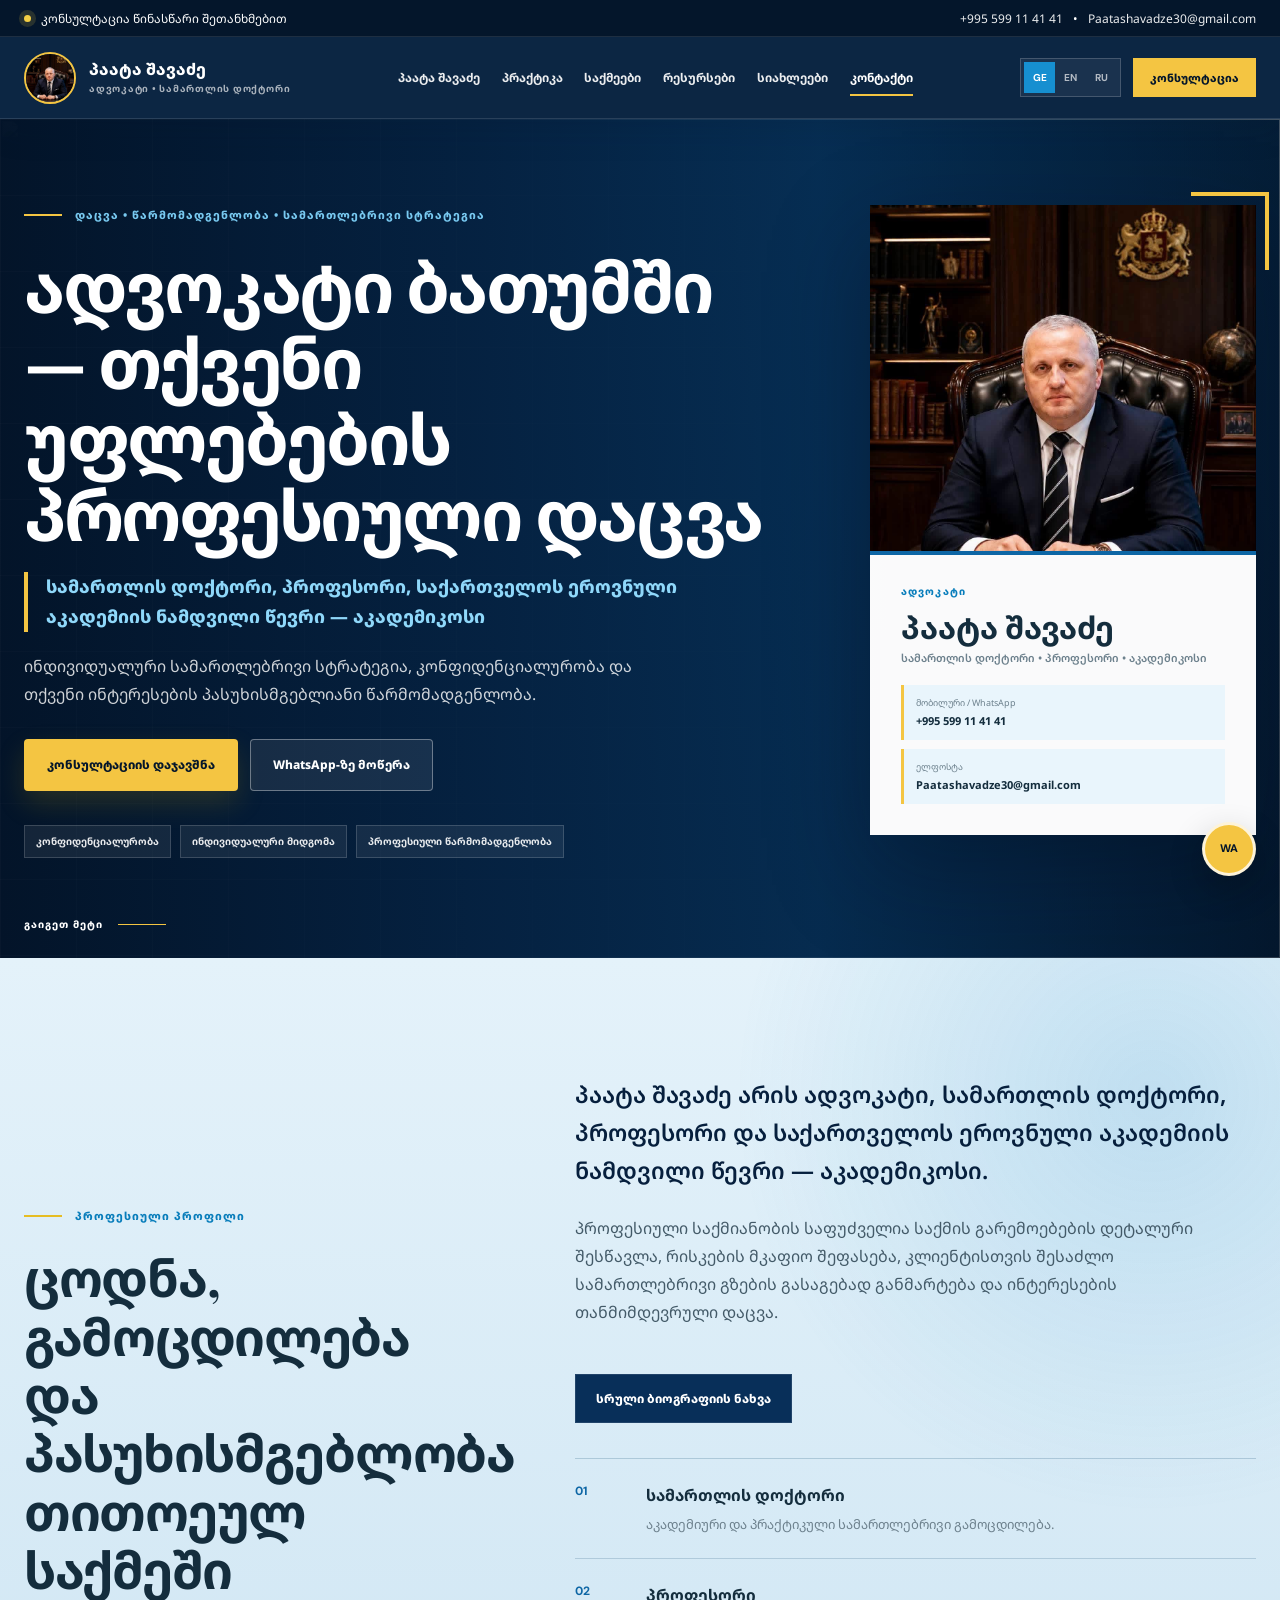
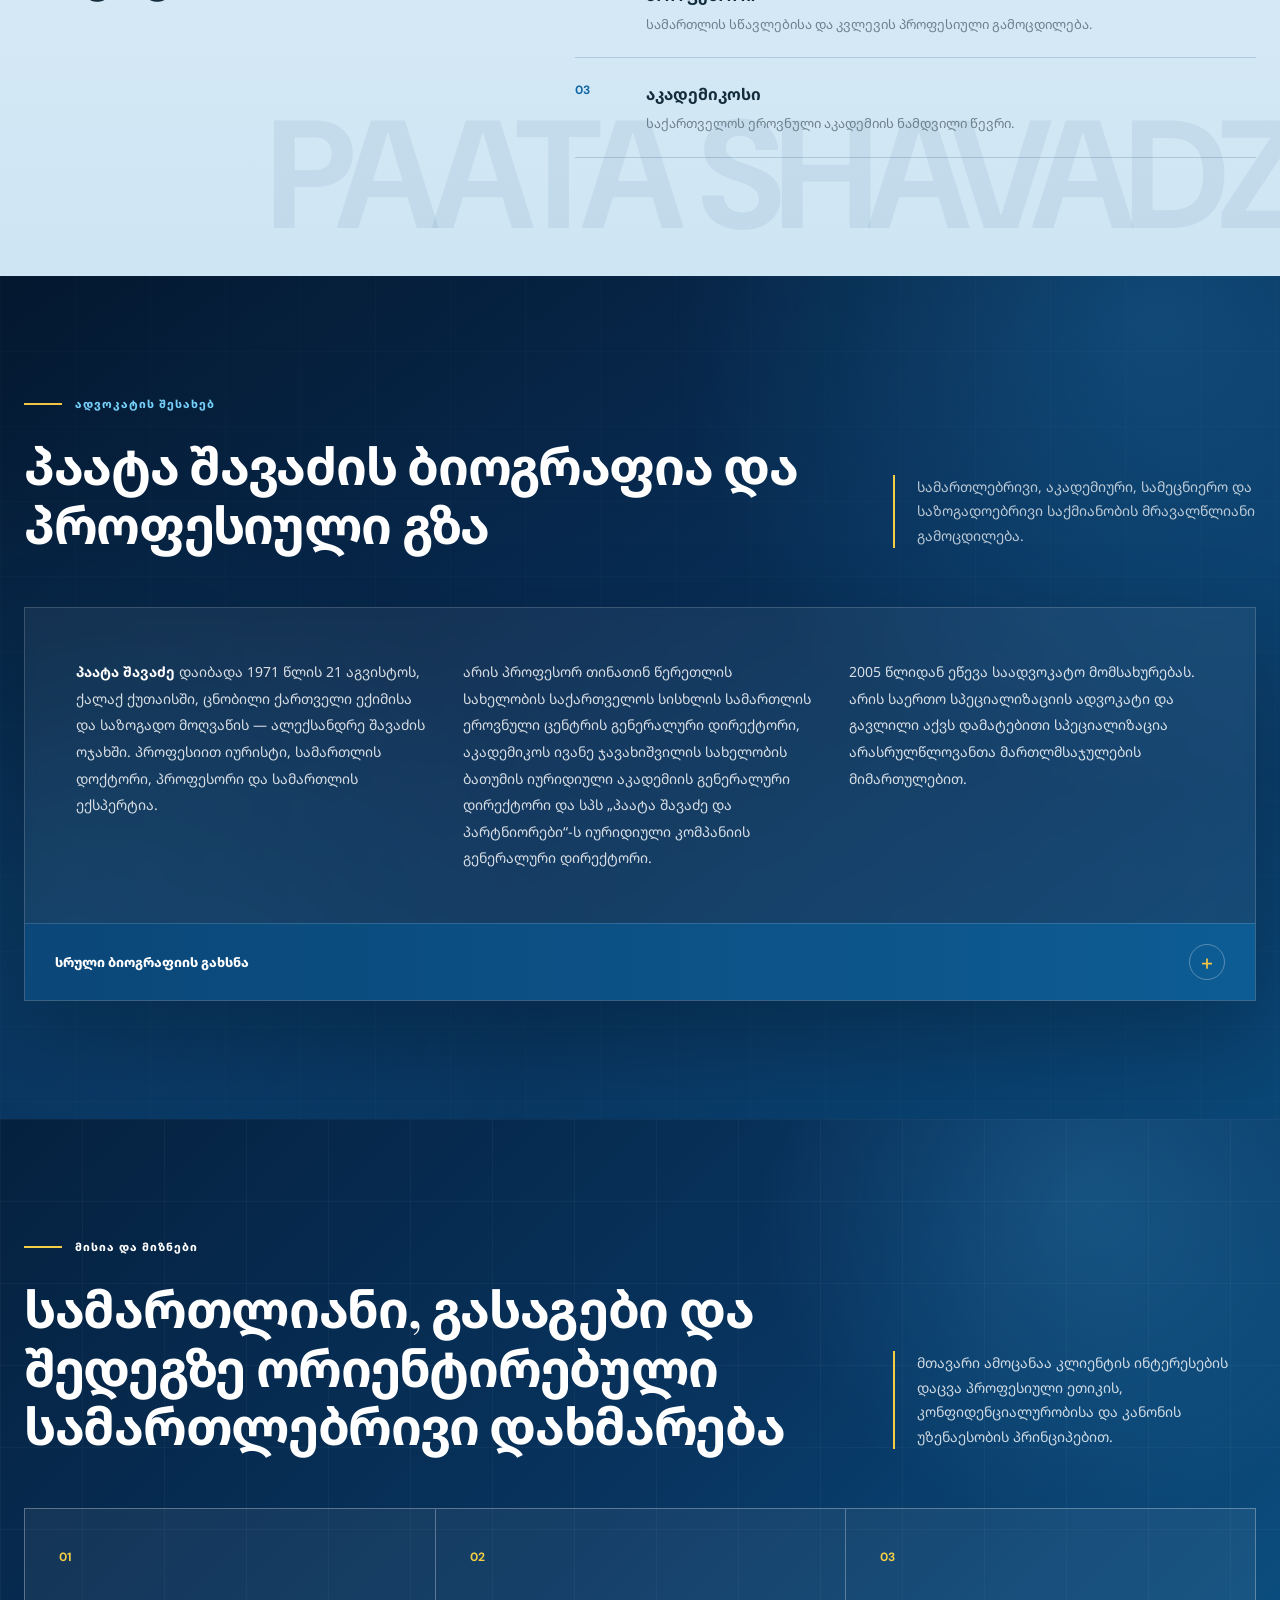
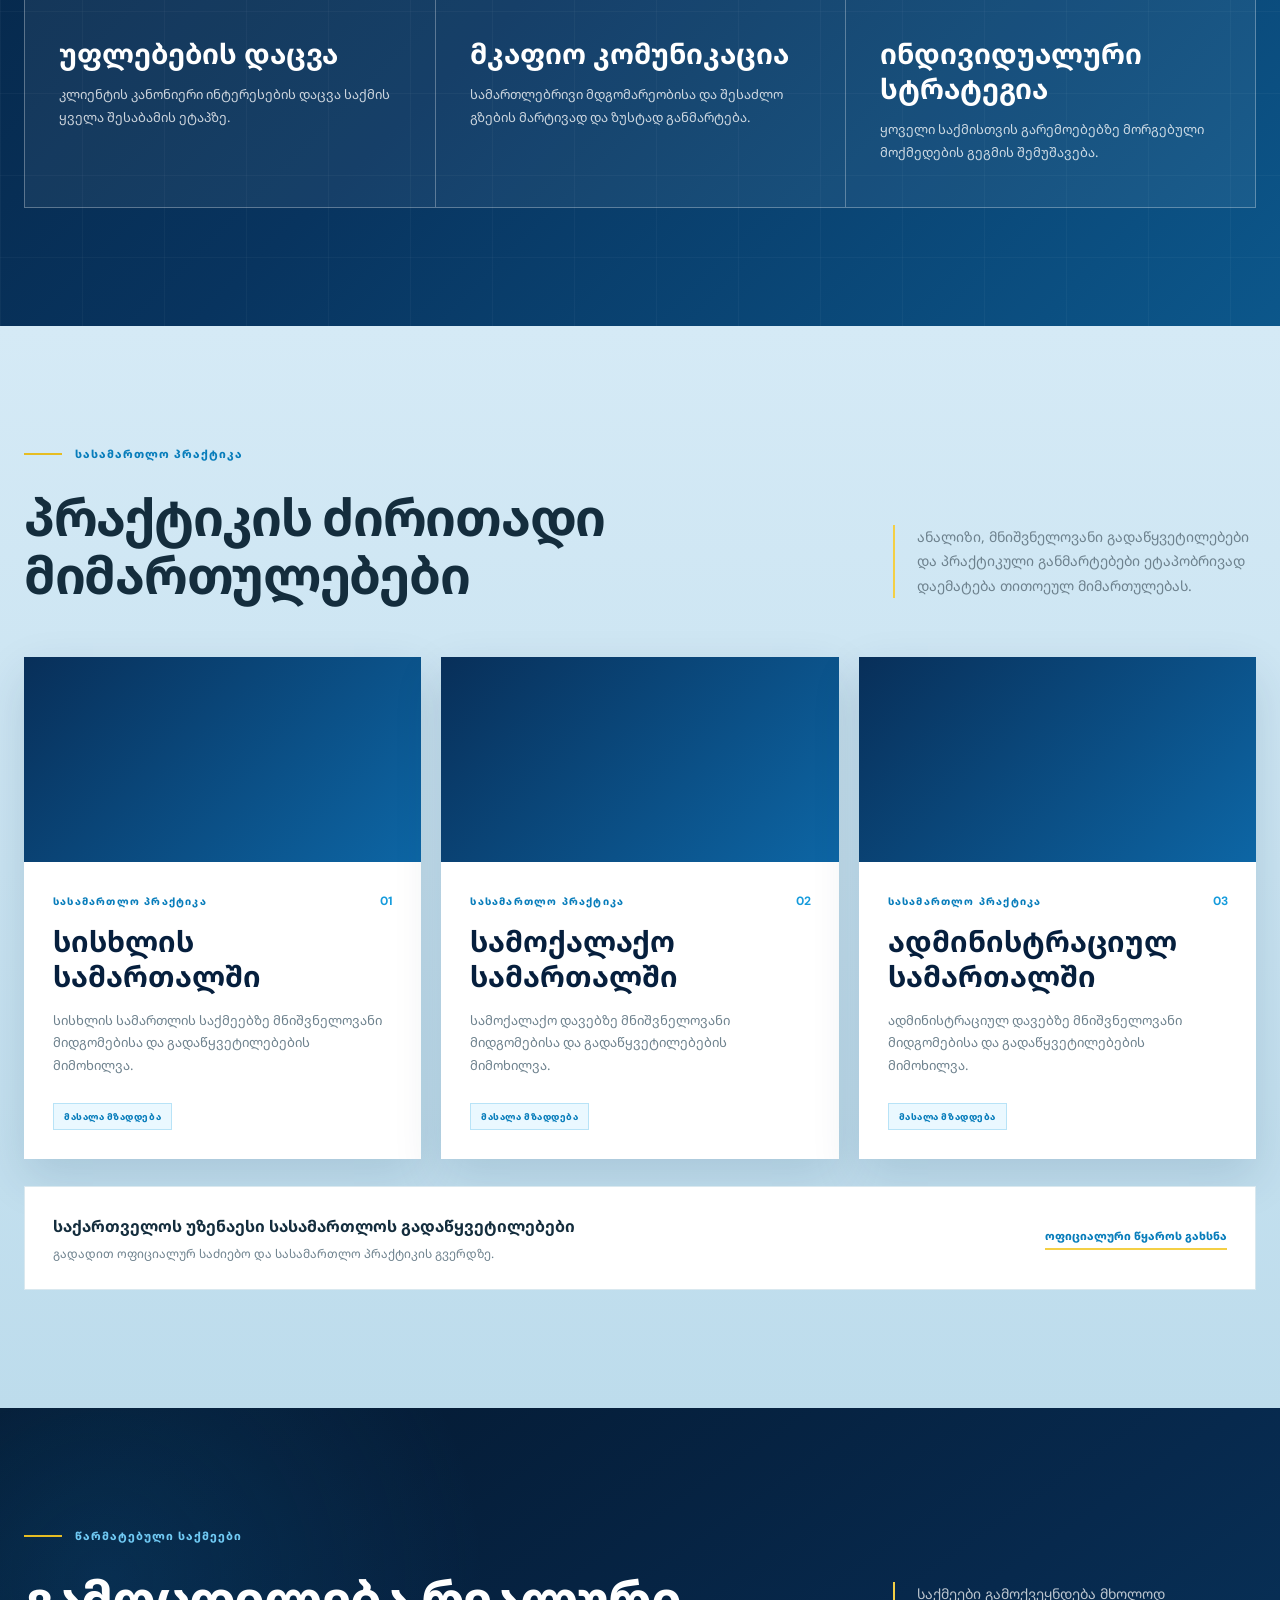
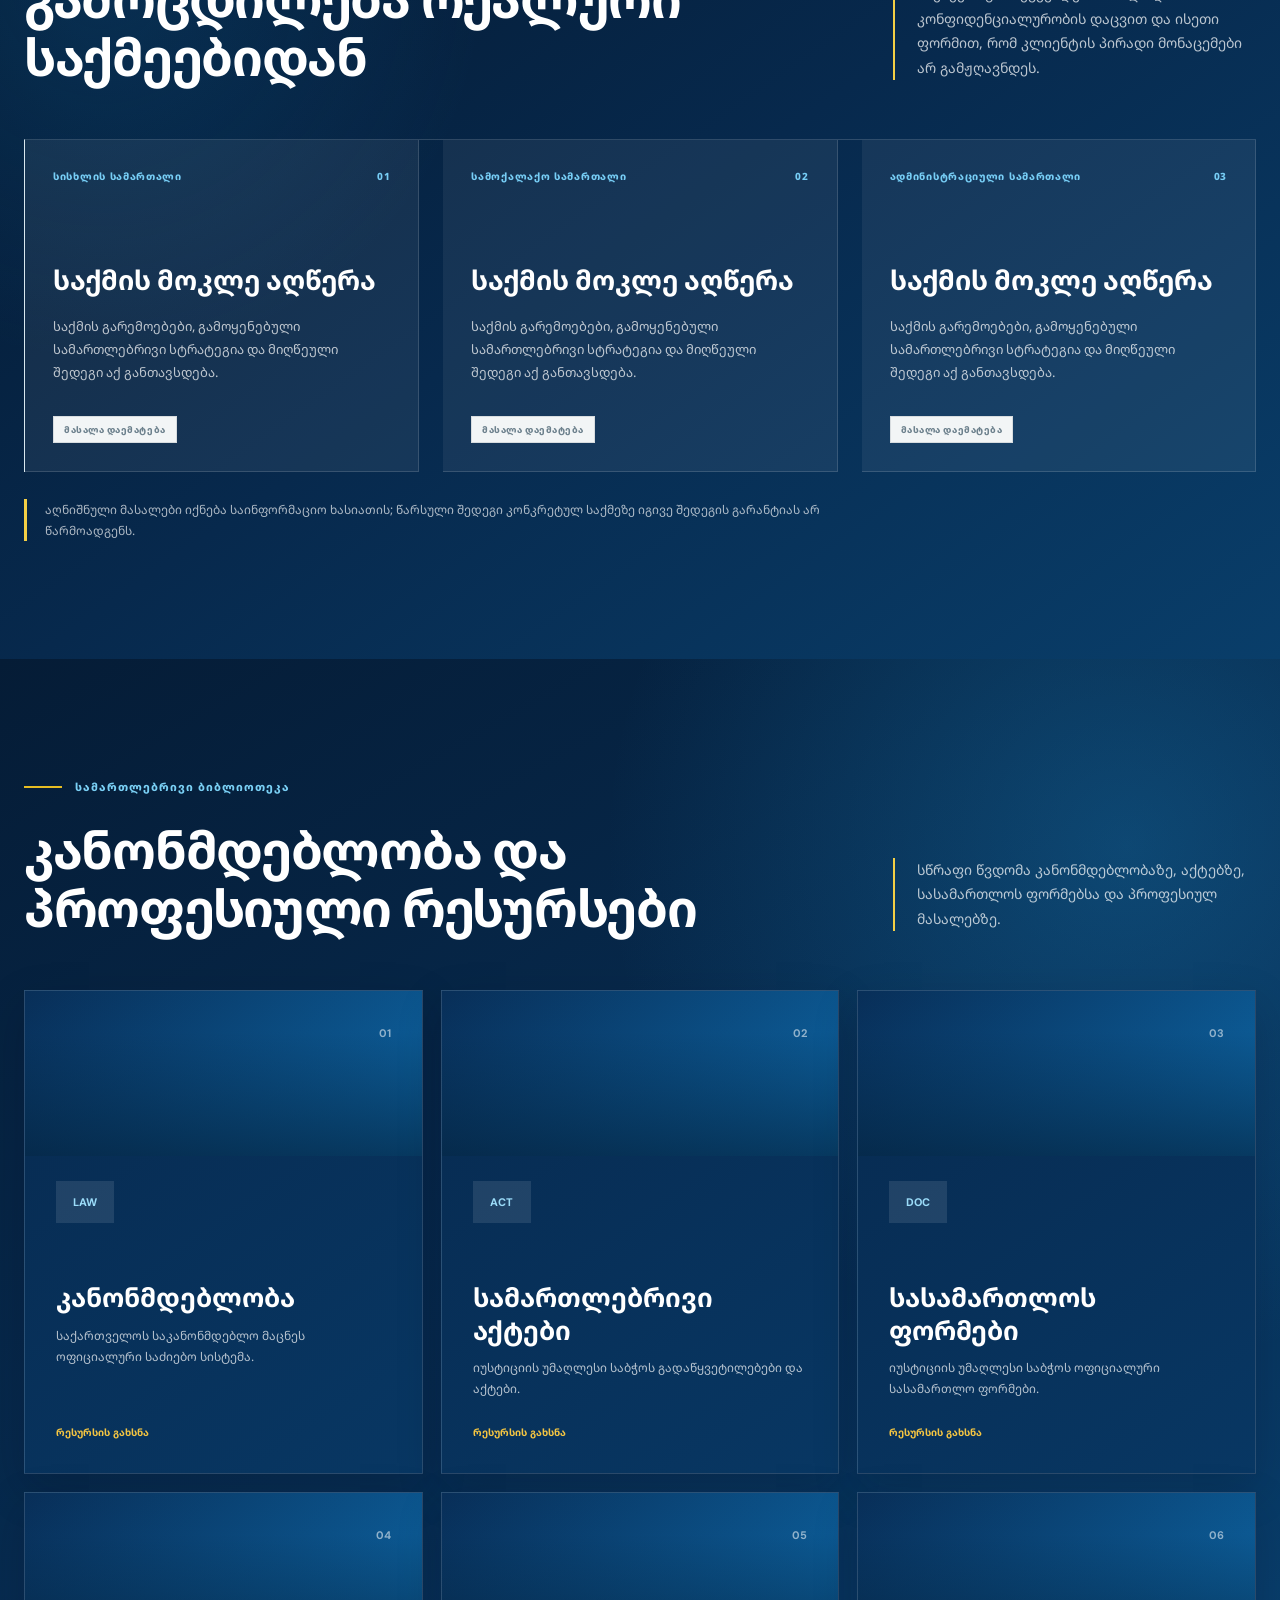
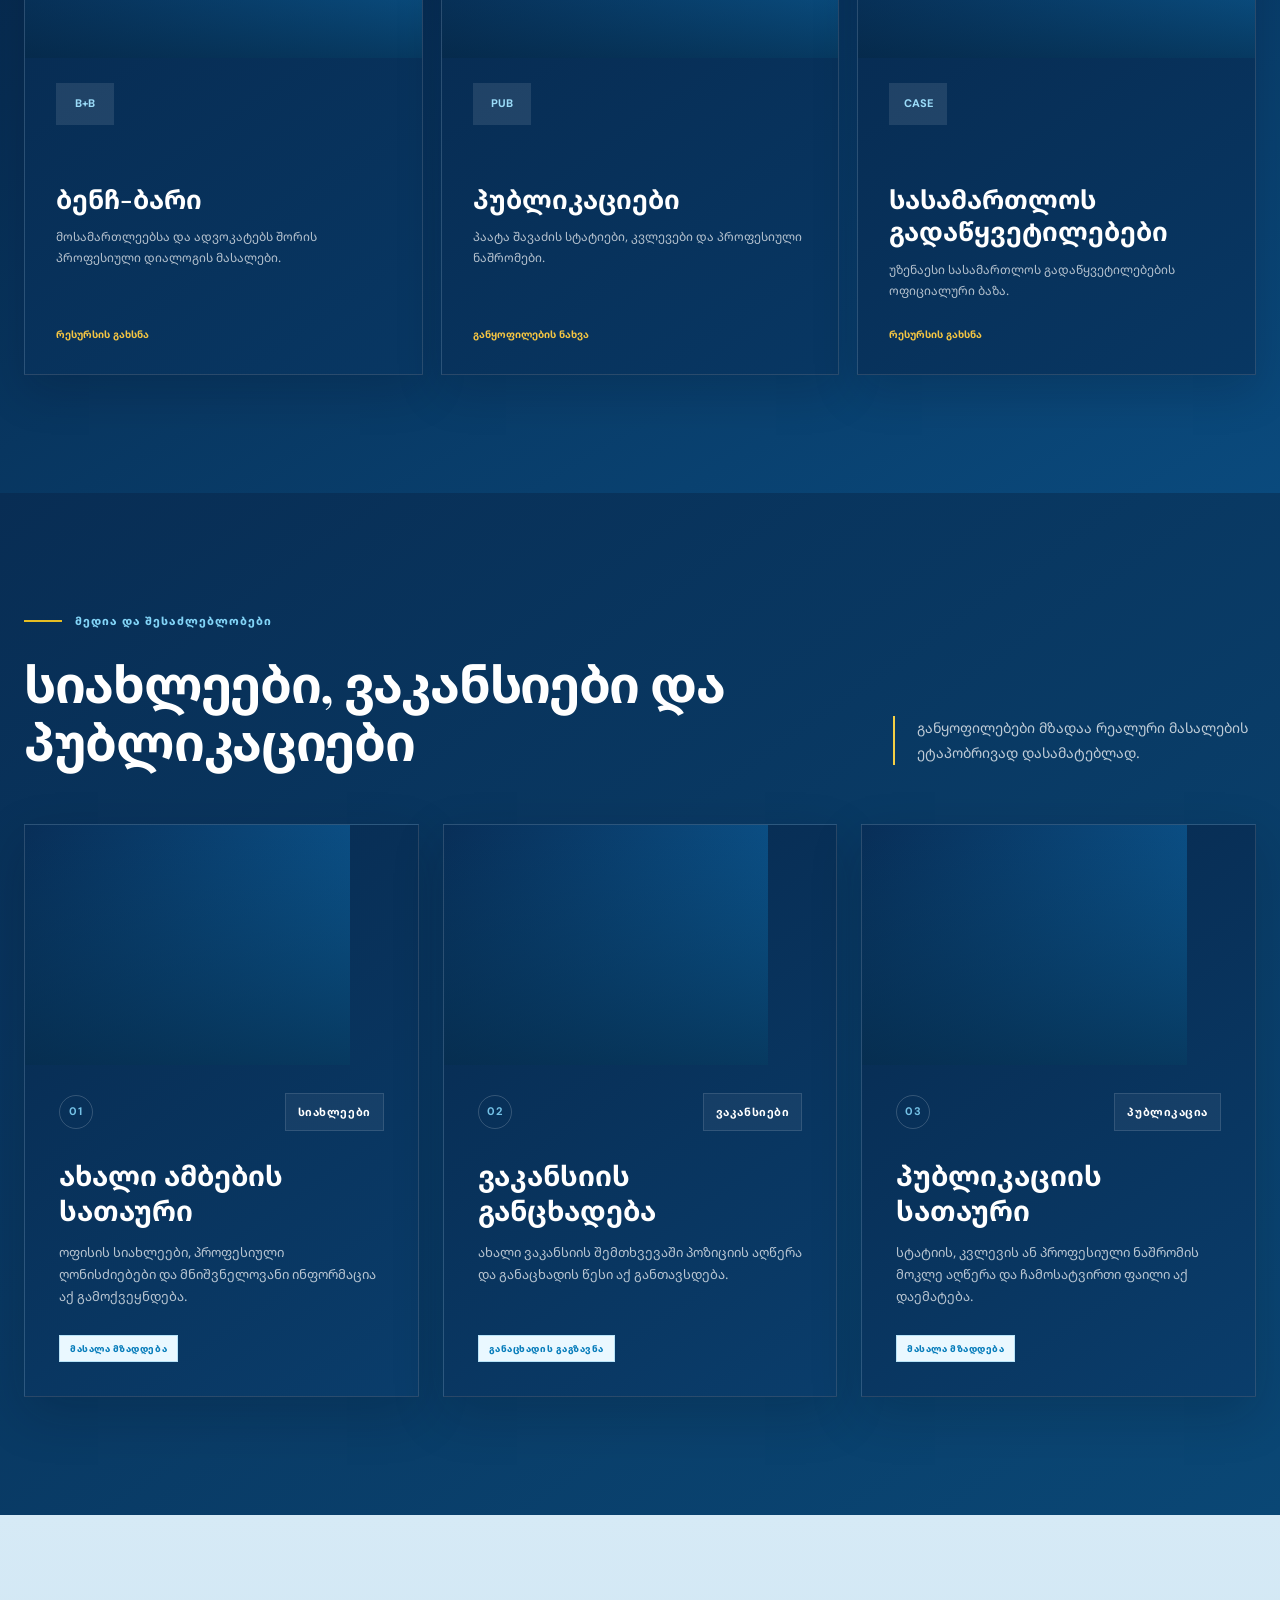
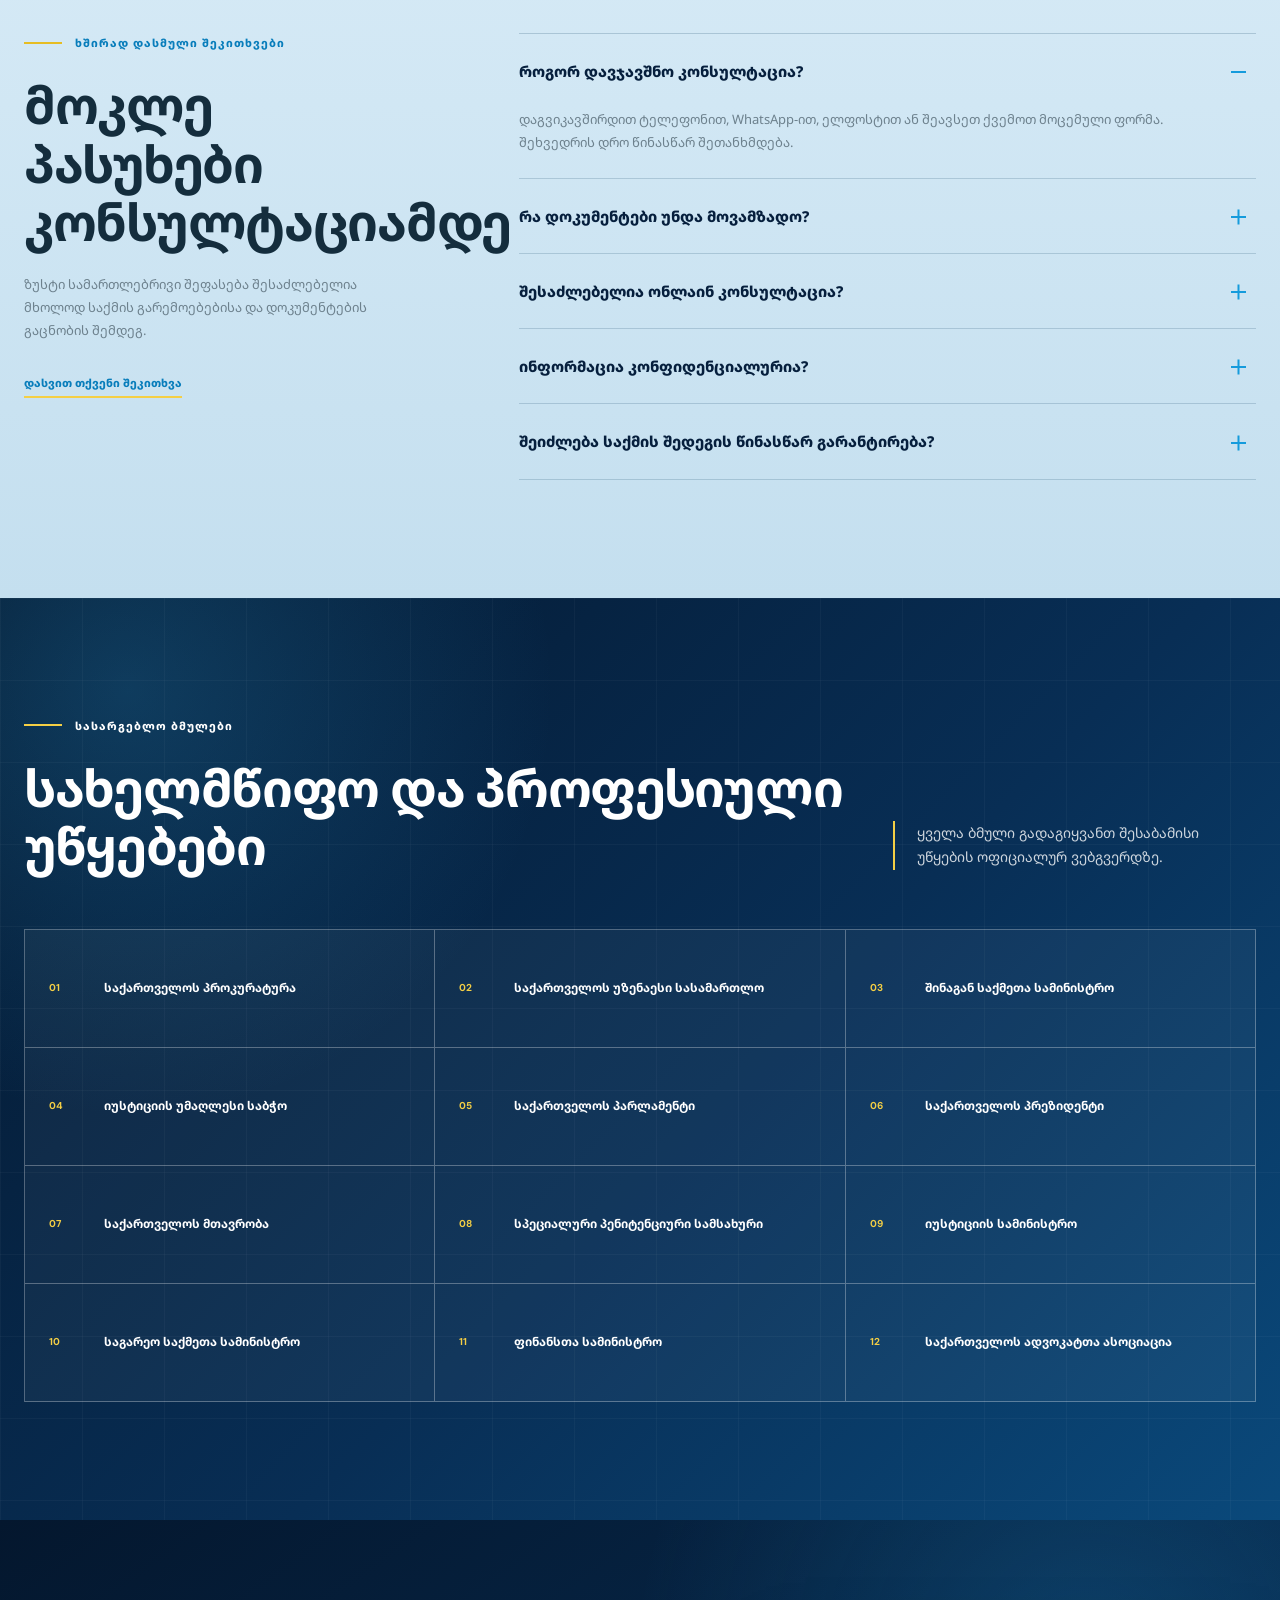
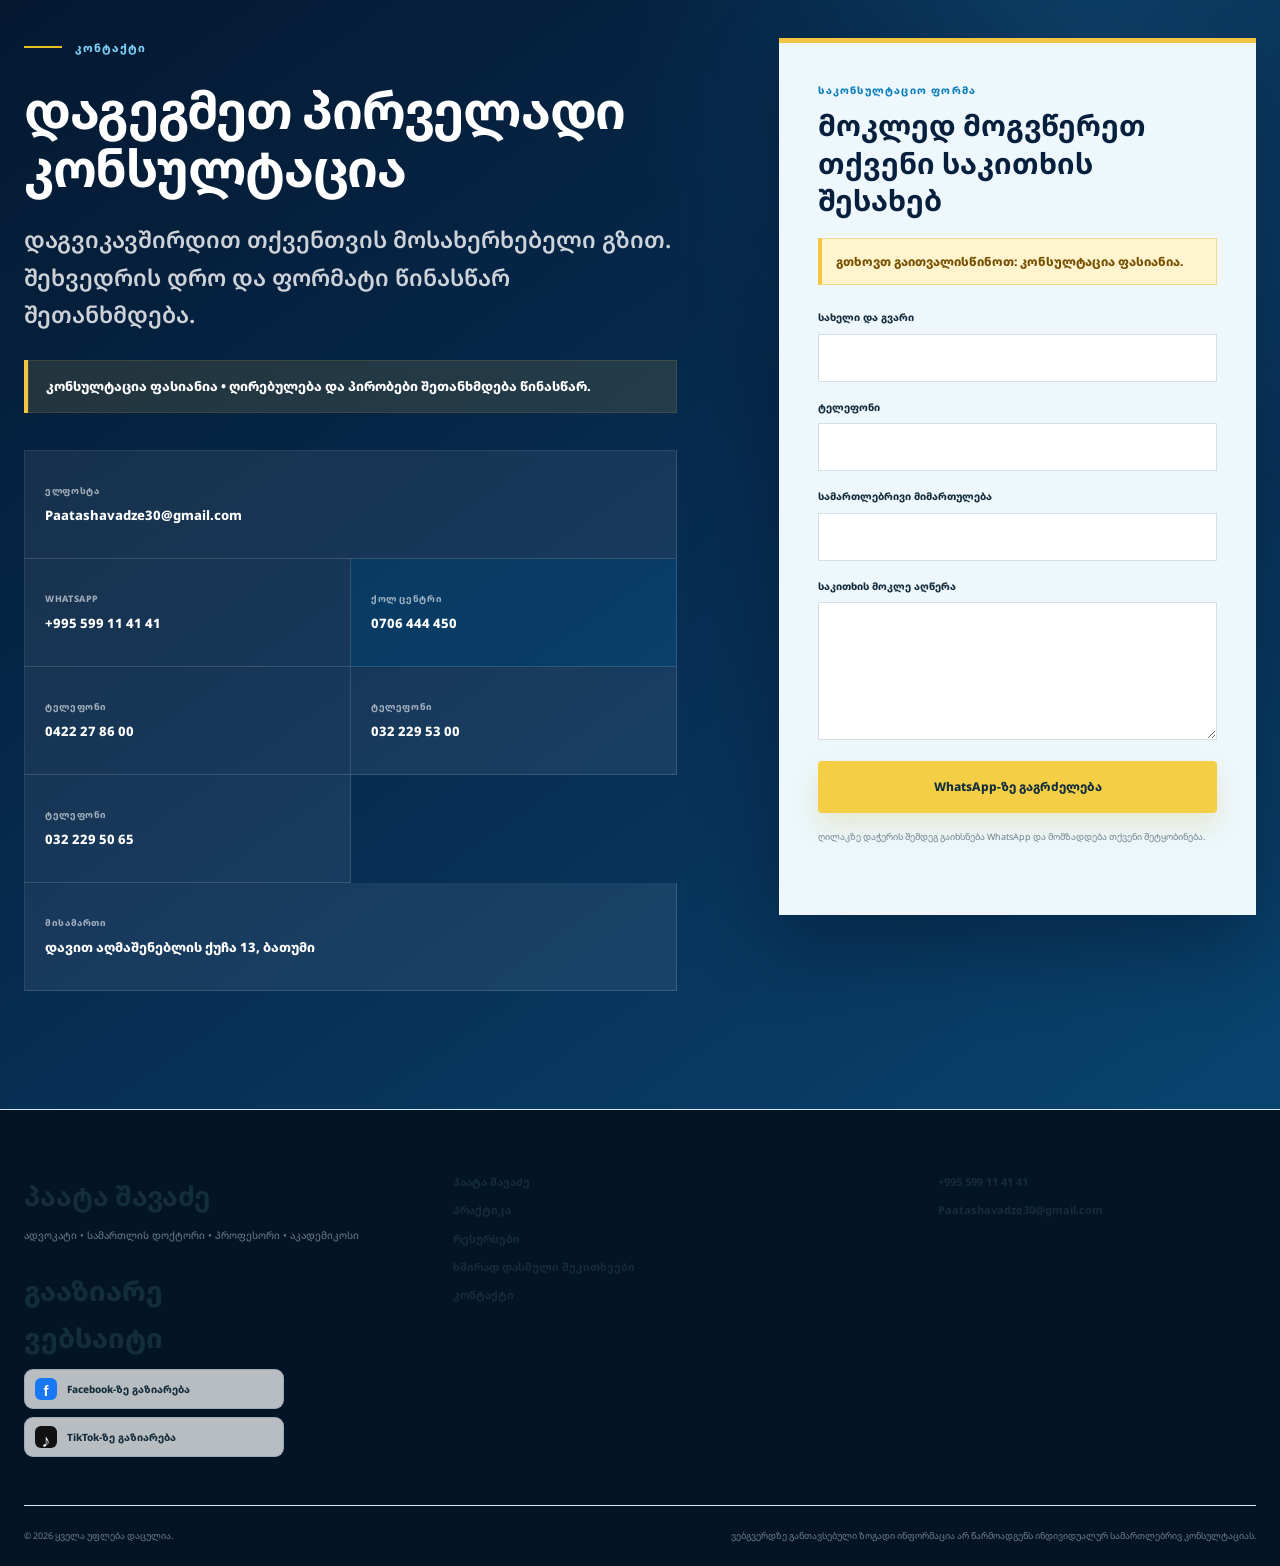
==== commit fde9535c: "Improve local SEO and add robots.txt and sitemap.xml" ====
--- a/index.html
+++ b/index.html
@@ -3,19 +3,42 @@
 <head>
     <meta charset="UTF-8">
     <meta name="viewport" content="width=device-width, initial-scale=1.0">
-    <meta name="description" content="პაატა შავაძე — ადვოკატი, სამართლის დოქტორი და პროფესორი. სამართლებრივი კონსულტაცია და წარმომადგენლობა ბათუმსა და საქართველოში.">
+
+    <meta name="description" content="პაატა შავაძე — ადვოკატი ბათუმში, სამართლის დოქტორი და პროფესორი. იურიდიული კონსულტაცია და წარმომადგენლობა სისხლის, სამოქალაქო და ადმინისტრაციულ სამართალში.">
+
+    <meta name="robots" content="index, follow, max-image-preview:large, max-snippet:-1, max-video-preview:-1">
+
+    <meta name="author" content="პაატა შავაძე">
+
     <meta name="theme-color" content="#39aee8">
-    <meta property="og:title" content="პაატა შავაძე | ადვოკატი">
-    <meta property="og:description" content="პროფესიული სამართლებრივი დახმარება სისხლის, სამოქალაქო და ადმინისტრაციულ სამართალში.">
+
+    <meta property="og:title" content="პაატა შავაძე | ადვოკატი ბათუმში">
+    <meta property="og:description" content="პაატა შავაძე — ადვოკატი ბათუმში. იურიდიული კონსულტაცია და წარმომადგენლობა სისხლის, სამოქალაქო და ადმინისტრაციულ სამართალში.">
     <meta property="og:type" content="website">
-
-    <title>პაატა შავაძე | ადვოკატი</title>
+    <meta property="og:url" content="https://paatashavadze.ge/">
+    <meta property="og:site_name" content="პაატა შავაძე | ადვოკატი">
+    <meta property="og:locale" content="ka_GE">
+    <meta property="og:image" content="https://paatashavadze.ge/images/paata.jpg">
+    <meta property="og:image:alt" content="პაატა შავაძე — ადვოკატი">
+
+    <meta name="twitter:card" content="summary_large_image">
+    <meta name="twitter:title" content="პაატა შავაძე | ადვოკატი ბათუმში">
+    <meta name="twitter:description" content="ადვოკატი ბათუმში — იურიდიული კონსულტაცია და წარმომადგენლობა სისხლის, სამოქალაქო და ადმინისტრაციულ სამართალში.">
+    <meta name="twitter:image" content="https://paatashavadze.ge/images/paata.jpg">
+
+    <title>პაატა შავაძე | ადვოკატი ბათუმში</title>
 
     <link rel="icon" href="data:image/svg+xml,%3Csvg xmlns='http://www.w3.org/2000/svg' viewBox='0 0 64 64'%3E%3Crect width='64' height='64' rx='12' fill='%230d3b66'/%3E%3Ctext x='32' y='41' text-anchor='middle' font-family='Arial' font-size='27' font-weight='700' fill='%23f4cf45'%3EPS%3C/text%3E%3C/svg%3E">
+
     <link rel="preconnect" href="https://fonts.googleapis.com">
     <link rel="preconnect" href="https://fonts.gstatic.com" crossorigin>
+
     <link href="https://fonts.googleapis.com/css2?family=DM+Sans:wght@400;500;600;700&family=Noto+Sans+Georgian:wght@400;500;600;700;800&family=Playfair+Display:wght@600;700&display=swap" rel="stylesheet">
+
+    <link rel="canonical" href="https://paatashavadze.ge/">
+
     <link rel="stylesheet" href="style.css">
+
     <script src="https://cdn.jsdelivr.net/npm/@supabase/supabase-js@2"></script>
     <script src="script.js" defer></script>
 
@@ -23,8 +46,11 @@
     {
         "@context": "https://schema.org",
         "@type": "Attorney",
+        "@id": "https://paatashavadze.ge/#attorney",
         "name": "პაატა შავაძე",
-        "email": "mailto:Paatashavadze30@gmail.com",
+        "url": "https://paatashavadze.ge/",
+        "image": "https://paatashavadze.ge/images/paata.jpg",
+        "email": "Paatashavadze30@gmail.com",
         "telephone": "+995599114141",
         "address": {
             "@type": "PostalAddress",
@@ -32,7 +58,44 @@
             "addressLocality": "ბათუმი",
             "addressCountry": "GE"
         },
-        "areaServed": "Georgia"
+        "areaServed": [
+            {
+                "@type": "City",
+                "name": "Batumi"
+            },
+            {
+                "@type": "Country",
+                "name": "Georgia"
+            }
+        ],
+        "contactPoint": {
+            "@type": "ContactPoint",
+            "telephone": "+995599114141",
+            "email": "Paatashavadze30@gmail.com",
+            "contactType": "legal consultation",
+            "availableLanguage": ["Georgian", "English", "Russian"]
+        },
+        "knowsAbout": [
+            "სისხლის სამართალი",
+            "სამოქალაქო სამართალი",
+            "ადმინისტრაციული სამართალი",
+            "არასრულწლოვანთა მართლმსაჯულება",
+            "იურიდიული კონსულტაცია"
+        ]
+    }
+    </script>
+    <script type="application/ld+json">
+    {
+        "@context": "https://schema.org",
+        "@type": "WebSite",
+        "@id": "https://paatashavadze.ge/#website",
+        "name": "პაატა შავაძე | ადვოკატი ბათუმში",
+        "alternateName": "პაატა შავაძე",
+        "url": "https://paatashavadze.ge/",
+        "inLanguage": "ka",
+        "publisher": {
+            "@id": "https://paatashavadze.ge/#attorney"
+        }
     }
     </script>
 </head>
@@ -1568,4 +1631,4 @@
      </button>
 
 </body>
-</html>+</html>
